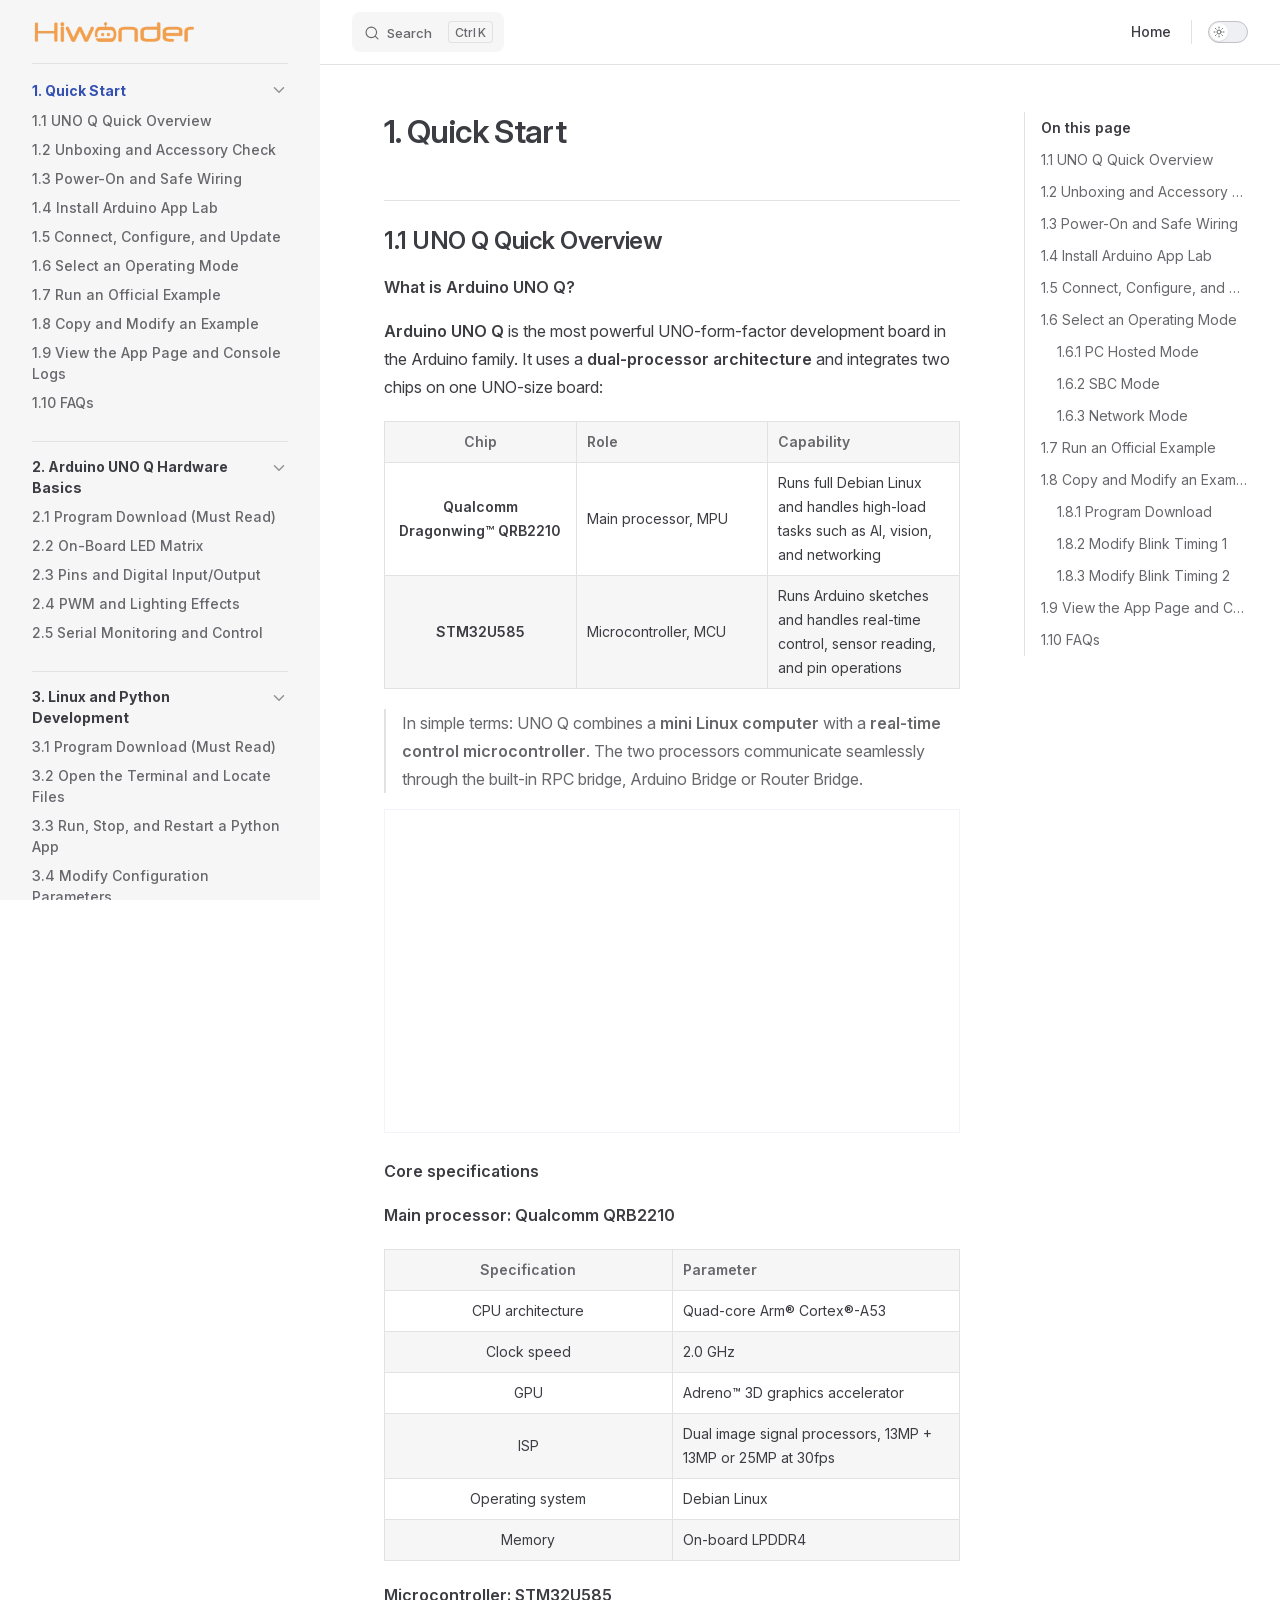
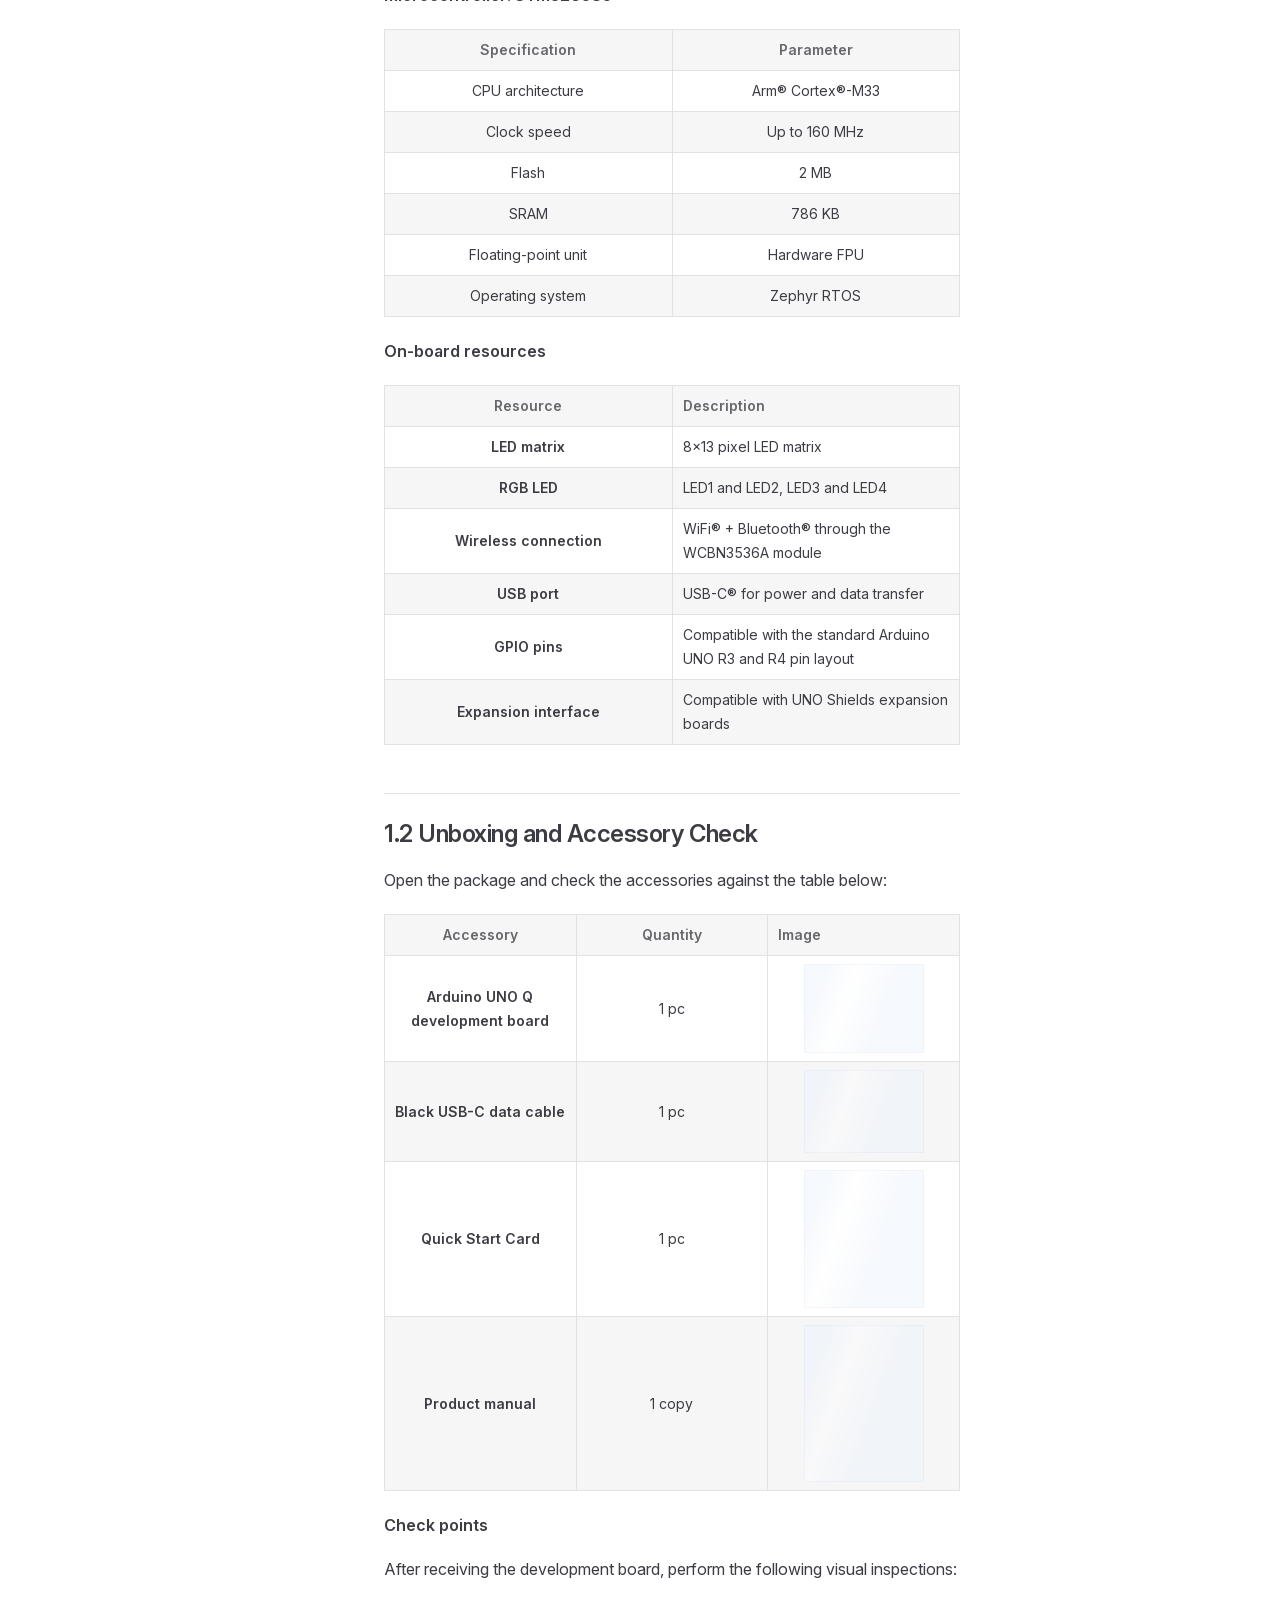
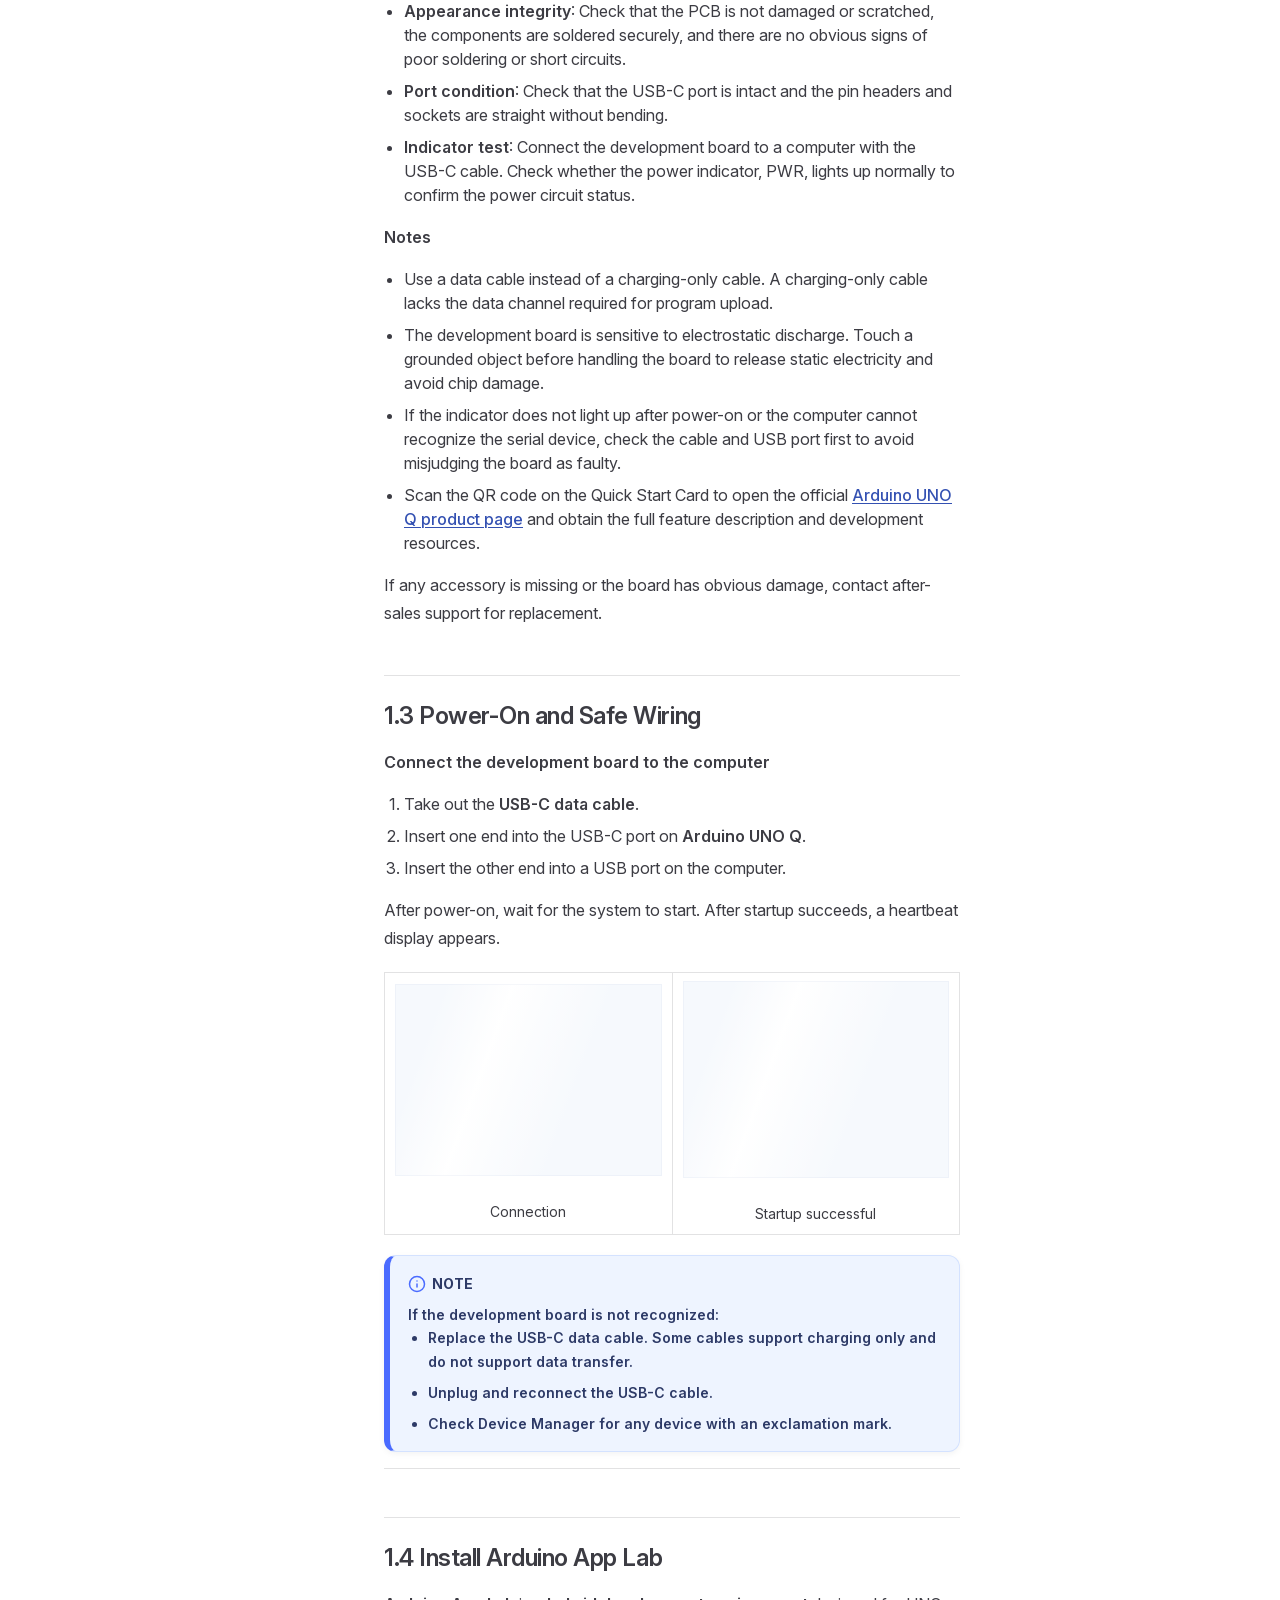
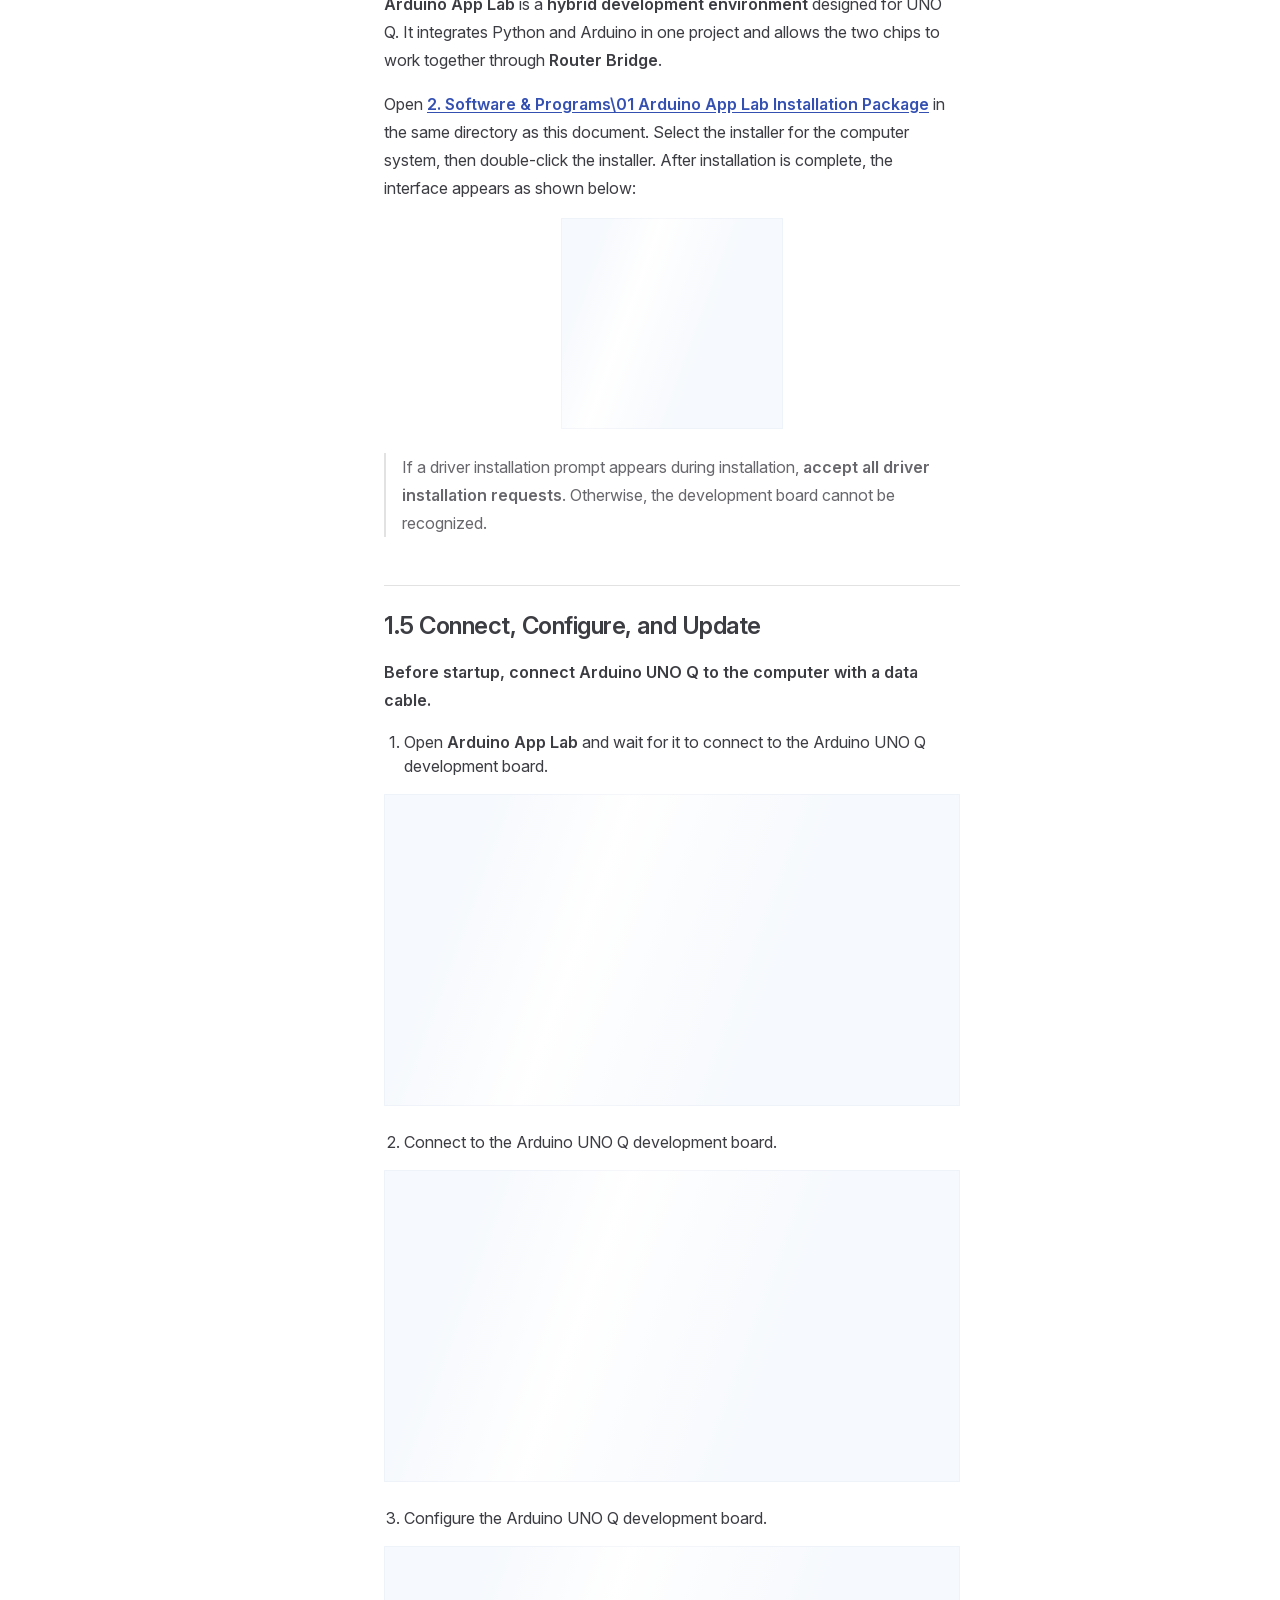
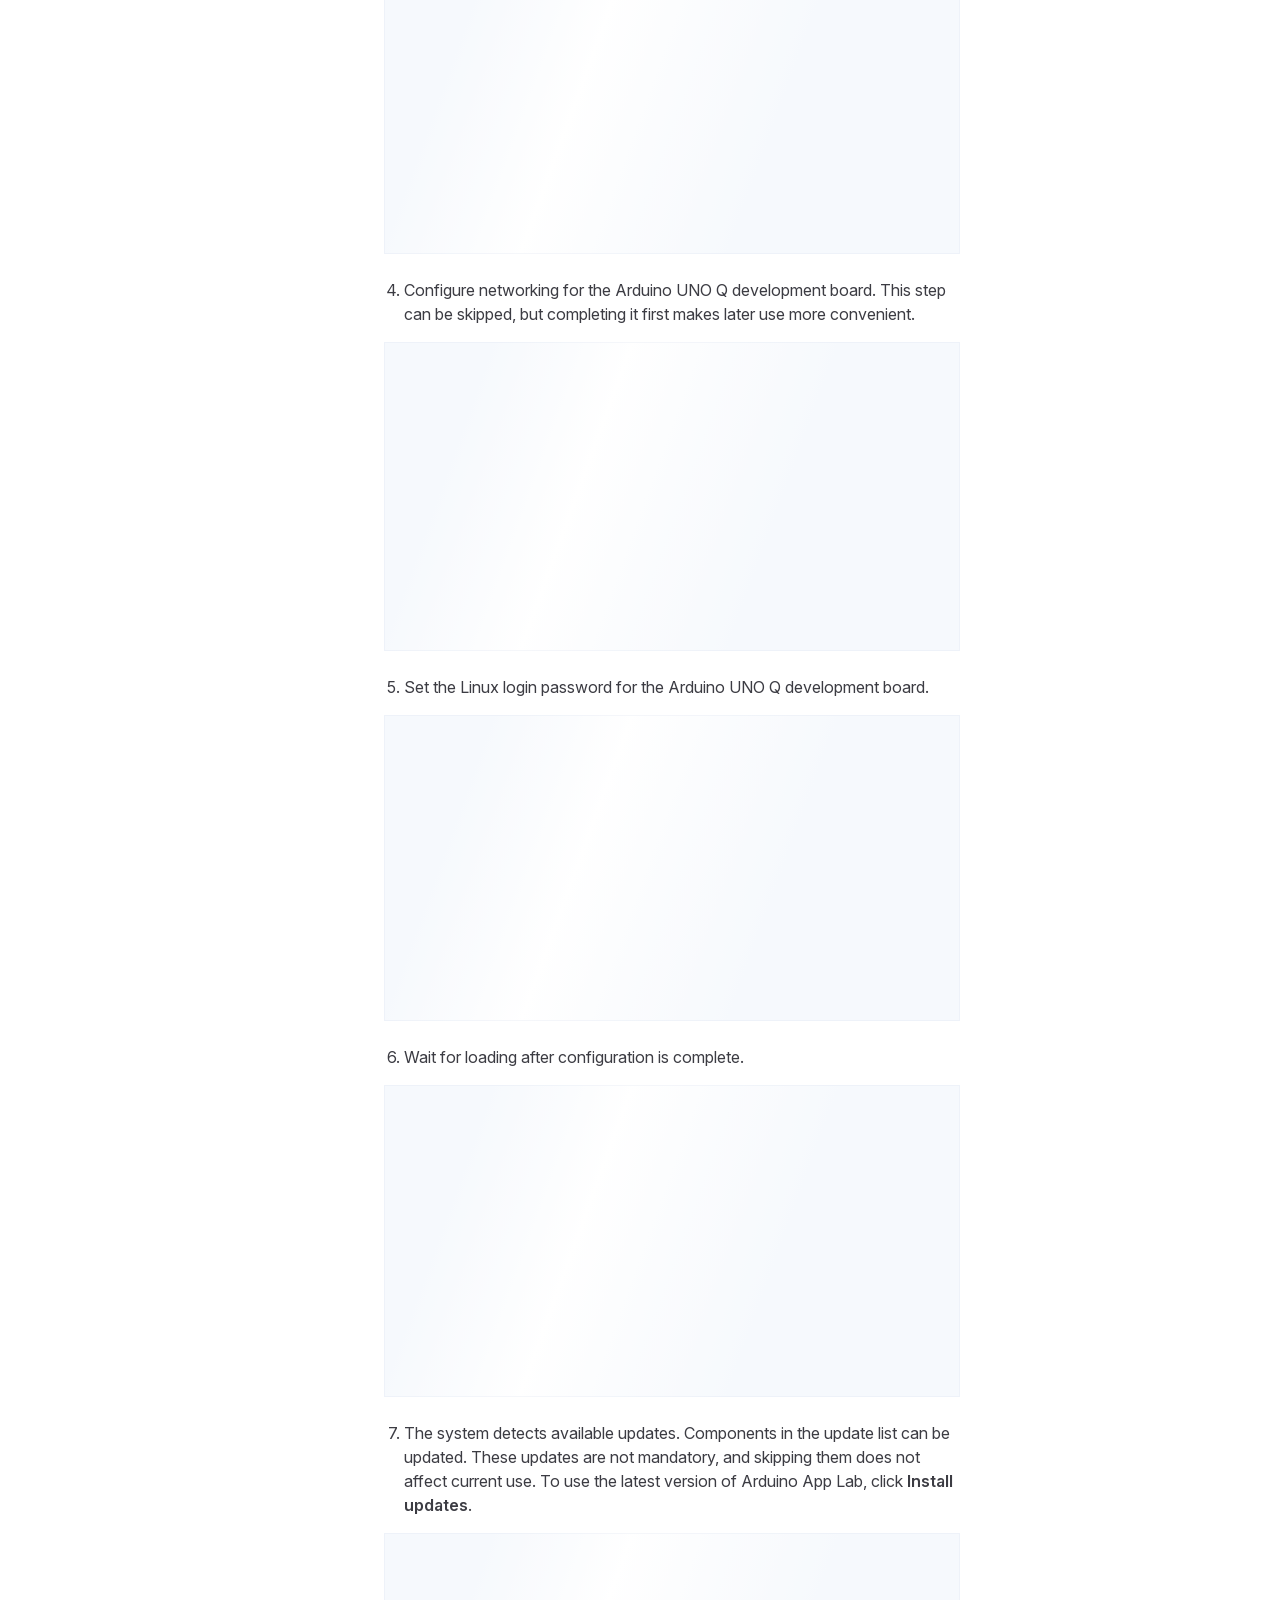
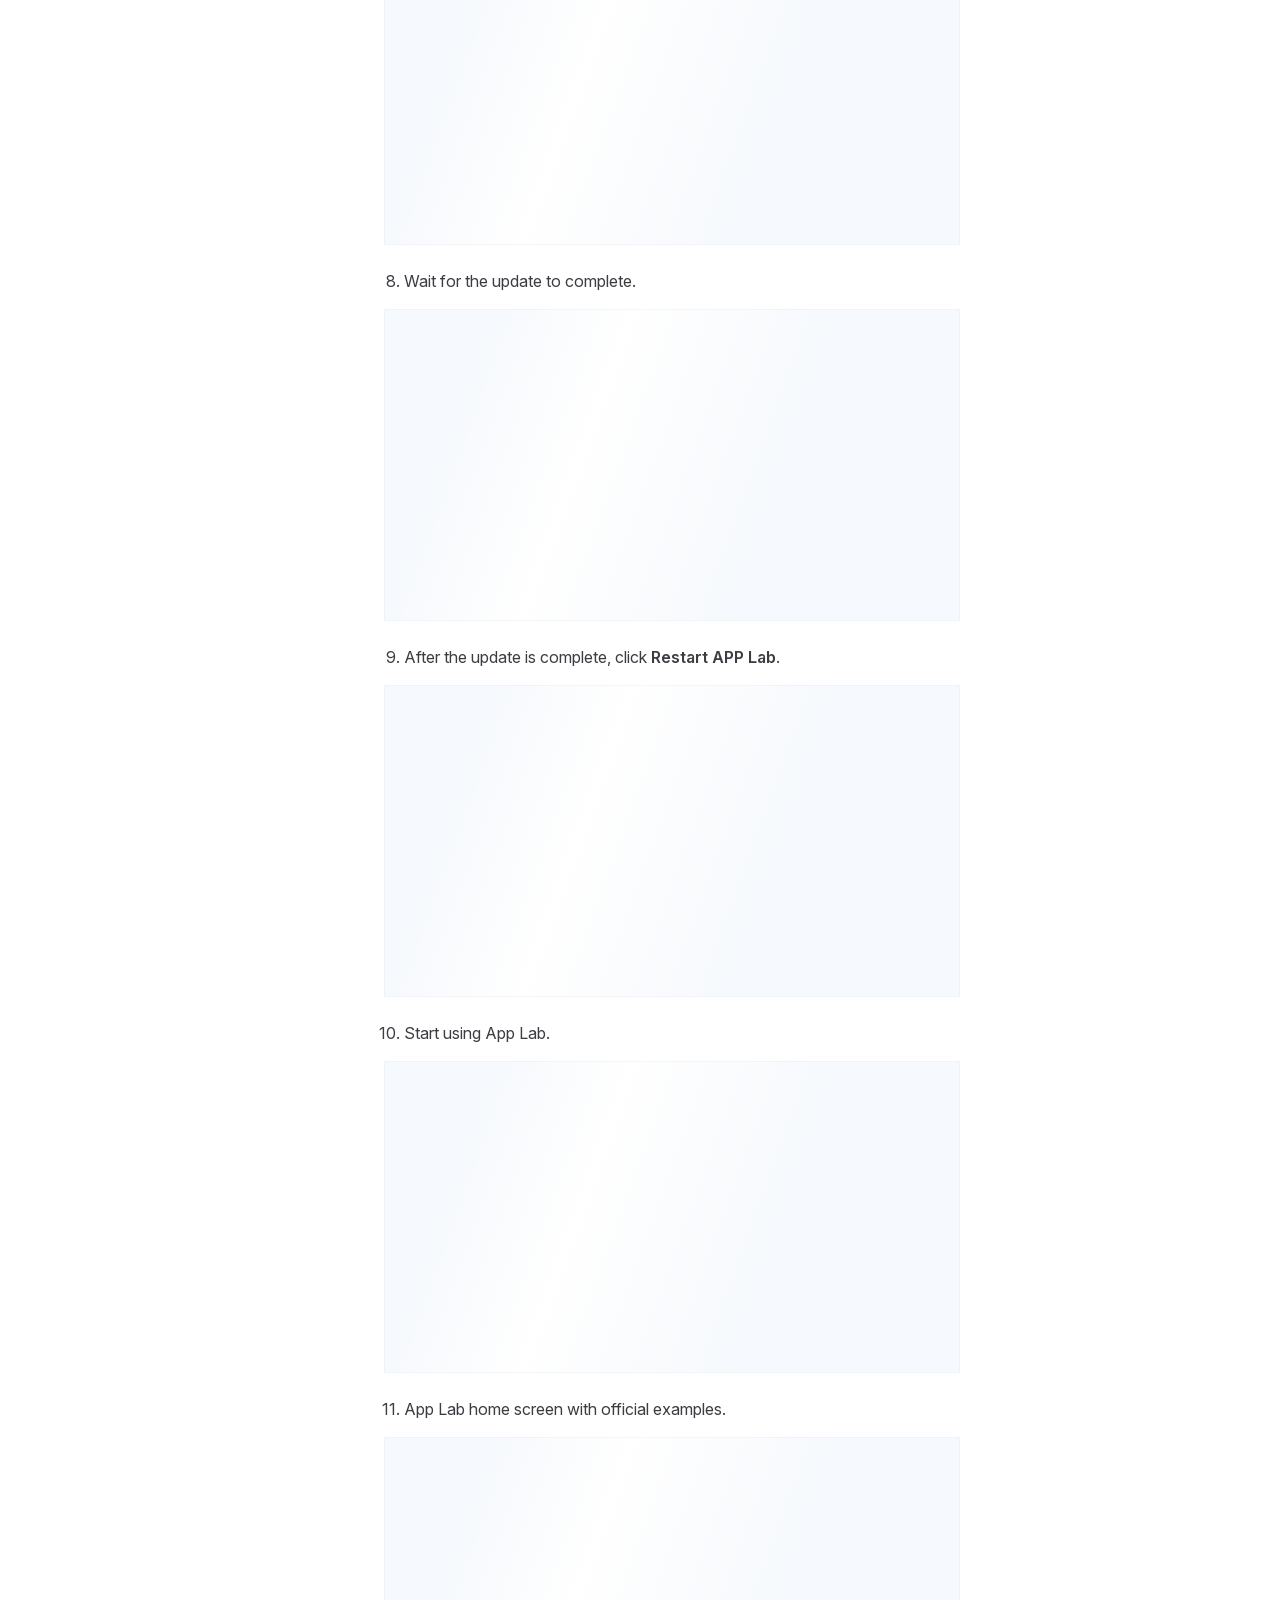
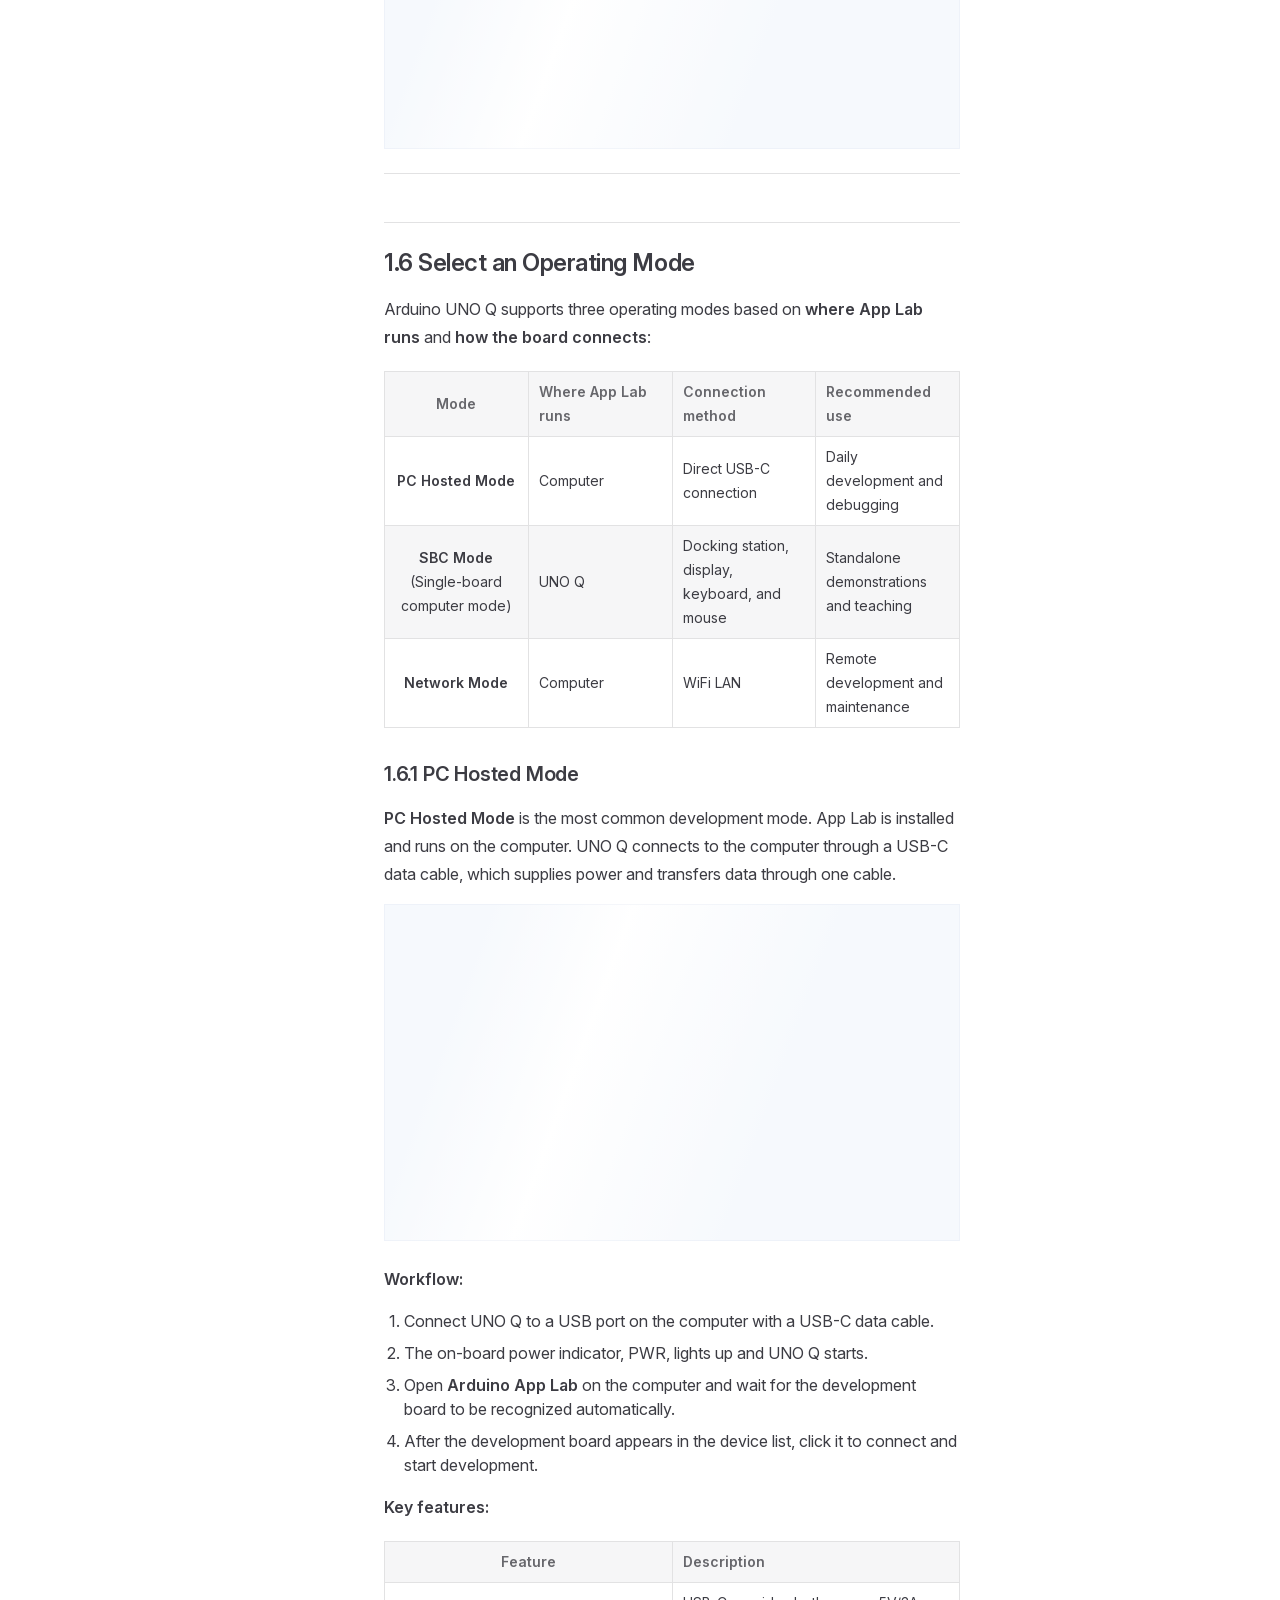
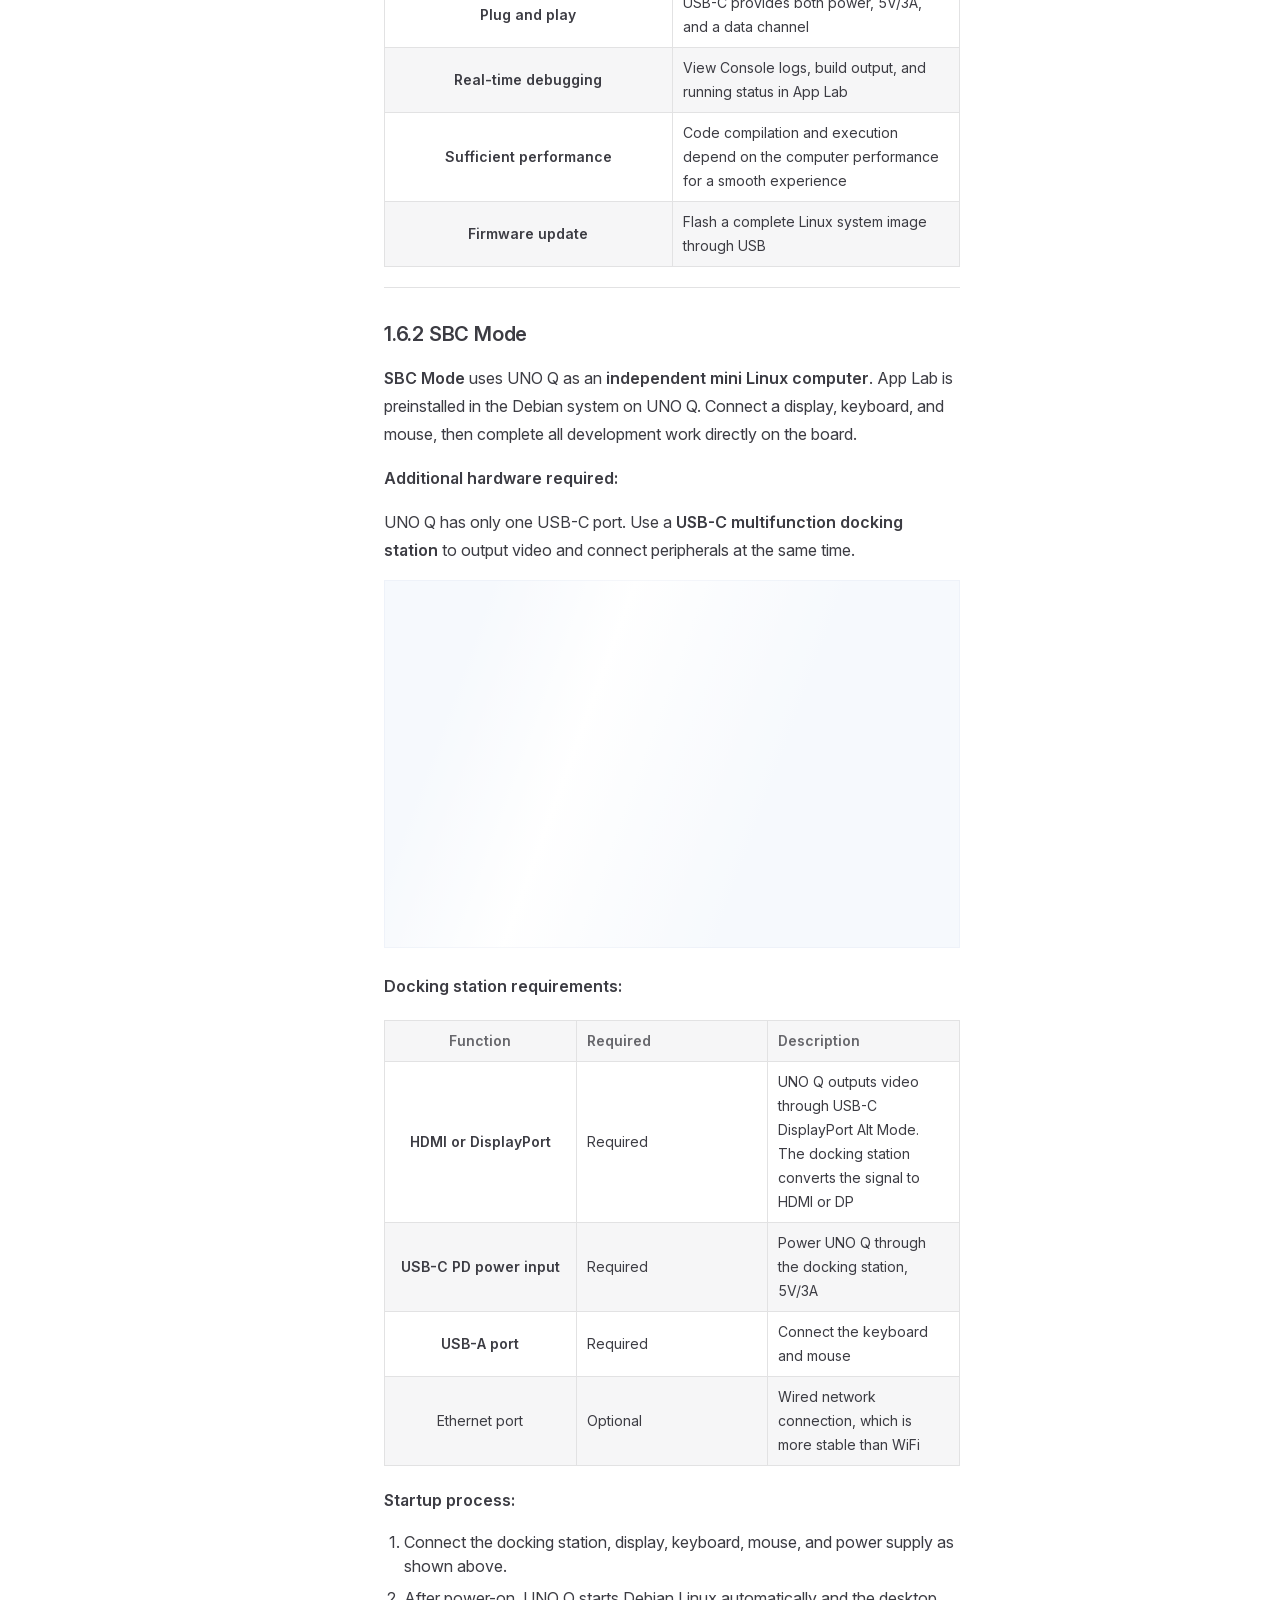
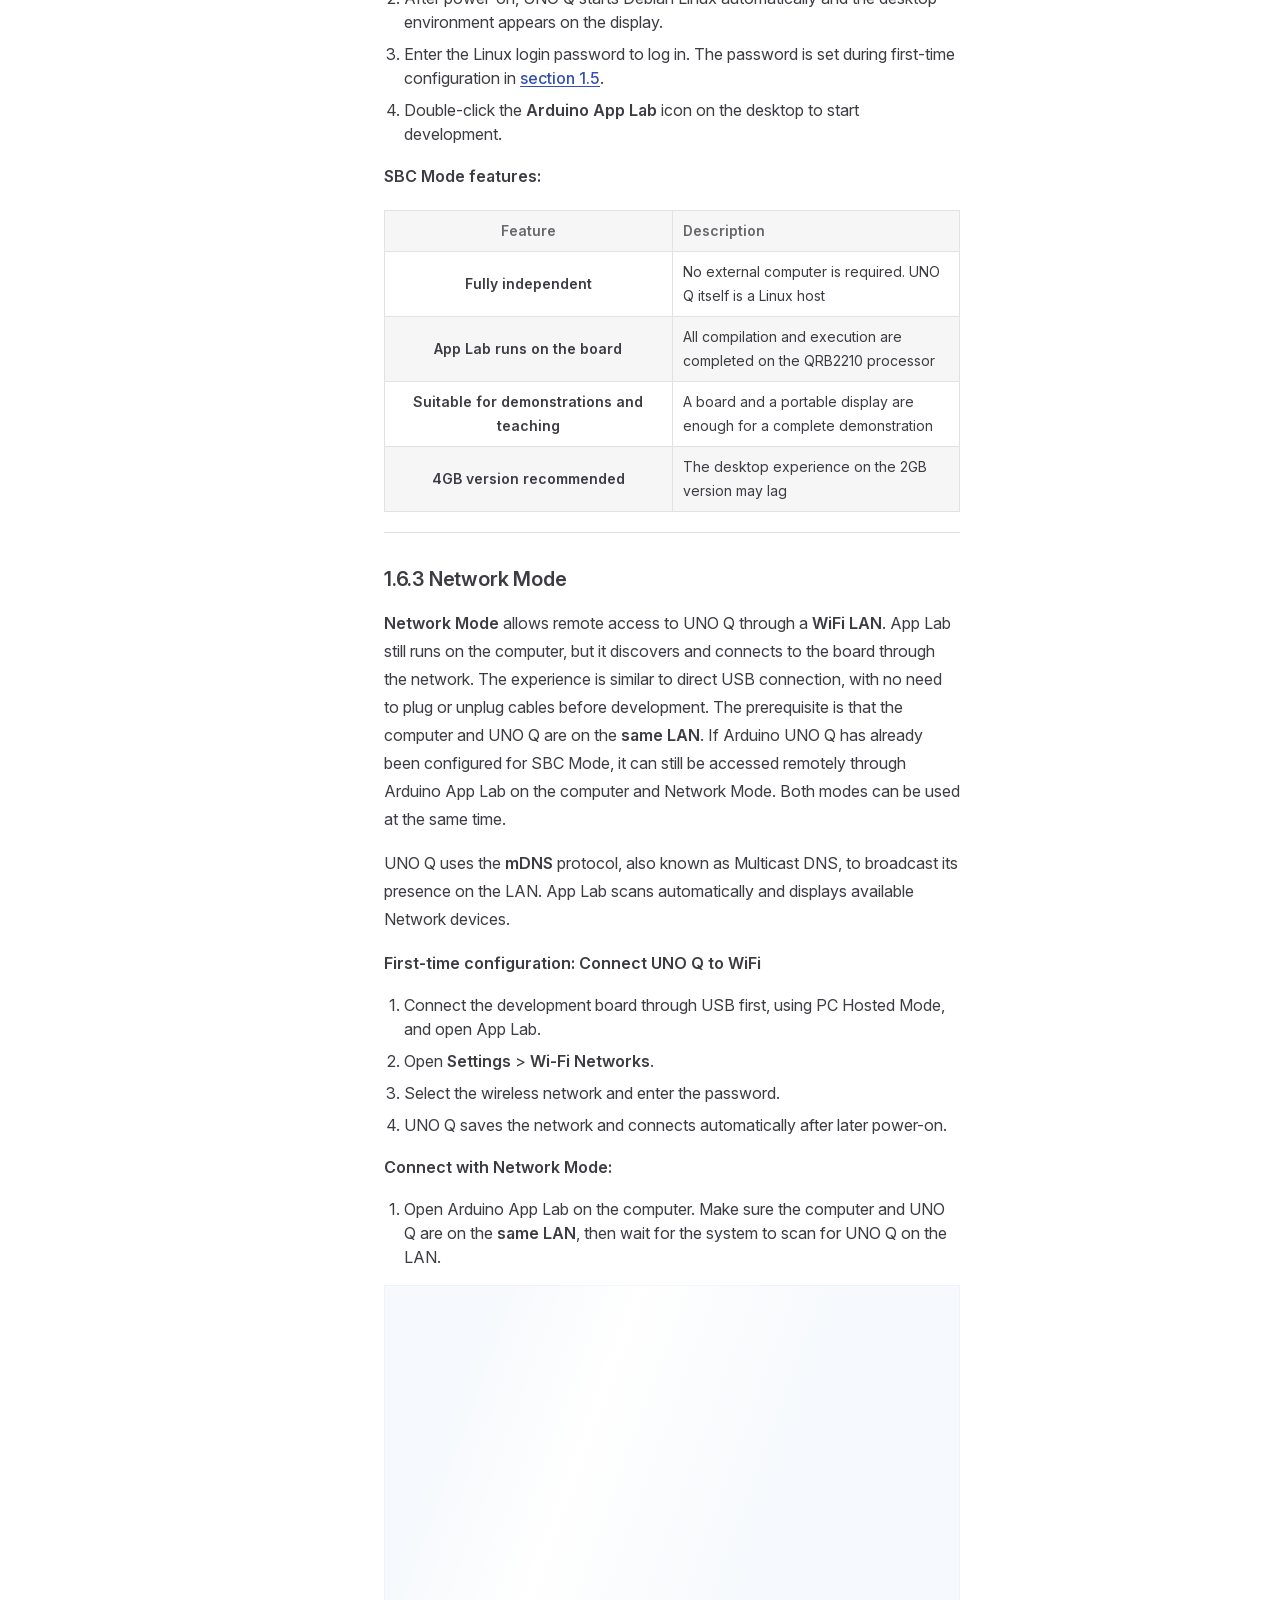
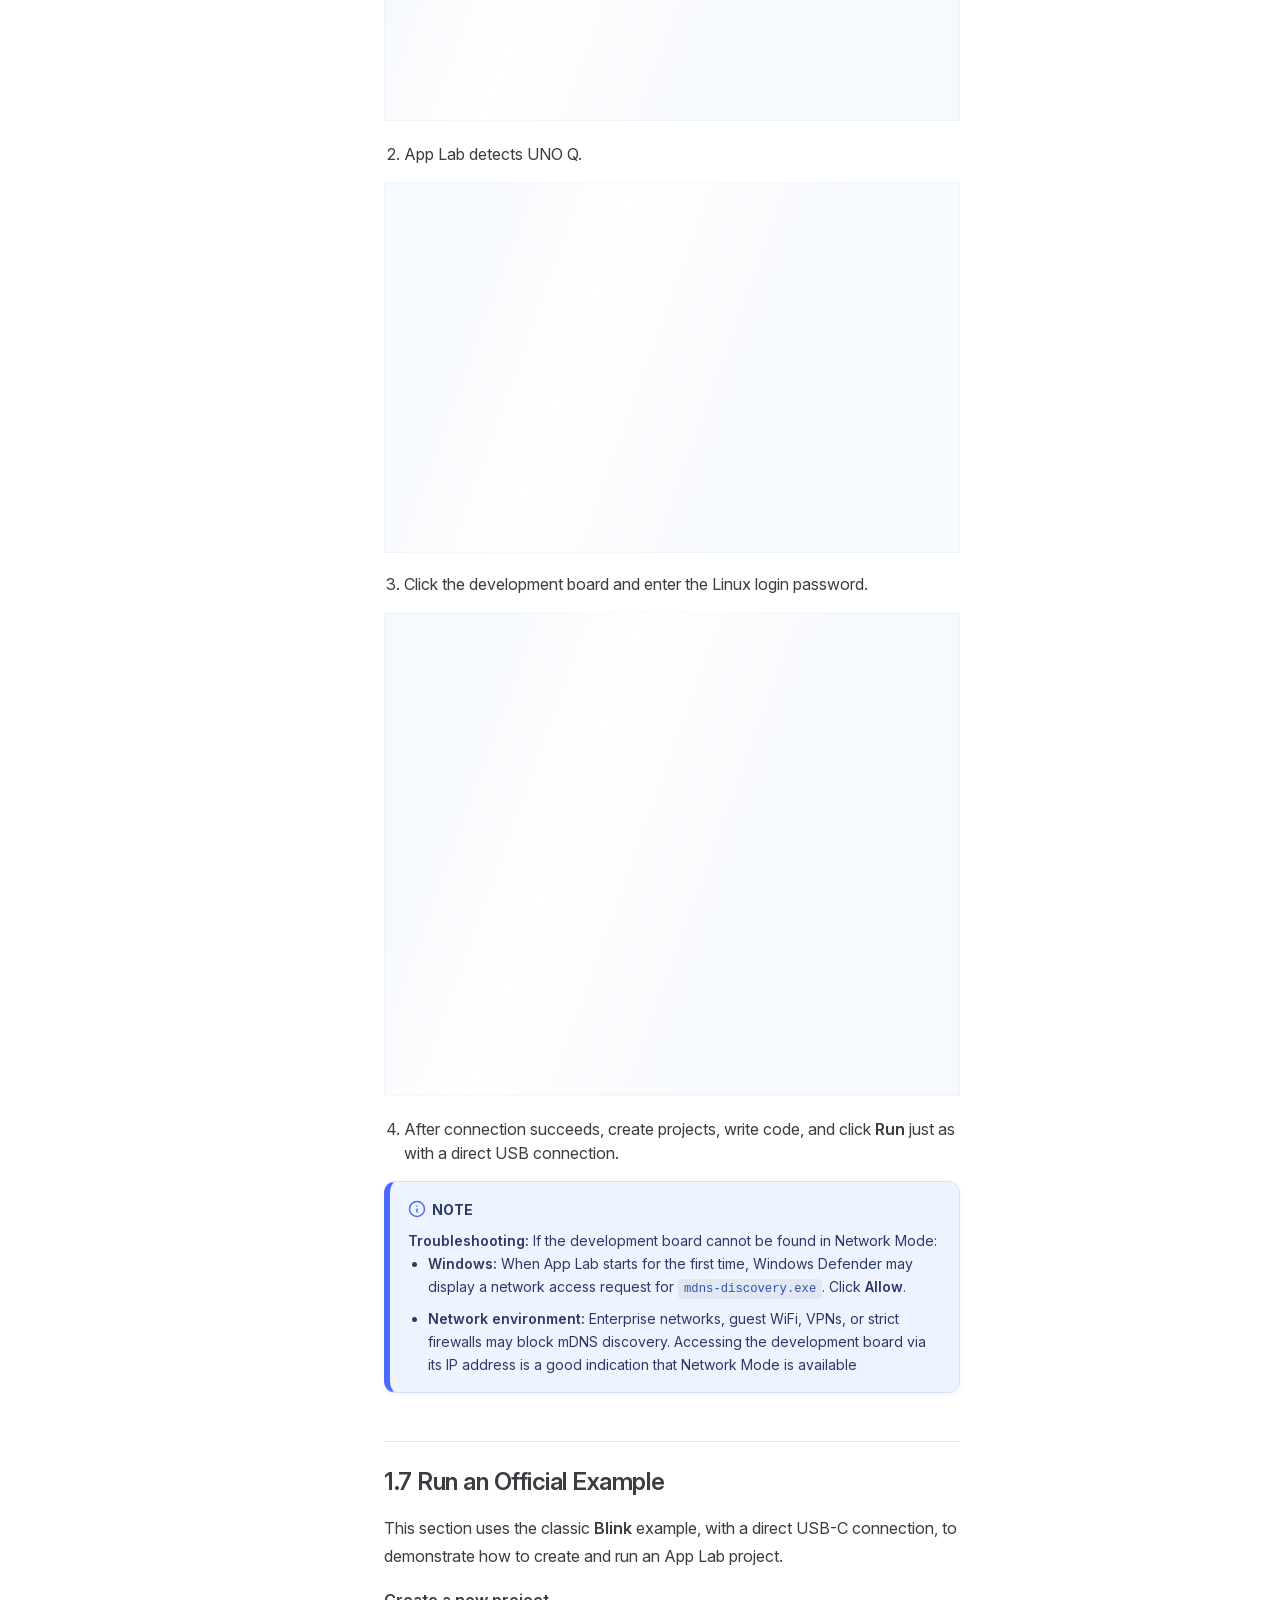
==== projects/arduino-uno-q/en/latest/index.html @ 7b645acb "内容修改" ====
<!DOCTYPE html>
<html lang="en-US" dir="ltr">
  <head>
    <meta charset="utf-8">
    <meta name="viewport" content="width=device-width,initial-scale=1">
    <title>Arduino UNO Q Documentation</title>
    <meta name="description" content="Arduino UNO Q documentation">
    <meta name="generator" content="VitePress v1.6.4">
    <link rel="preload stylesheet" href="/projects/arduino-uno-q/en/latest/assets/style.DriHdP_6.css" as="style">
    <link rel="preload stylesheet" href="/projects/arduino-uno-q/en/latest/vp-icons.css" as="style">
    
    <script type="module" src="/projects/arduino-uno-q/en/latest/assets/app.IUZ3j9yP.js"></script>
    <link rel="preload" href="/projects/arduino-uno-q/en/latest/assets/inter-roman-latin.Di8DUHzh.woff2" as="font" type="font/woff2" crossorigin="">
    <link rel="modulepreload" href="/projects/arduino-uno-q/en/latest/assets/chunks/theme.DP7iKLkJ.js">
    <link rel="modulepreload" href="/projects/arduino-uno-q/en/latest/assets/chunks/framework.DZGAIebb.js">
    <link rel="modulepreload" href="/projects/arduino-uno-q/en/latest/assets/index.md.CZrnOjxy.lean.js">
    <link rel="icon" href="/projects/arduino-uno-q/en/latest/favicon.ico">
    <script id="check-dark-mode">(()=>{const e=localStorage.getItem("vitepress-theme-appearance")||"auto",a=window.matchMedia("(prefers-color-scheme: dark)").matches;(!e||e==="auto"?a:e==="dark")&&document.documentElement.classList.add("dark")})();</script>
    <script id="check-mac-os">document.documentElement.classList.toggle("mac",/Mac|iPhone|iPod|iPad/i.test(navigator.platform));</script>
  </head>
  <body>
    <div id="app"><!--[--><div class="page-redirect" style="text-align:center;padding:100px 20px;"><p>Redirecting to content page...</p><p><a href="/projects/arduino-uno-q/en/latest/docs/1.Quick_Start.html" target="_self">If you are not redirected automatically, click here</a></p></div><!--[--><!----><!--]--><!----><!--]--></div>
    <script>window.__VP_HASH_MAP__=JSON.parse("{\"docs_1.quick_start.md\":\"PK2Br1O6\",\"docs_2.arduino_uno_q_hardware_basics.md\":\"C5wyFeDd\",\"docs_3.linux_and_python_development.md\":\"CFBHB81B\",\"docs_4.bridge_based_dual_side_collaboration.md\":\"C4_Gze0R\",\"docs_5.networking_and_ai_applications.md\":\"DQ0d7N1e\",\"docs_6.integrated_project_practice.md\":\"DaEk5rgv\",\"docs_appendix.md\":\"DVzQiqTi\",\"docs_index.md\":\"DY4KR5bK\",\"index.md\":\"CZrnOjxy\"}");window.__VP_SITE_DATA__=JSON.parse("{\"lang\":\"en-US\",\"dir\":\"ltr\",\"title\":\"Arduino UNO Q Documentation\",\"description\":\"Arduino UNO Q documentation\",\"base\":\"/projects/arduino-uno-q/en/latest/\",\"head\":[],\"router\":{\"prefetchLinks\":true},\"appearance\":true,\"themeConfig\":{\"siteTitle\":false,\"logo\":\"/e-logo.webp\",\"outline\":[2,3],\"search\":{\"provider\":\"local\",\"options\":{\"translations\":{\"button\":{\"buttonText\":\"Search\",\"buttonAriaLabel\":\"Search\"},\"modal\":{\"searchBox\":{\"resetButtonTitle\":\"Clear search query\",\"resetButtonAriaLabel\":\"Clear search query\",\"cancelButtonText\":\"Cancel\",\"cancelButtonAriaLabel\":\"Cancel\"},\"startScreen\":{\"recentSearchTitle\":\"Recent Searches\",\"noRecentSearchText\":\"No recent searches\",\"suggestedQueryTitle\":\"Suggested Queries\"},\"noResultsScreen\":{\"noResultsText\":\"No results found for\",\"suggestedQueryText\":\"You can try searching for\",\"reportMissingResultsText\":\"Have any queries?\",\"reportMissingResultsLinkText\":\"Report here\"},\"footer\":{\"selectText\":\"to select\",\"navigateText\":\"to navigate\",\"closeText\":\"to close\"}}}}},\"nav\":[{\"text\":\"Home\",\"link\":\"https://www.hiwonder.net/\",\"target\":\"_self\"}],\"sidebar\":[{\"text\":\"1. Quick Start\",\"link\":\"/docs/1.Quick_Start.html\",\"collapsed\":false,\"items\":[{\"text\":\"1.1 UNO Q Quick Overview\",\"link\":\"/docs/1.Quick_Start.html#_1-1-uno-q-quick-overview\"},{\"text\":\"1.2 Unboxing and Accessory Check\",\"link\":\"/docs/1.Quick_Start.html#_1-2-unboxing-and-accessory-check\"},{\"text\":\"1.3 Power-On and Safe Wiring\",\"link\":\"/docs/1.Quick_Start.html#_1-3-power-on-and-safe-wiring\"},{\"text\":\"1.4 Install Arduino App Lab\",\"link\":\"/docs/1.Quick_Start.html#_1-4-install-arduino-app-lab\"},{\"text\":\"1.5 Connect, Configure, and Update\",\"link\":\"/docs/1.Quick_Start.html#_1-5-connect-configure-and-update\"},{\"text\":\"1.6 Select an Operating Mode\",\"link\":\"/docs/1.Quick_Start.html#_1-6-select-an-operating-mode\"},{\"text\":\"1.7 Run an Official Example\",\"link\":\"/docs/1.Quick_Start.html#_1-7-run-an-official-example\"},{\"text\":\"1.8 Copy and Modify an Example\",\"link\":\"/docs/1.Quick_Start.html#_1-8-copy-and-modify-an-example\"},{\"text\":\"1.9 View the App Page and Console Logs\",\"link\":\"/docs/1.Quick_Start.html#_1-9-view-the-app-page-and-console-logs\"},{\"text\":\"1.10 FAQs\",\"link\":\"/docs/1.Quick_Start.html#_1-10-faqs\"}]},{\"text\":\"2. Arduino UNO Q Hardware Basics\",\"link\":\"/docs/2.Arduino_UNO_Q_Hardware_Basics.html\",\"collapsed\":false,\"items\":[{\"text\":\"2.1 Program Download (Must Read)\",\"link\":\"/docs/2.Arduino_UNO_Q_Hardware_Basics.html#_2-1-program-download-must-read\"},{\"text\":\"2.2 On-Board LED Matrix\",\"link\":\"/docs/2.Arduino_UNO_Q_Hardware_Basics.html#_2-2-on-board-led-matrix\"},{\"text\":\"2.3 Pins and Digital Input/Output\",\"link\":\"/docs/2.Arduino_UNO_Q_Hardware_Basics.html#_2-3-pins-and-digital-input-output\"},{\"text\":\"2.4 PWM and Lighting Effects\",\"link\":\"/docs/2.Arduino_UNO_Q_Hardware_Basics.html#_2-4-pwm-and-lighting-effects\"},{\"text\":\"2.5 Serial Monitoring and Control\",\"link\":\"/docs/2.Arduino_UNO_Q_Hardware_Basics.html#_2-5-serial-monitoring-and-control\"}]},{\"text\":\"3. Linux and Python Development\",\"link\":\"/docs/3.Linux_and_Python_Development.html\",\"collapsed\":false,\"items\":[{\"text\":\"3.1 Program Download (Must Read)\",\"link\":\"/docs/3.Linux_and_Python_Development.html#_3-1-program-download-must-read\"},{\"text\":\"3.2 Open the Terminal and Locate Files\",\"link\":\"/docs/3.Linux_and_Python_Development.html#_3-2-open-the-terminal-and-locate-files\"},{\"text\":\"3.3 Run, Stop, and Restart a Python App\",\"link\":\"/docs/3.Linux_and_Python_Development.html#_3-3-run-stop-and-restart-a-python-app\"},{\"text\":\"3.4 Modify Configuration Parameters\",\"link\":\"/docs/3.Linux_and_Python_Development.html#_3-4-modify-configuration-parameters\"},{\"text\":\"3.5 Save Data\",\"link\":\"/docs/3.Linux_and_Python_Development.html#_3-5-save-data\"},{\"text\":\"3.6 View Device Status and Logs\",\"link\":\"/docs/3.Linux_and_Python_Development.html#_3-6-view-device-status-and-logs\"},{\"text\":\"3.7 Create a Local Status Page\",\"link\":\"/docs/3.Linux_and_Python_Development.html#_3-7-create-a-local-status-page\"}]},{\"text\":\"4. Bridge-Based Dual-Side Collaboration\",\"link\":\"/docs/4.Bridge_Based_Dual_Side_Collaboration.html\",\"collapsed\":false,\"items\":[{\"text\":\"4.1 Program Download (Must Read)\",\"link\":\"/docs/4.Bridge_Based_Dual_Side_Collaboration.html#_4-1-program-download-must-read\"},{\"text\":\"4.2 Bridge Overview\",\"link\":\"/docs/4.Bridge_Based_Dual_Side_Collaboration.html#_4-2-bridge-overview\"},{\"text\":\"4.3 Send Data from MCU to Python\",\"link\":\"/docs/4.Bridge_Based_Dual_Side_Collaboration.html#_4-3-send-data-from-mcu-to-python\"},{\"text\":\"4.4 Control the MCU from Python\",\"link\":\"/docs/4.Bridge_Based_Dual_Side_Collaboration.html#_4-4-control-the-mcu-from-python\"},{\"text\":\"4.5 Commands, Responses, and Timeouts\",\"link\":\"/docs/4.Bridge_Based_Dual_Side_Collaboration.html#_4-5-commands-responses-and-timeouts\"},{\"text\":\"4.6 Disconnection, Restart, and Error Recovery\",\"link\":\"/docs/4.Bridge_Based_Dual_Side_Collaboration.html#_4-6-disconnection-restart-and-error-recovery\"}]},{\"text\":\"5. Networking and AI Applications\",\"link\":\"/docs/5.Networking_and_AI_Applications.html\",\"collapsed\":false,\"items\":[{\"text\":\"5.1 Program Download (Must Read)\",\"link\":\"/docs/5.Networking_and_AI_Applications.html#_5-1-program-download-must-read\"},{\"text\":\"5.2 Connect to Wi-Fi\",\"link\":\"/docs/5.Networking_and_AI_Applications.html#_5-2-connect-to-wi-fi\"},{\"text\":\"5.3 Local REST and Status API\",\"link\":\"/docs/5.Networking_and_AI_Applications.html#_5-3-local-rest-and-status-api\"},{\"text\":\"5.4 Add and Run a Brick\",\"link\":\"/docs/5.Networking_and_AI_Applications.html#_5-4-add-and-run-a-brick\"},{\"text\":\"5.5 Image Classification\",\"link\":\"/docs/5.Networking_and_AI_Applications.html#_5-5-image-classification\"},{\"text\":\"5.6 Object Detection\",\"link\":\"/docs/5.Networking_and_AI_Applications.html#_5-6-object-detection\"}]},{\"text\":\"6. Integrated Project Practice\",\"link\":\"/docs/6.Integrated_Project_Practice.html\",\"collapsed\":false,\"items\":[{\"text\":\"6.1 Program Download (Must Read)\",\"link\":\"/docs/6.Integrated_Project_Practice.html#_6-1-program-download-must-read\"},{\"text\":\"6.2 RGB Light Control\",\"link\":\"/docs/6.Integrated_Project_Practice.html#_6-2-rgb-light-control\"},{\"text\":\"6.3 Weather Forecast\",\"link\":\"/docs/6.Integrated_Project_Practice.html#_6-3-weather-forecast\"},{\"text\":\"6.4 Air Quality Monitoring\",\"link\":\"/docs/6.Integrated_Project_Practice.html#_6-4-air-quality-monitoring\"}]},{\"text\":\"Appendix\",\"link\":\"/docs/Appendix.html\",\"collapsed\":false,\"items\":[]}]},\"locales\":{},\"scrollOffset\":134,\"cleanUrls\":false}");</script>
    
  </body>
</html>
---- projects/arduino-uno-q/en/latest/assets/style.DriHdP_6.css ----
@font-face{font-family:Inter;font-style:normal;font-weight:100 900;font-display:swap;src:url(/projects/arduino-uno-q/en/latest/assets/inter-roman-cyrillic-ext.BBPuwvHQ.woff2) format("woff2");unicode-range:U+0460-052F,U+1C80-1C88,U+20B4,U+2DE0-2DFF,U+A640-A69F,U+FE2E-FE2F}@font-face{font-family:Inter;font-style:normal;font-weight:100 900;font-display:swap;src:url(/projects/arduino-uno-q/en/latest/assets/inter-roman-cyrillic.C5lxZ8CY.woff2) format("woff2");unicode-range:U+0301,U+0400-045F,U+0490-0491,U+04B0-04B1,U+2116}@font-face{font-family:Inter;font-style:normal;font-weight:100 900;font-display:swap;src:url(/projects/arduino-uno-q/en/latest/assets/inter-roman-greek-ext.CqjqNYQ-.woff2) format("woff2");unicode-range:U+1F00-1FFF}@font-face{font-family:Inter;font-style:normal;font-weight:100 900;font-display:swap;src:url(/projects/arduino-uno-q/en/latest/assets/inter-roman-greek.BBVDIX6e.woff2) format("woff2");unicode-range:U+0370-0377,U+037A-037F,U+0384-038A,U+038C,U+038E-03A1,U+03A3-03FF}@font-face{font-family:Inter;font-style:normal;font-weight:100 900;font-display:swap;src:url(/projects/arduino-uno-q/en/latest/assets/inter-roman-vietnamese.BjW4sHH5.woff2) format("woff2");unicode-range:U+0102-0103,U+0110-0111,U+0128-0129,U+0168-0169,U+01A0-01A1,U+01AF-01B0,U+0300-0301,U+0303-0304,U+0308-0309,U+0323,U+0329,U+1EA0-1EF9,U+20AB}@font-face{font-family:Inter;font-style:normal;font-weight:100 900;font-display:swap;src:url(/projects/arduino-uno-q/en/latest/assets/inter-roman-latin-ext.4ZJIpNVo.woff2) format("woff2");unicode-range:U+0100-02AF,U+0304,U+0308,U+0329,U+1E00-1E9F,U+1EF2-1EFF,U+2020,U+20A0-20AB,U+20AD-20C0,U+2113,U+2C60-2C7F,U+A720-A7FF}@font-face{font-family:Inter;font-style:normal;font-weight:100 900;font-display:swap;src:url(/projects/arduino-uno-q/en/latest/assets/inter-roman-latin.Di8DUHzh.woff2) format("woff2");unicode-range:U+0000-00FF,U+0131,U+0152-0153,U+02BB-02BC,U+02C6,U+02DA,U+02DC,U+0304,U+0308,U+0329,U+2000-206F,U+2074,U+20AC,U+2122,U+2191,U+2193,U+2212,U+2215,U+FEFF,U+FFFD}@font-face{font-family:Inter;font-style:italic;font-weight:100 900;font-display:swap;src:url(/projects/arduino-uno-q/en/latest/assets/inter-italic-cyrillic-ext.r48I6akx.woff2) format("woff2");unicode-range:U+0460-052F,U+1C80-1C88,U+20B4,U+2DE0-2DFF,U+A640-A69F,U+FE2E-FE2F}@font-face{font-family:Inter;font-style:italic;font-weight:100 900;font-display:swap;src:url(/projects/arduino-uno-q/en/latest/assets/inter-italic-cyrillic.By2_1cv3.woff2) format("woff2");unicode-range:U+0301,U+0400-045F,U+0490-0491,U+04B0-04B1,U+2116}@font-face{font-family:Inter;font-style:italic;font-weight:100 900;font-display:swap;src:url(/projects/arduino-uno-q/en/latest/assets/inter-italic-greek-ext.1u6EdAuj.woff2) format("woff2");unicode-range:U+1F00-1FFF}@font-face{font-family:Inter;font-style:italic;font-weight:100 900;font-display:swap;src:url(/projects/arduino-uno-q/en/latest/assets/inter-italic-greek.DJ8dCoTZ.woff2) format("woff2");unicode-range:U+0370-0377,U+037A-037F,U+0384-038A,U+038C,U+038E-03A1,U+03A3-03FF}@font-face{font-family:Inter;font-style:italic;font-weight:100 900;font-display:swap;src:url(/projects/arduino-uno-q/en/latest/assets/inter-italic-vietnamese.BSbpV94h.woff2) format("woff2");unicode-range:U+0102-0103,U+0110-0111,U+0128-0129,U+0168-0169,U+01A0-01A1,U+01AF-01B0,U+0300-0301,U+0303-0304,U+0308-0309,U+0323,U+0329,U+1EA0-1EF9,U+20AB}@font-face{font-family:Inter;font-style:italic;font-weight:100 900;font-display:swap;src:url(/projects/arduino-uno-q/en/latest/assets/inter-italic-latin-ext.CN1xVJS-.woff2) format("woff2");unicode-range:U+0100-02AF,U+0304,U+0308,U+0329,U+1E00-1E9F,U+1EF2-1EFF,U+2020,U+20A0-20AB,U+20AD-20C0,U+2113,U+2C60-2C7F,U+A720-A7FF}@font-face{font-family:Inter;font-style:italic;font-weight:100 900;font-display:swap;src:url(/projects/arduino-uno-q/en/latest/assets/inter-italic-latin.C2AdPX0b.woff2) format("woff2");unicode-range:U+0000-00FF,U+0131,U+0152-0153,U+02BB-02BC,U+02C6,U+02DA,U+02DC,U+0304,U+0308,U+0329,U+2000-206F,U+2074,U+20AC,U+2122,U+2191,U+2193,U+2212,U+2215,U+FEFF,U+FFFD}@font-face{font-family:Punctuation SC;font-weight:400;src:local("PingFang SC Regular"),local("Noto Sans CJK SC"),local("Microsoft YaHei");unicode-range:U+201C,U+201D,U+2018,U+2019,U+2E3A,U+2014,U+2013,U+2026,U+00B7,U+007E,U+002F}@font-face{font-family:Punctuation SC;font-weight:500;src:local("PingFang SC Medium"),local("Noto Sans CJK SC"),local("Microsoft YaHei");unicode-range:U+201C,U+201D,U+2018,U+2019,U+2E3A,U+2014,U+2013,U+2026,U+00B7,U+007E,U+002F}@font-face{font-family:Punctuation SC;font-weight:600;src:local("PingFang SC Semibold"),local("Noto Sans CJK SC Bold"),local("Microsoft YaHei Bold");unicode-range:U+201C,U+201D,U+2018,U+2019,U+2E3A,U+2014,U+2013,U+2026,U+00B7,U+007E,U+002F}@font-face{font-family:Punctuation SC;font-weight:700;src:local("PingFang SC Semibold"),local("Noto Sans CJK SC Bold"),local("Microsoft YaHei Bold");unicode-range:U+201C,U+201D,U+2018,U+2019,U+2E3A,U+2014,U+2013,U+2026,U+00B7,U+007E,U+002F}:root{--vp-c-white: #ffffff;--vp-c-black: #000000;--vp-c-neutral: var(--vp-c-black);--vp-c-neutral-inverse: var(--vp-c-white)}.dark{--vp-c-neutral: var(--vp-c-white);--vp-c-neutral-inverse: var(--vp-c-black)}:root{--vp-c-gray-1: #dddde3;--vp-c-gray-2: #e4e4e9;--vp-c-gray-3: #ebebef;--vp-c-gray-soft: rgba(142, 150, 170, .14);--vp-c-indigo-1: #3451b2;--vp-c-indigo-2: #3a5ccc;--vp-c-indigo-3: #5672cd;--vp-c-indigo-soft: rgba(100, 108, 255, .14);--vp-c-purple-1: #6f42c1;--vp-c-purple-2: #7e4cc9;--vp-c-purple-3: #8e5cd9;--vp-c-purple-soft: rgba(159, 122, 234, .14);--vp-c-green-1: #18794e;--vp-c-green-2: #299764;--vp-c-green-3: #30a46c;--vp-c-green-soft: rgba(16, 185, 129, .14);--vp-c-yellow-1: #915930;--vp-c-yellow-2: #946300;--vp-c-yellow-3: #9f6a00;--vp-c-yellow-soft: rgba(234, 179, 8, .14);--vp-c-red-1: #b8272c;--vp-c-red-2: #d5393e;--vp-c-red-3: #e0575b;--vp-c-red-soft: rgba(244, 63, 94, .14);--vp-c-sponsor: #db2777}.dark{--vp-c-gray-1: #515c67;--vp-c-gray-2: #414853;--vp-c-gray-3: #32363f;--vp-c-gray-soft: rgba(101, 117, 133, .16);--vp-c-indigo-1: #a8b1ff;--vp-c-indigo-2: #5c73e7;--vp-c-indigo-3: #3e63dd;--vp-c-indigo-soft: rgba(100, 108, 255, .16);--vp-c-purple-1: #c8abfa;--vp-c-purple-2: #a879e6;--vp-c-purple-3: #8e5cd9;--vp-c-purple-soft: rgba(159, 122, 234, .16);--vp-c-green-1: #3dd68c;--vp-c-green-2: #30a46c;--vp-c-green-3: #298459;--vp-c-green-soft: rgba(16, 185, 129, .16);--vp-c-yellow-1: #f9b44e;--vp-c-yellow-2: #da8b17;--vp-c-yellow-3: #a46a0a;--vp-c-yellow-soft: rgba(234, 179, 8, .16);--vp-c-red-1: #f66f81;--vp-c-red-2: #f14158;--vp-c-red-3: #b62a3c;--vp-c-red-soft: rgba(244, 63, 94, .16)}:root{--vp-c-bg: #ffffff;--vp-c-bg-alt: #f6f6f7;--vp-c-bg-elv: #ffffff;--vp-c-bg-soft: #f6f6f7}.dark{--vp-c-bg: #1b1b1f;--vp-c-bg-alt: #161618;--vp-c-bg-elv: #202127;--vp-c-bg-soft: #202127}:root{--vp-c-border: #c2c2c4;--vp-c-divider: #e2e2e3;--vp-c-gutter: #e2e2e3}.dark{--vp-c-border: #3c3f44;--vp-c-divider: #2e2e32;--vp-c-gutter: #000000}:root{--vp-c-text-1: #3c3c43;--vp-c-text-2: #67676c;--vp-c-text-3: #929295}.dark{--vp-c-text-1: #dfdfd6;--vp-c-text-2: #98989f;--vp-c-text-3: #6a6a71}:root{--vp-c-default-1: var(--vp-c-gray-1);--vp-c-default-2: var(--vp-c-gray-2);--vp-c-default-3: var(--vp-c-gray-3);--vp-c-default-soft: var(--vp-c-gray-soft);--vp-c-brand-1: var(--vp-c-indigo-1);--vp-c-brand-2: var(--vp-c-indigo-2);--vp-c-brand-3: var(--vp-c-indigo-3);--vp-c-brand-soft: var(--vp-c-indigo-soft);--vp-c-brand: var(--vp-c-brand-1);--vp-c-tip-1: var(--vp-c-brand-1);--vp-c-tip-2: var(--vp-c-brand-2);--vp-c-tip-3: var(--vp-c-brand-3);--vp-c-tip-soft: var(--vp-c-brand-soft);--vp-c-note-1: var(--vp-c-brand-1);--vp-c-note-2: var(--vp-c-brand-2);--vp-c-note-3: var(--vp-c-brand-3);--vp-c-note-soft: var(--vp-c-brand-soft);--vp-c-success-1: var(--vp-c-green-1);--vp-c-success-2: var(--vp-c-green-2);--vp-c-success-3: var(--vp-c-green-3);--vp-c-success-soft: var(--vp-c-green-soft);--vp-c-important-1: var(--vp-c-purple-1);--vp-c-important-2: var(--vp-c-purple-2);--vp-c-important-3: var(--vp-c-purple-3);--vp-c-important-soft: var(--vp-c-purple-soft);--vp-c-warning-1: var(--vp-c-yellow-1);--vp-c-warning-2: var(--vp-c-yellow-2);--vp-c-warning-3: var(--vp-c-yellow-3);--vp-c-warning-soft: var(--vp-c-yellow-soft);--vp-c-danger-1: var(--vp-c-red-1);--vp-c-danger-2: var(--vp-c-red-2);--vp-c-danger-3: var(--vp-c-red-3);--vp-c-danger-soft: var(--vp-c-red-soft);--vp-c-caution-1: var(--vp-c-red-1);--vp-c-caution-2: var(--vp-c-red-2);--vp-c-caution-3: var(--vp-c-red-3);--vp-c-caution-soft: var(--vp-c-red-soft)}:root{--vp-font-family-base: "Inter", ui-sans-serif, system-ui, sans-serif, "Apple Color Emoji", "Segoe UI Emoji", "Segoe UI Symbol", "Noto Color Emoji";--vp-font-family-mono: ui-monospace, "Menlo", "Monaco", "Consolas", "Liberation Mono", "Courier New", monospace;font-optical-sizing:auto}:root:where(:lang(zh)){--vp-font-family-base: "Punctuation SC", "Inter", ui-sans-serif, system-ui, sans-serif, "Apple Color Emoji", "Segoe UI Emoji", "Segoe UI Symbol", "Noto Color Emoji"}:root{--vp-shadow-1: 0 1px 2px rgba(0, 0, 0, .04), 0 1px 2px rgba(0, 0, 0, .06);--vp-shadow-2: 0 3px 12px rgba(0, 0, 0, .07), 0 1px 4px rgba(0, 0, 0, .07);--vp-shadow-3: 0 12px 32px rgba(0, 0, 0, .1), 0 2px 6px rgba(0, 0, 0, .08);--vp-shadow-4: 0 14px 44px rgba(0, 0, 0, .12), 0 3px 9px rgba(0, 0, 0, .12);--vp-shadow-5: 0 18px 56px rgba(0, 0, 0, .16), 0 4px 12px rgba(0, 0, 0, .16)}:root{--vp-z-index-footer: 10;--vp-z-index-local-nav: 20;--vp-z-index-nav: 30;--vp-z-index-layout-top: 40;--vp-z-index-backdrop: 50;--vp-z-index-sidebar: 60}@media (min-width: 960px){:root{--vp-z-index-sidebar: 25}}:root{--vp-layout-max-width: 1440px}:root{--vp-header-anchor-symbol: "#"}:root{--vp-code-line-height: 1.7;--vp-code-font-size: .875em;--vp-code-color: var(--vp-c-brand-1);--vp-code-link-color: var(--vp-c-brand-1);--vp-code-link-hover-color: var(--vp-c-brand-2);--vp-code-bg: var(--vp-c-default-soft);--vp-code-block-color: var(--vp-c-text-2);--vp-code-block-bg: var(--vp-c-bg-alt);--vp-code-block-divider-color: var(--vp-c-gutter);--vp-code-lang-color: var(--vp-c-text-3);--vp-code-line-highlight-color: var(--vp-c-default-soft);--vp-code-line-number-color: var(--vp-c-text-3);--vp-code-line-diff-add-color: var(--vp-c-success-soft);--vp-code-line-diff-add-symbol-color: var(--vp-c-success-1);--vp-code-line-diff-remove-color: var(--vp-c-danger-soft);--vp-code-line-diff-remove-symbol-color: var(--vp-c-danger-1);--vp-code-line-warning-color: var(--vp-c-warning-soft);--vp-code-line-error-color: var(--vp-c-danger-soft);--vp-code-copy-code-border-color: var(--vp-c-divider);--vp-code-copy-code-bg: var(--vp-c-bg-soft);--vp-code-copy-code-hover-border-color: var(--vp-c-divider);--vp-code-copy-code-hover-bg: var(--vp-c-bg);--vp-code-copy-code-active-text: var(--vp-c-text-2);--vp-code-copy-copied-text-content: "Copied";--vp-code-tab-divider: var(--vp-code-block-divider-color);--vp-code-tab-text-color: var(--vp-c-text-2);--vp-code-tab-bg: var(--vp-code-block-bg);--vp-code-tab-hover-text-color: var(--vp-c-text-1);--vp-code-tab-active-text-color: var(--vp-c-text-1);--vp-code-tab-active-bar-color: var(--vp-c-brand-1)}:lang(es),:lang(pt){--vp-code-copy-copied-text-content: "Copiado"}:lang(fa){--vp-code-copy-copied-text-content: "کپی شد"}:lang(ko){--vp-code-copy-copied-text-content: "복사됨"}:lang(ru){--vp-code-copy-copied-text-content: "Скопировано"}:lang(zh){--vp-code-copy-copied-text-content: "已复制"}:root{--vp-button-brand-border: transparent;--vp-button-brand-text: var(--vp-c-white);--vp-button-brand-bg: var(--vp-c-brand-3);--vp-button-brand-hover-border: transparent;--vp-button-brand-hover-text: var(--vp-c-white);--vp-button-brand-hover-bg: var(--vp-c-brand-2);--vp-button-brand-active-border: transparent;--vp-button-brand-active-text: var(--vp-c-white);--vp-button-brand-active-bg: var(--vp-c-brand-1);--vp-button-alt-border: transparent;--vp-button-alt-text: var(--vp-c-text-1);--vp-button-alt-bg: var(--vp-c-default-3);--vp-button-alt-hover-border: transparent;--vp-button-alt-hover-text: var(--vp-c-text-1);--vp-button-alt-hover-bg: var(--vp-c-default-2);--vp-button-alt-active-border: transparent;--vp-button-alt-active-text: var(--vp-c-text-1);--vp-button-alt-active-bg: var(--vp-c-default-1);--vp-button-sponsor-border: var(--vp-c-text-2);--vp-button-sponsor-text: var(--vp-c-text-2);--vp-button-sponsor-bg: transparent;--vp-button-sponsor-hover-border: var(--vp-c-sponsor);--vp-button-sponsor-hover-text: var(--vp-c-sponsor);--vp-button-sponsor-hover-bg: transparent;--vp-button-sponsor-active-border: var(--vp-c-sponsor);--vp-button-sponsor-active-text: var(--vp-c-sponsor);--vp-button-sponsor-active-bg: transparent}:root{--vp-custom-block-font-size: 14px;--vp-custom-block-code-font-size: 13px;--vp-custom-block-info-border: transparent;--vp-custom-block-info-text: var(--vp-c-text-1);--vp-custom-block-info-bg: var(--vp-c-default-soft);--vp-custom-block-info-code-bg: var(--vp-c-default-soft);--vp-custom-block-note-border: transparent;--vp-custom-block-note-text: var(--vp-c-text-1);--vp-custom-block-note-bg: var(--vp-c-default-soft);--vp-custom-block-note-code-bg: var(--vp-c-default-soft);--vp-custom-block-tip-border: transparent;--vp-custom-block-tip-text: var(--vp-c-text-1);--vp-custom-block-tip-bg: var(--vp-c-tip-soft);--vp-custom-block-tip-code-bg: var(--vp-c-tip-soft);--vp-custom-block-important-border: transparent;--vp-custom-block-important-text: var(--vp-c-text-1);--vp-custom-block-important-bg: var(--vp-c-important-soft);--vp-custom-block-important-code-bg: var(--vp-c-important-soft);--vp-custom-block-warning-border: transparent;--vp-custom-block-warning-text: var(--vp-c-text-1);--vp-custom-block-warning-bg: var(--vp-c-warning-soft);--vp-custom-block-warning-code-bg: var(--vp-c-warning-soft);--vp-custom-block-danger-border: transparent;--vp-custom-block-danger-text: var(--vp-c-text-1);--vp-custom-block-danger-bg: var(--vp-c-danger-soft);--vp-custom-block-danger-code-bg: var(--vp-c-danger-soft);--vp-custom-block-caution-border: transparent;--vp-custom-block-caution-text: var(--vp-c-text-1);--vp-custom-block-caution-bg: var(--vp-c-caution-soft);--vp-custom-block-caution-code-bg: var(--vp-c-caution-soft);--vp-custom-block-details-border: var(--vp-custom-block-info-border);--vp-custom-block-details-text: var(--vp-custom-block-info-text);--vp-custom-block-details-bg: var(--vp-custom-block-info-bg);--vp-custom-block-details-code-bg: var(--vp-custom-block-info-code-bg)}:root{--vp-input-border-color: var(--vp-c-border);--vp-input-bg-color: var(--vp-c-bg-alt);--vp-input-switch-bg-color: var(--vp-c-default-soft)}:root{--vp-nav-height: 64px;--vp-nav-bg-color: var(--vp-c-bg);--vp-nav-screen-bg-color: var(--vp-c-bg);--vp-nav-logo-height: 24px}.hide-nav{--vp-nav-height: 0px}.hide-nav .VPSidebar{--vp-nav-height: 22px}:root{--vp-local-nav-bg-color: var(--vp-c-bg)}:root{--vp-sidebar-width: 272px;--vp-sidebar-bg-color: var(--vp-c-bg-alt)}:root{--vp-backdrop-bg-color: rgba(0, 0, 0, .6)}:root{--vp-home-hero-name-color: var(--vp-c-brand-1);--vp-home-hero-name-background: transparent;--vp-home-hero-image-background-image: none;--vp-home-hero-image-filter: none}:root{--vp-badge-info-border: transparent;--vp-badge-info-text: var(--vp-c-text-2);--vp-badge-info-bg: var(--vp-c-default-soft);--vp-badge-tip-border: transparent;--vp-badge-tip-text: var(--vp-c-tip-1);--vp-badge-tip-bg: var(--vp-c-tip-soft);--vp-badge-warning-border: transparent;--vp-badge-warning-text: var(--vp-c-warning-1);--vp-badge-warning-bg: var(--vp-c-warning-soft);--vp-badge-danger-border: transparent;--vp-badge-danger-text: var(--vp-c-danger-1);--vp-badge-danger-bg: var(--vp-c-danger-soft)}:root{--vp-carbon-ads-text-color: var(--vp-c-text-1);--vp-carbon-ads-poweredby-color: var(--vp-c-text-2);--vp-carbon-ads-bg-color: var(--vp-c-bg-soft);--vp-carbon-ads-hover-text-color: var(--vp-c-brand-1);--vp-carbon-ads-hover-poweredby-color: var(--vp-c-text-1)}:root{--vp-local-search-bg: var(--vp-c-bg);--vp-local-search-result-bg: var(--vp-c-bg);--vp-local-search-result-border: var(--vp-c-divider);--vp-local-search-result-selected-bg: var(--vp-c-bg);--vp-local-search-result-selected-border: var(--vp-c-brand-1);--vp-local-search-highlight-bg: var(--vp-c-brand-1);--vp-local-search-highlight-text: var(--vp-c-neutral-inverse)}@media (prefers-reduced-motion: reduce){*,:before,:after{animation-delay:-1ms!important;animation-duration:1ms!important;animation-iteration-count:1!important;background-attachment:initial!important;scroll-behavior:auto!important;transition-duration:0s!important;transition-delay:0s!important}}*,:before,:after{box-sizing:border-box}html{line-height:1.4;font-size:16px;-webkit-text-size-adjust:100%}html.dark{color-scheme:dark}body{margin:0;width:100%;min-width:320px;min-height:100vh;line-height:24px;font-family:var(--vp-font-family-base);font-size:16px;font-weight:400;color:var(--vp-c-text-1);background-color:var(--vp-c-bg);font-synthesis:style;text-rendering:optimizeLegibility;-webkit-font-smoothing:antialiased;-moz-osx-font-smoothing:grayscale}main{display:block}h1,h2,h3,h4,h5,h6{margin:0;line-height:24px;font-size:16px;font-weight:400}p{margin:0}strong,b{font-weight:600}a,area,button,[role=button],input,label,select,summary,textarea{touch-action:manipulation}a{color:inherit;text-decoration:inherit}ol,ul{list-style:none;margin:0;padding:0}blockquote{margin:0}pre,code,kbd,samp{font-family:var(--vp-font-family-mono)}img,svg,video,canvas,audio,iframe,embed,object{display:block}figure{margin:0}img,video{max-width:100%;height:auto}button,input,optgroup,select,textarea{border:0;padding:0;line-height:inherit;color:inherit}button{padding:0;font-family:inherit;background-color:transparent;background-image:none}button:enabled,[role=button]:enabled{cursor:pointer}button:focus,button:focus-visible{outline:1px dotted;outline:4px auto -webkit-focus-ring-color}button:focus:not(:focus-visible){outline:none!important}input:focus,textarea:focus,select:focus{outline:none}table{border-collapse:collapse}input{background-color:transparent}input:-ms-input-placeholder,textarea:-ms-input-placeholder{color:var(--vp-c-text-3)}input::-ms-input-placeholder,textarea::-ms-input-placeholder{color:var(--vp-c-text-3)}input::placeholder,textarea::placeholder{color:var(--vp-c-text-3)}input::-webkit-outer-spin-button,input::-webkit-inner-spin-button{-webkit-appearance:none;margin:0}input[type=number]{-moz-appearance:textfield}textarea{resize:vertical}select{-webkit-appearance:none}fieldset{margin:0;padding:0}h1,h2,h3,h4,h5,h6,li,p{overflow-wrap:break-word}vite-error-overlay{z-index:9999}mjx-container{overflow-x:auto}mjx-container>svg{display:inline-block;margin:auto}[class^=vpi-],[class*=" vpi-"],.vp-icon{width:1em;height:1em}[class^=vpi-].bg,[class*=" vpi-"].bg,.vp-icon.bg{background-size:100% 100%;background-color:transparent}[class^=vpi-]:not(.bg),[class*=" vpi-"]:not(.bg),.vp-icon:not(.bg){-webkit-mask:var(--icon) no-repeat;mask:var(--icon) no-repeat;-webkit-mask-size:100% 100%;mask-size:100% 100%;background-color:currentColor;color:inherit}.vpi-align-left{--icon: url("data:image/svg+xml,%3Csvg xmlns='http://www.w3.org/2000/svg' fill='none' stroke='currentColor' stroke-linecap='round' stroke-linejoin='round' stroke-width='2' viewBox='0 0 24 24'%3E%3Cpath d='M21 6H3M15 12H3M17 18H3'/%3E%3C/svg%3E")}.vpi-arrow-right,.vpi-arrow-down,.vpi-arrow-left,.vpi-arrow-up{--icon: url("data:image/svg+xml,%3Csvg xmlns='http://www.w3.org/2000/svg' fill='none' stroke='currentColor' stroke-linecap='round' stroke-linejoin='round' stroke-width='2' viewBox='0 0 24 24'%3E%3Cpath d='M5 12h14M12 5l7 7-7 7'/%3E%3C/svg%3E")}.vpi-chevron-right,.vpi-chevron-down,.vpi-chevron-left,.vpi-chevron-up{--icon: url("data:image/svg+xml,%3Csvg xmlns='http://www.w3.org/2000/svg' fill='none' stroke='currentColor' stroke-linecap='round' stroke-linejoin='round' stroke-width='2' viewBox='0 0 24 24'%3E%3Cpath d='m9 18 6-6-6-6'/%3E%3C/svg%3E")}.vpi-chevron-down,.vpi-arrow-down{transform:rotate(90deg)}.vpi-chevron-left,.vpi-arrow-left{transform:rotate(180deg)}.vpi-chevron-up,.vpi-arrow-up{transform:rotate(-90deg)}.vpi-square-pen{--icon: url("data:image/svg+xml,%3Csvg xmlns='http://www.w3.org/2000/svg' fill='none' stroke='currentColor' stroke-linecap='round' stroke-linejoin='round' stroke-width='2' viewBox='0 0 24 24'%3E%3Cpath d='M12 3H5a2 2 0 0 0-2 2v14a2 2 0 0 0 2 2h14a2 2 0 0 0 2-2v-7'/%3E%3Cpath d='M18.375 2.625a2.121 2.121 0 1 1 3 3L12 15l-4 1 1-4Z'/%3E%3C/svg%3E")}.vpi-plus{--icon: url("data:image/svg+xml,%3Csvg xmlns='http://www.w3.org/2000/svg' fill='none' stroke='currentColor' stroke-linecap='round' stroke-linejoin='round' stroke-width='2' viewBox='0 0 24 24'%3E%3Cpath d='M5 12h14M12 5v14'/%3E%3C/svg%3E")}.vpi-sun{--icon: url("data:image/svg+xml,%3Csvg xmlns='http://www.w3.org/2000/svg' fill='none' stroke='currentColor' stroke-linecap='round' stroke-linejoin='round' stroke-width='2' viewBox='0 0 24 24'%3E%3Ccircle cx='12' cy='12' r='4'/%3E%3Cpath d='M12 2v2M12 20v2M4.93 4.93l1.41 1.41M17.66 17.66l1.41 1.41M2 12h2M20 12h2M6.34 17.66l-1.41 1.41M19.07 4.93l-1.41 1.41'/%3E%3C/svg%3E")}.vpi-moon{--icon: url("data:image/svg+xml,%3Csvg xmlns='http://www.w3.org/2000/svg' fill='none' stroke='currentColor' stroke-linecap='round' stroke-linejoin='round' stroke-width='2' viewBox='0 0 24 24'%3E%3Cpath d='M12 3a6 6 0 0 0 9 9 9 9 0 1 1-9-9Z'/%3E%3C/svg%3E")}.vpi-more-horizontal{--icon: url("data:image/svg+xml,%3Csvg xmlns='http://www.w3.org/2000/svg' fill='none' stroke='currentColor' stroke-linecap='round' stroke-linejoin='round' stroke-width='2' viewBox='0 0 24 24'%3E%3Ccircle cx='12' cy='12' r='1'/%3E%3Ccircle cx='19' cy='12' r='1'/%3E%3Ccircle cx='5' cy='12' r='1'/%3E%3C/svg%3E")}.vpi-languages{--icon: url("data:image/svg+xml,%3Csvg xmlns='http://www.w3.org/2000/svg' fill='none' stroke='currentColor' stroke-linecap='round' stroke-linejoin='round' stroke-width='2' viewBox='0 0 24 24'%3E%3Cpath d='m5 8 6 6M4 14l6-6 2-3M2 5h12M7 2h1M22 22l-5-10-5 10M14 18h6'/%3E%3C/svg%3E")}.vpi-heart{--icon: url("data:image/svg+xml,%3Csvg xmlns='http://www.w3.org/2000/svg' fill='none' stroke='currentColor' stroke-linecap='round' stroke-linejoin='round' stroke-width='2' viewBox='0 0 24 24'%3E%3Cpath d='M19 14c1.49-1.46 3-3.21 3-5.5A5.5 5.5 0 0 0 16.5 3c-1.76 0-3 .5-4.5 2-1.5-1.5-2.74-2-4.5-2A5.5 5.5 0 0 0 2 8.5c0 2.3 1.5 4.05 3 5.5l7 7Z'/%3E%3C/svg%3E")}.vpi-search{--icon: url("data:image/svg+xml,%3Csvg xmlns='http://www.w3.org/2000/svg' fill='none' stroke='currentColor' stroke-linecap='round' stroke-linejoin='round' stroke-width='2' viewBox='0 0 24 24'%3E%3Ccircle cx='11' cy='11' r='8'/%3E%3Cpath d='m21 21-4.3-4.3'/%3E%3C/svg%3E")}.vpi-layout-list{--icon: url("data:image/svg+xml,%3Csvg xmlns='http://www.w3.org/2000/svg' fill='none' stroke='currentColor' stroke-linecap='round' stroke-linejoin='round' stroke-width='2' viewBox='0 0 24 24'%3E%3Crect width='7' height='7' x='3' y='3' rx='1'/%3E%3Crect width='7' height='7' x='3' y='14' rx='1'/%3E%3Cpath d='M14 4h7M14 9h7M14 15h7M14 20h7'/%3E%3C/svg%3E")}.vpi-delete{--icon: url("data:image/svg+xml,%3Csvg xmlns='http://www.w3.org/2000/svg' fill='none' stroke='currentColor' stroke-linecap='round' stroke-linejoin='round' stroke-width='2' viewBox='0 0 24 24'%3E%3Cpath d='M20 5H9l-7 7 7 7h11a2 2 0 0 0 2-2V7a2 2 0 0 0-2-2ZM18 9l-6 6M12 9l6 6'/%3E%3C/svg%3E")}.vpi-corner-down-left{--icon: url("data:image/svg+xml,%3Csvg xmlns='http://www.w3.org/2000/svg' fill='none' stroke='currentColor' stroke-linecap='round' stroke-linejoin='round' stroke-width='2' viewBox='0 0 24 24'%3E%3Cpath d='m9 10-5 5 5 5'/%3E%3Cpath d='M20 4v7a4 4 0 0 1-4 4H4'/%3E%3C/svg%3E")}:root{--vp-icon-copy: url("data:image/svg+xml,%3Csvg xmlns='http://www.w3.org/2000/svg' fill='none' stroke='rgba(128,128,128,1)' stroke-linecap='round' stroke-linejoin='round' stroke-width='2' viewBox='0 0 24 24'%3E%3Crect width='8' height='4' x='8' y='2' rx='1' ry='1'/%3E%3Cpath d='M16 4h2a2 2 0 0 1 2 2v14a2 2 0 0 1-2 2H6a2 2 0 0 1-2-2V6a2 2 0 0 1 2-2h2'/%3E%3C/svg%3E");--vp-icon-copied: url("data:image/svg+xml,%3Csvg xmlns='http://www.w3.org/2000/svg' fill='none' stroke='rgba(128,128,128,1)' stroke-linecap='round' stroke-linejoin='round' stroke-width='2' viewBox='0 0 24 24'%3E%3Crect width='8' height='4' x='8' y='2' rx='1' ry='1'/%3E%3Cpath d='M16 4h2a2 2 0 0 1 2 2v14a2 2 0 0 1-2 2H6a2 2 0 0 1-2-2V6a2 2 0 0 1 2-2h2'/%3E%3Cpath d='m9 14 2 2 4-4'/%3E%3C/svg%3E")}.visually-hidden{position:absolute;width:1px;height:1px;white-space:nowrap;clip:rect(0 0 0 0);clip-path:inset(50%);overflow:hidden}.custom-block{border:1px solid transparent;border-radius:8px;padding:16px 16px 8px;line-height:24px;font-size:var(--vp-custom-block-font-size);color:var(--vp-c-text-2)}.custom-block.info{border-color:var(--vp-custom-block-info-border);color:var(--vp-custom-block-info-text);background-color:var(--vp-custom-block-info-bg)}.custom-block.info a,.custom-block.info code{color:var(--vp-c-brand-1)}.custom-block.info a:hover,.custom-block.info a:hover>code{color:var(--vp-c-brand-2)}.custom-block.info code{background-color:var(--vp-custom-block-info-code-bg)}.custom-block.note{border-color:var(--vp-custom-block-note-border);color:var(--vp-custom-block-note-text);background-color:var(--vp-custom-block-note-bg)}.custom-block.note a,.custom-block.note code{color:var(--vp-c-brand-1)}.custom-block.note a:hover,.custom-block.note a:hover>code{color:var(--vp-c-brand-2)}.custom-block.note code{background-color:var(--vp-custom-block-note-code-bg)}.custom-block.tip{border-color:var(--vp-custom-block-tip-border);color:var(--vp-custom-block-tip-text);background-color:var(--vp-custom-block-tip-bg)}.custom-block.tip a,.custom-block.tip code{color:var(--vp-c-tip-1)}.custom-block.tip a:hover,.custom-block.tip a:hover>code{color:var(--vp-c-tip-2)}.custom-block.tip code{background-color:var(--vp-custom-block-tip-code-bg)}.custom-block.important{border-color:var(--vp-custom-block-important-border);color:var(--vp-custom-block-important-text);background-color:var(--vp-custom-block-important-bg)}.custom-block.important a,.custom-block.important code{color:var(--vp-c-important-1)}.custom-block.important a:hover,.custom-block.important a:hover>code{color:var(--vp-c-important-2)}.custom-block.important code{background-color:var(--vp-custom-block-important-code-bg)}.custom-block.warning{border-color:var(--vp-custom-block-warning-border);color:var(--vp-custom-block-warning-text);background-color:var(--vp-custom-block-warning-bg)}.custom-block.warning a,.custom-block.warning code{color:var(--vp-c-warning-1)}.custom-block.warning a:hover,.custom-block.warning a:hover>code{color:var(--vp-c-warning-2)}.custom-block.warning code{background-color:var(--vp-custom-block-warning-code-bg)}.custom-block.danger{border-color:var(--vp-custom-block-danger-border);color:var(--vp-custom-block-danger-text);background-color:var(--vp-custom-block-danger-bg)}.custom-block.danger a,.custom-block.danger code{color:var(--vp-c-danger-1)}.custom-block.danger a:hover,.custom-block.danger a:hover>code{color:var(--vp-c-danger-2)}.custom-block.danger code{background-color:var(--vp-custom-block-danger-code-bg)}.custom-block.caution{border-color:var(--vp-custom-block-caution-border);color:var(--vp-custom-block-caution-text);background-color:var(--vp-custom-block-caution-bg)}.custom-block.caution a,.custom-block.caution code{color:var(--vp-c-caution-1)}.custom-block.caution a:hover,.custom-block.caution a:hover>code{color:var(--vp-c-caution-2)}.custom-block.caution code{background-color:var(--vp-custom-block-caution-code-bg)}.custom-block.details{border-color:var(--vp-custom-block-details-border);color:var(--vp-custom-block-details-text);background-color:var(--vp-custom-block-details-bg)}.custom-block.details a{color:var(--vp-c-brand-1)}.custom-block.details a:hover,.custom-block.details a:hover>code{color:var(--vp-c-brand-2)}.custom-block.details code{background-color:var(--vp-custom-block-details-code-bg)}.custom-block-title{font-weight:600}.custom-block p+p{margin:8px 0}.custom-block.details summary{margin:0 0 8px;font-weight:700;cursor:pointer;-webkit-user-select:none;user-select:none}.custom-block.details summary+p{margin:8px 0}.custom-block a{color:inherit;font-weight:600;text-decoration:underline;text-underline-offset:2px;transition:opacity .25s}.custom-block a:hover{opacity:.75}.custom-block code{font-size:var(--vp-custom-block-code-font-size)}.custom-block.custom-block th,.custom-block.custom-block blockquote>p{font-size:var(--vp-custom-block-font-size);color:inherit}.dark .vp-code span{color:var(--shiki-dark, inherit)}html:not(.dark) .vp-code span{color:var(--shiki-light, inherit)}.vp-code-group{margin-top:16px}.vp-code-group .tabs{position:relative;display:flex;margin-right:-24px;margin-left:-24px;padding:0 12px;background-color:var(--vp-code-tab-bg);overflow-x:auto;overflow-y:hidden;box-shadow:inset 0 -1px var(--vp-code-tab-divider)}@media (min-width: 640px){.vp-code-group .tabs{margin-right:0;margin-left:0;border-radius:8px 8px 0 0}}.vp-code-group .tabs input{position:fixed;opacity:0;pointer-events:none}.vp-code-group .tabs label{position:relative;display:inline-block;border-bottom:1px solid transparent;padding:0 12px;line-height:48px;font-size:14px;font-weight:500;color:var(--vp-code-tab-text-color);white-space:nowrap;cursor:pointer;transition:color .25s}.vp-code-group .tabs label:after{position:absolute;right:8px;bottom:-1px;left:8px;z-index:1;height:2px;border-radius:2px;content:"";background-color:transparent;transition:background-color .25s}.vp-code-group label:hover{color:var(--vp-code-tab-hover-text-color)}.vp-code-group input:checked+label{color:var(--vp-code-tab-active-text-color)}.vp-code-group input:checked+label:after{background-color:var(--vp-code-tab-active-bar-color)}.vp-code-group div[class*=language-],.vp-block{display:none;margin-top:0!important;border-top-left-radius:0!important;border-top-right-radius:0!important}.vp-code-group div[class*=language-].active,.vp-block.active{display:block}.vp-block{padding:20px 24px}.vp-doc h1,.vp-doc h2,.vp-doc h3,.vp-doc h4,.vp-doc h5,.vp-doc h6{position:relative;font-weight:600;outline:none}.vp-doc h1{letter-spacing:-.02em;line-height:40px;font-size:28px}.vp-doc h2{margin:48px 0 16px;border-top:1px solid var(--vp-c-divider);padding-top:24px;letter-spacing:-.02em;line-height:32px;font-size:24px}.vp-doc h3{margin:32px 0 0;letter-spacing:-.01em;line-height:28px;font-size:20px}.vp-doc h4{margin:24px 0 0;letter-spacing:-.01em;line-height:24px;font-size:18px}.vp-doc .header-anchor{position:absolute;top:0;left:0;margin-left:-.87em;font-weight:500;-webkit-user-select:none;user-select:none;opacity:0;text-decoration:none;transition:color .25s,opacity .25s}.vp-doc .header-anchor:before{content:var(--vp-header-anchor-symbol)}.vp-doc h1:hover .header-anchor,.vp-doc h1 .header-anchor:focus,.vp-doc h2:hover .header-anchor,.vp-doc h2 .header-anchor:focus,.vp-doc h3:hover .header-anchor,.vp-doc h3 .header-anchor:focus,.vp-doc h4:hover .header-anchor,.vp-doc h4 .header-anchor:focus,.vp-doc h5:hover .header-anchor,.vp-doc h5 .header-anchor:focus,.vp-doc h6:hover .header-anchor,.vp-doc h6 .header-anchor:focus{opacity:1}@media (min-width: 768px){.vp-doc h1{letter-spacing:-.02em;line-height:40px;font-size:32px}}.vp-doc h2 .header-anchor{top:24px}.vp-doc p,.vp-doc summary{margin:16px 0}.vp-doc p{line-height:28px}.vp-doc blockquote{margin:16px 0;border-left:2px solid var(--vp-c-divider);padding-left:16px;transition:border-color .5s;color:var(--vp-c-text-2)}.vp-doc blockquote>p{margin:0;font-size:16px;transition:color .5s}.vp-doc a{font-weight:500;color:var(--vp-c-brand-1);text-decoration:underline;text-underline-offset:2px;transition:color .25s,opacity .25s}.vp-doc a:hover{color:var(--vp-c-brand-2)}.vp-doc strong{font-weight:600}.vp-doc ul,.vp-doc ol{padding-left:1.25rem;margin:16px 0}.vp-doc ul{list-style:disc}.vp-doc ol{list-style:decimal}.vp-doc li+li{margin-top:8px}.vp-doc li>ol,.vp-doc li>ul{margin:8px 0 0}.vp-doc table{display:block;border-collapse:collapse;margin:20px 0;overflow-x:auto}.vp-doc tr{background-color:var(--vp-c-bg);border-top:1px solid var(--vp-c-divider);transition:background-color .5s}.vp-doc tr:nth-child(2n){background-color:var(--vp-c-bg-soft)}.vp-doc th,.vp-doc td{border:1px solid var(--vp-c-divider);padding:8px 16px}.vp-doc th{text-align:left;font-size:14px;font-weight:600;color:var(--vp-c-text-2);background-color:var(--vp-c-bg-soft)}.vp-doc td{font-size:14px}.vp-doc hr{margin:16px 0;border:none;border-top:1px solid var(--vp-c-divider)}.vp-doc .custom-block{margin:16px 0}.vp-doc .custom-block p{margin:8px 0;line-height:24px}.vp-doc .custom-block p:first-child{margin:0}.vp-doc .custom-block div[class*=language-]{margin:8px 0;border-radius:8px}.vp-doc .custom-block div[class*=language-] code{font-weight:400;background-color:transparent}.vp-doc .custom-block .vp-code-group .tabs{margin:0;border-radius:8px 8px 0 0}.vp-doc :not(pre,h1,h2,h3,h4,h5,h6)>code{font-size:var(--vp-code-font-size);color:var(--vp-code-color)}.vp-doc :not(pre)>code{border-radius:4px;padding:3px 6px;background-color:var(--vp-code-bg);transition:color .25s,background-color .5s}.vp-doc a>code{color:var(--vp-code-link-color)}.vp-doc a:hover>code{color:var(--vp-code-link-hover-color)}.vp-doc h1>code,.vp-doc h2>code,.vp-doc h3>code,.vp-doc h4>code{font-size:.9em}.vp-doc div[class*=language-],.vp-block{position:relative;margin:16px -24px;background-color:var(--vp-code-block-bg);overflow-x:auto;transition:background-color .5s}@media (min-width: 640px){.vp-doc div[class*=language-],.vp-block{border-radius:8px;margin:16px 0}}@media (max-width: 639px){.vp-doc li div[class*=language-]{border-radius:8px 0 0 8px}}.vp-doc div[class*=language-]+div[class*=language-],.vp-doc div[class$=-api]+div[class*=language-],.vp-doc div[class*=language-]+div[class$=-api]>div[class*=language-]{margin-top:-8px}.vp-doc [class*=language-] pre,.vp-doc [class*=language-] code{direction:ltr;text-align:left;white-space:pre;word-spacing:normal;word-break:normal;word-wrap:normal;-moz-tab-size:4;-o-tab-size:4;tab-size:4;-webkit-hyphens:none;-moz-hyphens:none;-ms-hyphens:none;hyphens:none}.vp-doc [class*=language-] pre{position:relative;z-index:1;margin:0;padding:20px 0;background:transparent;overflow-x:auto}.vp-doc [class*=language-] code{display:block;padding:0 24px;width:fit-content;min-width:100%;line-height:var(--vp-code-line-height);font-size:var(--vp-code-font-size);color:var(--vp-code-block-color);transition:color .5s}.vp-doc [class*=language-] code .highlighted{background-color:var(--vp-code-line-highlight-color);transition:background-color .5s;margin:0 -24px;padding:0 24px;width:calc(100% + 48px);display:inline-block}.vp-doc [class*=language-] code .highlighted.error{background-color:var(--vp-code-line-error-color)}.vp-doc [class*=language-] code .highlighted.warning{background-color:var(--vp-code-line-warning-color)}.vp-doc [class*=language-] code .diff{transition:background-color .5s;margin:0 -24px;padding:0 24px;width:calc(100% + 48px);display:inline-block}.vp-doc [class*=language-] code .diff:before{position:absolute;left:10px}.vp-doc [class*=language-] .has-focused-lines .line:not(.has-focus){filter:blur(.095rem);opacity:.4;transition:filter .35s,opacity .35s}.vp-doc [class*=language-] .has-focused-lines .line:not(.has-focus){opacity:.7;transition:filter .35s,opacity .35s}.vp-doc [class*=language-]:hover .has-focused-lines .line:not(.has-focus){filter:blur(0);opacity:1}.vp-doc [class*=language-] code .diff.remove{background-color:var(--vp-code-line-diff-remove-color);opacity:.7}.vp-doc [class*=language-] code .diff.remove:before{content:"-";color:var(--vp-code-line-diff-remove-symbol-color)}.vp-doc [class*=language-] code .diff.add{background-color:var(--vp-code-line-diff-add-color)}.vp-doc [class*=language-] code .diff.add:before{content:"+";color:var(--vp-code-line-diff-add-symbol-color)}.vp-doc div[class*=language-].line-numbers-mode{padding-left:32px}.vp-doc .line-numbers-wrapper{position:absolute;top:0;bottom:0;left:0;z-index:3;border-right:1px solid var(--vp-code-block-divider-color);padding-top:20px;width:32px;text-align:center;font-family:var(--vp-font-family-mono);line-height:var(--vp-code-line-height);font-size:var(--vp-code-font-size);color:var(--vp-code-line-number-color);transition:border-color .5s,color .5s}.vp-doc [class*=language-]>button.copy{direction:ltr;position:absolute;top:12px;right:12px;z-index:3;border:1px solid var(--vp-code-copy-code-border-color);border-radius:4px;width:40px;height:40px;background-color:var(--vp-code-copy-code-bg);opacity:0;cursor:pointer;background-image:var(--vp-icon-copy);background-position:50%;background-size:20px;background-repeat:no-repeat;transition:border-color .25s,background-color .25s,opacity .25s}.vp-doc [class*=language-]:hover>button.copy,.vp-doc [class*=language-]>button.copy:focus{opacity:1}.vp-doc [class*=language-]>button.copy:hover,.vp-doc [class*=language-]>button.copy.copied{border-color:var(--vp-code-copy-code-hover-border-color);background-color:var(--vp-code-copy-code-hover-bg)}.vp-doc [class*=language-]>button.copy.copied,.vp-doc [class*=language-]>button.copy:hover.copied{border-radius:0 4px 4px 0;background-color:var(--vp-code-copy-code-hover-bg);background-image:var(--vp-icon-copied)}.vp-doc [class*=language-]>button.copy.copied:before,.vp-doc [class*=language-]>button.copy:hover.copied:before{position:relative;top:-1px;transform:translate(calc(-100% - 1px));display:flex;justify-content:center;align-items:center;border:1px solid var(--vp-code-copy-code-hover-border-color);border-right:0;border-radius:4px 0 0 4px;padding:0 10px;width:fit-content;height:40px;text-align:center;font-size:12px;font-weight:500;color:var(--vp-code-copy-code-active-text);background-color:var(--vp-code-copy-code-hover-bg);white-space:nowrap;content:var(--vp-code-copy-copied-text-content)}.vp-doc [class*=language-]>span.lang{position:absolute;top:2px;right:8px;z-index:2;font-size:12px;font-weight:500;-webkit-user-select:none;user-select:none;color:var(--vp-code-lang-color);transition:color .4s,opacity .4s}.vp-doc [class*=language-]:hover>button.copy+span.lang,.vp-doc [class*=language-]>button.copy:focus+span.lang{opacity:0}.vp-doc .VPTeamMembers{margin-top:24px}.vp-doc .VPTeamMembers.small.count-1 .container{margin:0!important;max-width:calc((100% - 24px)/2)!important}.vp-doc .VPTeamMembers.small.count-2 .container,.vp-doc .VPTeamMembers.small.count-3 .container{max-width:100%!important}.vp-doc .VPTeamMembers.medium.count-1 .container{margin:0!important;max-width:calc((100% - 24px)/2)!important}:is(.vp-external-link-icon,.vp-doc a[href*="://"],.vp-doc a[target=_blank]):not(:is(.no-icon,svg a,:has(img,svg))):after{display:inline-block;margin-top:-1px;margin-left:4px;width:11px;height:11px;background:currentColor;color:var(--vp-c-text-3);flex-shrink:0;--icon: url("data:image/svg+xml, %3Csvg xmlns='http://www.w3.org/2000/svg' viewBox='0 0 24 24' %3E%3Cpath d='M0 0h24v24H0V0z' fill='none' /%3E%3Cpath d='M9 5v2h6.59L4 18.59 5.41 20 17 8.41V15h2V5H9z' /%3E%3C/svg%3E");-webkit-mask-image:var(--icon);mask-image:var(--icon)}.vp-external-link-icon:after{content:""}.external-link-icon-enabled :is(.vp-doc a[href*="://"],.vp-doc a[target=_blank]):not(:is(.no-icon,svg a,:has(img,svg))):after{content:"";color:currentColor}.vp-sponsor{border-radius:16px;overflow:hidden}.vp-sponsor.aside{border-radius:12px}.vp-sponsor-section+.vp-sponsor-section{margin-top:4px}.vp-sponsor-tier{margin:0 0 4px!important;text-align:center;letter-spacing:1px!important;line-height:24px;width:100%;font-weight:600;color:var(--vp-c-text-2);background-color:var(--vp-c-bg-soft)}.vp-sponsor.normal .vp-sponsor-tier{padding:13px 0 11px;font-size:14px}.vp-sponsor.aside .vp-sponsor-tier{padding:9px 0 7px;font-size:12px}.vp-sponsor-grid+.vp-sponsor-tier{margin-top:4px}.vp-sponsor-grid{display:flex;flex-wrap:wrap;gap:4px}.vp-sponsor-grid.xmini .vp-sponsor-grid-link{height:64px}.vp-sponsor-grid.xmini .vp-sponsor-grid-image{max-width:64px;max-height:22px}.vp-sponsor-grid.mini .vp-sponsor-grid-link{height:72px}.vp-sponsor-grid.mini .vp-sponsor-grid-image{max-width:96px;max-height:24px}.vp-sponsor-grid.small .vp-sponsor-grid-link{height:96px}.vp-sponsor-grid.small .vp-sponsor-grid-image{max-width:96px;max-height:24px}.vp-sponsor-grid.medium .vp-sponsor-grid-link{height:112px}.vp-sponsor-grid.medium .vp-sponsor-grid-image{max-width:120px;max-height:36px}.vp-sponsor-grid.big .vp-sponsor-grid-link{height:184px}.vp-sponsor-grid.big .vp-sponsor-grid-image{max-width:192px;max-height:56px}.vp-sponsor-grid[data-vp-grid="2"] .vp-sponsor-grid-item{width:calc((100% - 4px)/2)}.vp-sponsor-grid[data-vp-grid="3"] .vp-sponsor-grid-item{width:calc((100% - 4px * 2) / 3)}.vp-sponsor-grid[data-vp-grid="4"] .vp-sponsor-grid-item{width:calc((100% - 12px)/4)}.vp-sponsor-grid[data-vp-grid="5"] .vp-sponsor-grid-item{width:calc((100% - 16px)/5)}.vp-sponsor-grid[data-vp-grid="6"] .vp-sponsor-grid-item{width:calc((100% - 4px * 5) / 6)}.vp-sponsor-grid-item{flex-shrink:0;width:100%;background-color:var(--vp-c-bg-soft);transition:background-color .25s}.vp-sponsor-grid-item:hover{background-color:var(--vp-c-default-soft)}.vp-sponsor-grid-item:hover .vp-sponsor-grid-image{filter:grayscale(0) invert(0)}.vp-sponsor-grid-item.empty:hover{background-color:var(--vp-c-bg-soft)}.dark .vp-sponsor-grid-item:hover{background-color:var(--vp-c-white)}.dark .vp-sponsor-grid-item.empty:hover{background-color:var(--vp-c-bg-soft)}.vp-sponsor-grid-link{display:flex}.vp-sponsor-grid-box{display:flex;justify-content:center;align-items:center;width:100%}.vp-sponsor-grid-image{max-width:100%;filter:grayscale(1);transition:filter .25s}.dark .vp-sponsor-grid-image{filter:grayscale(1) invert(1)}.VPBadge{display:inline-block;margin-left:2px;border:1px solid transparent;border-radius:12px;padding:0 10px;line-height:22px;font-size:12px;font-weight:500;transform:translateY(-2px)}.VPBadge.small{padding:0 6px;line-height:18px;font-size:10px;transform:translateY(-8px)}.VPDocFooter .VPBadge{display:none}.vp-doc h1>.VPBadge{margin-top:4px;vertical-align:top}.vp-doc h2>.VPBadge{margin-top:3px;padding:0 8px;vertical-align:top}.vp-doc h3>.VPBadge{vertical-align:middle}.vp-doc h4>.VPBadge,.vp-doc h5>.VPBadge,.vp-doc h6>.VPBadge{vertical-align:middle;line-height:18px}.VPBadge.info{border-color:var(--vp-badge-info-border);color:var(--vp-badge-info-text);background-color:var(--vp-badge-info-bg)}.VPBadge.tip{border-color:var(--vp-badge-tip-border);color:var(--vp-badge-tip-text);background-color:var(--vp-badge-tip-bg)}.VPBadge.warning{border-color:var(--vp-badge-warning-border);color:var(--vp-badge-warning-text);background-color:var(--vp-badge-warning-bg)}.VPBadge.danger{border-color:var(--vp-badge-danger-border);color:var(--vp-badge-danger-text);background-color:var(--vp-badge-danger-bg)}.VPBackdrop[data-v-c79a1216]{position:fixed;top:0;right:0;bottom:0;left:0;z-index:var(--vp-z-index-backdrop);background:var(--vp-backdrop-bg-color);transition:opacity .5s}.VPBackdrop.fade-enter-from[data-v-c79a1216],.VPBackdrop.fade-leave-to[data-v-c79a1216]{opacity:0}.VPBackdrop.fade-leave-active[data-v-c79a1216]{transition-duration:.25s}@media (min-width: 1280px){.VPBackdrop[data-v-c79a1216]{display:none}}.NotFound[data-v-d6be1790]{padding:64px 24px 96px;text-align:center}@media (min-width: 768px){.NotFound[data-v-d6be1790]{padding:96px 32px 168px}}.code[data-v-d6be1790]{line-height:64px;font-size:64px;font-weight:600}.title[data-v-d6be1790]{padding-top:12px;letter-spacing:2px;line-height:20px;font-size:20px;font-weight:700}.divider[data-v-d6be1790]{margin:24px auto 18px;width:64px;height:1px;background-color:var(--vp-c-divider)}.quote[data-v-d6be1790]{margin:0 auto;max-width:256px;font-size:14px;font-weight:500;color:var(--vp-c-text-2)}.action[data-v-d6be1790]{padding-top:20px}.link[data-v-d6be1790]{display:inline-block;border:1px solid var(--vp-c-brand-1);border-radius:16px;padding:3px 16px;font-size:14px;font-weight:500;color:var(--vp-c-brand-1);transition:border-color .25s,color .25s}.link[data-v-d6be1790]:hover{border-color:var(--vp-c-brand-2);color:var(--vp-c-brand-2)}.root[data-v-b933a997]{position:relative;z-index:1}.nested[data-v-b933a997]{padding-right:16px;padding-left:16px}.outline-link[data-v-b933a997]{display:block;line-height:32px;font-size:14px;font-weight:400;color:var(--vp-c-text-2);white-space:nowrap;overflow:hidden;text-overflow:ellipsis;transition:color .5s}.outline-link[data-v-b933a997]:hover,.outline-link.active[data-v-b933a997]{color:var(--vp-c-text-1);transition:color .25s}.outline-link.nested[data-v-b933a997]{padding-left:13px}.VPDocAsideOutline[data-v-a5bbad30]{display:none}.VPDocAsideOutline.has-outline[data-v-a5bbad30]{display:block}.content[data-v-a5bbad30]{position:relative;border-left:1px solid var(--vp-c-divider);padding-left:16px;font-size:13px;font-weight:500}.outline-marker[data-v-a5bbad30]{position:absolute;top:32px;left:-1px;z-index:0;opacity:0;width:2px;border-radius:2px;height:18px;background-color:var(--vp-c-brand-1);transition:top .25s cubic-bezier(0,1,.5,1),background-color .5s,opacity .25s}.outline-title[data-v-a5bbad30]{line-height:32px;font-size:14px;font-weight:600}.VPDocAside[data-v-3f215769]{display:flex;flex-direction:column;flex-grow:1}.spacer[data-v-3f215769]{flex-grow:1}.VPDocAside[data-v-3f215769] .spacer+.VPDocAsideSponsors,.VPDocAside[data-v-3f215769] .spacer+.VPDocAsideCarbonAds{margin-top:24px}.VPDocAside[data-v-3f215769] .VPDocAsideSponsors+.VPDocAsideCarbonAds{margin-top:16px}.VPLastUpdated[data-v-e98dd255]{line-height:24px;font-size:14px;font-weight:500;color:var(--vp-c-text-2)}@media (min-width: 640px){.VPLastUpdated[data-v-e98dd255]{line-height:32px;font-size:14px;font-weight:500}}.VPDocFooter[data-v-e257564d]{margin-top:64px}.edit-info[data-v-e257564d]{padding-bottom:18px}@media (min-width: 640px){.edit-info[data-v-e257564d]{display:flex;justify-content:space-between;align-items:center;padding-bottom:14px}}.edit-link-button[data-v-e257564d]{display:flex;align-items:center;border:0;line-height:32px;font-size:14px;font-weight:500;color:var(--vp-c-brand-1);transition:color .25s}.edit-link-button[data-v-e257564d]:hover{color:var(--vp-c-brand-2)}.edit-link-icon[data-v-e257564d]{margin-right:8px}.prev-next[data-v-e257564d]{border-top:1px solid var(--vp-c-divider);padding-top:24px;display:grid;grid-row-gap:8px}@media (min-width: 640px){.prev-next[data-v-e257564d]{grid-template-columns:repeat(2,1fr);grid-column-gap:16px}}.pager-link[data-v-e257564d]{display:block;border:1px solid var(--vp-c-divider);border-radius:8px;padding:11px 16px 13px;width:100%;height:100%;transition:border-color .25s}.pager-link[data-v-e257564d]:hover{border-color:var(--vp-c-brand-1)}.pager-link.next[data-v-e257564d]{margin-left:auto;text-align:right}.desc[data-v-e257564d]{display:block;line-height:20px;font-size:12px;font-weight:500;color:var(--vp-c-text-2)}.title[data-v-e257564d]{display:block;line-height:20px;font-size:14px;font-weight:500;color:var(--vp-c-brand-1);transition:color .25s}.VPDoc[data-v-39a288b8]{padding:32px 24px 96px;width:100%}@media (min-width: 768px){.VPDoc[data-v-39a288b8]{padding:48px 32px 128px}}@media (min-width: 960px){.VPDoc[data-v-39a288b8]{padding:48px 32px 0}.VPDoc:not(.has-sidebar) .container[data-v-39a288b8]{display:flex;justify-content:center;max-width:992px}.VPDoc:not(.has-sidebar) .content[data-v-39a288b8]{max-width:752px}}@media (min-width: 1280px){.VPDoc .container[data-v-39a288b8]{display:flex;justify-content:center}.VPDoc .aside[data-v-39a288b8]{display:block}}@media (min-width: 1440px){.VPDoc:not(.has-sidebar) .content[data-v-39a288b8]{max-width:784px}.VPDoc:not(.has-sidebar) .container[data-v-39a288b8]{max-width:1104px}}.container[data-v-39a288b8]{margin:0 auto;width:100%}.aside[data-v-39a288b8]{position:relative;display:none;order:2;flex-grow:1;padding-left:32px;width:100%;max-width:256px}.left-aside[data-v-39a288b8]{order:1;padding-left:unset;padding-right:32px}.aside-container[data-v-39a288b8]{position:fixed;top:0;padding-top:calc(var(--vp-nav-height) + var(--vp-layout-top-height, 0px) + var(--vp-doc-top-height, 0px) + 48px);width:224px;height:100vh;overflow-x:hidden;overflow-y:auto;scrollbar-width:none}.aside-container[data-v-39a288b8]::-webkit-scrollbar{display:none}.aside-curtain[data-v-39a288b8]{position:fixed;bottom:0;z-index:10;width:224px;height:32px;background:linear-gradient(transparent,var(--vp-c-bg) 70%)}.aside-content[data-v-39a288b8]{display:flex;flex-direction:column;min-height:calc(100vh - (var(--vp-nav-height) + var(--vp-layout-top-height, 0px) + 48px));padding-bottom:32px}.content[data-v-39a288b8]{position:relative;margin:0 auto;width:100%}@media (min-width: 960px){.content[data-v-39a288b8]{padding:0 32px 128px}}@media (min-width: 1280px){.content[data-v-39a288b8]{order:1;margin:0;min-width:640px}}.content-container[data-v-39a288b8]{margin:0 auto}.VPDoc.has-aside .content-container[data-v-39a288b8]{max-width:688px}.VPButton[data-v-fa7799d5]{display:inline-block;border:1px solid transparent;text-align:center;font-weight:600;white-space:nowrap;transition:color .25s,border-color .25s,background-color .25s}.VPButton[data-v-fa7799d5]:active{transition:color .1s,border-color .1s,background-color .1s}.VPButton.medium[data-v-fa7799d5]{border-radius:20px;padding:0 20px;line-height:38px;font-size:14px}.VPButton.big[data-v-fa7799d5]{border-radius:24px;padding:0 24px;line-height:46px;font-size:16px}.VPButton.brand[data-v-fa7799d5]{border-color:var(--vp-button-brand-border);color:var(--vp-button-brand-text);background-color:var(--vp-button-brand-bg)}.VPButton.brand[data-v-fa7799d5]:hover{border-color:var(--vp-button-brand-hover-border);color:var(--vp-button-brand-hover-text);background-color:var(--vp-button-brand-hover-bg)}.VPButton.brand[data-v-fa7799d5]:active{border-color:var(--vp-button-brand-active-border);color:var(--vp-button-brand-active-text);background-color:var(--vp-button-brand-active-bg)}.VPButton.alt[data-v-fa7799d5]{border-color:var(--vp-button-alt-border);color:var(--vp-button-alt-text);background-color:var(--vp-button-alt-bg)}.VPButton.alt[data-v-fa7799d5]:hover{border-color:var(--vp-button-alt-hover-border);color:var(--vp-button-alt-hover-text);background-color:var(--vp-button-alt-hover-bg)}.VPButton.alt[data-v-fa7799d5]:active{border-color:var(--vp-button-alt-active-border);color:var(--vp-button-alt-active-text);background-color:var(--vp-button-alt-active-bg)}.VPButton.sponsor[data-v-fa7799d5]{border-color:var(--vp-button-sponsor-border);color:var(--vp-button-sponsor-text);background-color:var(--vp-button-sponsor-bg)}.VPButton.sponsor[data-v-fa7799d5]:hover{border-color:var(--vp-button-sponsor-hover-border);color:var(--vp-button-sponsor-hover-text);background-color:var(--vp-button-sponsor-hover-bg)}.VPButton.sponsor[data-v-fa7799d5]:active{border-color:var(--vp-button-sponsor-active-border);color:var(--vp-button-sponsor-active-text);background-color:var(--vp-button-sponsor-active-bg)}html:not(.dark) .VPImage.dark[data-v-8426fc1a]{display:none}.dark .VPImage.light[data-v-8426fc1a]{display:none}.VPHero[data-v-4f9c455b]{margin-top:calc((var(--vp-nav-height) + var(--vp-layout-top-height, 0px)) * -1);padding:calc(var(--vp-nav-height) + var(--vp-layout-top-height, 0px) + 48px) 24px 48px}@media (min-width: 640px){.VPHero[data-v-4f9c455b]{padding:calc(var(--vp-nav-height) + var(--vp-layout-top-height, 0px) + 80px) 48px 64px}}@media (min-width: 960px){.VPHero[data-v-4f9c455b]{padding:calc(var(--vp-nav-height) + var(--vp-layout-top-height, 0px) + 80px) 64px 64px}}.container[data-v-4f9c455b]{display:flex;flex-direction:column;margin:0 auto;max-width:1152px}@media (min-width: 960px){.container[data-v-4f9c455b]{flex-direction:row}}.main[data-v-4f9c455b]{position:relative;z-index:10;order:2;flex-grow:1;flex-shrink:0}.VPHero.has-image .container[data-v-4f9c455b]{text-align:center}@media (min-width: 960px){.VPHero.has-image .container[data-v-4f9c455b]{text-align:left}}@media (min-width: 960px){.main[data-v-4f9c455b]{order:1;width:calc((100% / 3) * 2)}.VPHero.has-image .main[data-v-4f9c455b]{max-width:592px}}.heading[data-v-4f9c455b]{display:flex;flex-direction:column}.name[data-v-4f9c455b],.text[data-v-4f9c455b]{width:fit-content;max-width:392px;letter-spacing:-.4px;line-height:40px;font-size:32px;font-weight:700;white-space:pre-wrap}.VPHero.has-image .name[data-v-4f9c455b],.VPHero.has-image .text[data-v-4f9c455b]{margin:0 auto}.name[data-v-4f9c455b]{color:var(--vp-home-hero-name-color)}.clip[data-v-4f9c455b]{background:var(--vp-home-hero-name-background);-webkit-background-clip:text;background-clip:text;-webkit-text-fill-color:var(--vp-home-hero-name-color)}@media (min-width: 640px){.name[data-v-4f9c455b],.text[data-v-4f9c455b]{max-width:576px;line-height:56px;font-size:48px}}@media (min-width: 960px){.name[data-v-4f9c455b],.text[data-v-4f9c455b]{line-height:64px;font-size:56px}.VPHero.has-image .name[data-v-4f9c455b],.VPHero.has-image .text[data-v-4f9c455b]{margin:0}}.tagline[data-v-4f9c455b]{padding-top:8px;max-width:392px;line-height:28px;font-size:18px;font-weight:500;white-space:pre-wrap;color:var(--vp-c-text-2)}.VPHero.has-image .tagline[data-v-4f9c455b]{margin:0 auto}@media (min-width: 640px){.tagline[data-v-4f9c455b]{padding-top:12px;max-width:576px;line-height:32px;font-size:20px}}@media (min-width: 960px){.tagline[data-v-4f9c455b]{line-height:36px;font-size:24px}.VPHero.has-image .tagline[data-v-4f9c455b]{margin:0}}.actions[data-v-4f9c455b]{display:flex;flex-wrap:wrap;margin:-6px;padding-top:24px}.VPHero.has-image .actions[data-v-4f9c455b]{justify-content:center}@media (min-width: 640px){.actions[data-v-4f9c455b]{padding-top:32px}}@media (min-width: 960px){.VPHero.has-image .actions[data-v-4f9c455b]{justify-content:flex-start}}.action[data-v-4f9c455b]{flex-shrink:0;padding:6px}.image[data-v-4f9c455b]{order:1;margin:-76px -24px -48px}@media (min-width: 640px){.image[data-v-4f9c455b]{margin:-108px -24px -48px}}@media (min-width: 960px){.image[data-v-4f9c455b]{flex-grow:1;order:2;margin:0;min-height:100%}}.image-container[data-v-4f9c455b]{position:relative;margin:0 auto;width:320px;height:320px}@media (min-width: 640px){.image-container[data-v-4f9c455b]{width:392px;height:392px}}@media (min-width: 960px){.image-container[data-v-4f9c455b]{display:flex;justify-content:center;align-items:center;width:100%;height:100%;transform:translate(-32px,-32px)}}.image-bg[data-v-4f9c455b]{position:absolute;top:50%;left:50%;border-radius:50%;width:192px;height:192px;background-image:var(--vp-home-hero-image-background-image);filter:var(--vp-home-hero-image-filter);transform:translate(-50%,-50%)}@media (min-width: 640px){.image-bg[data-v-4f9c455b]{width:256px;height:256px}}@media (min-width: 960px){.image-bg[data-v-4f9c455b]{width:320px;height:320px}}[data-v-4f9c455b] .image-src{position:absolute;top:50%;left:50%;max-width:192px;max-height:192px;transform:translate(-50%,-50%)}@media (min-width: 640px){[data-v-4f9c455b] .image-src{max-width:256px;max-height:256px}}@media (min-width: 960px){[data-v-4f9c455b] .image-src{max-width:320px;max-height:320px}}.VPFeature[data-v-a3976bdc]{display:block;border:1px solid var(--vp-c-bg-soft);border-radius:12px;height:100%;background-color:var(--vp-c-bg-soft);transition:border-color .25s,background-color .25s}.VPFeature.link[data-v-a3976bdc]:hover{border-color:var(--vp-c-brand-1)}.box[data-v-a3976bdc]{display:flex;flex-direction:column;padding:24px;height:100%}.box[data-v-a3976bdc]>.VPImage{margin-bottom:20px}.icon[data-v-a3976bdc]{display:flex;justify-content:center;align-items:center;margin-bottom:20px;border-radius:6px;background-color:var(--vp-c-default-soft);width:48px;height:48px;font-size:24px;transition:background-color .25s}.title[data-v-a3976bdc]{line-height:24px;font-size:16px;font-weight:600}.details[data-v-a3976bdc]{flex-grow:1;padding-top:8px;line-height:24px;font-size:14px;font-weight:500;color:var(--vp-c-text-2)}.link-text[data-v-a3976bdc]{padding-top:8px}.link-text-value[data-v-a3976bdc]{display:flex;align-items:center;font-size:14px;font-weight:500;color:var(--vp-c-brand-1)}.link-text-icon[data-v-a3976bdc]{margin-left:6px}.VPFeatures[data-v-a6181336]{position:relative;padding:0 24px}@media (min-width: 640px){.VPFeatures[data-v-a6181336]{padding:0 48px}}@media (min-width: 960px){.VPFeatures[data-v-a6181336]{padding:0 64px}}.container[data-v-a6181336]{margin:0 auto;max-width:1152px}.items[data-v-a6181336]{display:flex;flex-wrap:wrap;margin:-8px}.item[data-v-a6181336]{padding:8px;width:100%}@media (min-width: 640px){.item.grid-2[data-v-a6181336],.item.grid-4[data-v-a6181336],.item.grid-6[data-v-a6181336]{width:50%}}@media (min-width: 768px){.item.grid-2[data-v-a6181336],.item.grid-4[data-v-a6181336]{width:50%}.item.grid-3[data-v-a6181336],.item.grid-6[data-v-a6181336]{width:calc(100% / 3)}}@media (min-width: 960px){.item.grid-4[data-v-a6181336]{width:25%}}.container[data-v-8e2d4988]{margin:auto;width:100%;max-width:1280px;padding:0 24px}@media (min-width: 640px){.container[data-v-8e2d4988]{padding:0 48px}}@media (min-width: 960px){.container[data-v-8e2d4988]{width:100%;padding:0 64px}}.vp-doc[data-v-8e2d4988] .VPHomeSponsors,.vp-doc[data-v-8e2d4988] .VPTeamPage{margin-left:var(--vp-offset, calc(50% - 50vw) );margin-right:var(--vp-offset, calc(50% - 50vw) )}.vp-doc[data-v-8e2d4988] .VPHomeSponsors h2{border-top:none;letter-spacing:normal}.vp-doc[data-v-8e2d4988] .VPHomeSponsors a,.vp-doc[data-v-8e2d4988] .VPTeamPage a{text-decoration:none}.VPHome[data-v-8b561e3d]{margin-bottom:96px}@media (min-width: 768px){.VPHome[data-v-8b561e3d]{margin-bottom:128px}}.VPContent[data-v-1428d186]{flex-grow:1;flex-shrink:0;margin:var(--vp-layout-top-height, 0px) auto 0;width:100%}.VPContent.is-home[data-v-1428d186]{width:100%;max-width:100%}.VPContent.has-sidebar[data-v-1428d186]{margin:0}@media (min-width: 960px){.VPContent[data-v-1428d186]{padding-top:var(--vp-nav-height)}.VPContent.has-sidebar[data-v-1428d186]{margin:var(--vp-layout-top-height, 0px) 0 0;padding-left:var(--vp-sidebar-width)}}@media (min-width: 1440px){.VPContent.has-sidebar[data-v-1428d186]{padding-right:calc((100vw - var(--vp-layout-max-width)) / 2);padding-left:calc((100vw - var(--vp-layout-max-width)) / 2 + var(--vp-sidebar-width))}}.VPFooter[data-v-e315a0ad]{position:relative;z-index:var(--vp-z-index-footer);border-top:1px solid var(--vp-c-gutter);padding:32px 24px;background-color:var(--vp-c-bg)}.VPFooter.has-sidebar[data-v-e315a0ad]{display:none}.VPFooter[data-v-e315a0ad] a{text-decoration-line:underline;text-underline-offset:2px;transition:color .25s}.VPFooter[data-v-e315a0ad] a:hover{color:var(--vp-c-text-1)}@media (min-width: 768px){.VPFooter[data-v-e315a0ad]{padding:32px}}.container[data-v-e315a0ad]{margin:0 auto;max-width:var(--vp-layout-max-width);text-align:center}.message[data-v-e315a0ad],.copyright[data-v-e315a0ad]{line-height:24px;font-size:14px;font-weight:500;color:var(--vp-c-text-2)}.VPLocalNavOutlineDropdown[data-v-8a42e2b4]{padding:12px 20px 11px}@media (min-width: 960px){.VPLocalNavOutlineDropdown[data-v-8a42e2b4]{padding:12px 36px 11px}}.VPLocalNavOutlineDropdown button[data-v-8a42e2b4]{display:block;font-size:12px;font-weight:500;line-height:24px;color:var(--vp-c-text-2);transition:color .5s;position:relative}.VPLocalNavOutlineDropdown button[data-v-8a42e2b4]:hover{color:var(--vp-c-text-1);transition:color .25s}.VPLocalNavOutlineDropdown button.open[data-v-8a42e2b4]{color:var(--vp-c-text-1)}.icon[data-v-8a42e2b4]{display:inline-block;vertical-align:middle;margin-left:2px;font-size:14px;transform:rotate(0);transition:transform .25s}@media (min-width: 960px){.VPLocalNavOutlineDropdown button[data-v-8a42e2b4]{font-size:14px}.icon[data-v-8a42e2b4]{font-size:16px}}.open>.icon[data-v-8a42e2b4]{transform:rotate(90deg)}.items[data-v-8a42e2b4]{position:absolute;top:40px;right:16px;left:16px;display:grid;gap:1px;border:1px solid var(--vp-c-border);border-radius:8px;background-color:var(--vp-c-gutter);max-height:calc(var(--vp-vh, 100vh) - 86px);overflow:hidden auto;box-shadow:var(--vp-shadow-3)}@media (min-width: 960px){.items[data-v-8a42e2b4]{right:auto;left:calc(var(--vp-sidebar-width) + 32px);width:320px}}.header[data-v-8a42e2b4]{background-color:var(--vp-c-bg-soft)}.top-link[data-v-8a42e2b4]{display:block;padding:0 16px;line-height:48px;font-size:14px;font-weight:500;color:var(--vp-c-brand-1)}.outline[data-v-8a42e2b4]{padding:8px 0;background-color:var(--vp-c-bg-soft)}.flyout-enter-active[data-v-8a42e2b4]{transition:all .2s ease-out}.flyout-leave-active[data-v-8a42e2b4]{transition:all .15s ease-in}.flyout-enter-from[data-v-8a42e2b4],.flyout-leave-to[data-v-8a42e2b4]{opacity:0;transform:translateY(-16px)}.VPLocalNav[data-v-a6f0e41e]{position:sticky;top:0;left:0;z-index:var(--vp-z-index-local-nav);border-bottom:1px solid var(--vp-c-gutter);padding-top:var(--vp-layout-top-height, 0px);width:100%;background-color:var(--vp-local-nav-bg-color)}.VPLocalNav.fixed[data-v-a6f0e41e]{position:fixed}@media (min-width: 960px){.VPLocalNav[data-v-a6f0e41e]{top:var(--vp-nav-height)}.VPLocalNav.has-sidebar[data-v-a6f0e41e]{padding-left:var(--vp-sidebar-width)}.VPLocalNav.empty[data-v-a6f0e41e]{display:none}}@media (min-width: 1280px){.VPLocalNav[data-v-a6f0e41e]{display:none}}@media (min-width: 1440px){.VPLocalNav.has-sidebar[data-v-a6f0e41e]{padding-left:calc((100vw - var(--vp-layout-max-width)) / 2 + var(--vp-sidebar-width))}}.container[data-v-a6f0e41e]{display:flex;justify-content:space-between;align-items:center}.menu[data-v-a6f0e41e]{display:flex;align-items:center;padding:12px 24px 11px;line-height:24px;font-size:12px;font-weight:500;color:var(--vp-c-text-2);transition:color .5s}.menu[data-v-a6f0e41e]:hover{color:var(--vp-c-text-1);transition:color .25s}@media (min-width: 768px){.menu[data-v-a6f0e41e]{padding:0 32px}}@media (min-width: 960px){.menu[data-v-a6f0e41e]{display:none}}.menu-icon[data-v-a6f0e41e]{margin-right:8px;font-size:14px}.VPOutlineDropdown[data-v-a6f0e41e]{padding:12px 24px 11px}@media (min-width: 768px){.VPOutlineDropdown[data-v-a6f0e41e]{padding:12px 32px 11px}}.VPSwitch[data-v-1d5665e3]{position:relative;border-radius:11px;display:block;width:40px;height:22px;flex-shrink:0;border:1px solid var(--vp-input-border-color);background-color:var(--vp-input-switch-bg-color);transition:border-color .25s!important}.VPSwitch[data-v-1d5665e3]:hover{border-color:var(--vp-c-brand-1)}.check[data-v-1d5665e3]{position:absolute;top:1px;left:1px;width:18px;height:18px;border-radius:50%;background-color:var(--vp-c-neutral-inverse);box-shadow:var(--vp-shadow-1);transition:transform .25s!important}.icon[data-v-1d5665e3]{position:relative;display:block;width:18px;height:18px;border-radius:50%;overflow:hidden}.icon[data-v-1d5665e3] [class^=vpi-]{position:absolute;top:3px;left:3px;width:12px;height:12px;color:var(--vp-c-text-2)}.dark .icon[data-v-1d5665e3] [class^=vpi-]{color:var(--vp-c-text-1);transition:opacity .25s!important}.sun[data-v-5337faa4]{opacity:1}.moon[data-v-5337faa4],.dark .sun[data-v-5337faa4]{opacity:0}.dark .moon[data-v-5337faa4]{opacity:1}.dark .VPSwitchAppearance[data-v-5337faa4] .check{transform:translate(18px)}.VPNavBarAppearance[data-v-6c893767]{display:none}@media (min-width: 1280px){.VPNavBarAppearance[data-v-6c893767]{display:flex;align-items:center}}.VPMenuGroup+.VPMenuLink[data-v-35975db6]{margin:12px -12px 0;border-top:1px solid var(--vp-c-divider);padding:12px 12px 0}.link[data-v-35975db6]{display:block;border-radius:6px;padding:0 12px;line-height:32px;font-size:14px;font-weight:500;color:var(--vp-c-text-1);white-space:nowrap;transition:background-color .25s,color .25s}.link[data-v-35975db6]:hover{color:var(--vp-c-brand-1);background-color:var(--vp-c-default-soft)}.link.active[data-v-35975db6]{color:var(--vp-c-brand-1)}.VPMenuGroup[data-v-69e747b5]{margin:12px -12px 0;border-top:1px solid var(--vp-c-divider);padding:12px 12px 0}.VPMenuGroup[data-v-69e747b5]:first-child{margin-top:0;border-top:0;padding-top:0}.VPMenuGroup+.VPMenuGroup[data-v-69e747b5]{margin-top:12px;border-top:1px solid var(--vp-c-divider)}.title[data-v-69e747b5]{padding:0 12px;line-height:32px;font-size:14px;font-weight:600;color:var(--vp-c-text-2);white-space:nowrap;transition:color .25s}.VPMenu[data-v-b98bc113]{border-radius:12px;padding:12px;min-width:128px;border:1px solid var(--vp-c-divider);background-color:var(--vp-c-bg-elv);box-shadow:var(--vp-shadow-3);transition:background-color .5s;max-height:calc(100vh - var(--vp-nav-height));overflow-y:auto}.VPMenu[data-v-b98bc113] .group{margin:0 -12px;padding:0 12px 12px}.VPMenu[data-v-b98bc113] .group+.group{border-top:1px solid var(--vp-c-divider);padding:11px 12px 12px}.VPMenu[data-v-b98bc113] .group:last-child{padding-bottom:0}.VPMenu[data-v-b98bc113] .group+.item{border-top:1px solid var(--vp-c-divider);padding:11px 16px 0}.VPMenu[data-v-b98bc113] .item{padding:0 16px;white-space:nowrap}.VPMenu[data-v-b98bc113] .label{flex-grow:1;line-height:28px;font-size:12px;font-weight:500;color:var(--vp-c-text-2);transition:color .5s}.VPMenu[data-v-b98bc113] .action{padding-left:24px}.VPFlyout[data-v-cf11d7a2]{position:relative}.VPFlyout[data-v-cf11d7a2]:hover{color:var(--vp-c-brand-1);transition:color .25s}.VPFlyout:hover .text[data-v-cf11d7a2]{color:var(--vp-c-text-2)}.VPFlyout:hover .icon[data-v-cf11d7a2]{fill:var(--vp-c-text-2)}.VPFlyout.active .text[data-v-cf11d7a2]{color:var(--vp-c-brand-1)}.VPFlyout.active:hover .text[data-v-cf11d7a2]{color:var(--vp-c-brand-2)}.button[aria-expanded=false]+.menu[data-v-cf11d7a2]{opacity:0;visibility:hidden;transform:translateY(0)}.VPFlyout:hover .menu[data-v-cf11d7a2],.button[aria-expanded=true]+.menu[data-v-cf11d7a2]{opacity:1;visibility:visible;transform:translateY(0)}.button[data-v-cf11d7a2]{display:flex;align-items:center;padding:0 12px;height:var(--vp-nav-height);color:var(--vp-c-text-1);transition:color .5s}.text[data-v-cf11d7a2]{display:flex;align-items:center;line-height:var(--vp-nav-height);font-size:14px;font-weight:500;color:var(--vp-c-text-1);transition:color .25s}.option-icon[data-v-cf11d7a2]{margin-right:0;font-size:16px}.text-icon[data-v-cf11d7a2]{margin-left:4px;font-size:14px}.icon[data-v-cf11d7a2]{font-size:20px;transition:fill .25s}.menu[data-v-cf11d7a2]{position:absolute;top:calc(var(--vp-nav-height) / 2 + 20px);right:0;opacity:0;visibility:hidden;transition:opacity .25s,visibility .25s,transform .25s}.VPSocialLink[data-v-bd121fe5]{display:flex;justify-content:center;align-items:center;width:36px;height:36px;color:var(--vp-c-text-2);transition:color .5s}.VPSocialLink[data-v-bd121fe5]:hover{color:var(--vp-c-text-1);transition:color .25s}.VPSocialLink[data-v-bd121fe5]>svg,.VPSocialLink[data-v-bd121fe5]>[class^=vpi-social-]{width:20px;height:20px;fill:currentColor}.VPSocialLinks[data-v-7bc22406]{display:flex;justify-content:center}.VPNavBarExtra[data-v-bb2aa2f0]{display:none;margin-right:-12px}@media (min-width: 768px){.VPNavBarExtra[data-v-bb2aa2f0]{display:block}}@media (min-width: 1280px){.VPNavBarExtra[data-v-bb2aa2f0]{display:none}}.trans-title[data-v-bb2aa2f0]{padding:0 24px 0 12px;line-height:32px;font-size:14px;font-weight:700;color:var(--vp-c-text-1)}.item.appearance[data-v-bb2aa2f0],.item.social-links[data-v-bb2aa2f0]{display:flex;align-items:center;padding:0 12px}.item.appearance[data-v-bb2aa2f0]{min-width:176px}.appearance-action[data-v-bb2aa2f0]{margin-right:-2px}.social-links-list[data-v-bb2aa2f0]{margin:-4px -8px}.VPNavBarHamburger[data-v-e5dd9c1c]{display:flex;justify-content:center;align-items:center;width:48px;height:var(--vp-nav-height)}@media (min-width: 768px){.VPNavBarHamburger[data-v-e5dd9c1c]{display:none}}.container[data-v-e5dd9c1c]{position:relative;width:16px;height:14px;overflow:hidden}.VPNavBarHamburger:hover .top[data-v-e5dd9c1c]{top:0;left:0;transform:translate(4px)}.VPNavBarHamburger:hover .middle[data-v-e5dd9c1c]{top:6px;left:0;transform:translate(0)}.VPNavBarHamburger:hover .bottom[data-v-e5dd9c1c]{top:12px;left:0;transform:translate(8px)}.VPNavBarHamburger.active .top[data-v-e5dd9c1c]{top:6px;transform:translate(0) rotate(225deg)}.VPNavBarHamburger.active .middle[data-v-e5dd9c1c]{top:6px;transform:translate(16px)}.VPNavBarHamburger.active .bottom[data-v-e5dd9c1c]{top:6px;transform:translate(0) rotate(135deg)}.VPNavBarHamburger.active:hover .top[data-v-e5dd9c1c],.VPNavBarHamburger.active:hover .middle[data-v-e5dd9c1c],.VPNavBarHamburger.active:hover .bottom[data-v-e5dd9c1c]{background-color:var(--vp-c-text-2);transition:top .25s,background-color .25s,transform .25s}.top[data-v-e5dd9c1c],.middle[data-v-e5dd9c1c],.bottom[data-v-e5dd9c1c]{position:absolute;width:16px;height:2px;background-color:var(--vp-c-text-1);transition:top .25s,background-color .5s,transform .25s}.top[data-v-e5dd9c1c]{top:0;left:0;transform:translate(0)}.middle[data-v-e5dd9c1c]{top:6px;left:0;transform:translate(8px)}.bottom[data-v-e5dd9c1c]{top:12px;left:0;transform:translate(4px)}.VPNavBarMenuLink[data-v-e56f3d57]{display:flex;align-items:center;padding:0 12px;line-height:var(--vp-nav-height);font-size:14px;font-weight:500;color:var(--vp-c-text-1);transition:color .25s}.VPNavBarMenuLink.active[data-v-e56f3d57],.VPNavBarMenuLink[data-v-e56f3d57]:hover{color:var(--vp-c-brand-1)}.VPNavBarMenu[data-v-dc692963]{display:none}@media (min-width: 768px){.VPNavBarMenu[data-v-dc692963]{display:flex}}/*! @docsearch/css 3.8.2 | MIT License | © Algolia, Inc. and contributors | https://docsearch.algolia.com */:root{--docsearch-primary-color:#5468ff;--docsearch-text-color:#1c1e21;--docsearch-spacing:12px;--docsearch-icon-stroke-width:1.4;--docsearch-highlight-color:var(--docsearch-primary-color);--docsearch-muted-color:#969faf;--docsearch-container-background:rgba(101,108,133,.8);--docsearch-logo-color:#5468ff;--docsearch-modal-width:560px;--docsearch-modal-height:600px;--docsearch-modal-background:#f5f6f7;--docsearch-modal-shadow:inset 1px 1px 0 0 hsla(0,0%,100%,.5),0 3px 8px 0 #555a64;--docsearch-searchbox-height:56px;--docsearch-searchbox-background:#ebedf0;--docsearch-searchbox-focus-background:#fff;--docsearch-searchbox-shadow:inset 0 0 0 2px var(--docsearch-primary-color);--docsearch-hit-height:56px;--docsearch-hit-color:#444950;--docsearch-hit-active-color:#fff;--docsearch-hit-background:#fff;--docsearch-hit-shadow:0 1px 3px 0 #d4d9e1;--docsearch-key-gradient:linear-gradient(-225deg,#d5dbe4,#f8f8f8);--docsearch-key-shadow:inset 0 -2px 0 0 #cdcde6,inset 0 0 1px 1px #fff,0 1px 2px 1px rgba(30,35,90,.4);--docsearch-key-pressed-shadow:inset 0 -2px 0 0 #cdcde6,inset 0 0 1px 1px #fff,0 1px 1px 0 rgba(30,35,90,.4);--docsearch-footer-height:44px;--docsearch-footer-background:#fff;--docsearch-footer-shadow:0 -1px 0 0 #e0e3e8,0 -3px 6px 0 rgba(69,98,155,.12)}html[data-theme=dark]{--docsearch-text-color:#f5f6f7;--docsearch-container-background:rgba(9,10,17,.8);--docsearch-modal-background:#15172a;--docsearch-modal-shadow:inset 1px 1px 0 0 #2c2e40,0 3px 8px 0 #000309;--docsearch-searchbox-background:#090a11;--docsearch-searchbox-focus-background:#000;--docsearch-hit-color:#bec3c9;--docsearch-hit-shadow:none;--docsearch-hit-background:#090a11;--docsearch-key-gradient:linear-gradient(-26.5deg,#565872,#31355b);--docsearch-key-shadow:inset 0 -2px 0 0 #282d55,inset 0 0 1px 1px #51577d,0 2px 2px 0 rgba(3,4,9,.3);--docsearch-key-pressed-shadow:inset 0 -2px 0 0 #282d55,inset 0 0 1px 1px #51577d,0 1px 1px 0 #0304094d;--docsearch-footer-background:#1e2136;--docsearch-footer-shadow:inset 0 1px 0 0 rgba(73,76,106,.5),0 -4px 8px 0 rgba(0,0,0,.2);--docsearch-logo-color:#fff;--docsearch-muted-color:#7f8497}.DocSearch-Button{align-items:center;background:var(--docsearch-searchbox-background);border:0;border-radius:40px;color:var(--docsearch-muted-color);cursor:pointer;display:flex;font-weight:500;height:36px;justify-content:space-between;margin:0 0 0 16px;padding:0 8px;-webkit-user-select:none;user-select:none}.DocSearch-Button:active,.DocSearch-Button:focus,.DocSearch-Button:hover{background:var(--docsearch-searchbox-focus-background);box-shadow:var(--docsearch-searchbox-shadow);color:var(--docsearch-text-color);outline:none}.DocSearch-Button-Container{align-items:center;display:flex}.DocSearch-Search-Icon{stroke-width:1.6}.DocSearch-Button .DocSearch-Search-Icon{color:var(--docsearch-text-color)}.DocSearch-Button-Placeholder{font-size:1rem;padding:0 12px 0 6px}.DocSearch-Button-Keys{display:flex;min-width:calc(40px + .8em)}.DocSearch-Button-Key{align-items:center;background:var(--docsearch-key-gradient);border:0;border-radius:3px;box-shadow:var(--docsearch-key-shadow);color:var(--docsearch-muted-color);display:flex;height:18px;justify-content:center;margin-right:.4em;padding:0 0 2px;position:relative;top:-1px;width:20px}.DocSearch-Button-Key--pressed{box-shadow:var(--docsearch-key-pressed-shadow);transform:translate3d(0,1px,0)}@media (max-width:768px){.DocSearch-Button-Keys,.DocSearch-Button-Placeholder{display:none}}.DocSearch--active{overflow:hidden!important}.DocSearch-Container,.DocSearch-Container *{box-sizing:border-box}.DocSearch-Container{background-color:var(--docsearch-container-background);height:100vh;left:0;position:fixed;top:0;width:100vw;z-index:200}.DocSearch-Container a{text-decoration:none}.DocSearch-Link{-webkit-appearance:none;-moz-appearance:none;appearance:none;background:none;border:0;color:var(--docsearch-highlight-color);cursor:pointer;font:inherit;margin:0;padding:0}.DocSearch-Modal{background:var(--docsearch-modal-background);border-radius:6px;box-shadow:var(--docsearch-modal-shadow);flex-direction:column;margin:60px auto auto;max-width:var(--docsearch-modal-width);position:relative}.DocSearch-SearchBar{display:flex;padding:var(--docsearch-spacing) var(--docsearch-spacing) 0}.DocSearch-Form{align-items:center;background:var(--docsearch-searchbox-focus-background);border-radius:4px;box-shadow:var(--docsearch-searchbox-shadow);display:flex;height:var(--docsearch-searchbox-height);margin:0;padding:0 var(--docsearch-spacing);position:relative;width:100%}.DocSearch-Input{-webkit-appearance:none;-moz-appearance:none;appearance:none;background:transparent;border:0;color:var(--docsearch-text-color);flex:1;font:inherit;font-size:1.2em;height:100%;outline:none;padding:0 0 0 8px;width:80%}.DocSearch-Input::placeholder{color:var(--docsearch-muted-color);opacity:1}.DocSearch-Input::-webkit-search-cancel-button,.DocSearch-Input::-webkit-search-decoration,.DocSearch-Input::-webkit-search-results-button,.DocSearch-Input::-webkit-search-results-decoration{display:none}.DocSearch-LoadingIndicator,.DocSearch-MagnifierLabel,.DocSearch-Reset{margin:0;padding:0}.DocSearch-MagnifierLabel,.DocSearch-Reset{align-items:center;color:var(--docsearch-highlight-color);display:flex;justify-content:center}.DocSearch-Container--Stalled .DocSearch-MagnifierLabel,.DocSearch-LoadingIndicator{display:none}.DocSearch-Container--Stalled .DocSearch-LoadingIndicator{align-items:center;color:var(--docsearch-highlight-color);display:flex;justify-content:center}@media screen and (prefers-reduced-motion:reduce){.DocSearch-Reset{animation:none;-webkit-appearance:none;-moz-appearance:none;appearance:none;background:none;border:0;border-radius:50%;color:var(--docsearch-icon-color);cursor:pointer;right:0;stroke-width:var(--docsearch-icon-stroke-width)}}.DocSearch-Reset{animation:fade-in .1s ease-in forwards;-webkit-appearance:none;-moz-appearance:none;appearance:none;background:none;border:0;border-radius:50%;color:var(--docsearch-icon-color);cursor:pointer;padding:2px;right:0;stroke-width:var(--docsearch-icon-stroke-width)}.DocSearch-Reset[hidden]{display:none}.DocSearch-Reset:hover{color:var(--docsearch-highlight-color)}.DocSearch-LoadingIndicator svg,.DocSearch-MagnifierLabel svg{height:24px;width:24px}.DocSearch-Cancel{display:none}.DocSearch-Dropdown{max-height:calc(var(--docsearch-modal-height) - var(--docsearch-searchbox-height) - var(--docsearch-spacing) - var(--docsearch-footer-height));min-height:var(--docsearch-spacing);overflow-y:auto;overflow-y:overlay;padding:0 var(--docsearch-spacing);scrollbar-color:var(--docsearch-muted-color) var(--docsearch-modal-background);scrollbar-width:thin}.DocSearch-Dropdown::-webkit-scrollbar{width:12px}.DocSearch-Dropdown::-webkit-scrollbar-track{background:transparent}.DocSearch-Dropdown::-webkit-scrollbar-thumb{background-color:var(--docsearch-muted-color);border:3px solid var(--docsearch-modal-background);border-radius:20px}.DocSearch-Dropdown ul{list-style:none;margin:0;padding:0}.DocSearch-Label{font-size:.75em;line-height:1.6em}.DocSearch-Help,.DocSearch-Label{color:var(--docsearch-muted-color)}.DocSearch-Help{font-size:.9em;margin:0;-webkit-user-select:none;user-select:none}.DocSearch-Title{font-size:1.2em}.DocSearch-Logo a{display:flex}.DocSearch-Logo svg{color:var(--docsearch-logo-color);margin-left:8px}.DocSearch-Hits:last-of-type{margin-bottom:24px}.DocSearch-Hits mark{background:none;color:var(--docsearch-highlight-color)}.DocSearch-HitsFooter{color:var(--docsearch-muted-color);display:flex;font-size:.85em;justify-content:center;margin-bottom:var(--docsearch-spacing);padding:var(--docsearch-spacing)}.DocSearch-HitsFooter a{border-bottom:1px solid;color:inherit}.DocSearch-Hit{border-radius:4px;display:flex;padding-bottom:4px;position:relative}@media screen and (prefers-reduced-motion:reduce){.DocSearch-Hit--deleting{transition:none}}.DocSearch-Hit--deleting{opacity:0;transition:all .25s linear}@media screen and (prefers-reduced-motion:reduce){.DocSearch-Hit--favoriting{transition:none}}.DocSearch-Hit--favoriting{transform:scale(0);transform-origin:top center;transition:all .25s linear;transition-delay:.25s}.DocSearch-Hit a{background:var(--docsearch-hit-background);border-radius:4px;box-shadow:var(--docsearch-hit-shadow);display:block;padding-left:var(--docsearch-spacing);width:100%}.DocSearch-Hit-source{background:var(--docsearch-modal-background);color:var(--docsearch-highlight-color);font-size:.85em;font-weight:600;line-height:32px;margin:0 -4px;padding:8px 4px 0;position:sticky;top:0;z-index:10}.DocSearch-Hit-Tree{color:var(--docsearch-muted-color);height:var(--docsearch-hit-height);opacity:.5;stroke-width:var(--docsearch-icon-stroke-width);width:24px}.DocSearch-Hit[aria-selected=true] a{background-color:var(--docsearch-highlight-color)}.DocSearch-Hit[aria-selected=true] mark{text-decoration:underline}.DocSearch-Hit-Container{align-items:center;color:var(--docsearch-hit-color);display:flex;flex-direction:row;height:var(--docsearch-hit-height);padding:0 var(--docsearch-spacing) 0 0}.DocSearch-Hit-icon{height:20px;width:20px}.DocSearch-Hit-action,.DocSearch-Hit-icon{color:var(--docsearch-muted-color);stroke-width:var(--docsearch-icon-stroke-width)}.DocSearch-Hit-action{align-items:center;display:flex;height:22px;width:22px}.DocSearch-Hit-action svg{display:block;height:18px;width:18px}.DocSearch-Hit-action+.DocSearch-Hit-action{margin-left:6px}.DocSearch-Hit-action-button{-webkit-appearance:none;-moz-appearance:none;appearance:none;background:none;border:0;border-radius:50%;color:inherit;cursor:pointer;padding:2px}svg.DocSearch-Hit-Select-Icon{display:none}.DocSearch-Hit[aria-selected=true] .DocSearch-Hit-Select-Icon{display:block}.DocSearch-Hit-action-button:focus,.DocSearch-Hit-action-button:hover{background:#0003;transition:background-color .1s ease-in}@media screen and (prefers-reduced-motion:reduce){.DocSearch-Hit-action-button:focus,.DocSearch-Hit-action-button:hover{transition:none}}.DocSearch-Hit-action-button:focus path,.DocSearch-Hit-action-button:hover path{fill:#fff}.DocSearch-Hit-content-wrapper{display:flex;flex:1 1 auto;flex-direction:column;font-weight:500;justify-content:center;line-height:1.2em;margin:0 8px;overflow-x:hidden;position:relative;text-overflow:ellipsis;white-space:nowrap;width:80%}.DocSearch-Hit-title{font-size:.9em}.DocSearch-Hit-path{color:var(--docsearch-muted-color);font-size:.75em}.DocSearch-Hit[aria-selected=true] .DocSearch-Hit-Tree,.DocSearch-Hit[aria-selected=true] .DocSearch-Hit-action,.DocSearch-Hit[aria-selected=true] .DocSearch-Hit-icon,.DocSearch-Hit[aria-selected=true] .DocSearch-Hit-path,.DocSearch-Hit[aria-selected=true] .DocSearch-Hit-text,.DocSearch-Hit[aria-selected=true] .DocSearch-Hit-title,.DocSearch-Hit[aria-selected=true] mark{color:var(--docsearch-hit-active-color)!important}@media screen and (prefers-reduced-motion:reduce){.DocSearch-Hit-action-button:focus,.DocSearch-Hit-action-button:hover{background:#0003;transition:none}}.DocSearch-ErrorScreen,.DocSearch-NoResults,.DocSearch-StartScreen{font-size:.9em;margin:0 auto;padding:36px 0;text-align:center;width:80%}.DocSearch-Screen-Icon{color:var(--docsearch-muted-color);padding-bottom:12px}.DocSearch-NoResults-Prefill-List{display:inline-block;padding-bottom:24px;text-align:left}.DocSearch-NoResults-Prefill-List ul{display:inline-block;padding:8px 0 0}.DocSearch-NoResults-Prefill-List li{list-style-position:inside;list-style-type:"» "}.DocSearch-Prefill{-webkit-appearance:none;-moz-appearance:none;appearance:none;background:none;border:0;border-radius:1em;color:var(--docsearch-highlight-color);cursor:pointer;display:inline-block;font-size:1em;font-weight:700;padding:0}.DocSearch-Prefill:focus,.DocSearch-Prefill:hover{outline:none;text-decoration:underline}.DocSearch-Footer{align-items:center;background:var(--docsearch-footer-background);border-radius:0 0 8px 8px;box-shadow:var(--docsearch-footer-shadow);display:flex;flex-direction:row-reverse;flex-shrink:0;height:var(--docsearch-footer-height);justify-content:space-between;padding:0 var(--docsearch-spacing);position:relative;-webkit-user-select:none;user-select:none;width:100%;z-index:300}.DocSearch-Commands{color:var(--docsearch-muted-color);display:flex;list-style:none;margin:0;padding:0}.DocSearch-Commands li{align-items:center;display:flex}.DocSearch-Commands li:not(:last-of-type){margin-right:.8em}.DocSearch-Commands-Key{align-items:center;background:var(--docsearch-key-gradient);border:0;border-radius:2px;box-shadow:var(--docsearch-key-shadow);color:var(--docsearch-muted-color);display:flex;height:18px;justify-content:center;margin-right:.4em;padding:0 0 1px;width:20px}.DocSearch-VisuallyHiddenForAccessibility{clip:rect(0 0 0 0);clip-path:inset(50%);height:1px;overflow:hidden;position:absolute;white-space:nowrap;width:1px}@media (max-width:768px){:root{--docsearch-spacing:10px;--docsearch-footer-height:40px}.DocSearch-Dropdown{height:100%}.DocSearch-Container{height:100vh;height:-webkit-fill-available;height:calc(var(--docsearch-vh, 1vh)*100);position:absolute}.DocSearch-Footer{border-radius:0;bottom:0;position:absolute}.DocSearch-Hit-content-wrapper{display:flex;position:relative;width:80%}.DocSearch-Modal{border-radius:0;box-shadow:none;height:100vh;height:-webkit-fill-available;height:calc(var(--docsearch-vh, 1vh)*100);margin:0;max-width:100%;width:100%}.DocSearch-Dropdown{max-height:calc(var(--docsearch-vh, 1vh)*100 - var(--docsearch-searchbox-height) - var(--docsearch-spacing) - var(--docsearch-footer-height))}.DocSearch-Cancel{-webkit-appearance:none;-moz-appearance:none;appearance:none;background:none;border:0;color:var(--docsearch-highlight-color);cursor:pointer;display:inline-block;flex:none;font:inherit;font-size:1em;font-weight:500;margin-left:var(--docsearch-spacing);outline:none;overflow:hidden;padding:0;-webkit-user-select:none;user-select:none;white-space:nowrap}.DocSearch-Commands,.DocSearch-Hit-Tree{display:none}}@keyframes fade-in{0%{opacity:0}to{opacity:1}}[class*=DocSearch]{--docsearch-primary-color: var(--vp-c-brand-1);--docsearch-highlight-color: var(--docsearch-primary-color);--docsearch-text-color: var(--vp-c-text-1);--docsearch-muted-color: var(--vp-c-text-2);--docsearch-searchbox-shadow: none;--docsearch-searchbox-background: transparent;--docsearch-searchbox-focus-background: transparent;--docsearch-key-gradient: transparent;--docsearch-key-shadow: none;--docsearch-modal-background: var(--vp-c-bg-soft);--docsearch-footer-background: var(--vp-c-bg)}.dark [class*=DocSearch]{--docsearch-modal-shadow: none;--docsearch-footer-shadow: none;--docsearch-logo-color: var(--vp-c-text-2);--docsearch-hit-background: var(--vp-c-default-soft);--docsearch-hit-color: var(--vp-c-text-2);--docsearch-hit-shadow: none}.DocSearch-Button{display:flex;justify-content:center;align-items:center;margin:0;padding:0;width:48px;height:55px;background:transparent;transition:border-color .25s}.DocSearch-Button:hover{background:transparent}.DocSearch-Button:focus{outline:1px dotted;outline:5px auto -webkit-focus-ring-color}.DocSearch-Button-Key--pressed{transform:none;box-shadow:none}.DocSearch-Button:focus:not(:focus-visible){outline:none!important}@media (min-width: 768px){.DocSearch-Button{justify-content:flex-start;border:1px solid transparent;border-radius:8px;padding:0 10px 0 12px;width:100%;height:40px;background-color:var(--vp-c-bg-alt)}.DocSearch-Button:hover{border-color:var(--vp-c-brand-1);background:var(--vp-c-bg-alt)}}.DocSearch-Button .DocSearch-Button-Container{display:flex;align-items:center}.DocSearch-Button .DocSearch-Search-Icon{position:relative;width:16px;height:16px;color:var(--vp-c-text-1);fill:currentColor;transition:color .5s}.DocSearch-Button:hover .DocSearch-Search-Icon{color:var(--vp-c-text-1)}@media (min-width: 768px){.DocSearch-Button .DocSearch-Search-Icon{top:1px;margin-right:8px;width:14px;height:14px;color:var(--vp-c-text-2)}}.DocSearch-Button .DocSearch-Button-Placeholder{display:none;margin-top:2px;padding:0 16px 0 0;font-size:13px;font-weight:500;color:var(--vp-c-text-2);transition:color .5s}.DocSearch-Button:hover .DocSearch-Button-Placeholder{color:var(--vp-c-text-1)}@media (min-width: 768px){.DocSearch-Button .DocSearch-Button-Placeholder{display:inline-block}}.DocSearch-Button .DocSearch-Button-Keys{direction:ltr;display:none;min-width:auto}@media (min-width: 768px){.DocSearch-Button .DocSearch-Button-Keys{display:flex;align-items:center}}.DocSearch-Button .DocSearch-Button-Key{display:block;margin:2px 0 0;border:1px solid var(--vp-c-divider);border-right:none;border-radius:4px 0 0 4px;padding-left:6px;min-width:0;width:auto;height:22px;line-height:22px;font-family:var(--vp-font-family-base);font-size:12px;font-weight:500;transition:color .5s,border-color .5s}.DocSearch-Button .DocSearch-Button-Key+.DocSearch-Button-Key{border-right:1px solid var(--vp-c-divider);border-left:none;border-radius:0 4px 4px 0;padding-left:2px;padding-right:6px}.DocSearch-Button .DocSearch-Button-Key:first-child{font-size:0!important}.DocSearch-Button .DocSearch-Button-Key:first-child:after{content:"Ctrl";font-size:12px;letter-spacing:normal;color:var(--docsearch-muted-color)}.mac .DocSearch-Button .DocSearch-Button-Key:first-child:after{content:"⌘"}.DocSearch-Button .DocSearch-Button-Key:first-child>*{display:none}.DocSearch-Search-Icon{--icon: url("data:image/svg+xml,%3Csvg xmlns='http://www.w3.org/2000/svg' stroke-width='1.6' viewBox='0 0 20 20'%3E%3Cpath fill='none' stroke='currentColor' stroke-linecap='round' stroke-linejoin='round' d='m14.386 14.386 4.088 4.088-4.088-4.088A7.533 7.533 0 1 1 3.733 3.733a7.533 7.533 0 0 1 10.653 10.653z'/%3E%3C/svg%3E")}.VPNavBarSearch{display:flex;align-items:center}@media (min-width: 768px){.VPNavBarSearch{flex-grow:1;padding-left:24px}}@media (min-width: 960px){.VPNavBarSearch{padding-left:32px}}.dark .DocSearch-Footer{border-top:1px solid var(--vp-c-divider)}.DocSearch-Form{border:1px solid var(--vp-c-brand-1);background-color:var(--vp-c-white)}.dark .DocSearch-Form{background-color:var(--vp-c-default-soft)}.DocSearch-Screen-Icon>svg{margin:auto}.VPNavBarSocialLinks[data-v-0394ad82]{display:none}@media (min-width: 1280px){.VPNavBarSocialLinks[data-v-0394ad82]{display:flex;align-items:center}}.title[data-v-1168a8e4]{display:flex;align-items:center;border-bottom:1px solid transparent;width:100%;height:var(--vp-nav-height);font-size:16px;font-weight:600;color:var(--vp-c-text-1);transition:opacity .25s}@media (min-width: 960px){.title[data-v-1168a8e4]{flex-shrink:0}.VPNavBarTitle.has-sidebar .title[data-v-1168a8e4]{border-bottom-color:var(--vp-c-divider)}}[data-v-1168a8e4] .logo{margin-right:8px;height:var(--vp-nav-logo-height)}.VPNavBarTranslations[data-v-88af2de4]{display:none}@media (min-width: 1280px){.VPNavBarTranslations[data-v-88af2de4]{display:flex;align-items:center}}.title[data-v-88af2de4]{padding:0 24px 0 12px;line-height:32px;font-size:14px;font-weight:700;color:var(--vp-c-text-1)}.VPNavBar[data-v-6aa21345]{position:relative;height:var(--vp-nav-height);pointer-events:none;white-space:nowrap;transition:background-color .25s}.VPNavBar.screen-open[data-v-6aa21345]{transition:none;background-color:var(--vp-nav-bg-color);border-bottom:1px solid var(--vp-c-divider)}.VPNavBar[data-v-6aa21345]:not(.home){background-color:var(--vp-nav-bg-color)}@media (min-width: 960px){.VPNavBar[data-v-6aa21345]:not(.home){background-color:transparent}.VPNavBar[data-v-6aa21345]:not(.has-sidebar):not(.home.top){background-color:var(--vp-nav-bg-color)}}.wrapper[data-v-6aa21345]{padding:0 8px 0 24px}@media (min-width: 768px){.wrapper[data-v-6aa21345]{padding:0 32px}}@media (min-width: 960px){.VPNavBar.has-sidebar .wrapper[data-v-6aa21345]{padding:0}}.container[data-v-6aa21345]{display:flex;justify-content:space-between;margin:0 auto;max-width:calc(var(--vp-layout-max-width) - 64px);height:var(--vp-nav-height);pointer-events:none}.container>.title[data-v-6aa21345],.container>.content[data-v-6aa21345]{pointer-events:none}.container[data-v-6aa21345] *{pointer-events:auto}@media (min-width: 960px){.VPNavBar.has-sidebar .container[data-v-6aa21345]{max-width:100%}}.title[data-v-6aa21345]{flex-shrink:0;height:calc(var(--vp-nav-height) - 1px);transition:background-color .5s}@media (min-width: 960px){.VPNavBar.has-sidebar .title[data-v-6aa21345]{position:absolute;top:0;left:0;z-index:2;padding:0 32px;width:var(--vp-sidebar-width);height:var(--vp-nav-height);background-color:transparent}}@media (min-width: 1440px){.VPNavBar.has-sidebar .title[data-v-6aa21345]{padding-left:max(32px,calc((100% - (var(--vp-layout-max-width) - 64px)) / 2));width:calc((100% - (var(--vp-layout-max-width) - 64px)) / 2 + var(--vp-sidebar-width) - 32px)}}.content[data-v-6aa21345]{flex-grow:1}@media (min-width: 960px){.VPNavBar.has-sidebar .content[data-v-6aa21345]{position:relative;z-index:1;padding-right:32px;padding-left:var(--vp-sidebar-width)}}@media (min-width: 1440px){.VPNavBar.has-sidebar .content[data-v-6aa21345]{padding-right:calc((100vw - var(--vp-layout-max-width)) / 2 + 32px);padding-left:calc((100vw - var(--vp-layout-max-width)) / 2 + var(--vp-sidebar-width))}}.content-body[data-v-6aa21345]{display:flex;justify-content:flex-end;align-items:center;height:var(--vp-nav-height);transition:background-color .5s}@media (min-width: 960px){.VPNavBar:not(.home.top) .content-body[data-v-6aa21345]{position:relative;background-color:var(--vp-nav-bg-color)}.VPNavBar:not(.has-sidebar):not(.home.top) .content-body[data-v-6aa21345]{background-color:transparent}}@media (max-width: 767px){.content-body[data-v-6aa21345]{column-gap:.5rem}}.menu+.translations[data-v-6aa21345]:before,.menu+.appearance[data-v-6aa21345]:before,.menu+.social-links[data-v-6aa21345]:before,.translations+.appearance[data-v-6aa21345]:before,.appearance+.social-links[data-v-6aa21345]:before{margin-right:8px;margin-left:8px;width:1px;height:24px;background-color:var(--vp-c-divider);content:""}.menu+.appearance[data-v-6aa21345]:before,.translations+.appearance[data-v-6aa21345]:before{margin-right:16px}.appearance+.social-links[data-v-6aa21345]:before{margin-left:16px}.social-links[data-v-6aa21345]{margin-right:-8px}.divider[data-v-6aa21345]{width:100%;height:1px}@media (min-width: 960px){.VPNavBar.has-sidebar .divider[data-v-6aa21345]{padding-left:var(--vp-sidebar-width)}}@media (min-width: 1440px){.VPNavBar.has-sidebar .divider[data-v-6aa21345]{padding-left:calc((100vw - var(--vp-layout-max-width)) / 2 + var(--vp-sidebar-width))}}.divider-line[data-v-6aa21345]{width:100%;height:1px;transition:background-color .5s}.VPNavBar:not(.home) .divider-line[data-v-6aa21345]{background-color:var(--vp-c-gutter)}@media (min-width: 960px){.VPNavBar:not(.home.top) .divider-line[data-v-6aa21345]{background-color:var(--vp-c-gutter)}.VPNavBar:not(.has-sidebar):not(.home.top) .divider[data-v-6aa21345]{background-color:var(--vp-c-gutter)}}.VPNavScreenAppearance[data-v-b44890b2]{display:flex;justify-content:space-between;align-items:center;border-radius:8px;padding:12px 14px 12px 16px;background-color:var(--vp-c-bg-soft)}.text[data-v-b44890b2]{line-height:24px;font-size:12px;font-weight:500;color:var(--vp-c-text-2)}.VPNavScreenMenuLink[data-v-df37e6dd]{display:block;border-bottom:1px solid var(--vp-c-divider);padding:12px 0 11px;line-height:24px;font-size:14px;font-weight:500;color:var(--vp-c-text-1);transition:border-color .25s,color .25s}.VPNavScreenMenuLink[data-v-df37e6dd]:hover{color:var(--vp-c-brand-1)}.VPNavScreenMenuGroupLink[data-v-3e9c20e4]{display:block;margin-left:12px;line-height:32px;font-size:14px;font-weight:400;color:var(--vp-c-text-1);transition:color .25s}.VPNavScreenMenuGroupLink[data-v-3e9c20e4]:hover{color:var(--vp-c-brand-1)}.VPNavScreenMenuGroupSection[data-v-8133b170]{display:block}.title[data-v-8133b170]{line-height:32px;font-size:13px;font-weight:700;color:var(--vp-c-text-2);transition:color .25s}.VPNavScreenMenuGroup[data-v-b9ab8c58]{border-bottom:1px solid var(--vp-c-divider);height:48px;overflow:hidden;transition:border-color .5s}.VPNavScreenMenuGroup .items[data-v-b9ab8c58]{visibility:hidden}.VPNavScreenMenuGroup.open .items[data-v-b9ab8c58]{visibility:visible}.VPNavScreenMenuGroup.open[data-v-b9ab8c58]{padding-bottom:10px;height:auto}.VPNavScreenMenuGroup.open .button[data-v-b9ab8c58]{padding-bottom:6px;color:var(--vp-c-brand-1)}.VPNavScreenMenuGroup.open .button-icon[data-v-b9ab8c58]{transform:rotate(45deg)}.button[data-v-b9ab8c58]{display:flex;justify-content:space-between;align-items:center;padding:12px 4px 11px 0;width:100%;line-height:24px;font-size:14px;font-weight:500;color:var(--vp-c-text-1);transition:color .25s}.button[data-v-b9ab8c58]:hover{color:var(--vp-c-brand-1)}.button-icon[data-v-b9ab8c58]{transition:transform .25s}.group[data-v-b9ab8c58]:first-child{padding-top:0}.group+.group[data-v-b9ab8c58],.group+.item[data-v-b9ab8c58]{padding-top:4px}.VPNavScreenTranslations[data-v-858fe1a4]{height:24px;overflow:hidden}.VPNavScreenTranslations.open[data-v-858fe1a4]{height:auto}.title[data-v-858fe1a4]{display:flex;align-items:center;font-size:14px;font-weight:500;color:var(--vp-c-text-1)}.icon[data-v-858fe1a4]{font-size:16px}.icon.lang[data-v-858fe1a4]{margin-right:8px}.icon.chevron[data-v-858fe1a4]{margin-left:4px}.list[data-v-858fe1a4]{padding:4px 0 0 24px}.link[data-v-858fe1a4]{line-height:32px;font-size:13px;color:var(--vp-c-text-1)}.VPNavScreen[data-v-f2779853]{position:fixed;top:calc(var(--vp-nav-height) + var(--vp-layout-top-height, 0px));right:0;bottom:0;left:0;padding:0 32px;width:100%;background-color:var(--vp-nav-screen-bg-color);overflow-y:auto;transition:background-color .25s;pointer-events:auto}.VPNavScreen.fade-enter-active[data-v-f2779853],.VPNavScreen.fade-leave-active[data-v-f2779853]{transition:opacity .25s}.VPNavScreen.fade-enter-active .container[data-v-f2779853],.VPNavScreen.fade-leave-active .container[data-v-f2779853]{transition:transform .25s ease}.VPNavScreen.fade-enter-from[data-v-f2779853],.VPNavScreen.fade-leave-to[data-v-f2779853]{opacity:0}.VPNavScreen.fade-enter-from .container[data-v-f2779853],.VPNavScreen.fade-leave-to .container[data-v-f2779853]{transform:translateY(-8px)}@media (min-width: 768px){.VPNavScreen[data-v-f2779853]{display:none}}.container[data-v-f2779853]{margin:0 auto;padding:24px 0 96px;max-width:288px}.menu+.translations[data-v-f2779853],.menu+.appearance[data-v-f2779853],.translations+.appearance[data-v-f2779853]{margin-top:24px}.menu+.social-links[data-v-f2779853]{margin-top:16px}.appearance+.social-links[data-v-f2779853]{margin-top:16px}.VPNav[data-v-ae24b3ad]{position:relative;top:var(--vp-layout-top-height, 0px);left:0;z-index:var(--vp-z-index-nav);width:100%;pointer-events:none;transition:background-color .5s}@media (min-width: 960px){.VPNav[data-v-ae24b3ad]{position:fixed}}.VPSidebarItem.level-0[data-v-b3fd67f8]{padding-bottom:24px}.VPSidebarItem.collapsed.level-0[data-v-b3fd67f8]{padding-bottom:10px}.item[data-v-b3fd67f8]{position:relative;display:flex;width:100%}.VPSidebarItem.collapsible>.item[data-v-b3fd67f8]{cursor:pointer}.indicator[data-v-b3fd67f8]{position:absolute;top:6px;bottom:6px;left:-17px;width:2px;border-radius:2px;transition:background-color .25s}.VPSidebarItem.level-2.is-active>.item>.indicator[data-v-b3fd67f8],.VPSidebarItem.level-3.is-active>.item>.indicator[data-v-b3fd67f8],.VPSidebarItem.level-4.is-active>.item>.indicator[data-v-b3fd67f8],.VPSidebarItem.level-5.is-active>.item>.indicator[data-v-b3fd67f8]{background-color:var(--vp-c-brand-1)}.link[data-v-b3fd67f8]{display:flex;align-items:center;flex-grow:1}.text[data-v-b3fd67f8]{flex-grow:1;padding:4px 0;line-height:24px;font-size:14px;transition:color .25s}.VPSidebarItem.level-0 .text[data-v-b3fd67f8]{font-weight:700;color:var(--vp-c-text-1)}.VPSidebarItem.level-1 .text[data-v-b3fd67f8],.VPSidebarItem.level-2 .text[data-v-b3fd67f8],.VPSidebarItem.level-3 .text[data-v-b3fd67f8],.VPSidebarItem.level-4 .text[data-v-b3fd67f8],.VPSidebarItem.level-5 .text[data-v-b3fd67f8]{font-weight:500;color:var(--vp-c-text-2)}.VPSidebarItem.level-0.is-link>.item>.link:hover .text[data-v-b3fd67f8],.VPSidebarItem.level-1.is-link>.item>.link:hover .text[data-v-b3fd67f8],.VPSidebarItem.level-2.is-link>.item>.link:hover .text[data-v-b3fd67f8],.VPSidebarItem.level-3.is-link>.item>.link:hover .text[data-v-b3fd67f8],.VPSidebarItem.level-4.is-link>.item>.link:hover .text[data-v-b3fd67f8],.VPSidebarItem.level-5.is-link>.item>.link:hover .text[data-v-b3fd67f8]{color:var(--vp-c-brand-1)}.VPSidebarItem.level-0.has-active>.item>.text[data-v-b3fd67f8],.VPSidebarItem.level-1.has-active>.item>.text[data-v-b3fd67f8],.VPSidebarItem.level-2.has-active>.item>.text[data-v-b3fd67f8],.VPSidebarItem.level-3.has-active>.item>.text[data-v-b3fd67f8],.VPSidebarItem.level-4.has-active>.item>.text[data-v-b3fd67f8],.VPSidebarItem.level-5.has-active>.item>.text[data-v-b3fd67f8],.VPSidebarItem.level-0.has-active>.item>.link>.text[data-v-b3fd67f8],.VPSidebarItem.level-1.has-active>.item>.link>.text[data-v-b3fd67f8],.VPSidebarItem.level-2.has-active>.item>.link>.text[data-v-b3fd67f8],.VPSidebarItem.level-3.has-active>.item>.link>.text[data-v-b3fd67f8],.VPSidebarItem.level-4.has-active>.item>.link>.text[data-v-b3fd67f8],.VPSidebarItem.level-5.has-active>.item>.link>.text[data-v-b3fd67f8]{color:var(--vp-c-text-1)}.VPSidebarItem.level-0.is-active>.item .link>.text[data-v-b3fd67f8],.VPSidebarItem.level-1.is-active>.item .link>.text[data-v-b3fd67f8],.VPSidebarItem.level-2.is-active>.item .link>.text[data-v-b3fd67f8],.VPSidebarItem.level-3.is-active>.item .link>.text[data-v-b3fd67f8],.VPSidebarItem.level-4.is-active>.item .link>.text[data-v-b3fd67f8],.VPSidebarItem.level-5.is-active>.item .link>.text[data-v-b3fd67f8]{color:var(--vp-c-brand-1)}.caret[data-v-b3fd67f8]{display:flex;justify-content:center;align-items:center;margin-right:-7px;width:32px;height:32px;color:var(--vp-c-text-3);cursor:pointer;transition:color .25s;flex-shrink:0}.item:hover .caret[data-v-b3fd67f8]{color:var(--vp-c-text-2)}.item:hover .caret[data-v-b3fd67f8]:hover{color:var(--vp-c-text-1)}.caret-icon[data-v-b3fd67f8]{font-size:18px;transform:rotate(90deg);transition:transform .25s}.VPSidebarItem.collapsed .caret-icon[data-v-b3fd67f8]{transform:rotate(0)}.VPSidebarItem.level-1 .items[data-v-b3fd67f8],.VPSidebarItem.level-2 .items[data-v-b3fd67f8],.VPSidebarItem.level-3 .items[data-v-b3fd67f8],.VPSidebarItem.level-4 .items[data-v-b3fd67f8],.VPSidebarItem.level-5 .items[data-v-b3fd67f8]{border-left:1px solid var(--vp-c-divider);padding-left:16px}.VPSidebarItem.collapsed .items[data-v-b3fd67f8]{display:none}.no-transition[data-v-c40bc020] .caret-icon{transition:none}.group+.group[data-v-c40bc020]{border-top:1px solid var(--vp-c-divider);padding-top:10px}@media (min-width: 960px){.group[data-v-c40bc020]{padding-top:10px;width:calc(var(--vp-sidebar-width) - 64px)}}.VPSidebar[data-v-319d5ca6]{position:fixed;top:var(--vp-layout-top-height, 0px);bottom:0;left:0;z-index:var(--vp-z-index-sidebar);padding:32px 32px 96px;width:calc(100vw - 64px);max-width:320px;background-color:var(--vp-sidebar-bg-color);opacity:0;box-shadow:var(--vp-c-shadow-3);overflow-x:hidden;overflow-y:auto;transform:translate(-100%);transition:opacity .5s,transform .25s ease;overscroll-behavior:contain}.VPSidebar.open[data-v-319d5ca6]{opacity:1;visibility:visible;transform:translate(0);transition:opacity .25s,transform .5s cubic-bezier(.19,1,.22,1)}.dark .VPSidebar[data-v-319d5ca6]{box-shadow:var(--vp-shadow-1)}@media (min-width: 960px){.VPSidebar[data-v-319d5ca6]{padding-top:var(--vp-nav-height);width:var(--vp-sidebar-width);max-width:100%;background-color:var(--vp-sidebar-bg-color);opacity:1;visibility:visible;box-shadow:none;transform:translate(0)}}@media (min-width: 1440px){.VPSidebar[data-v-319d5ca6]{padding-left:max(32px,calc((100% - (var(--vp-layout-max-width) - 64px)) / 2));width:calc((100% - (var(--vp-layout-max-width) - 64px)) / 2 + var(--vp-sidebar-width) - 32px)}}@media (min-width: 960px){.curtain[data-v-319d5ca6]{position:sticky;top:-64px;left:0;z-index:1;margin-top:calc(var(--vp-nav-height) * -1);margin-right:-32px;margin-left:-32px;height:var(--vp-nav-height);background-color:var(--vp-sidebar-bg-color)}}.nav[data-v-319d5ca6]{outline:0}.VPSkipLink[data-v-0b0ada53]{top:8px;left:8px;padding:8px 16px;z-index:999;border-radius:8px;font-size:12px;font-weight:700;text-decoration:none;color:var(--vp-c-brand-1);box-shadow:var(--vp-shadow-3);background-color:var(--vp-c-bg)}.VPSkipLink[data-v-0b0ada53]:focus{height:auto;width:auto;clip:auto;clip-path:none}@media (min-width: 1280px){.VPSkipLink[data-v-0b0ada53]{top:14px;left:16px}}.Layout[data-v-5d98c3a5]{display:flex;flex-direction:column;min-height:100vh}.VPHomeSponsors[data-v-3d121b4a]{border-top:1px solid var(--vp-c-gutter);padding-top:88px!important}.VPHomeSponsors[data-v-3d121b4a]{margin:96px 0}@media (min-width: 768px){.VPHomeSponsors[data-v-3d121b4a]{margin:128px 0}}.VPHomeSponsors[data-v-3d121b4a]{padding:0 24px}@media (min-width: 768px){.VPHomeSponsors[data-v-3d121b4a]{padding:0 48px}}@media (min-width: 960px){.VPHomeSponsors[data-v-3d121b4a]{padding:0 64px}}.container[data-v-3d121b4a]{margin:0 auto;max-width:1152px}.love[data-v-3d121b4a]{margin:0 auto;width:fit-content;font-size:28px;color:var(--vp-c-text-3)}.icon[data-v-3d121b4a]{display:inline-block}.message[data-v-3d121b4a]{margin:0 auto;padding-top:10px;max-width:320px;text-align:center;line-height:24px;font-size:16px;font-weight:500;color:var(--vp-c-text-2)}.sponsors[data-v-3d121b4a]{padding-top:32px}.action[data-v-3d121b4a]{padding-top:40px;text-align:center}.VPTeamMembersItem[data-v-f3fa364a]{display:flex;flex-direction:column;gap:2px;border-radius:12px;width:100%;height:100%;overflow:hidden}.VPTeamMembersItem.small .profile[data-v-f3fa364a]{padding:32px}.VPTeamMembersItem.small .data[data-v-f3fa364a]{padding-top:20px}.VPTeamMembersItem.small .avatar[data-v-f3fa364a]{width:64px;height:64px}.VPTeamMembersItem.small .name[data-v-f3fa364a]{line-height:24px;font-size:16px}.VPTeamMembersItem.small .affiliation[data-v-f3fa364a]{padding-top:4px;line-height:20px;font-size:14px}.VPTeamMembersItem.small .desc[data-v-f3fa364a]{padding-top:12px;line-height:20px;font-size:14px}.VPTeamMembersItem.small .links[data-v-f3fa364a]{margin:0 -16px -20px;padding:10px 0 0}.VPTeamMembersItem.medium .profile[data-v-f3fa364a]{padding:48px 32px}.VPTeamMembersItem.medium .data[data-v-f3fa364a]{padding-top:24px;text-align:center}.VPTeamMembersItem.medium .avatar[data-v-f3fa364a]{width:96px;height:96px}.VPTeamMembersItem.medium .name[data-v-f3fa364a]{letter-spacing:.15px;line-height:28px;font-size:20px}.VPTeamMembersItem.medium .affiliation[data-v-f3fa364a]{padding-top:4px;font-size:16px}.VPTeamMembersItem.medium .desc[data-v-f3fa364a]{padding-top:16px;max-width:288px;font-size:16px}.VPTeamMembersItem.medium .links[data-v-f3fa364a]{margin:0 -16px -12px;padding:16px 12px 0}.profile[data-v-f3fa364a]{flex-grow:1;background-color:var(--vp-c-bg-soft)}.data[data-v-f3fa364a]{text-align:center}.avatar[data-v-f3fa364a]{position:relative;flex-shrink:0;margin:0 auto;border-radius:50%;box-shadow:var(--vp-shadow-3)}.avatar-img[data-v-f3fa364a]{position:absolute;top:0;right:0;bottom:0;left:0;border-radius:50%;object-fit:cover}.name[data-v-f3fa364a]{margin:0;font-weight:600}.affiliation[data-v-f3fa364a]{margin:0;font-weight:500;color:var(--vp-c-text-2)}.org.link[data-v-f3fa364a]{color:var(--vp-c-text-2);transition:color .25s}.org.link[data-v-f3fa364a]:hover{color:var(--vp-c-brand-1)}.desc[data-v-f3fa364a]{margin:0 auto}.desc[data-v-f3fa364a] a{font-weight:500;color:var(--vp-c-brand-1);text-decoration-style:dotted;transition:color .25s}.links[data-v-f3fa364a]{display:flex;justify-content:center;height:56px}.sp-link[data-v-f3fa364a]{display:flex;justify-content:center;align-items:center;text-align:center;padding:16px;font-size:14px;font-weight:500;color:var(--vp-c-sponsor);background-color:var(--vp-c-bg-soft);transition:color .25s,background-color .25s}.sp .sp-link.link[data-v-f3fa364a]:hover,.sp .sp-link.link[data-v-f3fa364a]:focus{outline:none;color:var(--vp-c-white);background-color:var(--vp-c-sponsor)}.sp-icon[data-v-f3fa364a]{margin-right:8px;font-size:16px}.VPTeamMembers.small .container[data-v-6cb0dbc4]{grid-template-columns:repeat(auto-fit,minmax(224px,1fr))}.VPTeamMembers.small.count-1 .container[data-v-6cb0dbc4]{max-width:276px}.VPTeamMembers.small.count-2 .container[data-v-6cb0dbc4]{max-width:576px}.VPTeamMembers.small.count-3 .container[data-v-6cb0dbc4]{max-width:876px}.VPTeamMembers.medium .container[data-v-6cb0dbc4]{grid-template-columns:repeat(auto-fit,minmax(256px,1fr))}@media (min-width: 375px){.VPTeamMembers.medium .container[data-v-6cb0dbc4]{grid-template-columns:repeat(auto-fit,minmax(288px,1fr))}}.VPTeamMembers.medium.count-1 .container[data-v-6cb0dbc4]{max-width:368px}.VPTeamMembers.medium.count-2 .container[data-v-6cb0dbc4]{max-width:760px}.container[data-v-6cb0dbc4]{display:grid;gap:24px;margin:0 auto;max-width:1152px}.VPTeamPage[data-v-7c57f839]{margin:96px 0}@media (min-width: 768px){.VPTeamPage[data-v-7c57f839]{margin:128px 0}}.VPHome .VPTeamPageTitle[data-v-7c57f839-s]{border-top:1px solid var(--vp-c-gutter);padding-top:88px!important}.VPTeamPageSection+.VPTeamPageSection[data-v-7c57f839-s],.VPTeamMembers+.VPTeamPageSection[data-v-7c57f839-s]{margin-top:64px}.VPTeamMembers+.VPTeamMembers[data-v-7c57f839-s]{margin-top:24px}@media (min-width: 768px){.VPTeamPageTitle+.VPTeamPageSection[data-v-7c57f839-s]{margin-top:16px}.VPTeamPageSection+.VPTeamPageSection[data-v-7c57f839-s],.VPTeamMembers+.VPTeamPageSection[data-v-7c57f839-s]{margin-top:96px}}.VPTeamMembers[data-v-7c57f839-s]{padding:0 24px}@media (min-width: 768px){.VPTeamMembers[data-v-7c57f839-s]{padding:0 48px}}@media (min-width: 960px){.VPTeamMembers[data-v-7c57f839-s]{padding:0 64px}}.VPTeamPageSection[data-v-b1a88750]{padding:0 32px}@media (min-width: 768px){.VPTeamPageSection[data-v-b1a88750]{padding:0 48px}}@media (min-width: 960px){.VPTeamPageSection[data-v-b1a88750]{padding:0 64px}}.title[data-v-b1a88750]{position:relative;margin:0 auto;max-width:1152px;text-align:center;color:var(--vp-c-text-2)}.title-line[data-v-b1a88750]{position:absolute;top:16px;left:0;width:100%;height:1px;background-color:var(--vp-c-divider)}.title-text[data-v-b1a88750]{position:relative;display:inline-block;padding:0 24px;letter-spacing:0;line-height:32px;font-size:20px;font-weight:500;background-color:var(--vp-c-bg)}.lead[data-v-b1a88750]{margin:0 auto;max-width:480px;padding-top:12px;text-align:center;line-height:24px;font-size:16px;font-weight:500;color:var(--vp-c-text-2)}.members[data-v-b1a88750]{padding-top:40px}.VPTeamPageTitle[data-v-bf2cbdac]{padding:48px 32px;text-align:center}@media (min-width: 768px){.VPTeamPageTitle[data-v-bf2cbdac]{padding:64px 48px 48px}}@media (min-width: 960px){.VPTeamPageTitle[data-v-bf2cbdac]{padding:80px 64px 48px}}.title[data-v-bf2cbdac]{letter-spacing:0;line-height:44px;font-size:36px;font-weight:500}@media (min-width: 768px){.title[data-v-bf2cbdac]{letter-spacing:-.5px;line-height:56px;font-size:48px}}.lead[data-v-bf2cbdac]{margin:0 auto;max-width:512px;padding-top:12px;line-height:24px;font-size:16px;font-weight:500;color:var(--vp-c-text-2)}@media (min-width: 768px){.lead[data-v-bf2cbdac]{max-width:592px;letter-spacing:.15px;line-height:28px;font-size:20px}}.VPHomeHero .name,.VPHomeHero .name span,.home .hero .name{background:linear-gradient(120deg,#41d1ff 30%,#bd34fe 70%);-webkit-background-clip:text;-webkit-text-fill-color:transparent;background-clip:text;display:inline-block}.common_img{display:block;margin:0 auto 24px}:root{--vp-sidebar-width: 320px;--vp-image-placeholder-bg: #edf3fb;--vp-image-placeholder-highlight: rgba(255, 255, 255, .85);--vp-image-placeholder-shadow: rgba(80, 115, 180, .12);--vp-image-placeholder-error: rgba(239, 68, 68, .12)}.VPSidebar{width:var(--vp-sidebar-width)}.VPNavBarTitle .title{padding-left:32px}.VPNavBarTitle .logo{height:56px;width:auto;margin-right:0;transform:translate(-32px)}.VPSidebar .group .item .link,.VPSidebar .group .item .link .text,.VPSidebar .outline-link{white-space:normal;word-break:break-word;overflow:visible;line-height:1.5}.VPSidebarItem.is-preview-locked>.item>.link{display:flex;align-items:center;gap:6px}.VPSidebarItem.is-preview-locked>.item>.link:before{content:"";width:13px;height:13px;flex:0 0 13px;background:url("data:image/svg+xml,%3c?xml%20version='1.0'%20standalone='no'?%3e%3c!DOCTYPE%20svg%20PUBLIC%20'-//W3C//DTD%20SVG%201.1//EN'%20'http://www.w3.org/Graphics/SVG/1.1/DTD/svg11.dtd'%3e%3csvg%20t='1780631948728'%20class='icon'%20viewBox='0%200%201024%201024'%20version='1.1'%20xmlns='http://www.w3.org/2000/svg'%20p-id='5432'%20xmlns:xlink='http://www.w3.org/1999/xlink'%20width='200'%20height='200'%3e%3cpath%20d='M385.150849%20385.662338l-128.895105%200%200-150.377622q0-49.102897%2019.436563-91.556444t53.706294-74.677323%2080.815185-50.637363%20101.786214-18.413586q49.102897%200%2094.625375%2018.413586t80.815185%2050.637363%2056.263736%2074.677323%2020.971029%2091.556444l0%20150.377622-123.78022%200%200-121.734266q0-64.447552-35.804196-99.74026t-97.182817-35.292707q-55.240759%200-88.999001%2035.292707t-33.758242%2099.74026l0%20121.734266zM826.053946%20447.040959q27.62038%200%2047.568432%2019.948052t19.948052%2047.568432l0%20317.122877q0%2027.62038-9.718282%2051.66034t-26.597403%2041.942058-39.896104%2028.131868-50.637363%2010.22977l-516.603397%200q-27.62038%200-50.125874-10.22977t-38.361638-27.108891-24.551449-39.384615-8.695305-48.07992l0-324.283716q0-27.62038%2019.436563-47.568432t47.056943-19.948052l61.378621%200%20128.895105%200%20255.744256%200%20123.78022%200%2061.378621%200z'%20p-id='5433'%20fill='%23707070'%3e%3c/path%3e%3c/svg%3e") center / contain no-repeat}.VPSidebarItem.is-preview-locked>.item>.link .text{min-width:0}.pager-link.is-preview-locked .title{display:flex;align-items:center;gap:6px}.pager-link.is-preview-locked .title:before{content:"";width:13px;height:13px;flex:0 0 13px;background:url("data:image/svg+xml,%3c?xml%20version='1.0'%20standalone='no'?%3e%3c!DOCTYPE%20svg%20PUBLIC%20'-//W3C//DTD%20SVG%201.1//EN'%20'http://www.w3.org/Graphics/SVG/1.1/DTD/svg11.dtd'%3e%3csvg%20t='1780631948728'%20class='icon'%20viewBox='0%200%201024%201024'%20version='1.1'%20xmlns='http://www.w3.org/2000/svg'%20p-id='5432'%20xmlns:xlink='http://www.w3.org/1999/xlink'%20width='200'%20height='200'%3e%3cpath%20d='M385.150849%20385.662338l-128.895105%200%200-150.377622q0-49.102897%2019.436563-91.556444t53.706294-74.677323%2080.815185-50.637363%20101.786214-18.413586q49.102897%200%2094.625375%2018.413586t80.815185%2050.637363%2056.263736%2074.677323%2020.971029%2091.556444l0%20150.377622-123.78022%200%200-121.734266q0-64.447552-35.804196-99.74026t-97.182817-35.292707q-55.240759%200-88.999001%2035.292707t-33.758242%2099.74026l0%20121.734266zM826.053946%20447.040959q27.62038%200%2047.568432%2019.948052t19.948052%2047.568432l0%20317.122877q0%2027.62038-9.718282%2051.66034t-26.597403%2041.942058-39.896104%2028.131868-50.637363%2010.22977l-516.603397%200q-27.62038%200-50.125874-10.22977t-38.361638-27.108891-24.551449-39.384615-8.695305-48.07992l0-324.283716q0-27.62038%2019.436563-47.568432t47.056943-19.948052l61.378621%200%20128.895105%200%20255.744256%200%20123.78022%200%2061.378621%200z'%20p-id='5433'%20fill='%23707070'%3e%3c/path%3e%3c/svg%3e") center / contain no-repeat}.vp-doc .custom-block.note{border:1px solid #d4e2ff;border-left:6px solid #4a6bff;background:#eef4ff;border-radius:12px;padding:16px 18px;box-shadow:0 2px 6px #0000000d}.vp-doc .custom-block.note .custom-block-title{color:#2d3a67;font-weight:700;margin-bottom:8px;display:flex;align-items:center;gap:6px}.vp-doc .custom-block.note .custom-block-title:before{content:"";width:18px;height:18px;flex-shrink:0;background:center/contain no-repeat url("data:image/svg+xml;utf8,<svg xmlns='http://www.w3.org/2000/svg' width='20' height='20' viewBox='0 0 24 24' fill='none' stroke='%234a6bff' stroke-width='2' stroke-linecap='round' stroke-linejoin='round'><circle cx='12' cy='12' r='10'/><line x1='12' y1='16' x2='12' y2='12'/><path d='M12 8h.01'/></svg>")}.vp-doc .custom-block.note p,.vp-doc .custom-block.note ul{margin:0;color:#2d3a67;line-height:1.65}.vp-doc .custom-block.note ul{padding-left:20px}.vp-doc img.inline-icon{display:inline-block;margin:0 4px;vertical-align:middle}.vp-doc table{width:100%!important;max-width:100%!important;display:table;table-layout:fixed;border-collapse:collapse}.vp-doc .table-wrapper{width:100%;max-width:100%;overflow-x:auto}.vp-doc img.vp-lazy-image{background:linear-gradient(110deg,var(--vp-image-placeholder-bg) 8%,var(--vp-image-placeholder-highlight) 18%,var(--vp-image-placeholder-bg) 33%);background-size:220% 100%;border-radius:14px;box-shadow:inset 0 0 0 1px var(--vp-image-placeholder-shadow);opacity:.45;filter:none;transition:opacity .28s ease,transform .28s ease,box-shadow .28s ease,background .28s ease}.vp-doc img.vp-lazy-image.is-pending{min-height:clamp(72px,14vw,180px)}.vp-doc table img.vp-lazy-image.is-pending,.vp-doc img.vp-lazy-image.is-table-image.is-pending{min-height:48px;border-radius:10px}.vp-doc img.vp-lazy-image.is-table-image.is-loaded{border-radius:4px}.vp-doc img.vp-lazy-image.is-loaded{background:transparent;box-shadow:none;opacity:1;filter:none;animation:none;min-height:0}.vp-doc img.common_img.vp-lazy-image,.vp-doc img.common_img.vp-lazy-image.is-pending,.vp-doc img.common_img.vp-lazy-image.is-loaded,.vp-doc img.common_img.vp-lazy-image.is-error{border-radius:0}.vp-doc img.vp-lazy-image.is-error{background:repeating-linear-gradient(-45deg,var(--vp-image-placeholder-error),var(--vp-image-placeholder-error) 12px,rgba(255,255,255,.9) 12px,rgba(255,255,255,.9) 24px);box-shadow:inset 0 0 0 1px #ef444459;opacity:1;filter:none;animation:none;min-height:clamp(72px,14vw,180px)}.vp-doc img.vp-lazy-image.is-priority-image.is-pending{opacity:.62;animation:vp-image-shimmer 1.4s linear infinite}.vp-doc img.vp-lightbox-trigger.is-loaded{cursor:zoom-in}.vp-doc img.vp-lightbox-trigger:focus-visible{outline:3px solid var(--vp-c-brand-1);outline-offset:4px}@keyframes vp-image-shimmer{0%{background-position:100% 0}to{background-position:-100% 0}}@supports (content-visibility: auto){.vp-doc>p,.vp-doc>ul,.vp-doc>ol,.vp-doc>table,.vp-doc>.custom-block,.vp-doc>img.vp-lazy-image,.vp-doc .table-wrapper,.vp-doc div[class*=language-]{content-visibility:auto;contain-intrinsic-size:auto 320px}}@media (prefers-reduced-motion: reduce){.vp-doc img.vp-lazy-image{animation:none;transition:none;filter:none}}.vp-doc table th[style*=width],.vp-doc table td[style*=width]{width:auto!important}.vp-doc table th,.vp-doc table td{padding:8px 10px;word-break:break-word;white-space:normal}.vp-doc table th:first-child,.vp-doc table td:first-child{width:auto;text-align:center}.vp-doc table img{display:block;margin:0 auto}.vp-doc table .common_img{margin:0 auto}.VPHome .main:before{width:100%}.VPNavBarMenuLink[target=_self]:after,.VPNavBarMenu a[target=_self]:after,.VPNavBarMenuLink[target=_self] .icon,.VPNavBarMenuLink[target=_self] .external-link-icon,.VPNavBarMenu a[target=_self] .icon{display:none!important;content:none!important;visibility:hidden!important}.vp-doc .doc-variant-switcher{--doc-switcher-accent: #f49f4d;--doc-switcher-accent-border: #df8430;--doc-switcher-accent-text: #2f1703;--doc-switcher-accent-soft: rgba(244, 159, 77, .12);position:relative;display:flex;flex-wrap:wrap;align-items:stretch;gap:12px;margin:22px 0 26px;padding:14px 16px 16px;border:1px solid var(--vp-c-border);border-radius:8px;background:var(--vp-c-bg-soft);background:color-mix(in srgb,var(--doc-switcher-accent) 7%,var(--vp-c-bg) 93%);box-shadow:0 2px 8px #0000000f}.vp-doc .doc-variant-switcher__row{display:flex;flex:1 1 100%;flex-wrap:wrap;align-items:stretch;gap:10px 0}.vp-doc .doc-variant-switcher__label{flex-basis:100%;align-self:flex-start;color:var(--vp-c-text-1);font-size:15px;font-weight:700;line-height:22px}.vp-doc .doc-variant-switcher__button{display:flex;min-width:0;min-height:50px;flex:1 1 0;flex-direction:column;align-items:center;justify-content:center;gap:2px;padding:9px 12px;border:1px solid var(--vp-c-border);border-right-width:0;border-radius:6px;background:var(--vp-c-bg);color:var(--vp-c-text-1);font-size:15px;line-height:1.35;text-align:center;cursor:pointer;transition:border-color .15s ease,background-color .15s ease,color .15s ease,box-shadow .15s ease}.vp-doc .doc-variant-switcher__row .doc-variant-switcher__button:first-of-type{border-top-right-radius:0;border-bottom-right-radius:0}.vp-doc .doc-variant-switcher__row .doc-variant-switcher__button+.doc-variant-switcher__button{border-radius:0}.vp-doc .doc-variant-switcher__row .doc-variant-switcher__button:last-child{border-right-width:1px;border-top-right-radius:6px;border-bottom-right-radius:6px}.vp-doc .doc-variant-switcher__button-name{font-weight:600}.vp-doc .doc-variant-switcher__button-desc{color:var(--vp-c-text-2);font-size:12.5px;overflow-wrap:anywhere}.vp-doc .doc-variant-switcher__button:hover{border-color:var(--doc-switcher-accent-border);background:var(--doc-switcher-accent-soft)}.vp-doc .doc-variant-switcher__button.is-selected{border-color:var(--doc-switcher-accent-border);background:var(--doc-switcher-accent);color:var(--doc-switcher-accent-text);box-shadow:0 2px 8px #0000001f;font-weight:700}.vp-doc .doc-variant-switcher__button.is-selected .doc-variant-switcher__button-desc{color:#ffffffd1}.vp-doc .doc-level-one-block[hidden],.vp-doc .doc-level-two-block[hidden]{display:none!important}@media (max-width: 640px){.vp-doc .doc-variant-switcher{padding:14px 12px}.vp-doc .doc-variant-switcher__row{gap:8px 0}.vp-doc .doc-variant-switcher__label{line-height:24px}.vp-doc .doc-variant-switcher__button{min-height:48px;padding:8px;font-size:14px}}.vp-image-viewer__wrapper{position:fixed;top:0;right:0;bottom:0;left:0;z-index:2000}.vp-image-viewer__wrapper:focus{outline:none}.vp-image-viewer__mask{position:absolute;top:0;right:0;bottom:0;left:0;background:#000;opacity:.5}.vp-image-viewer__btn{position:absolute;z-index:2;display:flex;align-items:center;justify-content:center;box-sizing:border-box;border:0;color:#fff;opacity:.8;-webkit-user-select:none;user-select:none}.vp-image-viewer__close{top:40px;right:40px;width:44px;height:44px;padding:10px;border-radius:50%;background-color:var(--vp-c-text-1);cursor:pointer}.vp-image-viewer__close:hover,.vp-image-viewer__close:focus-visible{opacity:1;outline:2px solid #fff;outline-offset:2px}.vp-image-viewer__close svg{width:24px;height:24px}.vp-image-viewer__actions{left:50%;bottom:30px;height:44px;padding:0 23px;border-radius:22px;background-color:var(--vp-c-text-1);transform:translate(-50%)}.vp-image-viewer__actions-inner{display:flex;width:100%;height:100%;align-items:center;justify-content:space-around;gap:22px;padding:0 6px}.vp-image-viewer__actions-inner button{display:flex;width:23px;height:23px;flex:0 0 23px;align-items:center;justify-content:center;padding:0;border:0;background:transparent;color:inherit;cursor:pointer}.vp-image-viewer__actions-inner button:hover,.vp-image-viewer__actions-inner button:focus-visible{color:#fff;opacity:1;outline:2px solid rgba(255,255,255,.8);outline-offset:3px;border-radius:2px}.vp-image-viewer__actions-inner button:disabled{cursor:wait;opacity:.45}.vp-image-viewer__actions-inner svg{width:23px;height:23px}.vp-image-viewer__actions-divider{width:1px;height:18px;margin:0 -6px;background:#ffffff73}.vp-image-viewer__canvas{position:static;display:flex;width:100%;height:100%;align-items:center;justify-content:center;overflow:hidden;-webkit-user-select:none;user-select:none}.vp-image-viewer__img{display:block;flex:none;cursor:grab;touch-action:none;-webkit-user-select:none;user-select:none}.vp-image-viewer__img:active{cursor:grabbing}.viewer-fade-enter-active{animation:viewer-fade-in .3s}.viewer-fade-leave-active{animation:viewer-fade-out .3s}@keyframes viewer-fade-in{0%{opacity:0;transform:translate3d(0,-20px,0)}to{opacity:1;transform:translateZ(0)}}@keyframes viewer-fade-out{0%{opacity:1;transform:translateZ(0)}to{opacity:0;transform:translate3d(0,-20px,0)}}@media (max-width: 640px){.vp-image-viewer__close{top:18px;right:18px}.vp-image-viewer__actions{bottom:18px;padding:0 16px}.vp-image-viewer__actions-inner{gap:16px}}.VPLocalSearchBox[data-v-ce626c7c]{position:fixed;z-index:100;top:0;right:0;bottom:0;left:0;display:flex}.backdrop[data-v-ce626c7c]{position:absolute;top:0;right:0;bottom:0;left:0;background:var(--vp-backdrop-bg-color);transition:opacity .5s}.shell[data-v-ce626c7c]{position:relative;padding:12px;margin:64px auto;display:flex;flex-direction:column;gap:16px;background:var(--vp-local-search-bg);width:min(100vw - 60px,900px);height:min-content;max-height:min(100vh - 128px,900px);border-radius:6px}@media (max-width: 767px){.shell[data-v-ce626c7c]{margin:0;width:100vw;height:100vh;max-height:none;border-radius:0}}.search-bar[data-v-ce626c7c]{border:1px solid var(--vp-c-divider);border-radius:4px;display:flex;align-items:center;padding:0 12px;cursor:text}@media (max-width: 767px){.search-bar[data-v-ce626c7c]{padding:0 8px}}.search-bar[data-v-ce626c7c]:focus-within{border-color:var(--vp-c-brand-1)}.local-search-icon[data-v-ce626c7c]{display:block;font-size:18px}.navigate-icon[data-v-ce626c7c]{display:block;font-size:14px}.search-icon[data-v-ce626c7c]{margin:8px}@media (max-width: 767px){.search-icon[data-v-ce626c7c]{display:none}}.search-input[data-v-ce626c7c]{padding:6px 12px;font-size:inherit;width:100%}@media (max-width: 767px){.search-input[data-v-ce626c7c]{padding:6px 4px}}.search-actions[data-v-ce626c7c]{display:flex;gap:4px}@media (any-pointer: coarse){.search-actions[data-v-ce626c7c]{gap:8px}}@media (min-width: 769px){.search-actions.before[data-v-ce626c7c]{display:none}}.search-actions button[data-v-ce626c7c]{padding:8px}.search-actions button[data-v-ce626c7c]:not([disabled]):hover,.toggle-layout-button.detailed-list[data-v-ce626c7c]{color:var(--vp-c-brand-1)}.search-actions button.clear-button[data-v-ce626c7c]:disabled{opacity:.37}.search-keyboard-shortcuts[data-v-ce626c7c]{font-size:.8rem;opacity:75%;display:flex;flex-wrap:wrap;gap:16px;line-height:14px}.search-keyboard-shortcuts span[data-v-ce626c7c]{display:flex;align-items:center;gap:4px}@media (max-width: 767px){.search-keyboard-shortcuts[data-v-ce626c7c]{display:none}}.search-keyboard-shortcuts kbd[data-v-ce626c7c]{background:#8080801a;border-radius:4px;padding:3px 6px;min-width:24px;display:inline-block;text-align:center;vertical-align:middle;border:1px solid rgba(128,128,128,.15);box-shadow:0 2px 2px #0000001a}.results[data-v-ce626c7c]{display:flex;flex-direction:column;gap:6px;overflow-x:hidden;overflow-y:auto;overscroll-behavior:contain}.result[data-v-ce626c7c]{display:flex;align-items:center;gap:8px;border-radius:4px;transition:none;line-height:1rem;border:solid 2px var(--vp-local-search-result-border);outline:none}.result>div[data-v-ce626c7c]{margin:12px;width:100%;overflow:hidden}@media (max-width: 767px){.result>div[data-v-ce626c7c]{margin:8px}}.titles[data-v-ce626c7c]{display:flex;flex-wrap:wrap;gap:4px;position:relative;z-index:1001;padding:2px 0}.title[data-v-ce626c7c]{display:flex;align-items:center;gap:4px}.title.main[data-v-ce626c7c]{font-weight:500}.title-icon[data-v-ce626c7c]{opacity:.5;font-weight:500;color:var(--vp-c-brand-1)}.title svg[data-v-ce626c7c]{opacity:.5}.result.selected[data-v-ce626c7c]{--vp-local-search-result-bg: var(--vp-local-search-result-selected-bg);border-color:var(--vp-local-search-result-selected-border)}.excerpt-wrapper[data-v-ce626c7c]{position:relative}.excerpt[data-v-ce626c7c]{opacity:50%;pointer-events:none;max-height:140px;overflow:hidden;position:relative;margin-top:4px}.result.selected .excerpt[data-v-ce626c7c]{opacity:1}.excerpt[data-v-ce626c7c] *{font-size:.8rem!important;line-height:130%!important}.titles[data-v-ce626c7c] mark,.excerpt[data-v-ce626c7c] mark{background-color:var(--vp-local-search-highlight-bg);color:var(--vp-local-search-highlight-text);border-radius:2px;padding:0 2px}.excerpt[data-v-ce626c7c] .vp-code-group .tabs{display:none}.excerpt[data-v-ce626c7c] .vp-code-group div[class*=language-]{border-radius:8px!important}.excerpt-gradient-bottom[data-v-ce626c7c]{position:absolute;bottom:-1px;left:0;width:100%;height:8px;background:linear-gradient(transparent,var(--vp-local-search-result-bg));z-index:1000}.excerpt-gradient-top[data-v-ce626c7c]{position:absolute;top:-1px;left:0;width:100%;height:8px;background:linear-gradient(var(--vp-local-search-result-bg),transparent);z-index:1000}.result.selected .titles[data-v-ce626c7c],.result.selected .title-icon[data-v-ce626c7c]{color:var(--vp-c-brand-1)!important}.no-results[data-v-ce626c7c]{font-size:.9rem;text-align:center;padding:12px}svg[data-v-ce626c7c]{flex:none}
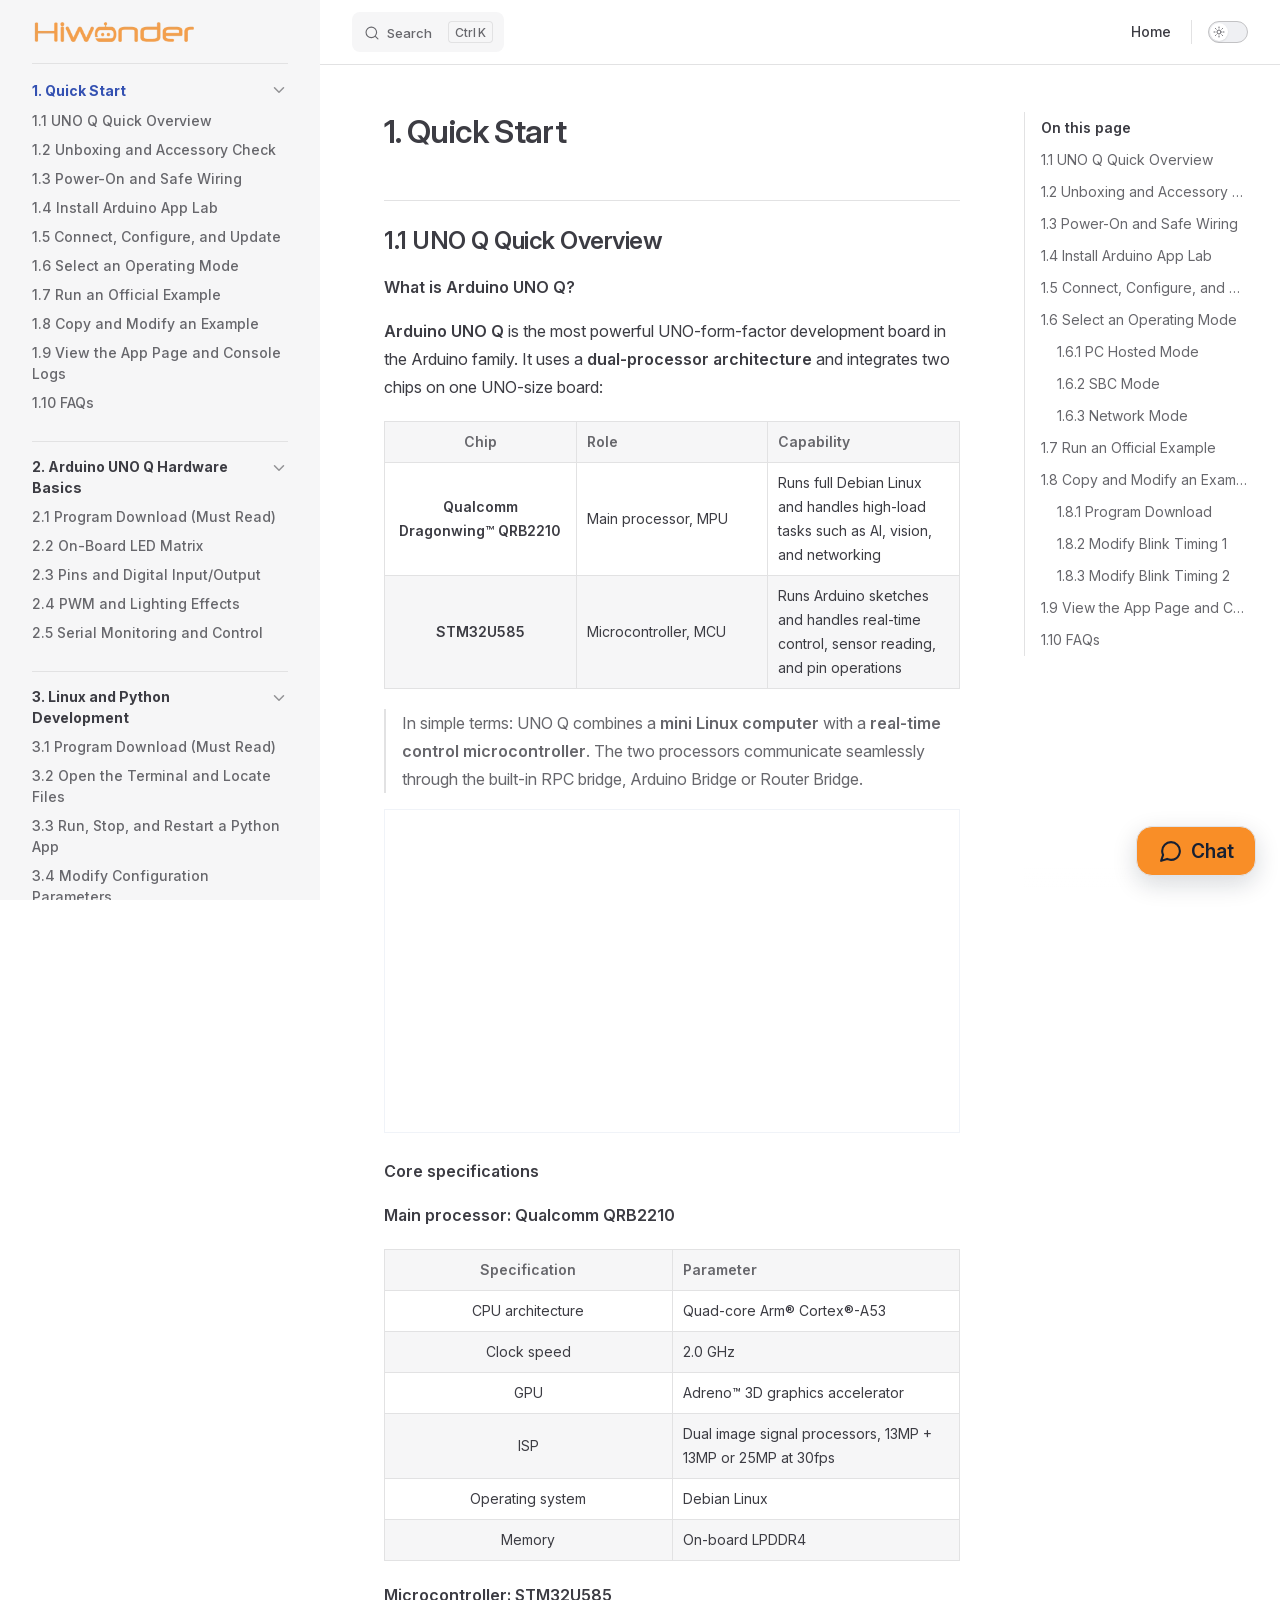
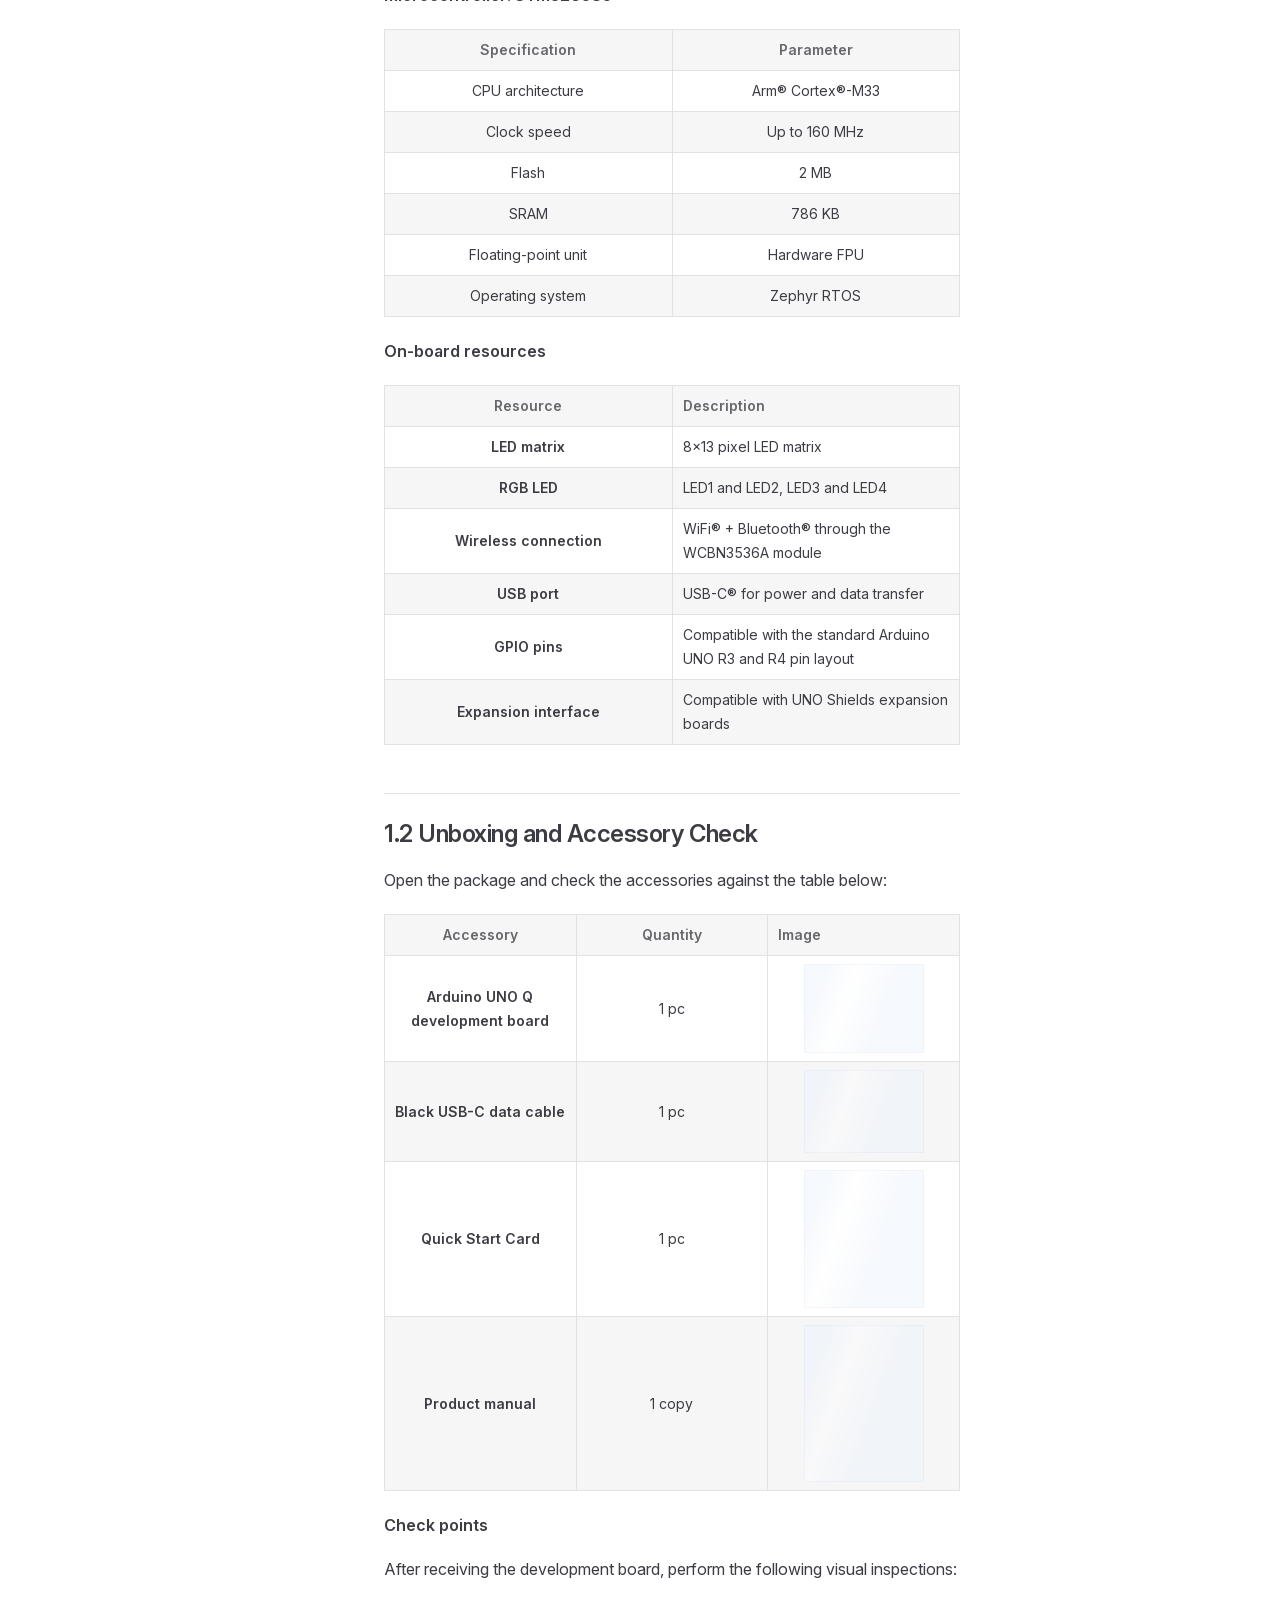
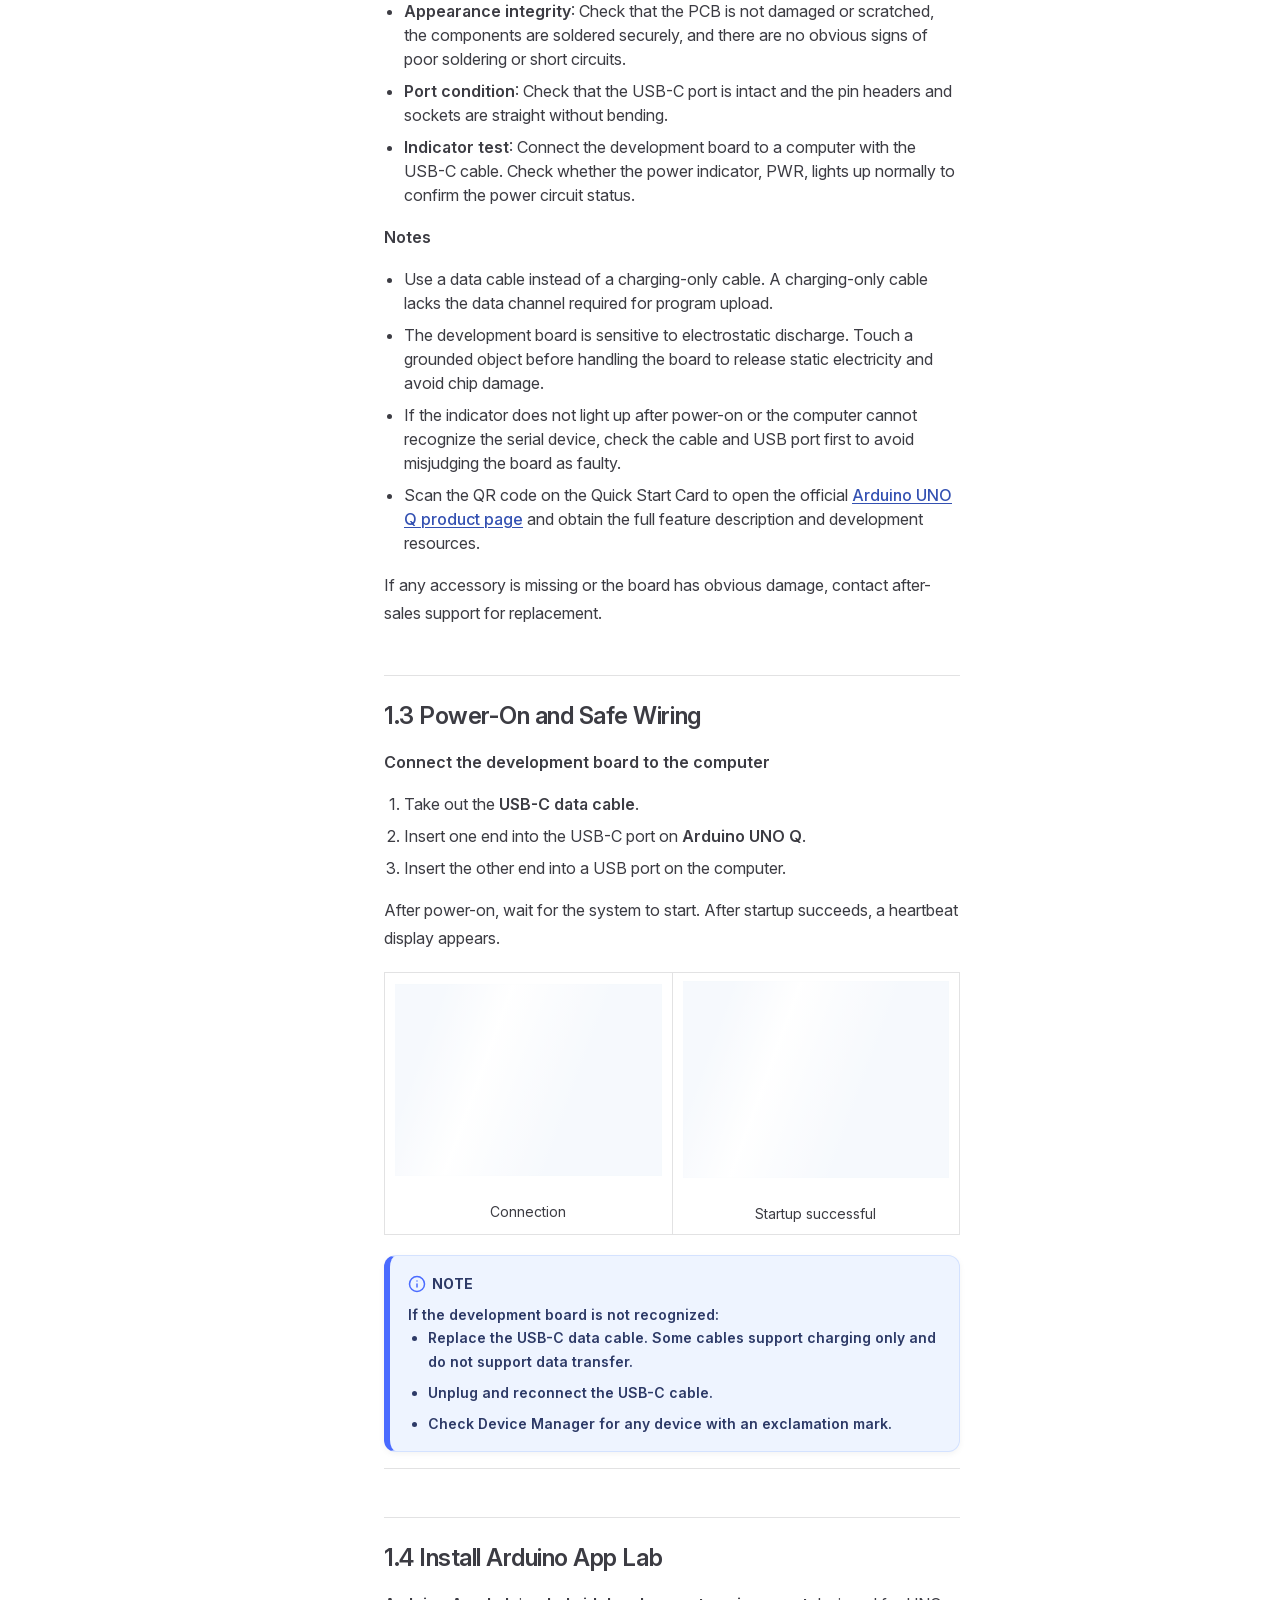
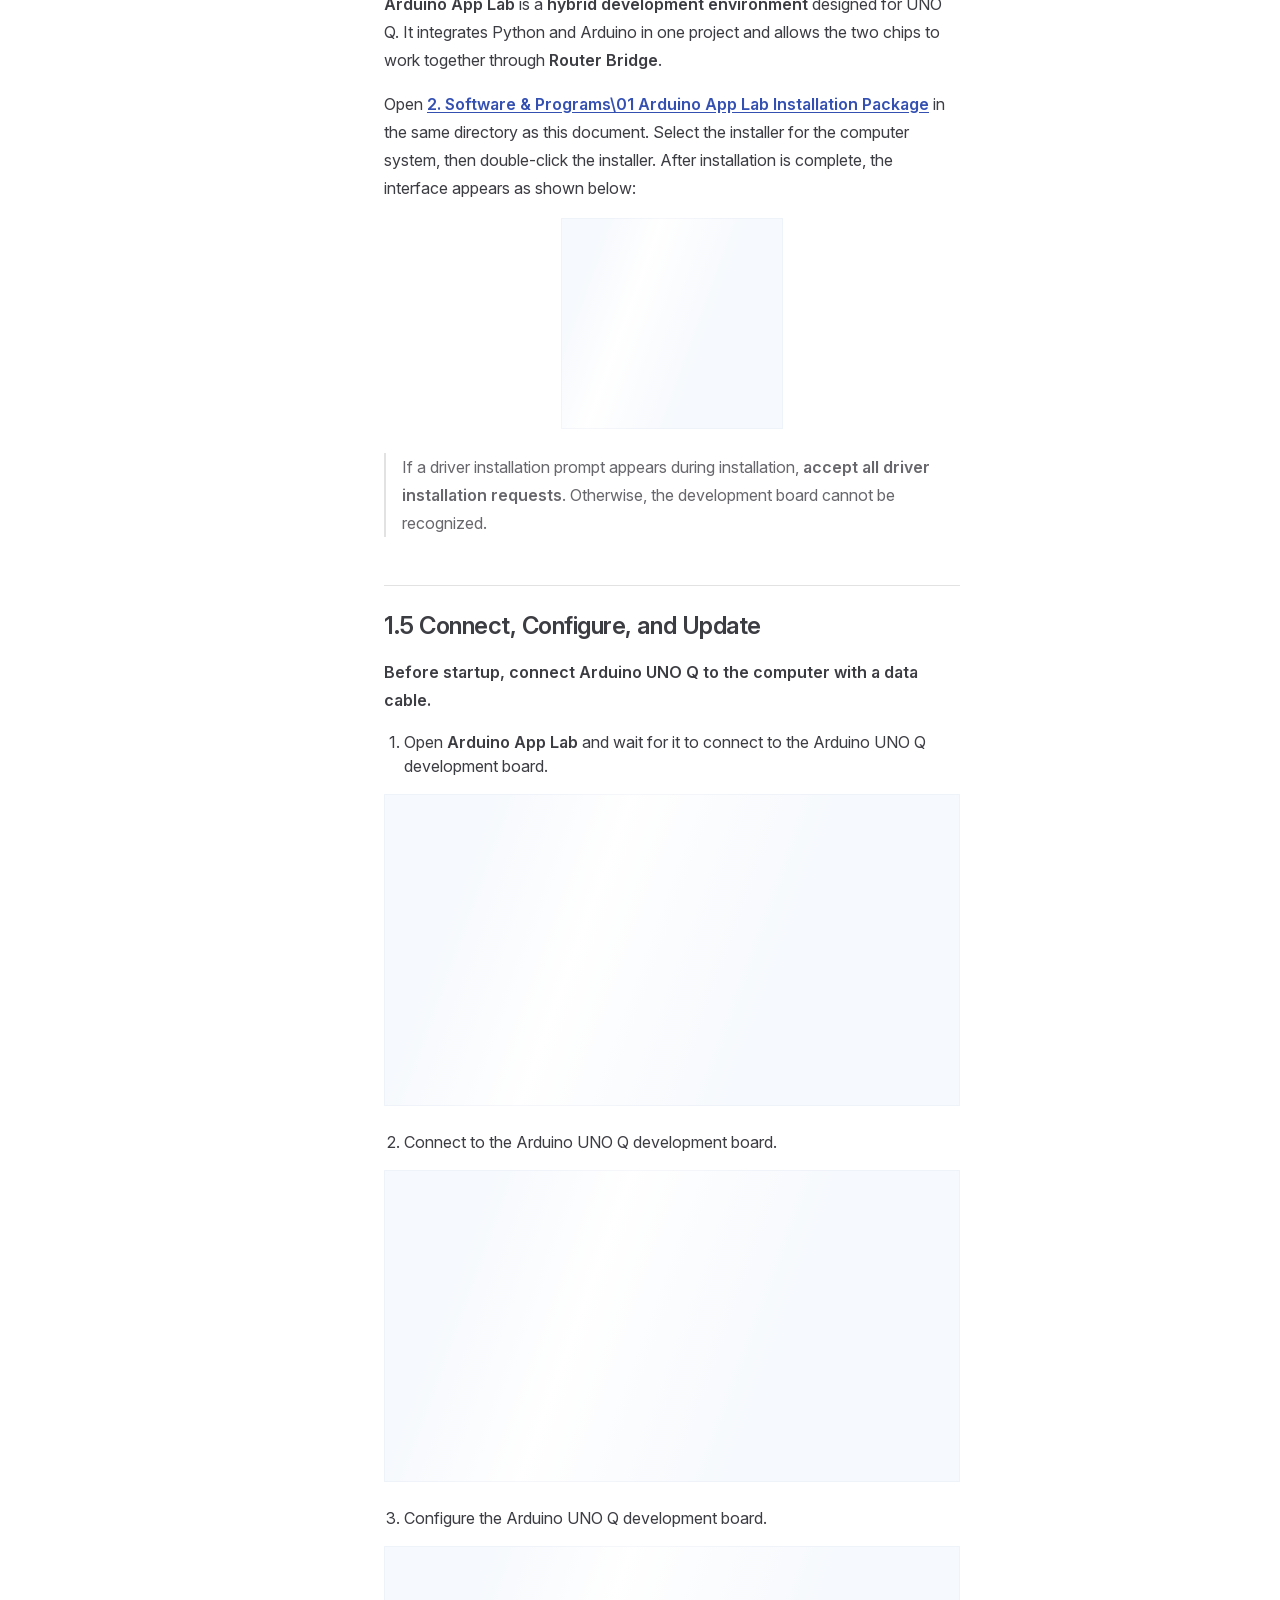
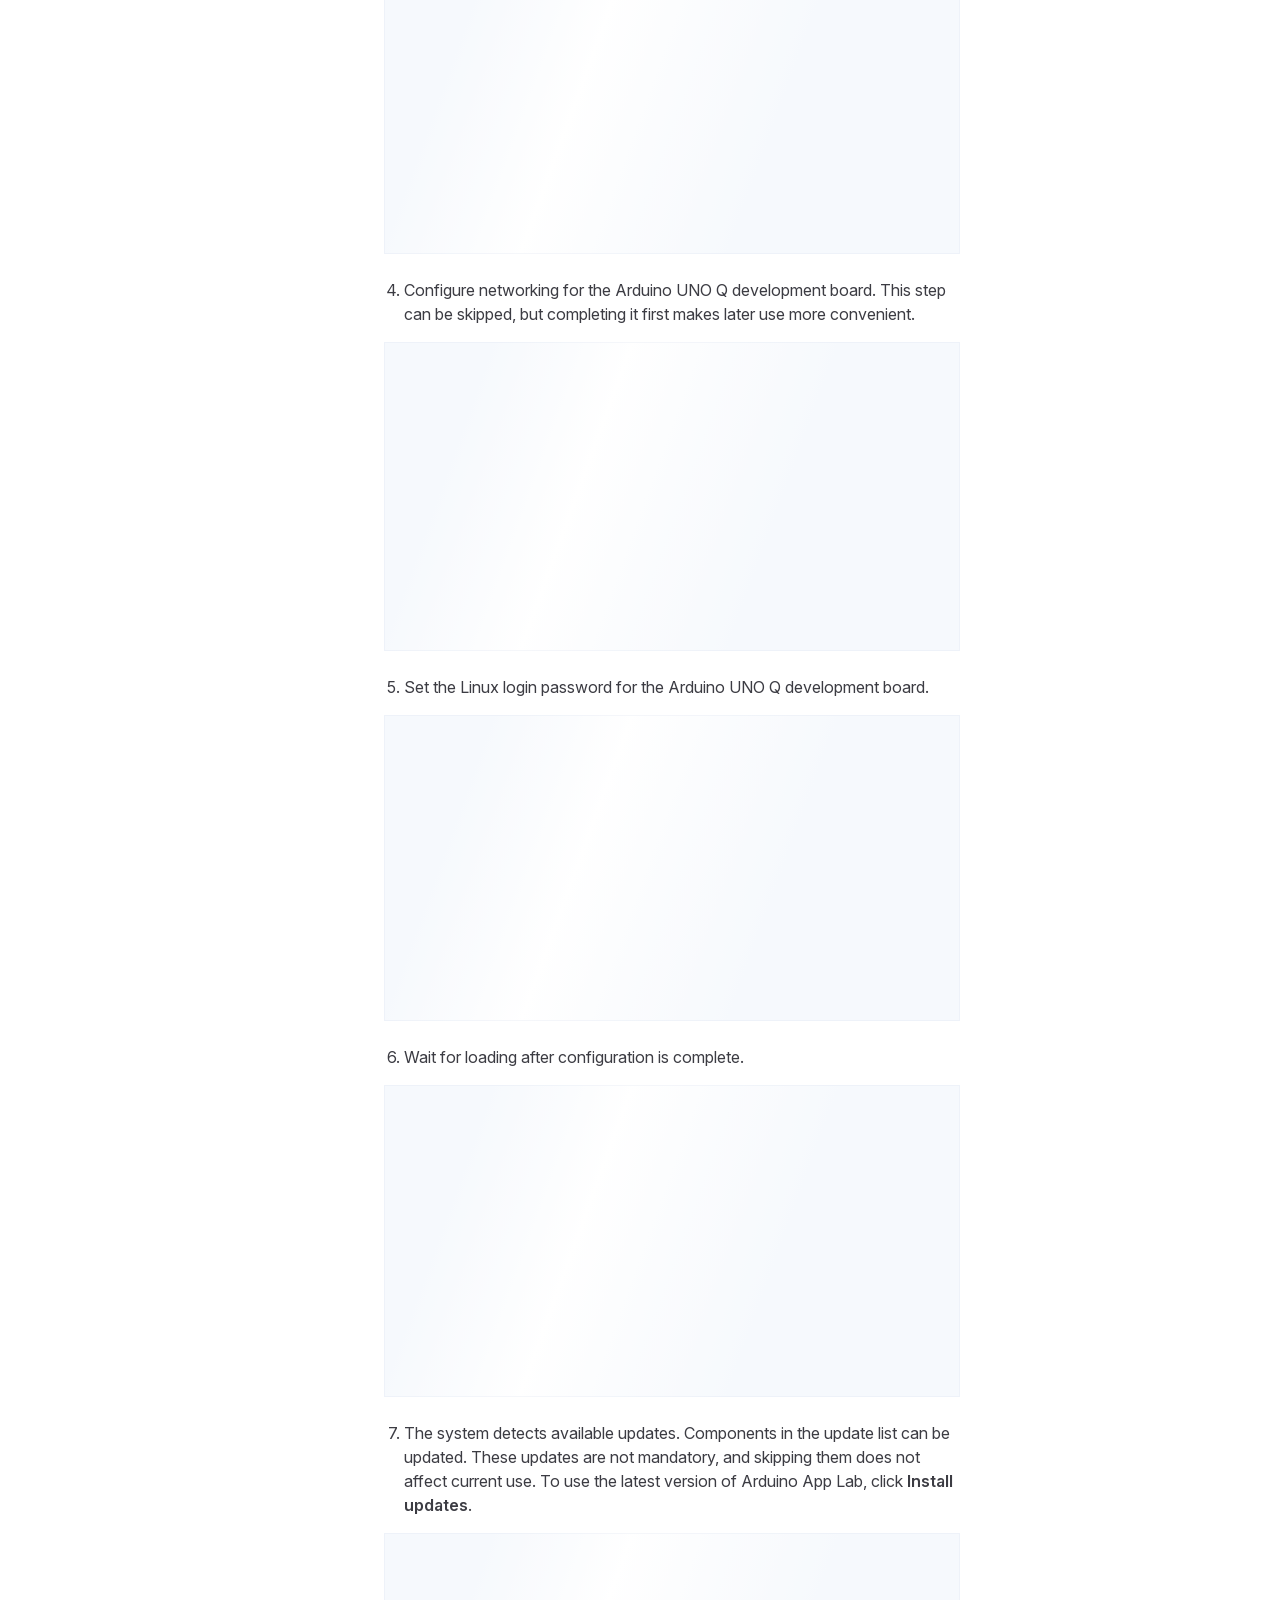
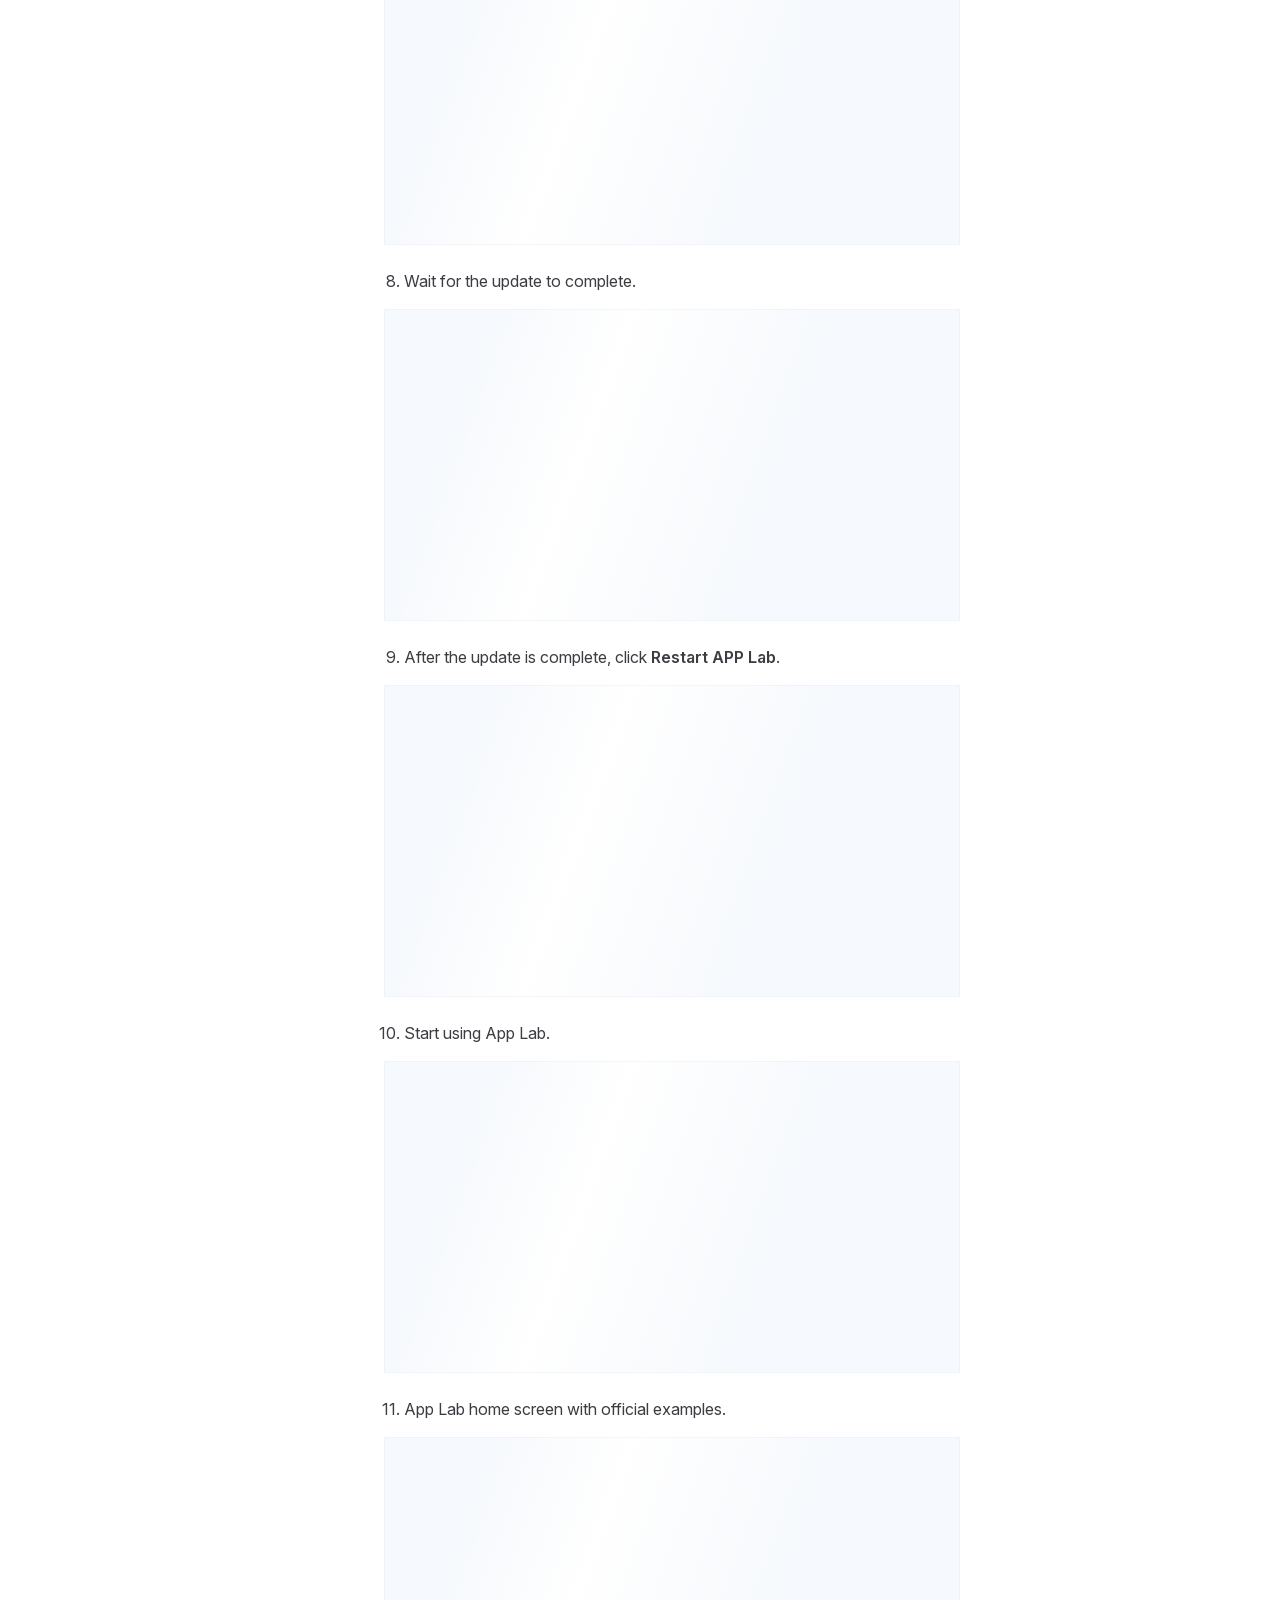
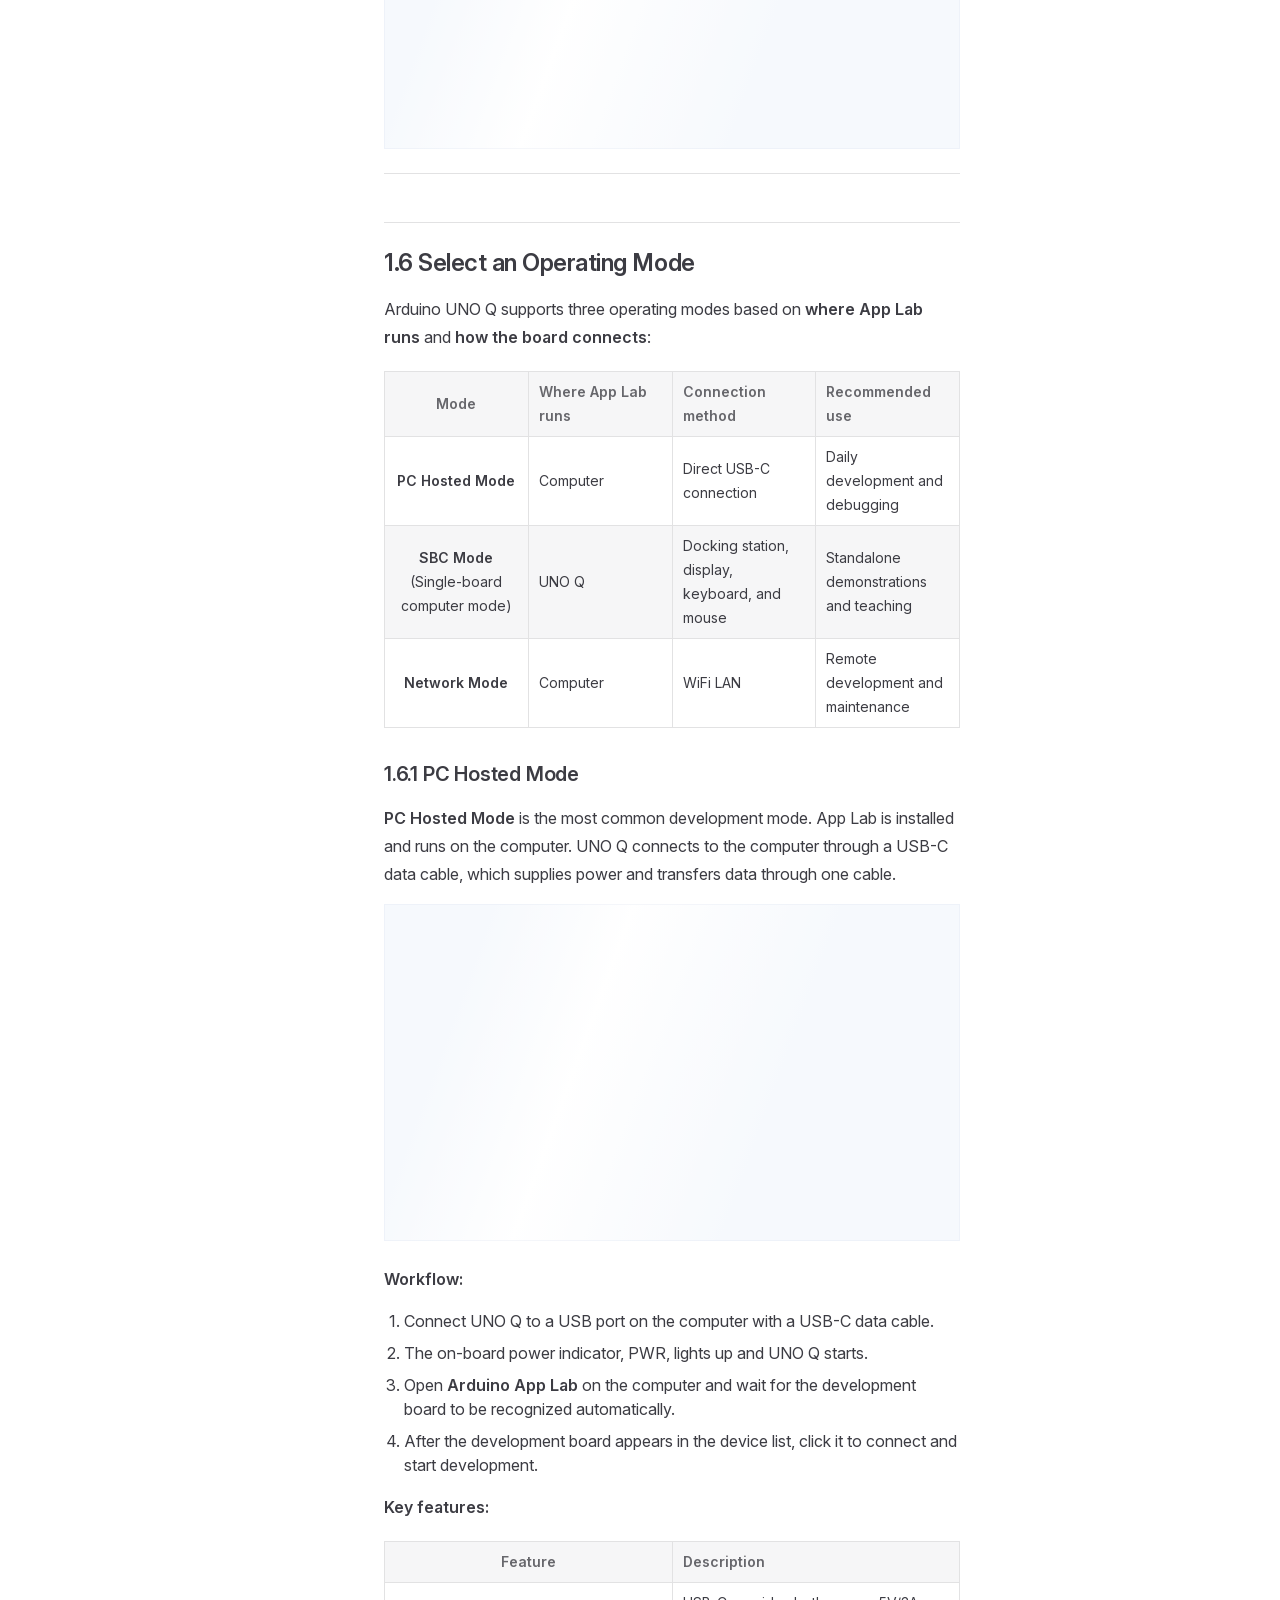
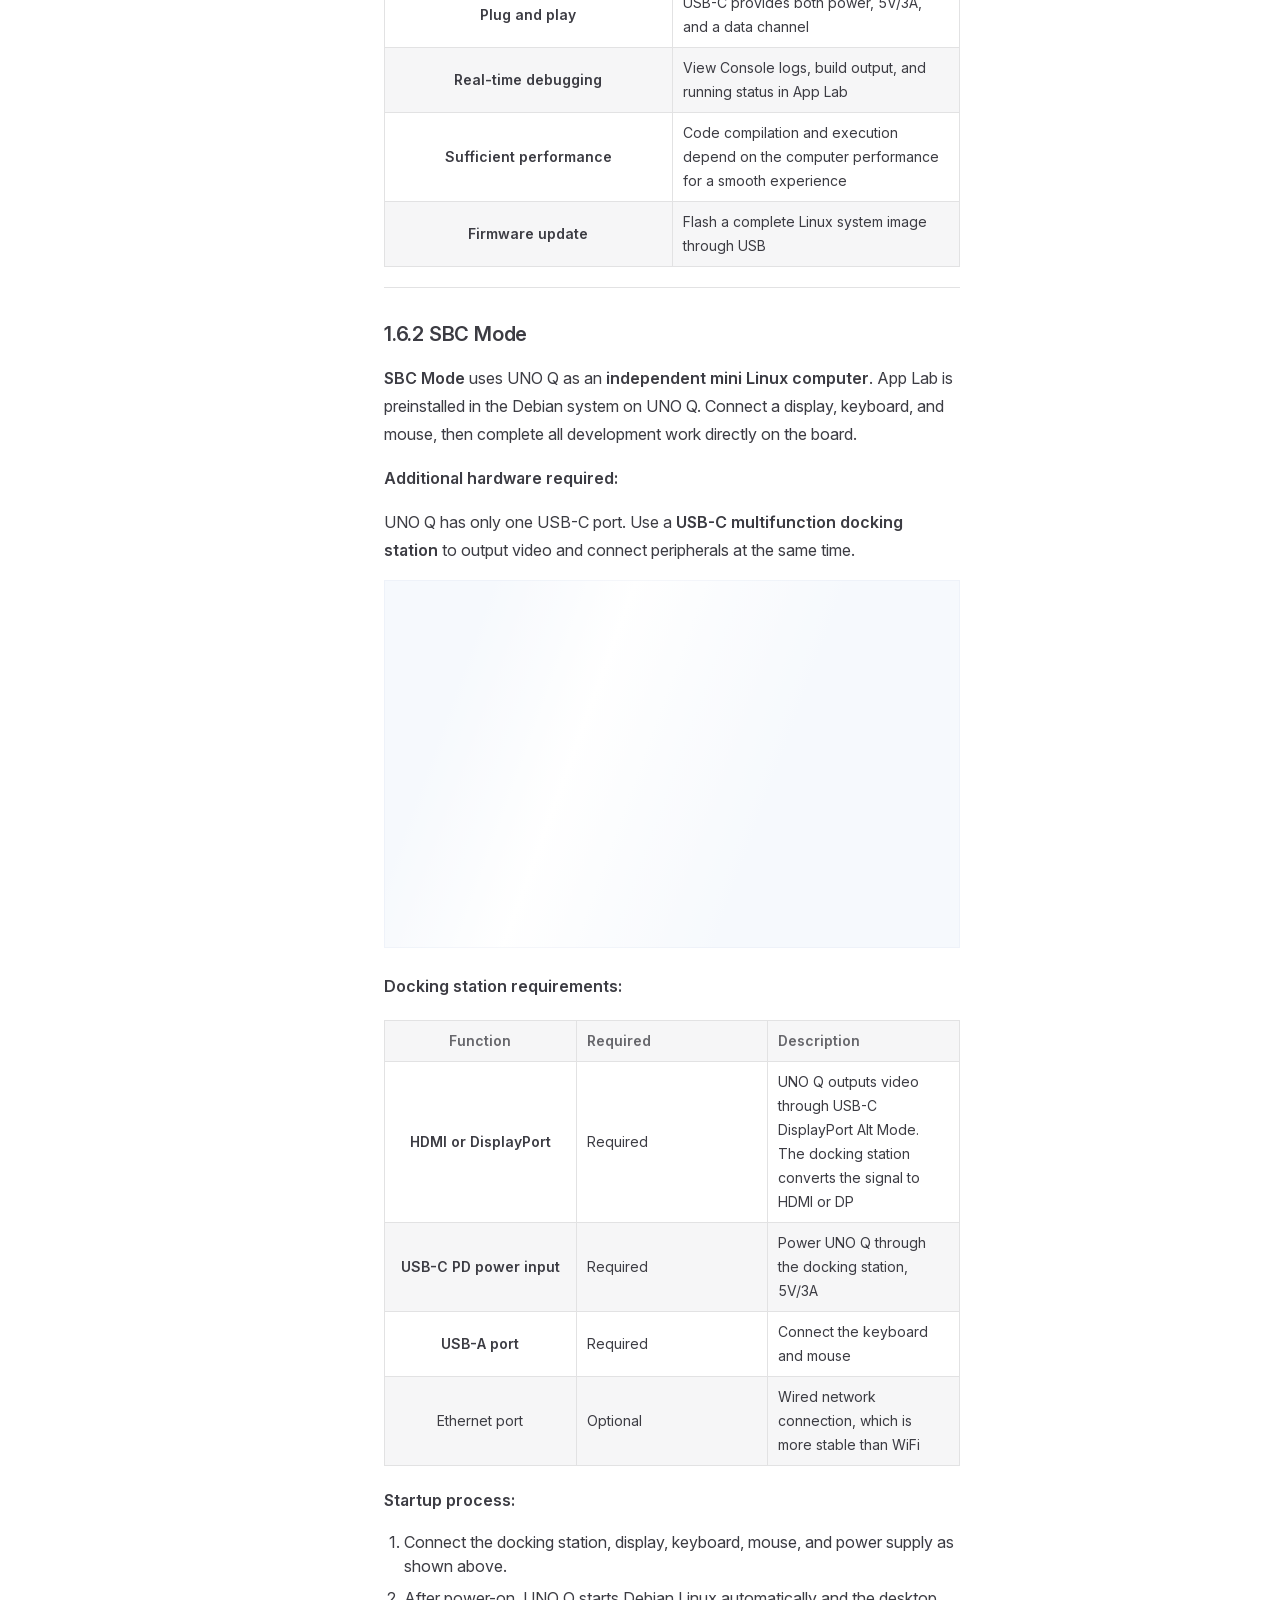
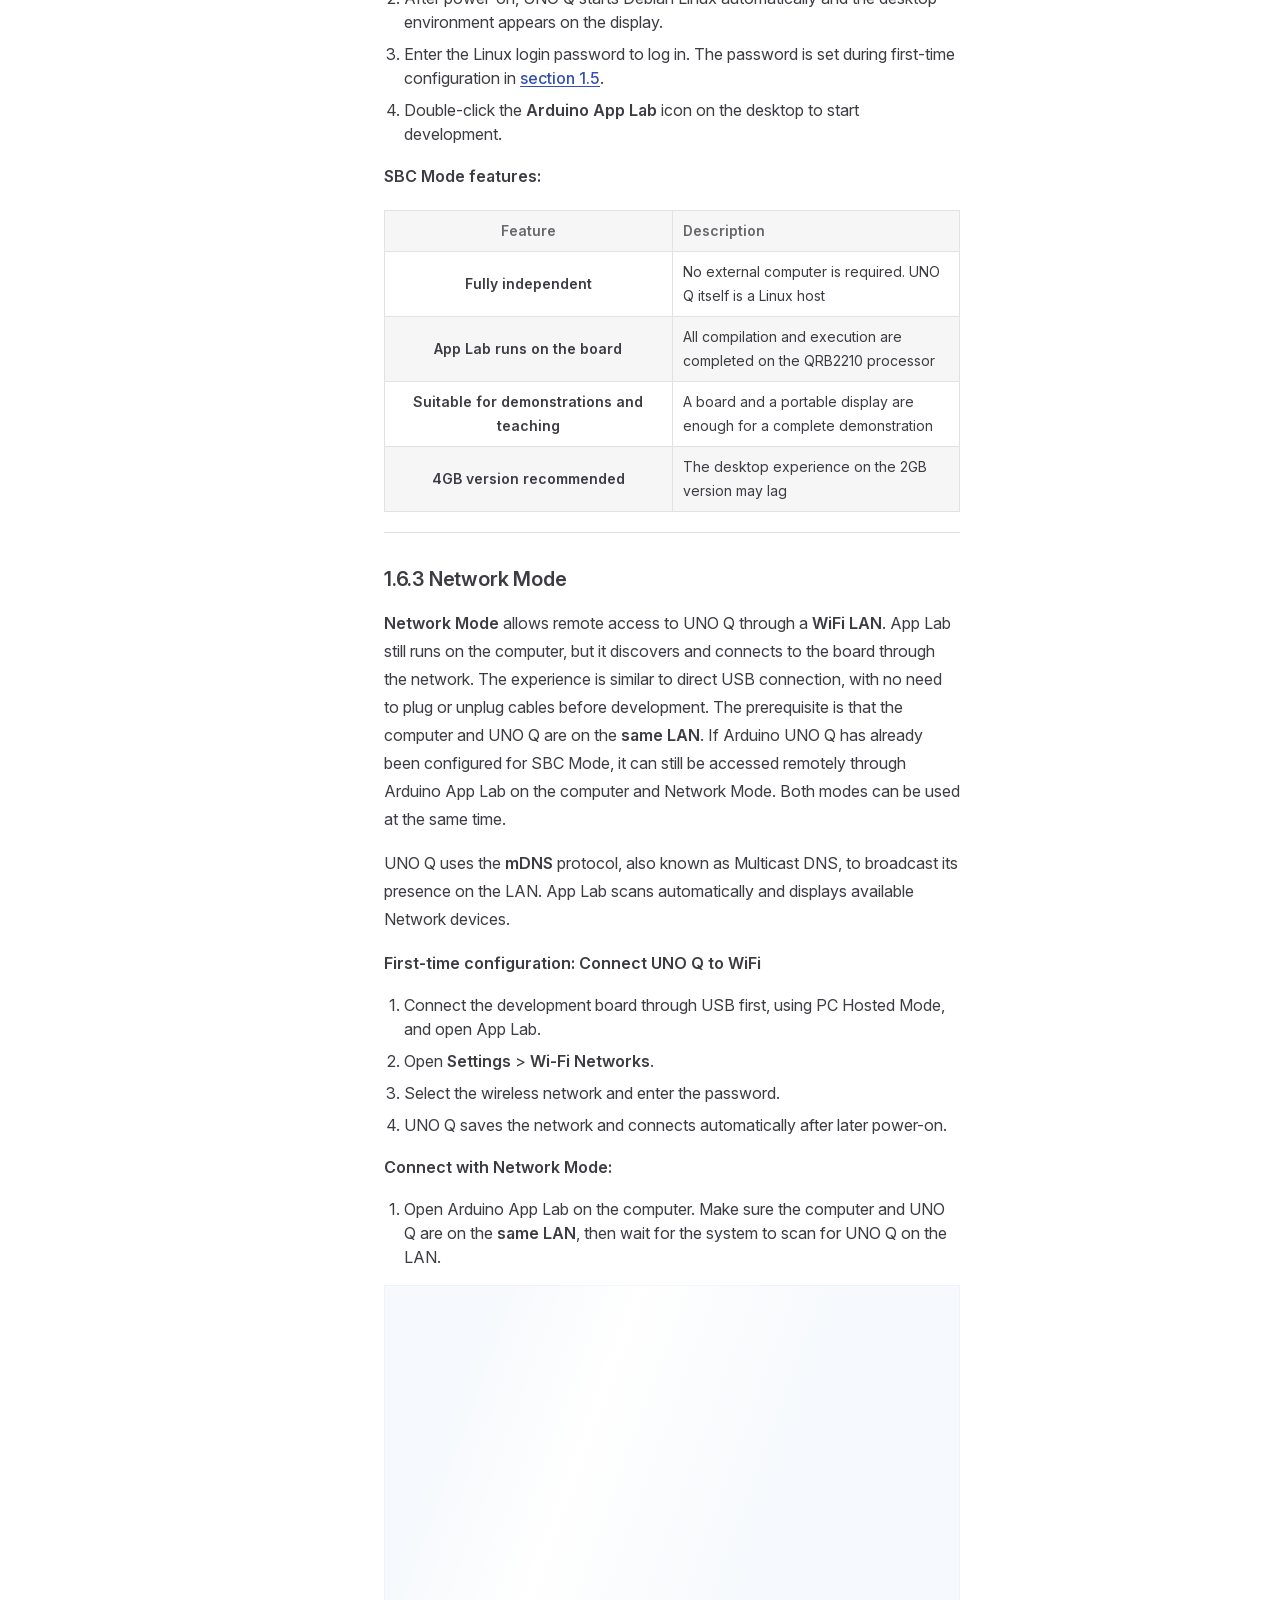
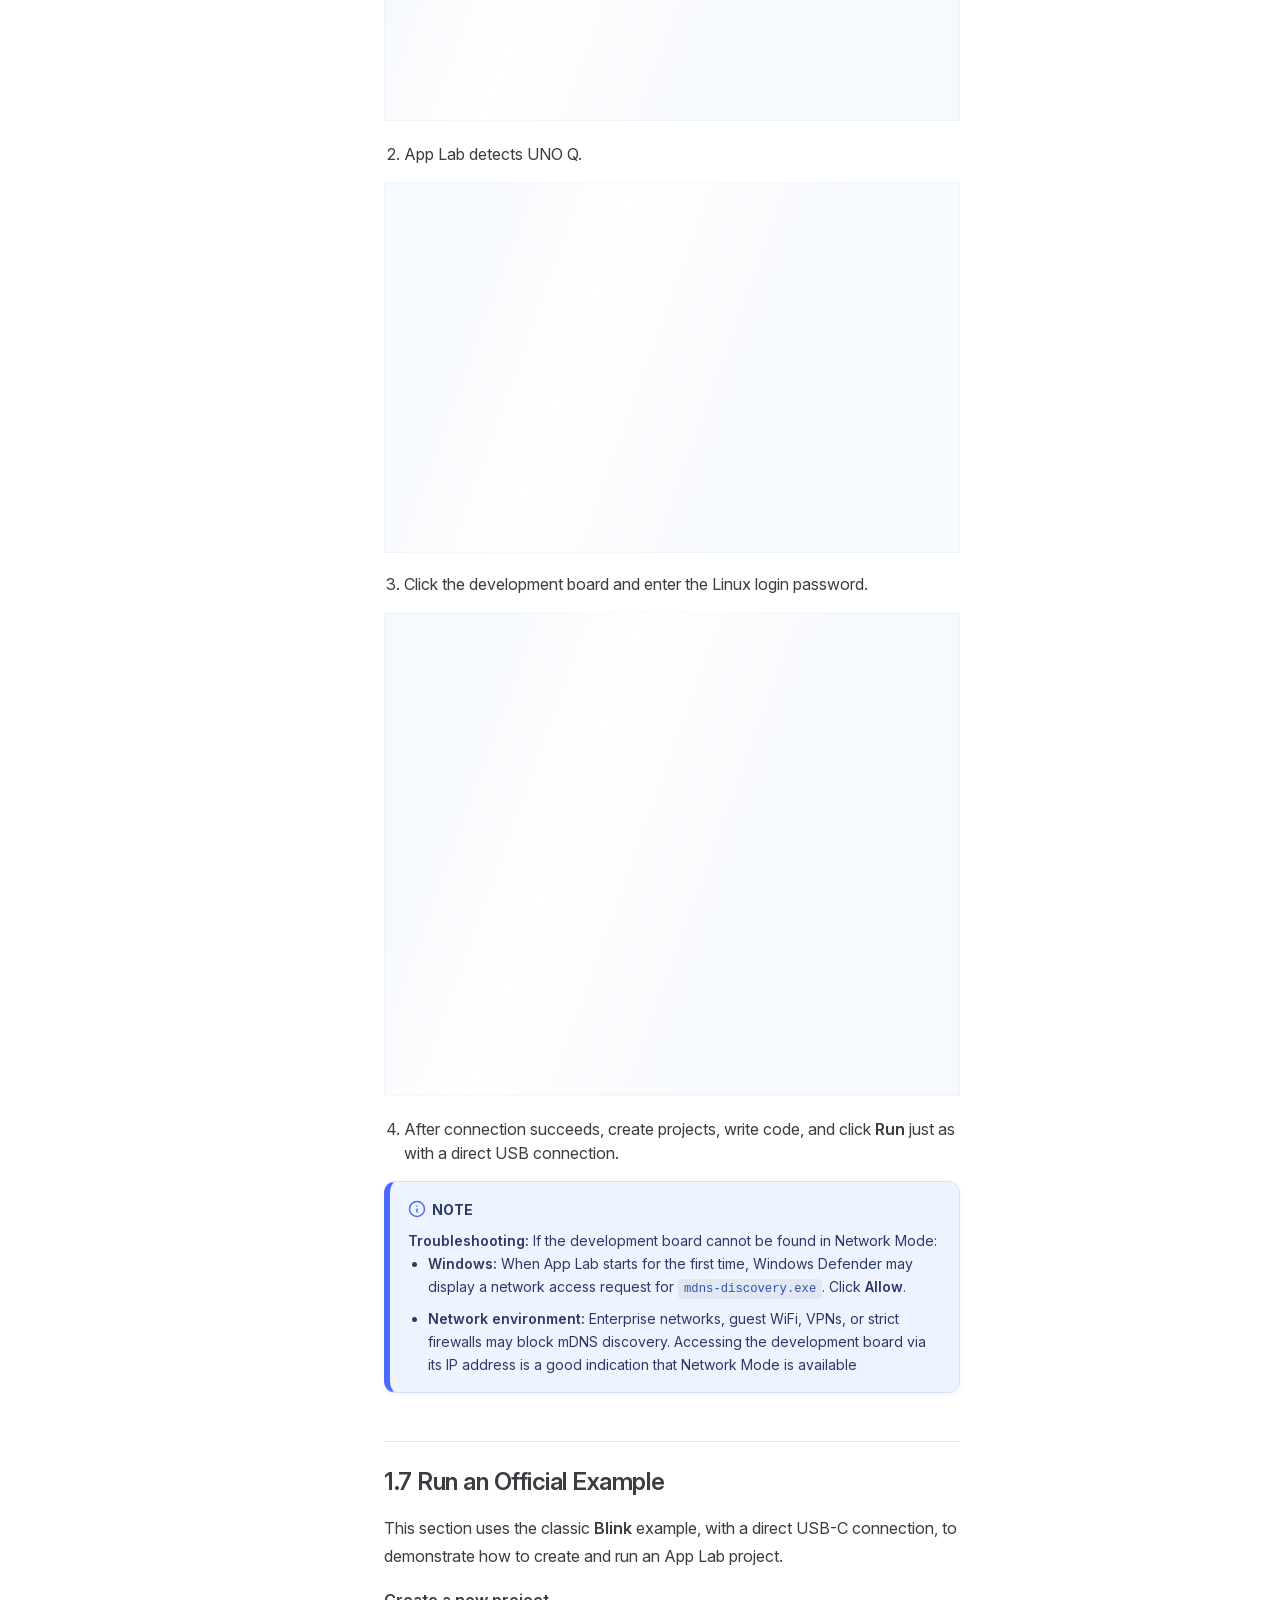
==== commit 9f030e36: "内容修改" ====
--- a/projects/arduino-uno-q/en/latest/index.html
+++ b/projects/arduino-uno-q/en/latest/index.html
@@ -3,24 +3,24 @@
   <head>
     <meta charset="utf-8">
     <meta name="viewport" content="width=device-width,initial-scale=1">
-    <title>Arduino UNO Q Documentation</title>
-    <meta name="description" content="Arduino UNO Q documentation">
+    <title>Arduino Uno Q Documentation</title>
+    <meta name="description" content="Arduino Uno Q documentation">
     <meta name="generator" content="VitePress v1.6.4">
-    <link rel="preload stylesheet" href="/projects/arduino-uno-q/en/latest/assets/style.DriHdP_6.css" as="style">
+    <link rel="preload stylesheet" href="/projects/arduino-uno-q/en/latest/assets/style.DXjx2-Ng.css" as="style">
     <link rel="preload stylesheet" href="/projects/arduino-uno-q/en/latest/vp-icons.css" as="style">
     
-    <script type="module" src="/projects/arduino-uno-q/en/latest/assets/app.IUZ3j9yP.js"></script>
+    <script type="module" src="/projects/arduino-uno-q/en/latest/assets/app.egd_pa8c.js"></script>
     <link rel="preload" href="/projects/arduino-uno-q/en/latest/assets/inter-roman-latin.Di8DUHzh.woff2" as="font" type="font/woff2" crossorigin="">
-    <link rel="modulepreload" href="/projects/arduino-uno-q/en/latest/assets/chunks/theme.DP7iKLkJ.js">
-    <link rel="modulepreload" href="/projects/arduino-uno-q/en/latest/assets/chunks/framework.DZGAIebb.js">
-    <link rel="modulepreload" href="/projects/arduino-uno-q/en/latest/assets/index.md.CZrnOjxy.lean.js">
+    <link rel="modulepreload" href="/projects/arduino-uno-q/en/latest/assets/chunks/theme.VAm-AWe8.js">
+    <link rel="modulepreload" href="/projects/arduino-uno-q/en/latest/assets/chunks/framework.jsYB_3iw.js">
+    <link rel="modulepreload" href="/projects/arduino-uno-q/en/latest/assets/index.md.CzAoH26S.lean.js">
     <link rel="icon" href="/projects/arduino-uno-q/en/latest/favicon.ico">
     <script id="check-dark-mode">(()=>{const e=localStorage.getItem("vitepress-theme-appearance")||"auto",a=window.matchMedia("(prefers-color-scheme: dark)").matches;(!e||e==="auto"?a:e==="dark")&&document.documentElement.classList.add("dark")})();</script>
     <script id="check-mac-os">document.documentElement.classList.toggle("mac",/Mac|iPhone|iPod|iPad/i.test(navigator.platform));</script>
   </head>
   <body>
-    <div id="app"><!--[--><div class="page-redirect" style="text-align:center;padding:100px 20px;"><p>Redirecting to content page...</p><p><a href="/projects/arduino-uno-q/en/latest/docs/1.Quick_Start.html" target="_self">If you are not redirected automatically, click here</a></p></div><!--[--><!----><!--]--><!----><!--]--></div>
-    <script>window.__VP_HASH_MAP__=JSON.parse("{\"docs_1.quick_start.md\":\"PK2Br1O6\",\"docs_2.arduino_uno_q_hardware_basics.md\":\"C5wyFeDd\",\"docs_3.linux_and_python_development.md\":\"CFBHB81B\",\"docs_4.bridge_based_dual_side_collaboration.md\":\"C4_Gze0R\",\"docs_5.networking_and_ai_applications.md\":\"DQ0d7N1e\",\"docs_6.integrated_project_practice.md\":\"DaEk5rgv\",\"docs_appendix.md\":\"DVzQiqTi\",\"docs_index.md\":\"DY4KR5bK\",\"index.md\":\"CZrnOjxy\"}");window.__VP_SITE_DATA__=JSON.parse("{\"lang\":\"en-US\",\"dir\":\"ltr\",\"title\":\"Arduino UNO Q Documentation\",\"description\":\"Arduino UNO Q documentation\",\"base\":\"/projects/arduino-uno-q/en/latest/\",\"head\":[],\"router\":{\"prefetchLinks\":true},\"appearance\":true,\"themeConfig\":{\"siteTitle\":false,\"logo\":\"/e-logo.webp\",\"outline\":[2,3],\"search\":{\"provider\":\"local\",\"options\":{\"translations\":{\"button\":{\"buttonText\":\"Search\",\"buttonAriaLabel\":\"Search\"},\"modal\":{\"searchBox\":{\"resetButtonTitle\":\"Clear search query\",\"resetButtonAriaLabel\":\"Clear search query\",\"cancelButtonText\":\"Cancel\",\"cancelButtonAriaLabel\":\"Cancel\"},\"startScreen\":{\"recentSearchTitle\":\"Recent Searches\",\"noRecentSearchText\":\"No recent searches\",\"suggestedQueryTitle\":\"Suggested Queries\"},\"noResultsScreen\":{\"noResultsText\":\"No results found for\",\"suggestedQueryText\":\"You can try searching for\",\"reportMissingResultsText\":\"Have any queries?\",\"reportMissingResultsLinkText\":\"Report here\"},\"footer\":{\"selectText\":\"to select\",\"navigateText\":\"to navigate\",\"closeText\":\"to close\"}}}}},\"nav\":[{\"text\":\"Home\",\"link\":\"https://www.hiwonder.net/\",\"target\":\"_self\"}],\"sidebar\":[{\"text\":\"1. Quick Start\",\"link\":\"/docs/1.Quick_Start.html\",\"collapsed\":false,\"items\":[{\"text\":\"1.1 UNO Q Quick Overview\",\"link\":\"/docs/1.Quick_Start.html#_1-1-uno-q-quick-overview\"},{\"text\":\"1.2 Unboxing and Accessory Check\",\"link\":\"/docs/1.Quick_Start.html#_1-2-unboxing-and-accessory-check\"},{\"text\":\"1.3 Power-On and Safe Wiring\",\"link\":\"/docs/1.Quick_Start.html#_1-3-power-on-and-safe-wiring\"},{\"text\":\"1.4 Install Arduino App Lab\",\"link\":\"/docs/1.Quick_Start.html#_1-4-install-arduino-app-lab\"},{\"text\":\"1.5 Connect, Configure, and Update\",\"link\":\"/docs/1.Quick_Start.html#_1-5-connect-configure-and-update\"},{\"text\":\"1.6 Select an Operating Mode\",\"link\":\"/docs/1.Quick_Start.html#_1-6-select-an-operating-mode\"},{\"text\":\"1.7 Run an Official Example\",\"link\":\"/docs/1.Quick_Start.html#_1-7-run-an-official-example\"},{\"text\":\"1.8 Copy and Modify an Example\",\"link\":\"/docs/1.Quick_Start.html#_1-8-copy-and-modify-an-example\"},{\"text\":\"1.9 View the App Page and Console Logs\",\"link\":\"/docs/1.Quick_Start.html#_1-9-view-the-app-page-and-console-logs\"},{\"text\":\"1.10 FAQs\",\"link\":\"/docs/1.Quick_Start.html#_1-10-faqs\"}]},{\"text\":\"2. Arduino UNO Q Hardware Basics\",\"link\":\"/docs/2.Arduino_UNO_Q_Hardware_Basics.html\",\"collapsed\":false,\"items\":[{\"text\":\"2.1 Program Download (Must Read)\",\"link\":\"/docs/2.Arduino_UNO_Q_Hardware_Basics.html#_2-1-program-download-must-read\"},{\"text\":\"2.2 On-Board LED Matrix\",\"link\":\"/docs/2.Arduino_UNO_Q_Hardware_Basics.html#_2-2-on-board-led-matrix\"},{\"text\":\"2.3 Pins and Digital Input/Output\",\"link\":\"/docs/2.Arduino_UNO_Q_Hardware_Basics.html#_2-3-pins-and-digital-input-output\"},{\"text\":\"2.4 PWM and Lighting Effects\",\"link\":\"/docs/2.Arduino_UNO_Q_Hardware_Basics.html#_2-4-pwm-and-lighting-effects\"},{\"text\":\"2.5 Serial Monitoring and Control\",\"link\":\"/docs/2.Arduino_UNO_Q_Hardware_Basics.html#_2-5-serial-monitoring-and-control\"}]},{\"text\":\"3. Linux and Python Development\",\"link\":\"/docs/3.Linux_and_Python_Development.html\",\"collapsed\":false,\"items\":[{\"text\":\"3.1 Program Download (Must Read)\",\"link\":\"/docs/3.Linux_and_Python_Development.html#_3-1-program-download-must-read\"},{\"text\":\"3.2 Open the Terminal and Locate Files\",\"link\":\"/docs/3.Linux_and_Python_Development.html#_3-2-open-the-terminal-and-locate-files\"},{\"text\":\"3.3 Run, Stop, and Restart a Python App\",\"link\":\"/docs/3.Linux_and_Python_Development.html#_3-3-run-stop-and-restart-a-python-app\"},{\"text\":\"3.4 Modify Configuration Parameters\",\"link\":\"/docs/3.Linux_and_Python_Development.html#_3-4-modify-configuration-parameters\"},{\"text\":\"3.5 Save Data\",\"link\":\"/docs/3.Linux_and_Python_Development.html#_3-5-save-data\"},{\"text\":\"3.6 View Device Status and Logs\",\"link\":\"/docs/3.Linux_and_Python_Development.html#_3-6-view-device-status-and-logs\"},{\"text\":\"3.7 Create a Local Status Page\",\"link\":\"/docs/3.Linux_and_Python_Development.html#_3-7-create-a-local-status-page\"}]},{\"text\":\"4. Bridge-Based Dual-Side Collaboration\",\"link\":\"/docs/4.Bridge_Based_Dual_Side_Collaboration.html\",\"collapsed\":false,\"items\":[{\"text\":\"4.1 Program Download (Must Read)\",\"link\":\"/docs/4.Bridge_Based_Dual_Side_Collaboration.html#_4-1-program-download-must-read\"},{\"text\":\"4.2 Bridge Overview\",\"link\":\"/docs/4.Bridge_Based_Dual_Side_Collaboration.html#_4-2-bridge-overview\"},{\"text\":\"4.3 Send Data from MCU to Python\",\"link\":\"/docs/4.Bridge_Based_Dual_Side_Collaboration.html#_4-3-send-data-from-mcu-to-python\"},{\"text\":\"4.4 Control the MCU from Python\",\"link\":\"/docs/4.Bridge_Based_Dual_Side_Collaboration.html#_4-4-control-the-mcu-from-python\"},{\"text\":\"4.5 Commands, Responses, and Timeouts\",\"link\":\"/docs/4.Bridge_Based_Dual_Side_Collaboration.html#_4-5-commands-responses-and-timeouts\"},{\"text\":\"4.6 Disconnection, Restart, and Error Recovery\",\"link\":\"/docs/4.Bridge_Based_Dual_Side_Collaboration.html#_4-6-disconnection-restart-and-error-recovery\"}]},{\"text\":\"5. Networking and AI Applications\",\"link\":\"/docs/5.Networking_and_AI_Applications.html\",\"collapsed\":false,\"items\":[{\"text\":\"5.1 Program Download (Must Read)\",\"link\":\"/docs/5.Networking_and_AI_Applications.html#_5-1-program-download-must-read\"},{\"text\":\"5.2 Connect to Wi-Fi\",\"link\":\"/docs/5.Networking_and_AI_Applications.html#_5-2-connect-to-wi-fi\"},{\"text\":\"5.3 Local REST and Status API\",\"link\":\"/docs/5.Networking_and_AI_Applications.html#_5-3-local-rest-and-status-api\"},{\"text\":\"5.4 Add and Run a Brick\",\"link\":\"/docs/5.Networking_and_AI_Applications.html#_5-4-add-and-run-a-brick\"},{\"text\":\"5.5 Image Classification\",\"link\":\"/docs/5.Networking_and_AI_Applications.html#_5-5-image-classification\"},{\"text\":\"5.6 Object Detection\",\"link\":\"/docs/5.Networking_and_AI_Applications.html#_5-6-object-detection\"}]},{\"text\":\"6. Integrated Project Practice\",\"link\":\"/docs/6.Integrated_Project_Practice.html\",\"collapsed\":false,\"items\":[{\"text\":\"6.1 Program Download (Must Read)\",\"link\":\"/docs/6.Integrated_Project_Practice.html#_6-1-program-download-must-read\"},{\"text\":\"6.2 RGB Light Control\",\"link\":\"/docs/6.Integrated_Project_Practice.html#_6-2-rgb-light-control\"},{\"text\":\"6.3 Weather Forecast\",\"link\":\"/docs/6.Integrated_Project_Practice.html#_6-3-weather-forecast\"},{\"text\":\"6.4 Air Quality Monitoring\",\"link\":\"/docs/6.Integrated_Project_Practice.html#_6-4-air-quality-monitoring\"}]},{\"text\":\"Appendix\",\"link\":\"/docs/Appendix.html\",\"collapsed\":false,\"items\":[]}]},\"locales\":{},\"scrollOffset\":134,\"cleanUrls\":false}");</script>
+    <div id="app"><!--[--><div class="page-redirect" style="text-align:center;padding:100px 20px;"><p>Redirecting to content page...</p><p><a href="/projects/arduino-uno-q/en/latest/docs/1.Quick_Start.html" target="_self">If you are not redirected automatically, click here</a></p></div><!--[--><!----><!--]--><!----><div class="feedback-widget"><!----><button class="feedback-widget__trigger" type="button" aria-expanded="false" aria-label="Open feedback form"><span class="feedback-widget__icon" aria-hidden="true"><svg viewBox="0 0 24 24" focusable="false"><path d="M21 11.5a8.4 8.4 0 0 1-.9 3.8 8.5 8.5 0 0 1-7.6 4.7 8.4 8.4 0 0 1-3.8-.9L3 21l1.9-5.7A8.4 8.4 0 0 1 4 11.5 8.5 8.5 0 0 1 12.5 3 8.5 8.5 0 0 1 21 11.5Z"></path></svg></span><span>Chat</span></button></div><!--]--></div>
+    <script>window.__VP_HASH_MAP__=JSON.parse("{\"docs_1.quick_start.md\":\"l1Jf2QdD\",\"docs_2.arduino_uno_q_hardware_basics.md\":\"UCxXeVHm\",\"docs_3.linux_and_python_development.md\":\"CEAvR8NM\",\"docs_4.bridge_based_dual_side_collaboration.md\":\"BJOEkoQ8\",\"docs_5.networking_and_ai_applications.md\":\"62Ea4K-M\",\"docs_6.integrated_project_practice.md\":\"FO3qMcxc\",\"docs_appendix.md\":\"C2BFpTpN\",\"docs_index.md\":\"DCTjBdXa\",\"index.md\":\"CzAoH26S\"}");window.__VP_SITE_DATA__=JSON.parse("{\"lang\":\"en-US\",\"dir\":\"ltr\",\"title\":\"Arduino Uno Q Documentation\",\"description\":\"Arduino Uno Q documentation\",\"base\":\"/projects/arduino-uno-q/en/latest/\",\"head\":[],\"router\":{\"prefetchLinks\":true},\"appearance\":true,\"themeConfig\":{\"siteTitle\":false,\"logo\":\"/e-logo.webp\",\"outline\":[2,3],\"search\":{\"provider\":\"local\",\"options\":{\"translations\":{\"button\":{\"buttonText\":\"Search\",\"buttonAriaLabel\":\"Search\"},\"modal\":{\"searchBox\":{\"resetButtonTitle\":\"Clear search query\",\"resetButtonAriaLabel\":\"Clear search query\",\"cancelButtonText\":\"Cancel\",\"cancelButtonAriaLabel\":\"Cancel\"},\"startScreen\":{\"recentSearchTitle\":\"Recent Searches\",\"noRecentSearchText\":\"No recent searches\",\"suggestedQueryTitle\":\"Suggested Queries\"},\"noResultsScreen\":{\"noResultsText\":\"No results found for\",\"suggestedQueryText\":\"You can try searching for\",\"reportMissingResultsText\":\"Have any queries?\",\"reportMissingResultsLinkText\":\"Report here\"},\"footer\":{\"selectText\":\"to select\",\"navigateText\":\"to navigate\",\"closeText\":\"to close\"}}}}},\"nav\":[{\"text\":\"Home\",\"link\":\"https://www.hiwonder.net/\",\"target\":\"_self\"}],\"sidebar\":[{\"text\":\"1. Quick Start\",\"link\":\"/docs/1.Quick_Start.html\",\"collapsed\":false,\"items\":[{\"text\":\"1.1 UNO Q Quick Overview\",\"link\":\"/docs/1.Quick_Start.html#_1-1-uno-q-quick-overview\"},{\"text\":\"1.2 Unboxing and Accessory Check\",\"link\":\"/docs/1.Quick_Start.html#_1-2-unboxing-and-accessory-check\"},{\"text\":\"1.3 Power-On and Safe Wiring\",\"link\":\"/docs/1.Quick_Start.html#_1-3-power-on-and-safe-wiring\"},{\"text\":\"1.4 Install Arduino App Lab\",\"link\":\"/docs/1.Quick_Start.html#_1-4-install-arduino-app-lab\"},{\"text\":\"1.5 Connect, Configure, and Update\",\"link\":\"/docs/1.Quick_Start.html#_1-5-connect-configure-and-update\"},{\"text\":\"1.6 Select an Operating Mode\",\"link\":\"/docs/1.Quick_Start.html#_1-6-select-an-operating-mode\"},{\"text\":\"1.7 Run an Official Example\",\"link\":\"/docs/1.Quick_Start.html#_1-7-run-an-official-example\"},{\"text\":\"1.8 Copy and Modify an Example\",\"link\":\"/docs/1.Quick_Start.html#_1-8-copy-and-modify-an-example\"},{\"text\":\"1.9 View the App Page and Console Logs\",\"link\":\"/docs/1.Quick_Start.html#_1-9-view-the-app-page-and-console-logs\"},{\"text\":\"1.10 FAQs\",\"link\":\"/docs/1.Quick_Start.html#_1-10-faqs\"}]},{\"text\":\"2. Arduino UNO Q Hardware Basics\",\"link\":\"/docs/2.Arduino_UNO_Q_Hardware_Basics.html\",\"collapsed\":false,\"items\":[{\"text\":\"2.1 Program Download (Must Read)\",\"link\":\"/docs/2.Arduino_UNO_Q_Hardware_Basics.html#_2-1-program-download-must-read\"},{\"text\":\"2.2 On-Board LED Matrix\",\"link\":\"/docs/2.Arduino_UNO_Q_Hardware_Basics.html#_2-2-on-board-led-matrix\"},{\"text\":\"2.3 Pins and Digital Input/Output\",\"link\":\"/docs/2.Arduino_UNO_Q_Hardware_Basics.html#_2-3-pins-and-digital-input-output\"},{\"text\":\"2.4 PWM and Lighting Effects\",\"link\":\"/docs/2.Arduino_UNO_Q_Hardware_Basics.html#_2-4-pwm-and-lighting-effects\"},{\"text\":\"2.5 Serial Monitoring and Control\",\"link\":\"/docs/2.Arduino_UNO_Q_Hardware_Basics.html#_2-5-serial-monitoring-and-control\"}]},{\"text\":\"3. Linux and Python Development\",\"link\":\"/docs/3.Linux_and_Python_Development.html\",\"collapsed\":false,\"items\":[{\"text\":\"3.1 Program Download (Must Read)\",\"link\":\"/docs/3.Linux_and_Python_Development.html#_3-1-program-download-must-read\"},{\"text\":\"3.2 Open the Terminal and Locate Files\",\"link\":\"/docs/3.Linux_and_Python_Development.html#_3-2-open-the-terminal-and-locate-files\"},{\"text\":\"3.3 Run, Stop, and Restart a Python App\",\"link\":\"/docs/3.Linux_and_Python_Development.html#_3-3-run-stop-and-restart-a-python-app\"},{\"text\":\"3.4 Modify Configuration Parameters\",\"link\":\"/docs/3.Linux_and_Python_Development.html#_3-4-modify-configuration-parameters\"},{\"text\":\"3.5 Save Data\",\"link\":\"/docs/3.Linux_and_Python_Development.html#_3-5-save-data\"},{\"text\":\"3.6 View Device Status and Logs\",\"link\":\"/docs/3.Linux_and_Python_Development.html#_3-6-view-device-status-and-logs\"},{\"text\":\"3.7 Create a Local Status Page\",\"link\":\"/docs/3.Linux_and_Python_Development.html#_3-7-create-a-local-status-page\"}]},{\"text\":\"4. Bridge-Based Dual-Side Collaboration\",\"link\":\"/docs/4.Bridge_Based_Dual_Side_Collaboration.html\",\"collapsed\":false,\"items\":[{\"text\":\"4.1 Program Download (Must Read)\",\"link\":\"/docs/4.Bridge_Based_Dual_Side_Collaboration.html#_4-1-program-download-must-read\"},{\"text\":\"4.2 Bridge Overview\",\"link\":\"/docs/4.Bridge_Based_Dual_Side_Collaboration.html#_4-2-bridge-overview\"},{\"text\":\"4.3 Send Data from MCU to Python\",\"link\":\"/docs/4.Bridge_Based_Dual_Side_Collaboration.html#_4-3-send-data-from-mcu-to-python\"},{\"text\":\"4.4 Control the MCU from Python\",\"link\":\"/docs/4.Bridge_Based_Dual_Side_Collaboration.html#_4-4-control-the-mcu-from-python\"},{\"text\":\"4.5 Commands, Responses, and Timeouts\",\"link\":\"/docs/4.Bridge_Based_Dual_Side_Collaboration.html#_4-5-commands-responses-and-timeouts\"},{\"text\":\"4.6 Disconnection, Restart, and Error Recovery\",\"link\":\"/docs/4.Bridge_Based_Dual_Side_Collaboration.html#_4-6-disconnection-restart-and-error-recovery\"}]},{\"text\":\"5. Networking and AI Applications\",\"link\":\"/docs/5.Networking_and_AI_Applications.html\",\"collapsed\":false,\"items\":[{\"text\":\"5.1 Program Download (Must Read)\",\"link\":\"/docs/5.Networking_and_AI_Applications.html#_5-1-program-download-must-read\"},{\"text\":\"5.2 Connect to Wi-Fi\",\"link\":\"/docs/5.Networking_and_AI_Applications.html#_5-2-connect-to-wi-fi\"},{\"text\":\"5.3 Local REST and Status API\",\"link\":\"/docs/5.Networking_and_AI_Applications.html#_5-3-local-rest-and-status-api\"},{\"text\":\"5.4 Add and Run a Brick\",\"link\":\"/docs/5.Networking_and_AI_Applications.html#_5-4-add-and-run-a-brick\"},{\"text\":\"5.5 Image Classification\",\"link\":\"/docs/5.Networking_and_AI_Applications.html#_5-5-image-classification\"},{\"text\":\"5.6 Object Detection\",\"link\":\"/docs/5.Networking_and_AI_Applications.html#_5-6-object-detection\"}]},{\"text\":\"6. Integrated Project Practice\",\"link\":\"/docs/6.Integrated_Project_Practice.html\",\"collapsed\":false,\"items\":[{\"text\":\"6.1 Program Download (Must Read)\",\"link\":\"/docs/6.Integrated_Project_Practice.html#_6-1-program-download-must-read\"},{\"text\":\"6.2 RGB Light Control\",\"link\":\"/docs/6.Integrated_Project_Practice.html#_6-2-rgb-light-control\"},{\"text\":\"6.3 Weather Forecast\",\"link\":\"/docs/6.Integrated_Project_Practice.html#_6-3-weather-forecast\"},{\"text\":\"6.4 Air Quality Monitoring\",\"link\":\"/docs/6.Integrated_Project_Practice.html#_6-4-air-quality-monitoring\"}]},{\"text\":\"Appendix\",\"link\":\"/docs/Appendix.html\",\"collapsed\":false,\"items\":[]}]},\"locales\":{},\"scrollOffset\":134,\"cleanUrls\":false}");</script>
     
   </body>
 </html>
--- a/projects/arduino-uno-q/en/latest/assets/style.DXjx2-Ng.css
+++ b/projects/arduino-uno-q/en/latest/assets/style.DXjx2-Ng.css
@@ -0,0 +1 @@
+@font-face{font-family:Inter;font-style:normal;font-weight:100 900;font-display:swap;src:url(/projects/arduino-uno-q/en/latest/assets/inter-roman-cyrillic-ext.BBPuwvHQ.woff2) format("woff2");unicode-range:U+0460-052F,U+1C80-1C88,U+20B4,U+2DE0-2DFF,U+A640-A69F,U+FE2E-FE2F}@font-face{font-family:Inter;font-style:normal;font-weight:100 900;font-display:swap;src:url(/projects/arduino-uno-q/en/latest/assets/inter-roman-cyrillic.C5lxZ8CY.woff2) format("woff2");unicode-range:U+0301,U+0400-045F,U+0490-0491,U+04B0-04B1,U+2116}@font-face{font-family:Inter;font-style:normal;font-weight:100 900;font-display:swap;src:url(/projects/arduino-uno-q/en/latest/assets/inter-roman-greek-ext.CqjqNYQ-.woff2) format("woff2");unicode-range:U+1F00-1FFF}@font-face{font-family:Inter;font-style:normal;font-weight:100 900;font-display:swap;src:url(/projects/arduino-uno-q/en/latest/assets/inter-roman-greek.BBVDIX6e.woff2) format("woff2");unicode-range:U+0370-0377,U+037A-037F,U+0384-038A,U+038C,U+038E-03A1,U+03A3-03FF}@font-face{font-family:Inter;font-style:normal;font-weight:100 900;font-display:swap;src:url(/projects/arduino-uno-q/en/latest/assets/inter-roman-vietnamese.BjW4sHH5.woff2) format("woff2");unicode-range:U+0102-0103,U+0110-0111,U+0128-0129,U+0168-0169,U+01A0-01A1,U+01AF-01B0,U+0300-0301,U+0303-0304,U+0308-0309,U+0323,U+0329,U+1EA0-1EF9,U+20AB}@font-face{font-family:Inter;font-style:normal;font-weight:100 900;font-display:swap;src:url(/projects/arduino-uno-q/en/latest/assets/inter-roman-latin-ext.4ZJIpNVo.woff2) format("woff2");unicode-range:U+0100-02AF,U+0304,U+0308,U+0329,U+1E00-1E9F,U+1EF2-1EFF,U+2020,U+20A0-20AB,U+20AD-20C0,U+2113,U+2C60-2C7F,U+A720-A7FF}@font-face{font-family:Inter;font-style:normal;font-weight:100 900;font-display:swap;src:url(/projects/arduino-uno-q/en/latest/assets/inter-roman-latin.Di8DUHzh.woff2) format("woff2");unicode-range:U+0000-00FF,U+0131,U+0152-0153,U+02BB-02BC,U+02C6,U+02DA,U+02DC,U+0304,U+0308,U+0329,U+2000-206F,U+2074,U+20AC,U+2122,U+2191,U+2193,U+2212,U+2215,U+FEFF,U+FFFD}@font-face{font-family:Inter;font-style:italic;font-weight:100 900;font-display:swap;src:url(/projects/arduino-uno-q/en/latest/assets/inter-italic-cyrillic-ext.r48I6akx.woff2) format("woff2");unicode-range:U+0460-052F,U+1C80-1C88,U+20B4,U+2DE0-2DFF,U+A640-A69F,U+FE2E-FE2F}@font-face{font-family:Inter;font-style:italic;font-weight:100 900;font-display:swap;src:url(/projects/arduino-uno-q/en/latest/assets/inter-italic-cyrillic.By2_1cv3.woff2) format("woff2");unicode-range:U+0301,U+0400-045F,U+0490-0491,U+04B0-04B1,U+2116}@font-face{font-family:Inter;font-style:italic;font-weight:100 900;font-display:swap;src:url(/projects/arduino-uno-q/en/latest/assets/inter-italic-greek-ext.1u6EdAuj.woff2) format("woff2");unicode-range:U+1F00-1FFF}@font-face{font-family:Inter;font-style:italic;font-weight:100 900;font-display:swap;src:url(/projects/arduino-uno-q/en/latest/assets/inter-italic-greek.DJ8dCoTZ.woff2) format("woff2");unicode-range:U+0370-0377,U+037A-037F,U+0384-038A,U+038C,U+038E-03A1,U+03A3-03FF}@font-face{font-family:Inter;font-style:italic;font-weight:100 900;font-display:swap;src:url(/projects/arduino-uno-q/en/latest/assets/inter-italic-vietnamese.BSbpV94h.woff2) format("woff2");unicode-range:U+0102-0103,U+0110-0111,U+0128-0129,U+0168-0169,U+01A0-01A1,U+01AF-01B0,U+0300-0301,U+0303-0304,U+0308-0309,U+0323,U+0329,U+1EA0-1EF9,U+20AB}@font-face{font-family:Inter;font-style:italic;font-weight:100 900;font-display:swap;src:url(/projects/arduino-uno-q/en/latest/assets/inter-italic-latin-ext.CN1xVJS-.woff2) format("woff2");unicode-range:U+0100-02AF,U+0304,U+0308,U+0329,U+1E00-1E9F,U+1EF2-1EFF,U+2020,U+20A0-20AB,U+20AD-20C0,U+2113,U+2C60-2C7F,U+A720-A7FF}@font-face{font-family:Inter;font-style:italic;font-weight:100 900;font-display:swap;src:url(/projects/arduino-uno-q/en/latest/assets/inter-italic-latin.C2AdPX0b.woff2) format("woff2");unicode-range:U+0000-00FF,U+0131,U+0152-0153,U+02BB-02BC,U+02C6,U+02DA,U+02DC,U+0304,U+0308,U+0329,U+2000-206F,U+2074,U+20AC,U+2122,U+2191,U+2193,U+2212,U+2215,U+FEFF,U+FFFD}@font-face{font-family:Punctuation SC;font-weight:400;src:local("PingFang SC Regular"),local("Noto Sans CJK SC"),local("Microsoft YaHei");unicode-range:U+201C,U+201D,U+2018,U+2019,U+2E3A,U+2014,U+2013,U+2026,U+00B7,U+007E,U+002F}@font-face{font-family:Punctuation SC;font-weight:500;src:local("PingFang SC Medium"),local("Noto Sans CJK SC"),local("Microsoft YaHei");unicode-range:U+201C,U+201D,U+2018,U+2019,U+2E3A,U+2014,U+2013,U+2026,U+00B7,U+007E,U+002F}@font-face{font-family:Punctuation SC;font-weight:600;src:local("PingFang SC Semibold"),local("Noto Sans CJK SC Bold"),local("Microsoft YaHei Bold");unicode-range:U+201C,U+201D,U+2018,U+2019,U+2E3A,U+2014,U+2013,U+2026,U+00B7,U+007E,U+002F}@font-face{font-family:Punctuation SC;font-weight:700;src:local("PingFang SC Semibold"),local("Noto Sans CJK SC Bold"),local("Microsoft YaHei Bold");unicode-range:U+201C,U+201D,U+2018,U+2019,U+2E3A,U+2014,U+2013,U+2026,U+00B7,U+007E,U+002F}:root{--vp-c-white: #ffffff;--vp-c-black: #000000;--vp-c-neutral: var(--vp-c-black);--vp-c-neutral-inverse: var(--vp-c-white)}.dark{--vp-c-neutral: var(--vp-c-white);--vp-c-neutral-inverse: var(--vp-c-black)}:root{--vp-c-gray-1: #dddde3;--vp-c-gray-2: #e4e4e9;--vp-c-gray-3: #ebebef;--vp-c-gray-soft: rgba(142, 150, 170, .14);--vp-c-indigo-1: #3451b2;--vp-c-indigo-2: #3a5ccc;--vp-c-indigo-3: #5672cd;--vp-c-indigo-soft: rgba(100, 108, 255, .14);--vp-c-purple-1: #6f42c1;--vp-c-purple-2: #7e4cc9;--vp-c-purple-3: #8e5cd9;--vp-c-purple-soft: rgba(159, 122, 234, .14);--vp-c-green-1: #18794e;--vp-c-green-2: #299764;--vp-c-green-3: #30a46c;--vp-c-green-soft: rgba(16, 185, 129, .14);--vp-c-yellow-1: #915930;--vp-c-yellow-2: #946300;--vp-c-yellow-3: #9f6a00;--vp-c-yellow-soft: rgba(234, 179, 8, .14);--vp-c-red-1: #b8272c;--vp-c-red-2: #d5393e;--vp-c-red-3: #e0575b;--vp-c-red-soft: rgba(244, 63, 94, .14);--vp-c-sponsor: #db2777}.dark{--vp-c-gray-1: #515c67;--vp-c-gray-2: #414853;--vp-c-gray-3: #32363f;--vp-c-gray-soft: rgba(101, 117, 133, .16);--vp-c-indigo-1: #a8b1ff;--vp-c-indigo-2: #5c73e7;--vp-c-indigo-3: #3e63dd;--vp-c-indigo-soft: rgba(100, 108, 255, .16);--vp-c-purple-1: #c8abfa;--vp-c-purple-2: #a879e6;--vp-c-purple-3: #8e5cd9;--vp-c-purple-soft: rgba(159, 122, 234, .16);--vp-c-green-1: #3dd68c;--vp-c-green-2: #30a46c;--vp-c-green-3: #298459;--vp-c-green-soft: rgba(16, 185, 129, .16);--vp-c-yellow-1: #f9b44e;--vp-c-yellow-2: #da8b17;--vp-c-yellow-3: #a46a0a;--vp-c-yellow-soft: rgba(234, 179, 8, .16);--vp-c-red-1: #f66f81;--vp-c-red-2: #f14158;--vp-c-red-3: #b62a3c;--vp-c-red-soft: rgba(244, 63, 94, .16)}:root{--vp-c-bg: #ffffff;--vp-c-bg-alt: #f6f6f7;--vp-c-bg-elv: #ffffff;--vp-c-bg-soft: #f6f6f7}.dark{--vp-c-bg: #1b1b1f;--vp-c-bg-alt: #161618;--vp-c-bg-elv: #202127;--vp-c-bg-soft: #202127}:root{--vp-c-border: #c2c2c4;--vp-c-divider: #e2e2e3;--vp-c-gutter: #e2e2e3}.dark{--vp-c-border: #3c3f44;--vp-c-divider: #2e2e32;--vp-c-gutter: #000000}:root{--vp-c-text-1: #3c3c43;--vp-c-text-2: #67676c;--vp-c-text-3: #929295}.dark{--vp-c-text-1: #dfdfd6;--vp-c-text-2: #98989f;--vp-c-text-3: #6a6a71}:root{--vp-c-default-1: var(--vp-c-gray-1);--vp-c-default-2: var(--vp-c-gray-2);--vp-c-default-3: var(--vp-c-gray-3);--vp-c-default-soft: var(--vp-c-gray-soft);--vp-c-brand-1: var(--vp-c-indigo-1);--vp-c-brand-2: var(--vp-c-indigo-2);--vp-c-brand-3: var(--vp-c-indigo-3);--vp-c-brand-soft: var(--vp-c-indigo-soft);--vp-c-brand: var(--vp-c-brand-1);--vp-c-tip-1: var(--vp-c-brand-1);--vp-c-tip-2: var(--vp-c-brand-2);--vp-c-tip-3: var(--vp-c-brand-3);--vp-c-tip-soft: var(--vp-c-brand-soft);--vp-c-note-1: var(--vp-c-brand-1);--vp-c-note-2: var(--vp-c-brand-2);--vp-c-note-3: var(--vp-c-brand-3);--vp-c-note-soft: var(--vp-c-brand-soft);--vp-c-success-1: var(--vp-c-green-1);--vp-c-success-2: var(--vp-c-green-2);--vp-c-success-3: var(--vp-c-green-3);--vp-c-success-soft: var(--vp-c-green-soft);--vp-c-important-1: var(--vp-c-purple-1);--vp-c-important-2: var(--vp-c-purple-2);--vp-c-important-3: var(--vp-c-purple-3);--vp-c-important-soft: var(--vp-c-purple-soft);--vp-c-warning-1: var(--vp-c-yellow-1);--vp-c-warning-2: var(--vp-c-yellow-2);--vp-c-warning-3: var(--vp-c-yellow-3);--vp-c-warning-soft: var(--vp-c-yellow-soft);--vp-c-danger-1: var(--vp-c-red-1);--vp-c-danger-2: var(--vp-c-red-2);--vp-c-danger-3: var(--vp-c-red-3);--vp-c-danger-soft: var(--vp-c-red-soft);--vp-c-caution-1: var(--vp-c-red-1);--vp-c-caution-2: var(--vp-c-red-2);--vp-c-caution-3: var(--vp-c-red-3);--vp-c-caution-soft: var(--vp-c-red-soft)}:root{--vp-font-family-base: "Inter", ui-sans-serif, system-ui, sans-serif, "Apple Color Emoji", "Segoe UI Emoji", "Segoe UI Symbol", "Noto Color Emoji";--vp-font-family-mono: ui-monospace, "Menlo", "Monaco", "Consolas", "Liberation Mono", "Courier New", monospace;font-optical-sizing:auto}:root:where(:lang(zh)){--vp-font-family-base: "Punctuation SC", "Inter", ui-sans-serif, system-ui, sans-serif, "Apple Color Emoji", "Segoe UI Emoji", "Segoe UI Symbol", "Noto Color Emoji"}:root{--vp-shadow-1: 0 1px 2px rgba(0, 0, 0, .04), 0 1px 2px rgba(0, 0, 0, .06);--vp-shadow-2: 0 3px 12px rgba(0, 0, 0, .07), 0 1px 4px rgba(0, 0, 0, .07);--vp-shadow-3: 0 12px 32px rgba(0, 0, 0, .1), 0 2px 6px rgba(0, 0, 0, .08);--vp-shadow-4: 0 14px 44px rgba(0, 0, 0, .12), 0 3px 9px rgba(0, 0, 0, .12);--vp-shadow-5: 0 18px 56px rgba(0, 0, 0, .16), 0 4px 12px rgba(0, 0, 0, .16)}:root{--vp-z-index-footer: 10;--vp-z-index-local-nav: 20;--vp-z-index-nav: 30;--vp-z-index-layout-top: 40;--vp-z-index-backdrop: 50;--vp-z-index-sidebar: 60}@media (min-width: 960px){:root{--vp-z-index-sidebar: 25}}:root{--vp-layout-max-width: 1440px}:root{--vp-header-anchor-symbol: "#"}:root{--vp-code-line-height: 1.7;--vp-code-font-size: .875em;--vp-code-color: var(--vp-c-brand-1);--vp-code-link-color: var(--vp-c-brand-1);--vp-code-link-hover-color: var(--vp-c-brand-2);--vp-code-bg: var(--vp-c-default-soft);--vp-code-block-color: var(--vp-c-text-2);--vp-code-block-bg: var(--vp-c-bg-alt);--vp-code-block-divider-color: var(--vp-c-gutter);--vp-code-lang-color: var(--vp-c-text-3);--vp-code-line-highlight-color: var(--vp-c-default-soft);--vp-code-line-number-color: var(--vp-c-text-3);--vp-code-line-diff-add-color: var(--vp-c-success-soft);--vp-code-line-diff-add-symbol-color: var(--vp-c-success-1);--vp-code-line-diff-remove-color: var(--vp-c-danger-soft);--vp-code-line-diff-remove-symbol-color: var(--vp-c-danger-1);--vp-code-line-warning-color: var(--vp-c-warning-soft);--vp-code-line-error-color: var(--vp-c-danger-soft);--vp-code-copy-code-border-color: var(--vp-c-divider);--vp-code-copy-code-bg: var(--vp-c-bg-soft);--vp-code-copy-code-hover-border-color: var(--vp-c-divider);--vp-code-copy-code-hover-bg: var(--vp-c-bg);--vp-code-copy-code-active-text: var(--vp-c-text-2);--vp-code-copy-copied-text-content: "Copied";--vp-code-tab-divider: var(--vp-code-block-divider-color);--vp-code-tab-text-color: var(--vp-c-text-2);--vp-code-tab-bg: var(--vp-code-block-bg);--vp-code-tab-hover-text-color: var(--vp-c-text-1);--vp-code-tab-active-text-color: var(--vp-c-text-1);--vp-code-tab-active-bar-color: var(--vp-c-brand-1)}:lang(es),:lang(pt){--vp-code-copy-copied-text-content: "Copiado"}:lang(fa){--vp-code-copy-copied-text-content: "کپی شد"}:lang(ko){--vp-code-copy-copied-text-content: "복사됨"}:lang(ru){--vp-code-copy-copied-text-content: "Скопировано"}:lang(zh){--vp-code-copy-copied-text-content: "已复制"}:root{--vp-button-brand-border: transparent;--vp-button-brand-text: var(--vp-c-white);--vp-button-brand-bg: var(--vp-c-brand-3);--vp-button-brand-hover-border: transparent;--vp-button-brand-hover-text: var(--vp-c-white);--vp-button-brand-hover-bg: var(--vp-c-brand-2);--vp-button-brand-active-border: transparent;--vp-button-brand-active-text: var(--vp-c-white);--vp-button-brand-active-bg: var(--vp-c-brand-1);--vp-button-alt-border: transparent;--vp-button-alt-text: var(--vp-c-text-1);--vp-button-alt-bg: var(--vp-c-default-3);--vp-button-alt-hover-border: transparent;--vp-button-alt-hover-text: var(--vp-c-text-1);--vp-button-alt-hover-bg: var(--vp-c-default-2);--vp-button-alt-active-border: transparent;--vp-button-alt-active-text: var(--vp-c-text-1);--vp-button-alt-active-bg: var(--vp-c-default-1);--vp-button-sponsor-border: var(--vp-c-text-2);--vp-button-sponsor-text: var(--vp-c-text-2);--vp-button-sponsor-bg: transparent;--vp-button-sponsor-hover-border: var(--vp-c-sponsor);--vp-button-sponsor-hover-text: var(--vp-c-sponsor);--vp-button-sponsor-hover-bg: transparent;--vp-button-sponsor-active-border: var(--vp-c-sponsor);--vp-button-sponsor-active-text: var(--vp-c-sponsor);--vp-button-sponsor-active-bg: transparent}:root{--vp-custom-block-font-size: 14px;--vp-custom-block-code-font-size: 13px;--vp-custom-block-info-border: transparent;--vp-custom-block-info-text: var(--vp-c-text-1);--vp-custom-block-info-bg: var(--vp-c-default-soft);--vp-custom-block-info-code-bg: var(--vp-c-default-soft);--vp-custom-block-note-border: transparent;--vp-custom-block-note-text: var(--vp-c-text-1);--vp-custom-block-note-bg: var(--vp-c-default-soft);--vp-custom-block-note-code-bg: var(--vp-c-default-soft);--vp-custom-block-tip-border: transparent;--vp-custom-block-tip-text: var(--vp-c-text-1);--vp-custom-block-tip-bg: var(--vp-c-tip-soft);--vp-custom-block-tip-code-bg: var(--vp-c-tip-soft);--vp-custom-block-important-border: transparent;--vp-custom-block-important-text: var(--vp-c-text-1);--vp-custom-block-important-bg: var(--vp-c-important-soft);--vp-custom-block-important-code-bg: var(--vp-c-important-soft);--vp-custom-block-warning-border: transparent;--vp-custom-block-warning-text: var(--vp-c-text-1);--vp-custom-block-warning-bg: var(--vp-c-warning-soft);--vp-custom-block-warning-code-bg: var(--vp-c-warning-soft);--vp-custom-block-danger-border: transparent;--vp-custom-block-danger-text: var(--vp-c-text-1);--vp-custom-block-danger-bg: var(--vp-c-danger-soft);--vp-custom-block-danger-code-bg: var(--vp-c-danger-soft);--vp-custom-block-caution-border: transparent;--vp-custom-block-caution-text: var(--vp-c-text-1);--vp-custom-block-caution-bg: var(--vp-c-caution-soft);--vp-custom-block-caution-code-bg: var(--vp-c-caution-soft);--vp-custom-block-details-border: var(--vp-custom-block-info-border);--vp-custom-block-details-text: var(--vp-custom-block-info-text);--vp-custom-block-details-bg: var(--vp-custom-block-info-bg);--vp-custom-block-details-code-bg: var(--vp-custom-block-info-code-bg)}:root{--vp-input-border-color: var(--vp-c-border);--vp-input-bg-color: var(--vp-c-bg-alt);--vp-input-switch-bg-color: var(--vp-c-default-soft)}:root{--vp-nav-height: 64px;--vp-nav-bg-color: var(--vp-c-bg);--vp-nav-screen-bg-color: var(--vp-c-bg);--vp-nav-logo-height: 24px}.hide-nav{--vp-nav-height: 0px}.hide-nav .VPSidebar{--vp-nav-height: 22px}:root{--vp-local-nav-bg-color: var(--vp-c-bg)}:root{--vp-sidebar-width: 272px;--vp-sidebar-bg-color: var(--vp-c-bg-alt)}:root{--vp-backdrop-bg-color: rgba(0, 0, 0, .6)}:root{--vp-home-hero-name-color: var(--vp-c-brand-1);--vp-home-hero-name-background: transparent;--vp-home-hero-image-background-image: none;--vp-home-hero-image-filter: none}:root{--vp-badge-info-border: transparent;--vp-badge-info-text: var(--vp-c-text-2);--vp-badge-info-bg: var(--vp-c-default-soft);--vp-badge-tip-border: transparent;--vp-badge-tip-text: var(--vp-c-tip-1);--vp-badge-tip-bg: var(--vp-c-tip-soft);--vp-badge-warning-border: transparent;--vp-badge-warning-text: var(--vp-c-warning-1);--vp-badge-warning-bg: var(--vp-c-warning-soft);--vp-badge-danger-border: transparent;--vp-badge-danger-text: var(--vp-c-danger-1);--vp-badge-danger-bg: var(--vp-c-danger-soft)}:root{--vp-carbon-ads-text-color: var(--vp-c-text-1);--vp-carbon-ads-poweredby-color: var(--vp-c-text-2);--vp-carbon-ads-bg-color: var(--vp-c-bg-soft);--vp-carbon-ads-hover-text-color: var(--vp-c-brand-1);--vp-carbon-ads-hover-poweredby-color: var(--vp-c-text-1)}:root{--vp-local-search-bg: var(--vp-c-bg);--vp-local-search-result-bg: var(--vp-c-bg);--vp-local-search-result-border: var(--vp-c-divider);--vp-local-search-result-selected-bg: var(--vp-c-bg);--vp-local-search-result-selected-border: var(--vp-c-brand-1);--vp-local-search-highlight-bg: var(--vp-c-brand-1);--vp-local-search-highlight-text: var(--vp-c-neutral-inverse)}@media (prefers-reduced-motion: reduce){*,:before,:after{animation-delay:-1ms!important;animation-duration:1ms!important;animation-iteration-count:1!important;background-attachment:initial!important;scroll-behavior:auto!important;transition-duration:0s!important;transition-delay:0s!important}}*,:before,:after{box-sizing:border-box}html{line-height:1.4;font-size:16px;-webkit-text-size-adjust:100%}html.dark{color-scheme:dark}body{margin:0;width:100%;min-width:320px;min-height:100vh;line-height:24px;font-family:var(--vp-font-family-base);font-size:16px;font-weight:400;color:var(--vp-c-text-1);background-color:var(--vp-c-bg);font-synthesis:style;text-rendering:optimizeLegibility;-webkit-font-smoothing:antialiased;-moz-osx-font-smoothing:grayscale}main{display:block}h1,h2,h3,h4,h5,h6{margin:0;line-height:24px;font-size:16px;font-weight:400}p{margin:0}strong,b{font-weight:600}a,area,button,[role=button],input,label,select,summary,textarea{touch-action:manipulation}a{color:inherit;text-decoration:inherit}ol,ul{list-style:none;margin:0;padding:0}blockquote{margin:0}pre,code,kbd,samp{font-family:var(--vp-font-family-mono)}img,svg,video,canvas,audio,iframe,embed,object{display:block}figure{margin:0}img,video{max-width:100%;height:auto}button,input,optgroup,select,textarea{border:0;padding:0;line-height:inherit;color:inherit}button{padding:0;font-family:inherit;background-color:transparent;background-image:none}button:enabled,[role=button]:enabled{cursor:pointer}button:focus,button:focus-visible{outline:1px dotted;outline:4px auto -webkit-focus-ring-color}button:focus:not(:focus-visible){outline:none!important}input:focus,textarea:focus,select:focus{outline:none}table{border-collapse:collapse}input{background-color:transparent}input:-ms-input-placeholder,textarea:-ms-input-placeholder{color:var(--vp-c-text-3)}input::-ms-input-placeholder,textarea::-ms-input-placeholder{color:var(--vp-c-text-3)}input::placeholder,textarea::placeholder{color:var(--vp-c-text-3)}input::-webkit-outer-spin-button,input::-webkit-inner-spin-button{-webkit-appearance:none;margin:0}input[type=number]{-moz-appearance:textfield}textarea{resize:vertical}select{-webkit-appearance:none}fieldset{margin:0;padding:0}h1,h2,h3,h4,h5,h6,li,p{overflow-wrap:break-word}vite-error-overlay{z-index:9999}mjx-container{overflow-x:auto}mjx-container>svg{display:inline-block;margin:auto}[class^=vpi-],[class*=" vpi-"],.vp-icon{width:1em;height:1em}[class^=vpi-].bg,[class*=" vpi-"].bg,.vp-icon.bg{background-size:100% 100%;background-color:transparent}[class^=vpi-]:not(.bg),[class*=" vpi-"]:not(.bg),.vp-icon:not(.bg){-webkit-mask:var(--icon) no-repeat;mask:var(--icon) no-repeat;-webkit-mask-size:100% 100%;mask-size:100% 100%;background-color:currentColor;color:inherit}.vpi-align-left{--icon: url("data:image/svg+xml,%3Csvg xmlns='http://www.w3.org/2000/svg' fill='none' stroke='currentColor' stroke-linecap='round' stroke-linejoin='round' stroke-width='2' viewBox='0 0 24 24'%3E%3Cpath d='M21 6H3M15 12H3M17 18H3'/%3E%3C/svg%3E")}.vpi-arrow-right,.vpi-arrow-down,.vpi-arrow-left,.vpi-arrow-up{--icon: url("data:image/svg+xml,%3Csvg xmlns='http://www.w3.org/2000/svg' fill='none' stroke='currentColor' stroke-linecap='round' stroke-linejoin='round' stroke-width='2' viewBox='0 0 24 24'%3E%3Cpath d='M5 12h14M12 5l7 7-7 7'/%3E%3C/svg%3E")}.vpi-chevron-right,.vpi-chevron-down,.vpi-chevron-left,.vpi-chevron-up{--icon: url("data:image/svg+xml,%3Csvg xmlns='http://www.w3.org/2000/svg' fill='none' stroke='currentColor' stroke-linecap='round' stroke-linejoin='round' stroke-width='2' viewBox='0 0 24 24'%3E%3Cpath d='m9 18 6-6-6-6'/%3E%3C/svg%3E")}.vpi-chevron-down,.vpi-arrow-down{transform:rotate(90deg)}.vpi-chevron-left,.vpi-arrow-left{transform:rotate(180deg)}.vpi-chevron-up,.vpi-arrow-up{transform:rotate(-90deg)}.vpi-square-pen{--icon: url("data:image/svg+xml,%3Csvg xmlns='http://www.w3.org/2000/svg' fill='none' stroke='currentColor' stroke-linecap='round' stroke-linejoin='round' stroke-width='2' viewBox='0 0 24 24'%3E%3Cpath d='M12 3H5a2 2 0 0 0-2 2v14a2 2 0 0 0 2 2h14a2 2 0 0 0 2-2v-7'/%3E%3Cpath d='M18.375 2.625a2.121 2.121 0 1 1 3 3L12 15l-4 1 1-4Z'/%3E%3C/svg%3E")}.vpi-plus{--icon: url("data:image/svg+xml,%3Csvg xmlns='http://www.w3.org/2000/svg' fill='none' stroke='currentColor' stroke-linecap='round' stroke-linejoin='round' stroke-width='2' viewBox='0 0 24 24'%3E%3Cpath d='M5 12h14M12 5v14'/%3E%3C/svg%3E")}.vpi-sun{--icon: url("data:image/svg+xml,%3Csvg xmlns='http://www.w3.org/2000/svg' fill='none' stroke='currentColor' stroke-linecap='round' stroke-linejoin='round' stroke-width='2' viewBox='0 0 24 24'%3E%3Ccircle cx='12' cy='12' r='4'/%3E%3Cpath d='M12 2v2M12 20v2M4.93 4.93l1.41 1.41M17.66 17.66l1.41 1.41M2 12h2M20 12h2M6.34 17.66l-1.41 1.41M19.07 4.93l-1.41 1.41'/%3E%3C/svg%3E")}.vpi-moon{--icon: url("data:image/svg+xml,%3Csvg xmlns='http://www.w3.org/2000/svg' fill='none' stroke='currentColor' stroke-linecap='round' stroke-linejoin='round' stroke-width='2' viewBox='0 0 24 24'%3E%3Cpath d='M12 3a6 6 0 0 0 9 9 9 9 0 1 1-9-9Z'/%3E%3C/svg%3E")}.vpi-more-horizontal{--icon: url("data:image/svg+xml,%3Csvg xmlns='http://www.w3.org/2000/svg' fill='none' stroke='currentColor' stroke-linecap='round' stroke-linejoin='round' stroke-width='2' viewBox='0 0 24 24'%3E%3Ccircle cx='12' cy='12' r='1'/%3E%3Ccircle cx='19' cy='12' r='1'/%3E%3Ccircle cx='5' cy='12' r='1'/%3E%3C/svg%3E")}.vpi-languages{--icon: url("data:image/svg+xml,%3Csvg xmlns='http://www.w3.org/2000/svg' fill='none' stroke='currentColor' stroke-linecap='round' stroke-linejoin='round' stroke-width='2' viewBox='0 0 24 24'%3E%3Cpath d='m5 8 6 6M4 14l6-6 2-3M2 5h12M7 2h1M22 22l-5-10-5 10M14 18h6'/%3E%3C/svg%3E")}.vpi-heart{--icon: url("data:image/svg+xml,%3Csvg xmlns='http://www.w3.org/2000/svg' fill='none' stroke='currentColor' stroke-linecap='round' stroke-linejoin='round' stroke-width='2' viewBox='0 0 24 24'%3E%3Cpath d='M19 14c1.49-1.46 3-3.21 3-5.5A5.5 5.5 0 0 0 16.5 3c-1.76 0-3 .5-4.5 2-1.5-1.5-2.74-2-4.5-2A5.5 5.5 0 0 0 2 8.5c0 2.3 1.5 4.05 3 5.5l7 7Z'/%3E%3C/svg%3E")}.vpi-search{--icon: url("data:image/svg+xml,%3Csvg xmlns='http://www.w3.org/2000/svg' fill='none' stroke='currentColor' stroke-linecap='round' stroke-linejoin='round' stroke-width='2' viewBox='0 0 24 24'%3E%3Ccircle cx='11' cy='11' r='8'/%3E%3Cpath d='m21 21-4.3-4.3'/%3E%3C/svg%3E")}.vpi-layout-list{--icon: url("data:image/svg+xml,%3Csvg xmlns='http://www.w3.org/2000/svg' fill='none' stroke='currentColor' stroke-linecap='round' stroke-linejoin='round' stroke-width='2' viewBox='0 0 24 24'%3E%3Crect width='7' height='7' x='3' y='3' rx='1'/%3E%3Crect width='7' height='7' x='3' y='14' rx='1'/%3E%3Cpath d='M14 4h7M14 9h7M14 15h7M14 20h7'/%3E%3C/svg%3E")}.vpi-delete{--icon: url("data:image/svg+xml,%3Csvg xmlns='http://www.w3.org/2000/svg' fill='none' stroke='currentColor' stroke-linecap='round' stroke-linejoin='round' stroke-width='2' viewBox='0 0 24 24'%3E%3Cpath d='M20 5H9l-7 7 7 7h11a2 2 0 0 0 2-2V7a2 2 0 0 0-2-2ZM18 9l-6 6M12 9l6 6'/%3E%3C/svg%3E")}.vpi-corner-down-left{--icon: url("data:image/svg+xml,%3Csvg xmlns='http://www.w3.org/2000/svg' fill='none' stroke='currentColor' stroke-linecap='round' stroke-linejoin='round' stroke-width='2' viewBox='0 0 24 24'%3E%3Cpath d='m9 10-5 5 5 5'/%3E%3Cpath d='M20 4v7a4 4 0 0 1-4 4H4'/%3E%3C/svg%3E")}:root{--vp-icon-copy: url("data:image/svg+xml,%3Csvg xmlns='http://www.w3.org/2000/svg' fill='none' stroke='rgba(128,128,128,1)' stroke-linecap='round' stroke-linejoin='round' stroke-width='2' viewBox='0 0 24 24'%3E%3Crect width='8' height='4' x='8' y='2' rx='1' ry='1'/%3E%3Cpath d='M16 4h2a2 2 0 0 1 2 2v14a2 2 0 0 1-2 2H6a2 2 0 0 1-2-2V6a2 2 0 0 1 2-2h2'/%3E%3C/svg%3E");--vp-icon-copied: url("data:image/svg+xml,%3Csvg xmlns='http://www.w3.org/2000/svg' fill='none' stroke='rgba(128,128,128,1)' stroke-linecap='round' stroke-linejoin='round' stroke-width='2' viewBox='0 0 24 24'%3E%3Crect width='8' height='4' x='8' y='2' rx='1' ry='1'/%3E%3Cpath d='M16 4h2a2 2 0 0 1 2 2v14a2 2 0 0 1-2 2H6a2 2 0 0 1-2-2V6a2 2 0 0 1 2-2h2'/%3E%3Cpath d='m9 14 2 2 4-4'/%3E%3C/svg%3E")}.visually-hidden{position:absolute;width:1px;height:1px;white-space:nowrap;clip:rect(0 0 0 0);clip-path:inset(50%);overflow:hidden}.custom-block{border:1px solid transparent;border-radius:8px;padding:16px 16px 8px;line-height:24px;font-size:var(--vp-custom-block-font-size);color:var(--vp-c-text-2)}.custom-block.info{border-color:var(--vp-custom-block-info-border);color:var(--vp-custom-block-info-text);background-color:var(--vp-custom-block-info-bg)}.custom-block.info a,.custom-block.info code{color:var(--vp-c-brand-1)}.custom-block.info a:hover,.custom-block.info a:hover>code{color:var(--vp-c-brand-2)}.custom-block.info code{background-color:var(--vp-custom-block-info-code-bg)}.custom-block.note{border-color:var(--vp-custom-block-note-border);color:var(--vp-custom-block-note-text);background-color:var(--vp-custom-block-note-bg)}.custom-block.note a,.custom-block.note code{color:var(--vp-c-brand-1)}.custom-block.note a:hover,.custom-block.note a:hover>code{color:var(--vp-c-brand-2)}.custom-block.note code{background-color:var(--vp-custom-block-note-code-bg)}.custom-block.tip{border-color:var(--vp-custom-block-tip-border);color:var(--vp-custom-block-tip-text);background-color:var(--vp-custom-block-tip-bg)}.custom-block.tip a,.custom-block.tip code{color:var(--vp-c-tip-1)}.custom-block.tip a:hover,.custom-block.tip a:hover>code{color:var(--vp-c-tip-2)}.custom-block.tip code{background-color:var(--vp-custom-block-tip-code-bg)}.custom-block.important{border-color:var(--vp-custom-block-important-border);color:var(--vp-custom-block-important-text);background-color:var(--vp-custom-block-important-bg)}.custom-block.important a,.custom-block.important code{color:var(--vp-c-important-1)}.custom-block.important a:hover,.custom-block.important a:hover>code{color:var(--vp-c-important-2)}.custom-block.important code{background-color:var(--vp-custom-block-important-code-bg)}.custom-block.warning{border-color:var(--vp-custom-block-warning-border);color:var(--vp-custom-block-warning-text);background-color:var(--vp-custom-block-warning-bg)}.custom-block.warning a,.custom-block.warning code{color:var(--vp-c-warning-1)}.custom-block.warning a:hover,.custom-block.warning a:hover>code{color:var(--vp-c-warning-2)}.custom-block.warning code{background-color:var(--vp-custom-block-warning-code-bg)}.custom-block.danger{border-color:var(--vp-custom-block-danger-border);color:var(--vp-custom-block-danger-text);background-color:var(--vp-custom-block-danger-bg)}.custom-block.danger a,.custom-block.danger code{color:var(--vp-c-danger-1)}.custom-block.danger a:hover,.custom-block.danger a:hover>code{color:var(--vp-c-danger-2)}.custom-block.danger code{background-color:var(--vp-custom-block-danger-code-bg)}.custom-block.caution{border-color:var(--vp-custom-block-caution-border);color:var(--vp-custom-block-caution-text);background-color:var(--vp-custom-block-caution-bg)}.custom-block.caution a,.custom-block.caution code{color:var(--vp-c-caution-1)}.custom-block.caution a:hover,.custom-block.caution a:hover>code{color:var(--vp-c-caution-2)}.custom-block.caution code{background-color:var(--vp-custom-block-caution-code-bg)}.custom-block.details{border-color:var(--vp-custom-block-details-border);color:var(--vp-custom-block-details-text);background-color:var(--vp-custom-block-details-bg)}.custom-block.details a{color:var(--vp-c-brand-1)}.custom-block.details a:hover,.custom-block.details a:hover>code{color:var(--vp-c-brand-2)}.custom-block.details code{background-color:var(--vp-custom-block-details-code-bg)}.custom-block-title{font-weight:600}.custom-block p+p{margin:8px 0}.custom-block.details summary{margin:0 0 8px;font-weight:700;cursor:pointer;-webkit-user-select:none;user-select:none}.custom-block.details summary+p{margin:8px 0}.custom-block a{color:inherit;font-weight:600;text-decoration:underline;text-underline-offset:2px;transition:opacity .25s}.custom-block a:hover{opacity:.75}.custom-block code{font-size:var(--vp-custom-block-code-font-size)}.custom-block.custom-block th,.custom-block.custom-block blockquote>p{font-size:var(--vp-custom-block-font-size);color:inherit}.dark .vp-code span{color:var(--shiki-dark, inherit)}html:not(.dark) .vp-code span{color:var(--shiki-light, inherit)}.vp-code-group{margin-top:16px}.vp-code-group .tabs{position:relative;display:flex;margin-right:-24px;margin-left:-24px;padding:0 12px;background-color:var(--vp-code-tab-bg);overflow-x:auto;overflow-y:hidden;box-shadow:inset 0 -1px var(--vp-code-tab-divider)}@media (min-width: 640px){.vp-code-group .tabs{margin-right:0;margin-left:0;border-radius:8px 8px 0 0}}.vp-code-group .tabs input{position:fixed;opacity:0;pointer-events:none}.vp-code-group .tabs label{position:relative;display:inline-block;border-bottom:1px solid transparent;padding:0 12px;line-height:48px;font-size:14px;font-weight:500;color:var(--vp-code-tab-text-color);white-space:nowrap;cursor:pointer;transition:color .25s}.vp-code-group .tabs label:after{position:absolute;right:8px;bottom:-1px;left:8px;z-index:1;height:2px;border-radius:2px;content:"";background-color:transparent;transition:background-color .25s}.vp-code-group label:hover{color:var(--vp-code-tab-hover-text-color)}.vp-code-group input:checked+label{color:var(--vp-code-tab-active-text-color)}.vp-code-group input:checked+label:after{background-color:var(--vp-code-tab-active-bar-color)}.vp-code-group div[class*=language-],.vp-block{display:none;margin-top:0!important;border-top-left-radius:0!important;border-top-right-radius:0!important}.vp-code-group div[class*=language-].active,.vp-block.active{display:block}.vp-block{padding:20px 24px}.vp-doc h1,.vp-doc h2,.vp-doc h3,.vp-doc h4,.vp-doc h5,.vp-doc h6{position:relative;font-weight:600;outline:none}.vp-doc h1{letter-spacing:-.02em;line-height:40px;font-size:28px}.vp-doc h2{margin:48px 0 16px;border-top:1px solid var(--vp-c-divider);padding-top:24px;letter-spacing:-.02em;line-height:32px;font-size:24px}.vp-doc h3{margin:32px 0 0;letter-spacing:-.01em;line-height:28px;font-size:20px}.vp-doc h4{margin:24px 0 0;letter-spacing:-.01em;line-height:24px;font-size:18px}.vp-doc .header-anchor{position:absolute;top:0;left:0;margin-left:-.87em;font-weight:500;-webkit-user-select:none;user-select:none;opacity:0;text-decoration:none;transition:color .25s,opacity .25s}.vp-doc .header-anchor:before{content:var(--vp-header-anchor-symbol)}.vp-doc h1:hover .header-anchor,.vp-doc h1 .header-anchor:focus,.vp-doc h2:hover .header-anchor,.vp-doc h2 .header-anchor:focus,.vp-doc h3:hover .header-anchor,.vp-doc h3 .header-anchor:focus,.vp-doc h4:hover .header-anchor,.vp-doc h4 .header-anchor:focus,.vp-doc h5:hover .header-anchor,.vp-doc h5 .header-anchor:focus,.vp-doc h6:hover .header-anchor,.vp-doc h6 .header-anchor:focus{opacity:1}@media (min-width: 768px){.vp-doc h1{letter-spacing:-.02em;line-height:40px;font-size:32px}}.vp-doc h2 .header-anchor{top:24px}.vp-doc p,.vp-doc summary{margin:16px 0}.vp-doc p{line-height:28px}.vp-doc blockquote{margin:16px 0;border-left:2px solid var(--vp-c-divider);padding-left:16px;transition:border-color .5s;color:var(--vp-c-text-2)}.vp-doc blockquote>p{margin:0;font-size:16px;transition:color .5s}.vp-doc a{font-weight:500;color:var(--vp-c-brand-1);text-decoration:underline;text-underline-offset:2px;transition:color .25s,opacity .25s}.vp-doc a:hover{color:var(--vp-c-brand-2)}.vp-doc strong{font-weight:600}.vp-doc ul,.vp-doc ol{padding-left:1.25rem;margin:16px 0}.vp-doc ul{list-style:disc}.vp-doc ol{list-style:decimal}.vp-doc li+li{margin-top:8px}.vp-doc li>ol,.vp-doc li>ul{margin:8px 0 0}.vp-doc table{display:block;border-collapse:collapse;margin:20px 0;overflow-x:auto}.vp-doc tr{background-color:var(--vp-c-bg);border-top:1px solid var(--vp-c-divider);transition:background-color .5s}.vp-doc tr:nth-child(2n){background-color:var(--vp-c-bg-soft)}.vp-doc th,.vp-doc td{border:1px solid var(--vp-c-divider);padding:8px 16px}.vp-doc th{text-align:left;font-size:14px;font-weight:600;color:var(--vp-c-text-2);background-color:var(--vp-c-bg-soft)}.vp-doc td{font-size:14px}.vp-doc hr{margin:16px 0;border:none;border-top:1px solid var(--vp-c-divider)}.vp-doc .custom-block{margin:16px 0}.vp-doc .custom-block p{margin:8px 0;line-height:24px}.vp-doc .custom-block p:first-child{margin:0}.vp-doc .custom-block div[class*=language-]{margin:8px 0;border-radius:8px}.vp-doc .custom-block div[class*=language-] code{font-weight:400;background-color:transparent}.vp-doc .custom-block .vp-code-group .tabs{margin:0;border-radius:8px 8px 0 0}.vp-doc :not(pre,h1,h2,h3,h4,h5,h6)>code{font-size:var(--vp-code-font-size);color:var(--vp-code-color)}.vp-doc :not(pre)>code{border-radius:4px;padding:3px 6px;background-color:var(--vp-code-bg);transition:color .25s,background-color .5s}.vp-doc a>code{color:var(--vp-code-link-color)}.vp-doc a:hover>code{color:var(--vp-code-link-hover-color)}.vp-doc h1>code,.vp-doc h2>code,.vp-doc h3>code,.vp-doc h4>code{font-size:.9em}.vp-doc div[class*=language-],.vp-block{position:relative;margin:16px -24px;background-color:var(--vp-code-block-bg);overflow-x:auto;transition:background-color .5s}@media (min-width: 640px){.vp-doc div[class*=language-],.vp-block{border-radius:8px;margin:16px 0}}@media (max-width: 639px){.vp-doc li div[class*=language-]{border-radius:8px 0 0 8px}}.vp-doc div[class*=language-]+div[class*=language-],.vp-doc div[class$=-api]+div[class*=language-],.vp-doc div[class*=language-]+div[class$=-api]>div[class*=language-]{margin-top:-8px}.vp-doc [class*=language-] pre,.vp-doc [class*=language-] code{direction:ltr;text-align:left;white-space:pre;word-spacing:normal;word-break:normal;word-wrap:normal;-moz-tab-size:4;-o-tab-size:4;tab-size:4;-webkit-hyphens:none;-moz-hyphens:none;-ms-hyphens:none;hyphens:none}.vp-doc [class*=language-] pre{position:relative;z-index:1;margin:0;padding:20px 0;background:transparent;overflow-x:auto}.vp-doc [class*=language-] code{display:block;padding:0 24px;width:fit-content;min-width:100%;line-height:var(--vp-code-line-height);font-size:var(--vp-code-font-size);color:var(--vp-code-block-color);transition:color .5s}.vp-doc [class*=language-] code .highlighted{background-color:var(--vp-code-line-highlight-color);transition:background-color .5s;margin:0 -24px;padding:0 24px;width:calc(100% + 48px);display:inline-block}.vp-doc [class*=language-] code .highlighted.error{background-color:var(--vp-code-line-error-color)}.vp-doc [class*=language-] code .highlighted.warning{background-color:var(--vp-code-line-warning-color)}.vp-doc [class*=language-] code .diff{transition:background-color .5s;margin:0 -24px;padding:0 24px;width:calc(100% + 48px);display:inline-block}.vp-doc [class*=language-] code .diff:before{position:absolute;left:10px}.vp-doc [class*=language-] .has-focused-lines .line:not(.has-focus){filter:blur(.095rem);opacity:.4;transition:filter .35s,opacity .35s}.vp-doc [class*=language-] .has-focused-lines .line:not(.has-focus){opacity:.7;transition:filter .35s,opacity .35s}.vp-doc [class*=language-]:hover .has-focused-lines .line:not(.has-focus){filter:blur(0);opacity:1}.vp-doc [class*=language-] code .diff.remove{background-color:var(--vp-code-line-diff-remove-color);opacity:.7}.vp-doc [class*=language-] code .diff.remove:before{content:"-";color:var(--vp-code-line-diff-remove-symbol-color)}.vp-doc [class*=language-] code .diff.add{background-color:var(--vp-code-line-diff-add-color)}.vp-doc [class*=language-] code .diff.add:before{content:"+";color:var(--vp-code-line-diff-add-symbol-color)}.vp-doc div[class*=language-].line-numbers-mode{padding-left:32px}.vp-doc .line-numbers-wrapper{position:absolute;top:0;bottom:0;left:0;z-index:3;border-right:1px solid var(--vp-code-block-divider-color);padding-top:20px;width:32px;text-align:center;font-family:var(--vp-font-family-mono);line-height:var(--vp-code-line-height);font-size:var(--vp-code-font-size);color:var(--vp-code-line-number-color);transition:border-color .5s,color .5s}.vp-doc [class*=language-]>button.copy{direction:ltr;position:absolute;top:12px;right:12px;z-index:3;border:1px solid var(--vp-code-copy-code-border-color);border-radius:4px;width:40px;height:40px;background-color:var(--vp-code-copy-code-bg);opacity:0;cursor:pointer;background-image:var(--vp-icon-copy);background-position:50%;background-size:20px;background-repeat:no-repeat;transition:border-color .25s,background-color .25s,opacity .25s}.vp-doc [class*=language-]:hover>button.copy,.vp-doc [class*=language-]>button.copy:focus{opacity:1}.vp-doc [class*=language-]>button.copy:hover,.vp-doc [class*=language-]>button.copy.copied{border-color:var(--vp-code-copy-code-hover-border-color);background-color:var(--vp-code-copy-code-hover-bg)}.vp-doc [class*=language-]>button.copy.copied,.vp-doc [class*=language-]>button.copy:hover.copied{border-radius:0 4px 4px 0;background-color:var(--vp-code-copy-code-hover-bg);background-image:var(--vp-icon-copied)}.vp-doc [class*=language-]>button.copy.copied:before,.vp-doc [class*=language-]>button.copy:hover.copied:before{position:relative;top:-1px;transform:translate(calc(-100% - 1px));display:flex;justify-content:center;align-items:center;border:1px solid var(--vp-code-copy-code-hover-border-color);border-right:0;border-radius:4px 0 0 4px;padding:0 10px;width:fit-content;height:40px;text-align:center;font-size:12px;font-weight:500;color:var(--vp-code-copy-code-active-text);background-color:var(--vp-code-copy-code-hover-bg);white-space:nowrap;content:var(--vp-code-copy-copied-text-content)}.vp-doc [class*=language-]>span.lang{position:absolute;top:2px;right:8px;z-index:2;font-size:12px;font-weight:500;-webkit-user-select:none;user-select:none;color:var(--vp-code-lang-color);transition:color .4s,opacity .4s}.vp-doc [class*=language-]:hover>button.copy+span.lang,.vp-doc [class*=language-]>button.copy:focus+span.lang{opacity:0}.vp-doc .VPTeamMembers{margin-top:24px}.vp-doc .VPTeamMembers.small.count-1 .container{margin:0!important;max-width:calc((100% - 24px)/2)!important}.vp-doc .VPTeamMembers.small.count-2 .container,.vp-doc .VPTeamMembers.small.count-3 .container{max-width:100%!important}.vp-doc .VPTeamMembers.medium.count-1 .container{margin:0!important;max-width:calc((100% - 24px)/2)!important}:is(.vp-external-link-icon,.vp-doc a[href*="://"],.vp-doc a[target=_blank]):not(:is(.no-icon,svg a,:has(img,svg))):after{display:inline-block;margin-top:-1px;margin-left:4px;width:11px;height:11px;background:currentColor;color:var(--vp-c-text-3);flex-shrink:0;--icon: url("data:image/svg+xml, %3Csvg xmlns='http://www.w3.org/2000/svg' viewBox='0 0 24 24' %3E%3Cpath d='M0 0h24v24H0V0z' fill='none' /%3E%3Cpath d='M9 5v2h6.59L4 18.59 5.41 20 17 8.41V15h2V5H9z' /%3E%3C/svg%3E");-webkit-mask-image:var(--icon);mask-image:var(--icon)}.vp-external-link-icon:after{content:""}.external-link-icon-enabled :is(.vp-doc a[href*="://"],.vp-doc a[target=_blank]):not(:is(.no-icon,svg a,:has(img,svg))):after{content:"";color:currentColor}.vp-sponsor{border-radius:16px;overflow:hidden}.vp-sponsor.aside{border-radius:12px}.vp-sponsor-section+.vp-sponsor-section{margin-top:4px}.vp-sponsor-tier{margin:0 0 4px!important;text-align:center;letter-spacing:1px!important;line-height:24px;width:100%;font-weight:600;color:var(--vp-c-text-2);background-color:var(--vp-c-bg-soft)}.vp-sponsor.normal .vp-sponsor-tier{padding:13px 0 11px;font-size:14px}.vp-sponsor.aside .vp-sponsor-tier{padding:9px 0 7px;font-size:12px}.vp-sponsor-grid+.vp-sponsor-tier{margin-top:4px}.vp-sponsor-grid{display:flex;flex-wrap:wrap;gap:4px}.vp-sponsor-grid.xmini .vp-sponsor-grid-link{height:64px}.vp-sponsor-grid.xmini .vp-sponsor-grid-image{max-width:64px;max-height:22px}.vp-sponsor-grid.mini .vp-sponsor-grid-link{height:72px}.vp-sponsor-grid.mini .vp-sponsor-grid-image{max-width:96px;max-height:24px}.vp-sponsor-grid.small .vp-sponsor-grid-link{height:96px}.vp-sponsor-grid.small .vp-sponsor-grid-image{max-width:96px;max-height:24px}.vp-sponsor-grid.medium .vp-sponsor-grid-link{height:112px}.vp-sponsor-grid.medium .vp-sponsor-grid-image{max-width:120px;max-height:36px}.vp-sponsor-grid.big .vp-sponsor-grid-link{height:184px}.vp-sponsor-grid.big .vp-sponsor-grid-image{max-width:192px;max-height:56px}.vp-sponsor-grid[data-vp-grid="2"] .vp-sponsor-grid-item{width:calc((100% - 4px)/2)}.vp-sponsor-grid[data-vp-grid="3"] .vp-sponsor-grid-item{width:calc((100% - 4px * 2) / 3)}.vp-sponsor-grid[data-vp-grid="4"] .vp-sponsor-grid-item{width:calc((100% - 12px)/4)}.vp-sponsor-grid[data-vp-grid="5"] .vp-sponsor-grid-item{width:calc((100% - 16px)/5)}.vp-sponsor-grid[data-vp-grid="6"] .vp-sponsor-grid-item{width:calc((100% - 4px * 5) / 6)}.vp-sponsor-grid-item{flex-shrink:0;width:100%;background-color:var(--vp-c-bg-soft);transition:background-color .25s}.vp-sponsor-grid-item:hover{background-color:var(--vp-c-default-soft)}.vp-sponsor-grid-item:hover .vp-sponsor-grid-image{filter:grayscale(0) invert(0)}.vp-sponsor-grid-item.empty:hover{background-color:var(--vp-c-bg-soft)}.dark .vp-sponsor-grid-item:hover{background-color:var(--vp-c-white)}.dark .vp-sponsor-grid-item.empty:hover{background-color:var(--vp-c-bg-soft)}.vp-sponsor-grid-link{display:flex}.vp-sponsor-grid-box{display:flex;justify-content:center;align-items:center;width:100%}.vp-sponsor-grid-image{max-width:100%;filter:grayscale(1);transition:filter .25s}.dark .vp-sponsor-grid-image{filter:grayscale(1) invert(1)}.VPBadge{display:inline-block;margin-left:2px;border:1px solid transparent;border-radius:12px;padding:0 10px;line-height:22px;font-size:12px;font-weight:500;transform:translateY(-2px)}.VPBadge.small{padding:0 6px;line-height:18px;font-size:10px;transform:translateY(-8px)}.VPDocFooter .VPBadge{display:none}.vp-doc h1>.VPBadge{margin-top:4px;vertical-align:top}.vp-doc h2>.VPBadge{margin-top:3px;padding:0 8px;vertical-align:top}.vp-doc h3>.VPBadge{vertical-align:middle}.vp-doc h4>.VPBadge,.vp-doc h5>.VPBadge,.vp-doc h6>.VPBadge{vertical-align:middle;line-height:18px}.VPBadge.info{border-color:var(--vp-badge-info-border);color:var(--vp-badge-info-text);background-color:var(--vp-badge-info-bg)}.VPBadge.tip{border-color:var(--vp-badge-tip-border);color:var(--vp-badge-tip-text);background-color:var(--vp-badge-tip-bg)}.VPBadge.warning{border-color:var(--vp-badge-warning-border);color:var(--vp-badge-warning-text);background-color:var(--vp-badge-warning-bg)}.VPBadge.danger{border-color:var(--vp-badge-danger-border);color:var(--vp-badge-danger-text);background-color:var(--vp-badge-danger-bg)}.VPBackdrop[data-v-c79a1216]{position:fixed;top:0;right:0;bottom:0;left:0;z-index:var(--vp-z-index-backdrop);background:var(--vp-backdrop-bg-color);transition:opacity .5s}.VPBackdrop.fade-enter-from[data-v-c79a1216],.VPBackdrop.fade-leave-to[data-v-c79a1216]{opacity:0}.VPBackdrop.fade-leave-active[data-v-c79a1216]{transition-duration:.25s}@media (min-width: 1280px){.VPBackdrop[data-v-c79a1216]{display:none}}.NotFound[data-v-d6be1790]{padding:64px 24px 96px;text-align:center}@media (min-width: 768px){.NotFound[data-v-d6be1790]{padding:96px 32px 168px}}.code[data-v-d6be1790]{line-height:64px;font-size:64px;font-weight:600}.title[data-v-d6be1790]{padding-top:12px;letter-spacing:2px;line-height:20px;font-size:20px;font-weight:700}.divider[data-v-d6be1790]{margin:24px auto 18px;width:64px;height:1px;background-color:var(--vp-c-divider)}.quote[data-v-d6be1790]{margin:0 auto;max-width:256px;font-size:14px;font-weight:500;color:var(--vp-c-text-2)}.action[data-v-d6be1790]{padding-top:20px}.link[data-v-d6be1790]{display:inline-block;border:1px solid var(--vp-c-brand-1);border-radius:16px;padding:3px 16px;font-size:14px;font-weight:500;color:var(--vp-c-brand-1);transition:border-color .25s,color .25s}.link[data-v-d6be1790]:hover{border-color:var(--vp-c-brand-2);color:var(--vp-c-brand-2)}.root[data-v-b933a997]{position:relative;z-index:1}.nested[data-v-b933a997]{padding-right:16px;padding-left:16px}.outline-link[data-v-b933a997]{display:block;line-height:32px;font-size:14px;font-weight:400;color:var(--vp-c-text-2);white-space:nowrap;overflow:hidden;text-overflow:ellipsis;transition:color .5s}.outline-link[data-v-b933a997]:hover,.outline-link.active[data-v-b933a997]{color:var(--vp-c-text-1);transition:color .25s}.outline-link.nested[data-v-b933a997]{padding-left:13px}.VPDocAsideOutline[data-v-a5bbad30]{display:none}.VPDocAsideOutline.has-outline[data-v-a5bbad30]{display:block}.content[data-v-a5bbad30]{position:relative;border-left:1px solid var(--vp-c-divider);padding-left:16px;font-size:13px;font-weight:500}.outline-marker[data-v-a5bbad30]{position:absolute;top:32px;left:-1px;z-index:0;opacity:0;width:2px;border-radius:2px;height:18px;background-color:var(--vp-c-brand-1);transition:top .25s cubic-bezier(0,1,.5,1),background-color .5s,opacity .25s}.outline-title[data-v-a5bbad30]{line-height:32px;font-size:14px;font-weight:600}.VPDocAside[data-v-3f215769]{display:flex;flex-direction:column;flex-grow:1}.spacer[data-v-3f215769]{flex-grow:1}.VPDocAside[data-v-3f215769] .spacer+.VPDocAsideSponsors,.VPDocAside[data-v-3f215769] .spacer+.VPDocAsideCarbonAds{margin-top:24px}.VPDocAside[data-v-3f215769] .VPDocAsideSponsors+.VPDocAsideCarbonAds{margin-top:16px}.VPLastUpdated[data-v-e98dd255]{line-height:24px;font-size:14px;font-weight:500;color:var(--vp-c-text-2)}@media (min-width: 640px){.VPLastUpdated[data-v-e98dd255]{line-height:32px;font-size:14px;font-weight:500}}.VPDocFooter[data-v-e257564d]{margin-top:64px}.edit-info[data-v-e257564d]{padding-bottom:18px}@media (min-width: 640px){.edit-info[data-v-e257564d]{display:flex;justify-content:space-between;align-items:center;padding-bottom:14px}}.edit-link-button[data-v-e257564d]{display:flex;align-items:center;border:0;line-height:32px;font-size:14px;font-weight:500;color:var(--vp-c-brand-1);transition:color .25s}.edit-link-button[data-v-e257564d]:hover{color:var(--vp-c-brand-2)}.edit-link-icon[data-v-e257564d]{margin-right:8px}.prev-next[data-v-e257564d]{border-top:1px solid var(--vp-c-divider);padding-top:24px;display:grid;grid-row-gap:8px}@media (min-width: 640px){.prev-next[data-v-e257564d]{grid-template-columns:repeat(2,1fr);grid-column-gap:16px}}.pager-link[data-v-e257564d]{display:block;border:1px solid var(--vp-c-divider);border-radius:8px;padding:11px 16px 13px;width:100%;height:100%;transition:border-color .25s}.pager-link[data-v-e257564d]:hover{border-color:var(--vp-c-brand-1)}.pager-link.next[data-v-e257564d]{margin-left:auto;text-align:right}.desc[data-v-e257564d]{display:block;line-height:20px;font-size:12px;font-weight:500;color:var(--vp-c-text-2)}.title[data-v-e257564d]{display:block;line-height:20px;font-size:14px;font-weight:500;color:var(--vp-c-brand-1);transition:color .25s}.VPDoc[data-v-39a288b8]{padding:32px 24px 96px;width:100%}@media (min-width: 768px){.VPDoc[data-v-39a288b8]{padding:48px 32px 128px}}@media (min-width: 960px){.VPDoc[data-v-39a288b8]{padding:48px 32px 0}.VPDoc:not(.has-sidebar) .container[data-v-39a288b8]{display:flex;justify-content:center;max-width:992px}.VPDoc:not(.has-sidebar) .content[data-v-39a288b8]{max-width:752px}}@media (min-width: 1280px){.VPDoc .container[data-v-39a288b8]{display:flex;justify-content:center}.VPDoc .aside[data-v-39a288b8]{display:block}}@media (min-width: 1440px){.VPDoc:not(.has-sidebar) .content[data-v-39a288b8]{max-width:784px}.VPDoc:not(.has-sidebar) .container[data-v-39a288b8]{max-width:1104px}}.container[data-v-39a288b8]{margin:0 auto;width:100%}.aside[data-v-39a288b8]{position:relative;display:none;order:2;flex-grow:1;padding-left:32px;width:100%;max-width:256px}.left-aside[data-v-39a288b8]{order:1;padding-left:unset;padding-right:32px}.aside-container[data-v-39a288b8]{position:fixed;top:0;padding-top:calc(var(--vp-nav-height) + var(--vp-layout-top-height, 0px) + var(--vp-doc-top-height, 0px) + 48px);width:224px;height:100vh;overflow-x:hidden;overflow-y:auto;scrollbar-width:none}.aside-container[data-v-39a288b8]::-webkit-scrollbar{display:none}.aside-curtain[data-v-39a288b8]{position:fixed;bottom:0;z-index:10;width:224px;height:32px;background:linear-gradient(transparent,var(--vp-c-bg) 70%)}.aside-content[data-v-39a288b8]{display:flex;flex-direction:column;min-height:calc(100vh - (var(--vp-nav-height) + var(--vp-layout-top-height, 0px) + 48px));padding-bottom:32px}.content[data-v-39a288b8]{position:relative;margin:0 auto;width:100%}@media (min-width: 960px){.content[data-v-39a288b8]{padding:0 32px 128px}}@media (min-width: 1280px){.content[data-v-39a288b8]{order:1;margin:0;min-width:640px}}.content-container[data-v-39a288b8]{margin:0 auto}.VPDoc.has-aside .content-container[data-v-39a288b8]{max-width:688px}.VPButton[data-v-fa7799d5]{display:inline-block;border:1px solid transparent;text-align:center;font-weight:600;white-space:nowrap;transition:color .25s,border-color .25s,background-color .25s}.VPButton[data-v-fa7799d5]:active{transition:color .1s,border-color .1s,background-color .1s}.VPButton.medium[data-v-fa7799d5]{border-radius:20px;padding:0 20px;line-height:38px;font-size:14px}.VPButton.big[data-v-fa7799d5]{border-radius:24px;padding:0 24px;line-height:46px;font-size:16px}.VPButton.brand[data-v-fa7799d5]{border-color:var(--vp-button-brand-border);color:var(--vp-button-brand-text);background-color:var(--vp-button-brand-bg)}.VPButton.brand[data-v-fa7799d5]:hover{border-color:var(--vp-button-brand-hover-border);color:var(--vp-button-brand-hover-text);background-color:var(--vp-button-brand-hover-bg)}.VPButton.brand[data-v-fa7799d5]:active{border-color:var(--vp-button-brand-active-border);color:var(--vp-button-brand-active-text);background-color:var(--vp-button-brand-active-bg)}.VPButton.alt[data-v-fa7799d5]{border-color:var(--vp-button-alt-border);color:var(--vp-button-alt-text);background-color:var(--vp-button-alt-bg)}.VPButton.alt[data-v-fa7799d5]:hover{border-color:var(--vp-button-alt-hover-border);color:var(--vp-button-alt-hover-text);background-color:var(--vp-button-alt-hover-bg)}.VPButton.alt[data-v-fa7799d5]:active{border-color:var(--vp-button-alt-active-border);color:var(--vp-button-alt-active-text);background-color:var(--vp-button-alt-active-bg)}.VPButton.sponsor[data-v-fa7799d5]{border-color:var(--vp-button-sponsor-border);color:var(--vp-button-sponsor-text);background-color:var(--vp-button-sponsor-bg)}.VPButton.sponsor[data-v-fa7799d5]:hover{border-color:var(--vp-button-sponsor-hover-border);color:var(--vp-button-sponsor-hover-text);background-color:var(--vp-button-sponsor-hover-bg)}.VPButton.sponsor[data-v-fa7799d5]:active{border-color:var(--vp-button-sponsor-active-border);color:var(--vp-button-sponsor-active-text);background-color:var(--vp-button-sponsor-active-bg)}html:not(.dark) .VPImage.dark[data-v-8426fc1a]{display:none}.dark .VPImage.light[data-v-8426fc1a]{display:none}.VPHero[data-v-4f9c455b]{margin-top:calc((var(--vp-nav-height) + var(--vp-layout-top-height, 0px)) * -1);padding:calc(var(--vp-nav-height) + var(--vp-layout-top-height, 0px) + 48px) 24px 48px}@media (min-width: 640px){.VPHero[data-v-4f9c455b]{padding:calc(var(--vp-nav-height) + var(--vp-layout-top-height, 0px) + 80px) 48px 64px}}@media (min-width: 960px){.VPHero[data-v-4f9c455b]{padding:calc(var(--vp-nav-height) + var(--vp-layout-top-height, 0px) + 80px) 64px 64px}}.container[data-v-4f9c455b]{display:flex;flex-direction:column;margin:0 auto;max-width:1152px}@media (min-width: 960px){.container[data-v-4f9c455b]{flex-direction:row}}.main[data-v-4f9c455b]{position:relative;z-index:10;order:2;flex-grow:1;flex-shrink:0}.VPHero.has-image .container[data-v-4f9c455b]{text-align:center}@media (min-width: 960px){.VPHero.has-image .container[data-v-4f9c455b]{text-align:left}}@media (min-width: 960px){.main[data-v-4f9c455b]{order:1;width:calc((100% / 3) * 2)}.VPHero.has-image .main[data-v-4f9c455b]{max-width:592px}}.heading[data-v-4f9c455b]{display:flex;flex-direction:column}.name[data-v-4f9c455b],.text[data-v-4f9c455b]{width:fit-content;max-width:392px;letter-spacing:-.4px;line-height:40px;font-size:32px;font-weight:700;white-space:pre-wrap}.VPHero.has-image .name[data-v-4f9c455b],.VPHero.has-image .text[data-v-4f9c455b]{margin:0 auto}.name[data-v-4f9c455b]{color:var(--vp-home-hero-name-color)}.clip[data-v-4f9c455b]{background:var(--vp-home-hero-name-background);-webkit-background-clip:text;background-clip:text;-webkit-text-fill-color:var(--vp-home-hero-name-color)}@media (min-width: 640px){.name[data-v-4f9c455b],.text[data-v-4f9c455b]{max-width:576px;line-height:56px;font-size:48px}}@media (min-width: 960px){.name[data-v-4f9c455b],.text[data-v-4f9c455b]{line-height:64px;font-size:56px}.VPHero.has-image .name[data-v-4f9c455b],.VPHero.has-image .text[data-v-4f9c455b]{margin:0}}.tagline[data-v-4f9c455b]{padding-top:8px;max-width:392px;line-height:28px;font-size:18px;font-weight:500;white-space:pre-wrap;color:var(--vp-c-text-2)}.VPHero.has-image .tagline[data-v-4f9c455b]{margin:0 auto}@media (min-width: 640px){.tagline[data-v-4f9c455b]{padding-top:12px;max-width:576px;line-height:32px;font-size:20px}}@media (min-width: 960px){.tagline[data-v-4f9c455b]{line-height:36px;font-size:24px}.VPHero.has-image .tagline[data-v-4f9c455b]{margin:0}}.actions[data-v-4f9c455b]{display:flex;flex-wrap:wrap;margin:-6px;padding-top:24px}.VPHero.has-image .actions[data-v-4f9c455b]{justify-content:center}@media (min-width: 640px){.actions[data-v-4f9c455b]{padding-top:32px}}@media (min-width: 960px){.VPHero.has-image .actions[data-v-4f9c455b]{justify-content:flex-start}}.action[data-v-4f9c455b]{flex-shrink:0;padding:6px}.image[data-v-4f9c455b]{order:1;margin:-76px -24px -48px}@media (min-width: 640px){.image[data-v-4f9c455b]{margin:-108px -24px -48px}}@media (min-width: 960px){.image[data-v-4f9c455b]{flex-grow:1;order:2;margin:0;min-height:100%}}.image-container[data-v-4f9c455b]{position:relative;margin:0 auto;width:320px;height:320px}@media (min-width: 640px){.image-container[data-v-4f9c455b]{width:392px;height:392px}}@media (min-width: 960px){.image-container[data-v-4f9c455b]{display:flex;justify-content:center;align-items:center;width:100%;height:100%;transform:translate(-32px,-32px)}}.image-bg[data-v-4f9c455b]{position:absolute;top:50%;left:50%;border-radius:50%;width:192px;height:192px;background-image:var(--vp-home-hero-image-background-image);filter:var(--vp-home-hero-image-filter);transform:translate(-50%,-50%)}@media (min-width: 640px){.image-bg[data-v-4f9c455b]{width:256px;height:256px}}@media (min-width: 960px){.image-bg[data-v-4f9c455b]{width:320px;height:320px}}[data-v-4f9c455b] .image-src{position:absolute;top:50%;left:50%;max-width:192px;max-height:192px;transform:translate(-50%,-50%)}@media (min-width: 640px){[data-v-4f9c455b] .image-src{max-width:256px;max-height:256px}}@media (min-width: 960px){[data-v-4f9c455b] .image-src{max-width:320px;max-height:320px}}.VPFeature[data-v-a3976bdc]{display:block;border:1px solid var(--vp-c-bg-soft);border-radius:12px;height:100%;background-color:var(--vp-c-bg-soft);transition:border-color .25s,background-color .25s}.VPFeature.link[data-v-a3976bdc]:hover{border-color:var(--vp-c-brand-1)}.box[data-v-a3976bdc]{display:flex;flex-direction:column;padding:24px;height:100%}.box[data-v-a3976bdc]>.VPImage{margin-bottom:20px}.icon[data-v-a3976bdc]{display:flex;justify-content:center;align-items:center;margin-bottom:20px;border-radius:6px;background-color:var(--vp-c-default-soft);width:48px;height:48px;font-size:24px;transition:background-color .25s}.title[data-v-a3976bdc]{line-height:24px;font-size:16px;font-weight:600}.details[data-v-a3976bdc]{flex-grow:1;padding-top:8px;line-height:24px;font-size:14px;font-weight:500;color:var(--vp-c-text-2)}.link-text[data-v-a3976bdc]{padding-top:8px}.link-text-value[data-v-a3976bdc]{display:flex;align-items:center;font-size:14px;font-weight:500;color:var(--vp-c-brand-1)}.link-text-icon[data-v-a3976bdc]{margin-left:6px}.VPFeatures[data-v-a6181336]{position:relative;padding:0 24px}@media (min-width: 640px){.VPFeatures[data-v-a6181336]{padding:0 48px}}@media (min-width: 960px){.VPFeatures[data-v-a6181336]{padding:0 64px}}.container[data-v-a6181336]{margin:0 auto;max-width:1152px}.items[data-v-a6181336]{display:flex;flex-wrap:wrap;margin:-8px}.item[data-v-a6181336]{padding:8px;width:100%}@media (min-width: 640px){.item.grid-2[data-v-a6181336],.item.grid-4[data-v-a6181336],.item.grid-6[data-v-a6181336]{width:50%}}@media (min-width: 768px){.item.grid-2[data-v-a6181336],.item.grid-4[data-v-a6181336]{width:50%}.item.grid-3[data-v-a6181336],.item.grid-6[data-v-a6181336]{width:calc(100% / 3)}}@media (min-width: 960px){.item.grid-4[data-v-a6181336]{width:25%}}.container[data-v-8e2d4988]{margin:auto;width:100%;max-width:1280px;padding:0 24px}@media (min-width: 640px){.container[data-v-8e2d4988]{padding:0 48px}}@media (min-width: 960px){.container[data-v-8e2d4988]{width:100%;padding:0 64px}}.vp-doc[data-v-8e2d4988] .VPHomeSponsors,.vp-doc[data-v-8e2d4988] .VPTeamPage{margin-left:var(--vp-offset, calc(50% - 50vw) );margin-right:var(--vp-offset, calc(50% - 50vw) )}.vp-doc[data-v-8e2d4988] .VPHomeSponsors h2{border-top:none;letter-spacing:normal}.vp-doc[data-v-8e2d4988] .VPHomeSponsors a,.vp-doc[data-v-8e2d4988] .VPTeamPage a{text-decoration:none}.VPHome[data-v-8b561e3d]{margin-bottom:96px}@media (min-width: 768px){.VPHome[data-v-8b561e3d]{margin-bottom:128px}}.VPContent[data-v-1428d186]{flex-grow:1;flex-shrink:0;margin:var(--vp-layout-top-height, 0px) auto 0;width:100%}.VPContent.is-home[data-v-1428d186]{width:100%;max-width:100%}.VPContent.has-sidebar[data-v-1428d186]{margin:0}@media (min-width: 960px){.VPContent[data-v-1428d186]{padding-top:var(--vp-nav-height)}.VPContent.has-sidebar[data-v-1428d186]{margin:var(--vp-layout-top-height, 0px) 0 0;padding-left:var(--vp-sidebar-width)}}@media (min-width: 1440px){.VPContent.has-sidebar[data-v-1428d186]{padding-right:calc((100vw - var(--vp-layout-max-width)) / 2);padding-left:calc((100vw - var(--vp-layout-max-width)) / 2 + var(--vp-sidebar-width))}}.VPFooter[data-v-e315a0ad]{position:relative;z-index:var(--vp-z-index-footer);border-top:1px solid var(--vp-c-gutter);padding:32px 24px;background-color:var(--vp-c-bg)}.VPFooter.has-sidebar[data-v-e315a0ad]{display:none}.VPFooter[data-v-e315a0ad] a{text-decoration-line:underline;text-underline-offset:2px;transition:color .25s}.VPFooter[data-v-e315a0ad] a:hover{color:var(--vp-c-text-1)}@media (min-width: 768px){.VPFooter[data-v-e315a0ad]{padding:32px}}.container[data-v-e315a0ad]{margin:0 auto;max-width:var(--vp-layout-max-width);text-align:center}.message[data-v-e315a0ad],.copyright[data-v-e315a0ad]{line-height:24px;font-size:14px;font-weight:500;color:var(--vp-c-text-2)}.VPLocalNavOutlineDropdown[data-v-8a42e2b4]{padding:12px 20px 11px}@media (min-width: 960px){.VPLocalNavOutlineDropdown[data-v-8a42e2b4]{padding:12px 36px 11px}}.VPLocalNavOutlineDropdown button[data-v-8a42e2b4]{display:block;font-size:12px;font-weight:500;line-height:24px;color:var(--vp-c-text-2);transition:color .5s;position:relative}.VPLocalNavOutlineDropdown button[data-v-8a42e2b4]:hover{color:var(--vp-c-text-1);transition:color .25s}.VPLocalNavOutlineDropdown button.open[data-v-8a42e2b4]{color:var(--vp-c-text-1)}.icon[data-v-8a42e2b4]{display:inline-block;vertical-align:middle;margin-left:2px;font-size:14px;transform:rotate(0);transition:transform .25s}@media (min-width: 960px){.VPLocalNavOutlineDropdown button[data-v-8a42e2b4]{font-size:14px}.icon[data-v-8a42e2b4]{font-size:16px}}.open>.icon[data-v-8a42e2b4]{transform:rotate(90deg)}.items[data-v-8a42e2b4]{position:absolute;top:40px;right:16px;left:16px;display:grid;gap:1px;border:1px solid var(--vp-c-border);border-radius:8px;background-color:var(--vp-c-gutter);max-height:calc(var(--vp-vh, 100vh) - 86px);overflow:hidden auto;box-shadow:var(--vp-shadow-3)}@media (min-width: 960px){.items[data-v-8a42e2b4]{right:auto;left:calc(var(--vp-sidebar-width) + 32px);width:320px}}.header[data-v-8a42e2b4]{background-color:var(--vp-c-bg-soft)}.top-link[data-v-8a42e2b4]{display:block;padding:0 16px;line-height:48px;font-size:14px;font-weight:500;color:var(--vp-c-brand-1)}.outline[data-v-8a42e2b4]{padding:8px 0;background-color:var(--vp-c-bg-soft)}.flyout-enter-active[data-v-8a42e2b4]{transition:all .2s ease-out}.flyout-leave-active[data-v-8a42e2b4]{transition:all .15s ease-in}.flyout-enter-from[data-v-8a42e2b4],.flyout-leave-to[data-v-8a42e2b4]{opacity:0;transform:translateY(-16px)}.VPLocalNav[data-v-a6f0e41e]{position:sticky;top:0;left:0;z-index:var(--vp-z-index-local-nav);border-bottom:1px solid var(--vp-c-gutter);padding-top:var(--vp-layout-top-height, 0px);width:100%;background-color:var(--vp-local-nav-bg-color)}.VPLocalNav.fixed[data-v-a6f0e41e]{position:fixed}@media (min-width: 960px){.VPLocalNav[data-v-a6f0e41e]{top:var(--vp-nav-height)}.VPLocalNav.has-sidebar[data-v-a6f0e41e]{padding-left:var(--vp-sidebar-width)}.VPLocalNav.empty[data-v-a6f0e41e]{display:none}}@media (min-width: 1280px){.VPLocalNav[data-v-a6f0e41e]{display:none}}@media (min-width: 1440px){.VPLocalNav.has-sidebar[data-v-a6f0e41e]{padding-left:calc((100vw - var(--vp-layout-max-width)) / 2 + var(--vp-sidebar-width))}}.container[data-v-a6f0e41e]{display:flex;justify-content:space-between;align-items:center}.menu[data-v-a6f0e41e]{display:flex;align-items:center;padding:12px 24px 11px;line-height:24px;font-size:12px;font-weight:500;color:var(--vp-c-text-2);transition:color .5s}.menu[data-v-a6f0e41e]:hover{color:var(--vp-c-text-1);transition:color .25s}@media (min-width: 768px){.menu[data-v-a6f0e41e]{padding:0 32px}}@media (min-width: 960px){.menu[data-v-a6f0e41e]{display:none}}.menu-icon[data-v-a6f0e41e]{margin-right:8px;font-size:14px}.VPOutlineDropdown[data-v-a6f0e41e]{padding:12px 24px 11px}@media (min-width: 768px){.VPOutlineDropdown[data-v-a6f0e41e]{padding:12px 32px 11px}}.VPSwitch[data-v-1d5665e3]{position:relative;border-radius:11px;display:block;width:40px;height:22px;flex-shrink:0;border:1px solid var(--vp-input-border-color);background-color:var(--vp-input-switch-bg-color);transition:border-color .25s!important}.VPSwitch[data-v-1d5665e3]:hover{border-color:var(--vp-c-brand-1)}.check[data-v-1d5665e3]{position:absolute;top:1px;left:1px;width:18px;height:18px;border-radius:50%;background-color:var(--vp-c-neutral-inverse);box-shadow:var(--vp-shadow-1);transition:transform .25s!important}.icon[data-v-1d5665e3]{position:relative;display:block;width:18px;height:18px;border-radius:50%;overflow:hidden}.icon[data-v-1d5665e3] [class^=vpi-]{position:absolute;top:3px;left:3px;width:12px;height:12px;color:var(--vp-c-text-2)}.dark .icon[data-v-1d5665e3] [class^=vpi-]{color:var(--vp-c-text-1);transition:opacity .25s!important}.sun[data-v-5337faa4]{opacity:1}.moon[data-v-5337faa4],.dark .sun[data-v-5337faa4]{opacity:0}.dark .moon[data-v-5337faa4]{opacity:1}.dark .VPSwitchAppearance[data-v-5337faa4] .check{transform:translate(18px)}.VPNavBarAppearance[data-v-6c893767]{display:none}@media (min-width: 1280px){.VPNavBarAppearance[data-v-6c893767]{display:flex;align-items:center}}.VPMenuGroup+.VPMenuLink[data-v-35975db6]{margin:12px -12px 0;border-top:1px solid var(--vp-c-divider);padding:12px 12px 0}.link[data-v-35975db6]{display:block;border-radius:6px;padding:0 12px;line-height:32px;font-size:14px;font-weight:500;color:var(--vp-c-text-1);white-space:nowrap;transition:background-color .25s,color .25s}.link[data-v-35975db6]:hover{color:var(--vp-c-brand-1);background-color:var(--vp-c-default-soft)}.link.active[data-v-35975db6]{color:var(--vp-c-brand-1)}.VPMenuGroup[data-v-69e747b5]{margin:12px -12px 0;border-top:1px solid var(--vp-c-divider);padding:12px 12px 0}.VPMenuGroup[data-v-69e747b5]:first-child{margin-top:0;border-top:0;padding-top:0}.VPMenuGroup+.VPMenuGroup[data-v-69e747b5]{margin-top:12px;border-top:1px solid var(--vp-c-divider)}.title[data-v-69e747b5]{padding:0 12px;line-height:32px;font-size:14px;font-weight:600;color:var(--vp-c-text-2);white-space:nowrap;transition:color .25s}.VPMenu[data-v-b98bc113]{border-radius:12px;padding:12px;min-width:128px;border:1px solid var(--vp-c-divider);background-color:var(--vp-c-bg-elv);box-shadow:var(--vp-shadow-3);transition:background-color .5s;max-height:calc(100vh - var(--vp-nav-height));overflow-y:auto}.VPMenu[data-v-b98bc113] .group{margin:0 -12px;padding:0 12px 12px}.VPMenu[data-v-b98bc113] .group+.group{border-top:1px solid var(--vp-c-divider);padding:11px 12px 12px}.VPMenu[data-v-b98bc113] .group:last-child{padding-bottom:0}.VPMenu[data-v-b98bc113] .group+.item{border-top:1px solid var(--vp-c-divider);padding:11px 16px 0}.VPMenu[data-v-b98bc113] .item{padding:0 16px;white-space:nowrap}.VPMenu[data-v-b98bc113] .label{flex-grow:1;line-height:28px;font-size:12px;font-weight:500;color:var(--vp-c-text-2);transition:color .5s}.VPMenu[data-v-b98bc113] .action{padding-left:24px}.VPFlyout[data-v-cf11d7a2]{position:relative}.VPFlyout[data-v-cf11d7a2]:hover{color:var(--vp-c-brand-1);transition:color .25s}.VPFlyout:hover .text[data-v-cf11d7a2]{color:var(--vp-c-text-2)}.VPFlyout:hover .icon[data-v-cf11d7a2]{fill:var(--vp-c-text-2)}.VPFlyout.active .text[data-v-cf11d7a2]{color:var(--vp-c-brand-1)}.VPFlyout.active:hover .text[data-v-cf11d7a2]{color:var(--vp-c-brand-2)}.button[aria-expanded=false]+.menu[data-v-cf11d7a2]{opacity:0;visibility:hidden;transform:translateY(0)}.VPFlyout:hover .menu[data-v-cf11d7a2],.button[aria-expanded=true]+.menu[data-v-cf11d7a2]{opacity:1;visibility:visible;transform:translateY(0)}.button[data-v-cf11d7a2]{display:flex;align-items:center;padding:0 12px;height:var(--vp-nav-height);color:var(--vp-c-text-1);transition:color .5s}.text[data-v-cf11d7a2]{display:flex;align-items:center;line-height:var(--vp-nav-height);font-size:14px;font-weight:500;color:var(--vp-c-text-1);transition:color .25s}.option-icon[data-v-cf11d7a2]{margin-right:0;font-size:16px}.text-icon[data-v-cf11d7a2]{margin-left:4px;font-size:14px}.icon[data-v-cf11d7a2]{font-size:20px;transition:fill .25s}.menu[data-v-cf11d7a2]{position:absolute;top:calc(var(--vp-nav-height) / 2 + 20px);right:0;opacity:0;visibility:hidden;transition:opacity .25s,visibility .25s,transform .25s}.VPSocialLink[data-v-bd121fe5]{display:flex;justify-content:center;align-items:center;width:36px;height:36px;color:var(--vp-c-text-2);transition:color .5s}.VPSocialLink[data-v-bd121fe5]:hover{color:var(--vp-c-text-1);transition:color .25s}.VPSocialLink[data-v-bd121fe5]>svg,.VPSocialLink[data-v-bd121fe5]>[class^=vpi-social-]{width:20px;height:20px;fill:currentColor}.VPSocialLinks[data-v-7bc22406]{display:flex;justify-content:center}.VPNavBarExtra[data-v-bb2aa2f0]{display:none;margin-right:-12px}@media (min-width: 768px){.VPNavBarExtra[data-v-bb2aa2f0]{display:block}}@media (min-width: 1280px){.VPNavBarExtra[data-v-bb2aa2f0]{display:none}}.trans-title[data-v-bb2aa2f0]{padding:0 24px 0 12px;line-height:32px;font-size:14px;font-weight:700;color:var(--vp-c-text-1)}.item.appearance[data-v-bb2aa2f0],.item.social-links[data-v-bb2aa2f0]{display:flex;align-items:center;padding:0 12px}.item.appearance[data-v-bb2aa2f0]{min-width:176px}.appearance-action[data-v-bb2aa2f0]{margin-right:-2px}.social-links-list[data-v-bb2aa2f0]{margin:-4px -8px}.VPNavBarHamburger[data-v-e5dd9c1c]{display:flex;justify-content:center;align-items:center;width:48px;height:var(--vp-nav-height)}@media (min-width: 768px){.VPNavBarHamburger[data-v-e5dd9c1c]{display:none}}.container[data-v-e5dd9c1c]{position:relative;width:16px;height:14px;overflow:hidden}.VPNavBarHamburger:hover .top[data-v-e5dd9c1c]{top:0;left:0;transform:translate(4px)}.VPNavBarHamburger:hover .middle[data-v-e5dd9c1c]{top:6px;left:0;transform:translate(0)}.VPNavBarHamburger:hover .bottom[data-v-e5dd9c1c]{top:12px;left:0;transform:translate(8px)}.VPNavBarHamburger.active .top[data-v-e5dd9c1c]{top:6px;transform:translate(0) rotate(225deg)}.VPNavBarHamburger.active .middle[data-v-e5dd9c1c]{top:6px;transform:translate(16px)}.VPNavBarHamburger.active .bottom[data-v-e5dd9c1c]{top:6px;transform:translate(0) rotate(135deg)}.VPNavBarHamburger.active:hover .top[data-v-e5dd9c1c],.VPNavBarHamburger.active:hover .middle[data-v-e5dd9c1c],.VPNavBarHamburger.active:hover .bottom[data-v-e5dd9c1c]{background-color:var(--vp-c-text-2);transition:top .25s,background-color .25s,transform .25s}.top[data-v-e5dd9c1c],.middle[data-v-e5dd9c1c],.bottom[data-v-e5dd9c1c]{position:absolute;width:16px;height:2px;background-color:var(--vp-c-text-1);transition:top .25s,background-color .5s,transform .25s}.top[data-v-e5dd9c1c]{top:0;left:0;transform:translate(0)}.middle[data-v-e5dd9c1c]{top:6px;left:0;transform:translate(8px)}.bottom[data-v-e5dd9c1c]{top:12px;left:0;transform:translate(4px)}.VPNavBarMenuLink[data-v-e56f3d57]{display:flex;align-items:center;padding:0 12px;line-height:var(--vp-nav-height);font-size:14px;font-weight:500;color:var(--vp-c-text-1);transition:color .25s}.VPNavBarMenuLink.active[data-v-e56f3d57],.VPNavBarMenuLink[data-v-e56f3d57]:hover{color:var(--vp-c-brand-1)}.VPNavBarMenu[data-v-dc692963]{display:none}@media (min-width: 768px){.VPNavBarMenu[data-v-dc692963]{display:flex}}/*! @docsearch/css 3.8.2 | MIT License | © Algolia, Inc. and contributors | https://docsearch.algolia.com */:root{--docsearch-primary-color:#5468ff;--docsearch-text-color:#1c1e21;--docsearch-spacing:12px;--docsearch-icon-stroke-width:1.4;--docsearch-highlight-color:var(--docsearch-primary-color);--docsearch-muted-color:#969faf;--docsearch-container-background:rgba(101,108,133,.8);--docsearch-logo-color:#5468ff;--docsearch-modal-width:560px;--docsearch-modal-height:600px;--docsearch-modal-background:#f5f6f7;--docsearch-modal-shadow:inset 1px 1px 0 0 hsla(0,0%,100%,.5),0 3px 8px 0 #555a64;--docsearch-searchbox-height:56px;--docsearch-searchbox-background:#ebedf0;--docsearch-searchbox-focus-background:#fff;--docsearch-searchbox-shadow:inset 0 0 0 2px var(--docsearch-primary-color);--docsearch-hit-height:56px;--docsearch-hit-color:#444950;--docsearch-hit-active-color:#fff;--docsearch-hit-background:#fff;--docsearch-hit-shadow:0 1px 3px 0 #d4d9e1;--docsearch-key-gradient:linear-gradient(-225deg,#d5dbe4,#f8f8f8);--docsearch-key-shadow:inset 0 -2px 0 0 #cdcde6,inset 0 0 1px 1px #fff,0 1px 2px 1px rgba(30,35,90,.4);--docsearch-key-pressed-shadow:inset 0 -2px 0 0 #cdcde6,inset 0 0 1px 1px #fff,0 1px 1px 0 rgba(30,35,90,.4);--docsearch-footer-height:44px;--docsearch-footer-background:#fff;--docsearch-footer-shadow:0 -1px 0 0 #e0e3e8,0 -3px 6px 0 rgba(69,98,155,.12)}html[data-theme=dark]{--docsearch-text-color:#f5f6f7;--docsearch-container-background:rgba(9,10,17,.8);--docsearch-modal-background:#15172a;--docsearch-modal-shadow:inset 1px 1px 0 0 #2c2e40,0 3px 8px 0 #000309;--docsearch-searchbox-background:#090a11;--docsearch-searchbox-focus-background:#000;--docsearch-hit-color:#bec3c9;--docsearch-hit-shadow:none;--docsearch-hit-background:#090a11;--docsearch-key-gradient:linear-gradient(-26.5deg,#565872,#31355b);--docsearch-key-shadow:inset 0 -2px 0 0 #282d55,inset 0 0 1px 1px #51577d,0 2px 2px 0 rgba(3,4,9,.3);--docsearch-key-pressed-shadow:inset 0 -2px 0 0 #282d55,inset 0 0 1px 1px #51577d,0 1px 1px 0 #0304094d;--docsearch-footer-background:#1e2136;--docsearch-footer-shadow:inset 0 1px 0 0 rgba(73,76,106,.5),0 -4px 8px 0 rgba(0,0,0,.2);--docsearch-logo-color:#fff;--docsearch-muted-color:#7f8497}.DocSearch-Button{align-items:center;background:var(--docsearch-searchbox-background);border:0;border-radius:40px;color:var(--docsearch-muted-color);cursor:pointer;display:flex;font-weight:500;height:36px;justify-content:space-between;margin:0 0 0 16px;padding:0 8px;-webkit-user-select:none;user-select:none}.DocSearch-Button:active,.DocSearch-Button:focus,.DocSearch-Button:hover{background:var(--docsearch-searchbox-focus-background);box-shadow:var(--docsearch-searchbox-shadow);color:var(--docsearch-text-color);outline:none}.DocSearch-Button-Container{align-items:center;display:flex}.DocSearch-Search-Icon{stroke-width:1.6}.DocSearch-Button .DocSearch-Search-Icon{color:var(--docsearch-text-color)}.DocSearch-Button-Placeholder{font-size:1rem;padding:0 12px 0 6px}.DocSearch-Button-Keys{display:flex;min-width:calc(40px + .8em)}.DocSearch-Button-Key{align-items:center;background:var(--docsearch-key-gradient);border:0;border-radius:3px;box-shadow:var(--docsearch-key-shadow);color:var(--docsearch-muted-color);display:flex;height:18px;justify-content:center;margin-right:.4em;padding:0 0 2px;position:relative;top:-1px;width:20px}.DocSearch-Button-Key--pressed{box-shadow:var(--docsearch-key-pressed-shadow);transform:translate3d(0,1px,0)}@media (max-width:768px){.DocSearch-Button-Keys,.DocSearch-Button-Placeholder{display:none}}.DocSearch--active{overflow:hidden!important}.DocSearch-Container,.DocSearch-Container *{box-sizing:border-box}.DocSearch-Container{background-color:var(--docsearch-container-background);height:100vh;left:0;position:fixed;top:0;width:100vw;z-index:200}.DocSearch-Container a{text-decoration:none}.DocSearch-Link{-webkit-appearance:none;-moz-appearance:none;appearance:none;background:none;border:0;color:var(--docsearch-highlight-color);cursor:pointer;font:inherit;margin:0;padding:0}.DocSearch-Modal{background:var(--docsearch-modal-background);border-radius:6px;box-shadow:var(--docsearch-modal-shadow);flex-direction:column;margin:60px auto auto;max-width:var(--docsearch-modal-width);position:relative}.DocSearch-SearchBar{display:flex;padding:var(--docsearch-spacing) var(--docsearch-spacing) 0}.DocSearch-Form{align-items:center;background:var(--docsearch-searchbox-focus-background);border-radius:4px;box-shadow:var(--docsearch-searchbox-shadow);display:flex;height:var(--docsearch-searchbox-height);margin:0;padding:0 var(--docsearch-spacing);position:relative;width:100%}.DocSearch-Input{-webkit-appearance:none;-moz-appearance:none;appearance:none;background:transparent;border:0;color:var(--docsearch-text-color);flex:1;font:inherit;font-size:1.2em;height:100%;outline:none;padding:0 0 0 8px;width:80%}.DocSearch-Input::placeholder{color:var(--docsearch-muted-color);opacity:1}.DocSearch-Input::-webkit-search-cancel-button,.DocSearch-Input::-webkit-search-decoration,.DocSearch-Input::-webkit-search-results-button,.DocSearch-Input::-webkit-search-results-decoration{display:none}.DocSearch-LoadingIndicator,.DocSearch-MagnifierLabel,.DocSearch-Reset{margin:0;padding:0}.DocSearch-MagnifierLabel,.DocSearch-Reset{align-items:center;color:var(--docsearch-highlight-color);display:flex;justify-content:center}.DocSearch-Container--Stalled .DocSearch-MagnifierLabel,.DocSearch-LoadingIndicator{display:none}.DocSearch-Container--Stalled .DocSearch-LoadingIndicator{align-items:center;color:var(--docsearch-highlight-color);display:flex;justify-content:center}@media screen and (prefers-reduced-motion:reduce){.DocSearch-Reset{animation:none;-webkit-appearance:none;-moz-appearance:none;appearance:none;background:none;border:0;border-radius:50%;color:var(--docsearch-icon-color);cursor:pointer;right:0;stroke-width:var(--docsearch-icon-stroke-width)}}.DocSearch-Reset{animation:fade-in .1s ease-in forwards;-webkit-appearance:none;-moz-appearance:none;appearance:none;background:none;border:0;border-radius:50%;color:var(--docsearch-icon-color);cursor:pointer;padding:2px;right:0;stroke-width:var(--docsearch-icon-stroke-width)}.DocSearch-Reset[hidden]{display:none}.DocSearch-Reset:hover{color:var(--docsearch-highlight-color)}.DocSearch-LoadingIndicator svg,.DocSearch-MagnifierLabel svg{height:24px;width:24px}.DocSearch-Cancel{display:none}.DocSearch-Dropdown{max-height:calc(var(--docsearch-modal-height) - var(--docsearch-searchbox-height) - var(--docsearch-spacing) - var(--docsearch-footer-height));min-height:var(--docsearch-spacing);overflow-y:auto;overflow-y:overlay;padding:0 var(--docsearch-spacing);scrollbar-color:var(--docsearch-muted-color) var(--docsearch-modal-background);scrollbar-width:thin}.DocSearch-Dropdown::-webkit-scrollbar{width:12px}.DocSearch-Dropdown::-webkit-scrollbar-track{background:transparent}.DocSearch-Dropdown::-webkit-scrollbar-thumb{background-color:var(--docsearch-muted-color);border:3px solid var(--docsearch-modal-background);border-radius:20px}.DocSearch-Dropdown ul{list-style:none;margin:0;padding:0}.DocSearch-Label{font-size:.75em;line-height:1.6em}.DocSearch-Help,.DocSearch-Label{color:var(--docsearch-muted-color)}.DocSearch-Help{font-size:.9em;margin:0;-webkit-user-select:none;user-select:none}.DocSearch-Title{font-size:1.2em}.DocSearch-Logo a{display:flex}.DocSearch-Logo svg{color:var(--docsearch-logo-color);margin-left:8px}.DocSearch-Hits:last-of-type{margin-bottom:24px}.DocSearch-Hits mark{background:none;color:var(--docsearch-highlight-color)}.DocSearch-HitsFooter{color:var(--docsearch-muted-color);display:flex;font-size:.85em;justify-content:center;margin-bottom:var(--docsearch-spacing);padding:var(--docsearch-spacing)}.DocSearch-HitsFooter a{border-bottom:1px solid;color:inherit}.DocSearch-Hit{border-radius:4px;display:flex;padding-bottom:4px;position:relative}@media screen and (prefers-reduced-motion:reduce){.DocSearch-Hit--deleting{transition:none}}.DocSearch-Hit--deleting{opacity:0;transition:all .25s linear}@media screen and (prefers-reduced-motion:reduce){.DocSearch-Hit--favoriting{transition:none}}.DocSearch-Hit--favoriting{transform:scale(0);transform-origin:top center;transition:all .25s linear;transition-delay:.25s}.DocSearch-Hit a{background:var(--docsearch-hit-background);border-radius:4px;box-shadow:var(--docsearch-hit-shadow);display:block;padding-left:var(--docsearch-spacing);width:100%}.DocSearch-Hit-source{background:var(--docsearch-modal-background);color:var(--docsearch-highlight-color);font-size:.85em;font-weight:600;line-height:32px;margin:0 -4px;padding:8px 4px 0;position:sticky;top:0;z-index:10}.DocSearch-Hit-Tree{color:var(--docsearch-muted-color);height:var(--docsearch-hit-height);opacity:.5;stroke-width:var(--docsearch-icon-stroke-width);width:24px}.DocSearch-Hit[aria-selected=true] a{background-color:var(--docsearch-highlight-color)}.DocSearch-Hit[aria-selected=true] mark{text-decoration:underline}.DocSearch-Hit-Container{align-items:center;color:var(--docsearch-hit-color);display:flex;flex-direction:row;height:var(--docsearch-hit-height);padding:0 var(--docsearch-spacing) 0 0}.DocSearch-Hit-icon{height:20px;width:20px}.DocSearch-Hit-action,.DocSearch-Hit-icon{color:var(--docsearch-muted-color);stroke-width:var(--docsearch-icon-stroke-width)}.DocSearch-Hit-action{align-items:center;display:flex;height:22px;width:22px}.DocSearch-Hit-action svg{display:block;height:18px;width:18px}.DocSearch-Hit-action+.DocSearch-Hit-action{margin-left:6px}.DocSearch-Hit-action-button{-webkit-appearance:none;-moz-appearance:none;appearance:none;background:none;border:0;border-radius:50%;color:inherit;cursor:pointer;padding:2px}svg.DocSearch-Hit-Select-Icon{display:none}.DocSearch-Hit[aria-selected=true] .DocSearch-Hit-Select-Icon{display:block}.DocSearch-Hit-action-button:focus,.DocSearch-Hit-action-button:hover{background:#0003;transition:background-color .1s ease-in}@media screen and (prefers-reduced-motion:reduce){.DocSearch-Hit-action-button:focus,.DocSearch-Hit-action-button:hover{transition:none}}.DocSearch-Hit-action-button:focus path,.DocSearch-Hit-action-button:hover path{fill:#fff}.DocSearch-Hit-content-wrapper{display:flex;flex:1 1 auto;flex-direction:column;font-weight:500;justify-content:center;line-height:1.2em;margin:0 8px;overflow-x:hidden;position:relative;text-overflow:ellipsis;white-space:nowrap;width:80%}.DocSearch-Hit-title{font-size:.9em}.DocSearch-Hit-path{color:var(--docsearch-muted-color);font-size:.75em}.DocSearch-Hit[aria-selected=true] .DocSearch-Hit-Tree,.DocSearch-Hit[aria-selected=true] .DocSearch-Hit-action,.DocSearch-Hit[aria-selected=true] .DocSearch-Hit-icon,.DocSearch-Hit[aria-selected=true] .DocSearch-Hit-path,.DocSearch-Hit[aria-selected=true] .DocSearch-Hit-text,.DocSearch-Hit[aria-selected=true] .DocSearch-Hit-title,.DocSearch-Hit[aria-selected=true] mark{color:var(--docsearch-hit-active-color)!important}@media screen and (prefers-reduced-motion:reduce){.DocSearch-Hit-action-button:focus,.DocSearch-Hit-action-button:hover{background:#0003;transition:none}}.DocSearch-ErrorScreen,.DocSearch-NoResults,.DocSearch-StartScreen{font-size:.9em;margin:0 auto;padding:36px 0;text-align:center;width:80%}.DocSearch-Screen-Icon{color:var(--docsearch-muted-color);padding-bottom:12px}.DocSearch-NoResults-Prefill-List{display:inline-block;padding-bottom:24px;text-align:left}.DocSearch-NoResults-Prefill-List ul{display:inline-block;padding:8px 0 0}.DocSearch-NoResults-Prefill-List li{list-style-position:inside;list-style-type:"» "}.DocSearch-Prefill{-webkit-appearance:none;-moz-appearance:none;appearance:none;background:none;border:0;border-radius:1em;color:var(--docsearch-highlight-color);cursor:pointer;display:inline-block;font-size:1em;font-weight:700;padding:0}.DocSearch-Prefill:focus,.DocSearch-Prefill:hover{outline:none;text-decoration:underline}.DocSearch-Footer{align-items:center;background:var(--docsearch-footer-background);border-radius:0 0 8px 8px;box-shadow:var(--docsearch-footer-shadow);display:flex;flex-direction:row-reverse;flex-shrink:0;height:var(--docsearch-footer-height);justify-content:space-between;padding:0 var(--docsearch-spacing);position:relative;-webkit-user-select:none;user-select:none;width:100%;z-index:300}.DocSearch-Commands{color:var(--docsearch-muted-color);display:flex;list-style:none;margin:0;padding:0}.DocSearch-Commands li{align-items:center;display:flex}.DocSearch-Commands li:not(:last-of-type){margin-right:.8em}.DocSearch-Commands-Key{align-items:center;background:var(--docsearch-key-gradient);border:0;border-radius:2px;box-shadow:var(--docsearch-key-shadow);color:var(--docsearch-muted-color);display:flex;height:18px;justify-content:center;margin-right:.4em;padding:0 0 1px;width:20px}.DocSearch-VisuallyHiddenForAccessibility{clip:rect(0 0 0 0);clip-path:inset(50%);height:1px;overflow:hidden;position:absolute;white-space:nowrap;width:1px}@media (max-width:768px){:root{--docsearch-spacing:10px;--docsearch-footer-height:40px}.DocSearch-Dropdown{height:100%}.DocSearch-Container{height:100vh;height:-webkit-fill-available;height:calc(var(--docsearch-vh, 1vh)*100);position:absolute}.DocSearch-Footer{border-radius:0;bottom:0;position:absolute}.DocSearch-Hit-content-wrapper{display:flex;position:relative;width:80%}.DocSearch-Modal{border-radius:0;box-shadow:none;height:100vh;height:-webkit-fill-available;height:calc(var(--docsearch-vh, 1vh)*100);margin:0;max-width:100%;width:100%}.DocSearch-Dropdown{max-height:calc(var(--docsearch-vh, 1vh)*100 - var(--docsearch-searchbox-height) - var(--docsearch-spacing) - var(--docsearch-footer-height))}.DocSearch-Cancel{-webkit-appearance:none;-moz-appearance:none;appearance:none;background:none;border:0;color:var(--docsearch-highlight-color);cursor:pointer;display:inline-block;flex:none;font:inherit;font-size:1em;font-weight:500;margin-left:var(--docsearch-spacing);outline:none;overflow:hidden;padding:0;-webkit-user-select:none;user-select:none;white-space:nowrap}.DocSearch-Commands,.DocSearch-Hit-Tree{display:none}}@keyframes fade-in{0%{opacity:0}to{opacity:1}}[class*=DocSearch]{--docsearch-primary-color: var(--vp-c-brand-1);--docsearch-highlight-color: var(--docsearch-primary-color);--docsearch-text-color: var(--vp-c-text-1);--docsearch-muted-color: var(--vp-c-text-2);--docsearch-searchbox-shadow: none;--docsearch-searchbox-background: transparent;--docsearch-searchbox-focus-background: transparent;--docsearch-key-gradient: transparent;--docsearch-key-shadow: none;--docsearch-modal-background: var(--vp-c-bg-soft);--docsearch-footer-background: var(--vp-c-bg)}.dark [class*=DocSearch]{--docsearch-modal-shadow: none;--docsearch-footer-shadow: none;--docsearch-logo-color: var(--vp-c-text-2);--docsearch-hit-background: var(--vp-c-default-soft);--docsearch-hit-color: var(--vp-c-text-2);--docsearch-hit-shadow: none}.DocSearch-Button{display:flex;justify-content:center;align-items:center;margin:0;padding:0;width:48px;height:55px;background:transparent;transition:border-color .25s}.DocSearch-Button:hover{background:transparent}.DocSearch-Button:focus{outline:1px dotted;outline:5px auto -webkit-focus-ring-color}.DocSearch-Button-Key--pressed{transform:none;box-shadow:none}.DocSearch-Button:focus:not(:focus-visible){outline:none!important}@media (min-width: 768px){.DocSearch-Button{justify-content:flex-start;border:1px solid transparent;border-radius:8px;padding:0 10px 0 12px;width:100%;height:40px;background-color:var(--vp-c-bg-alt)}.DocSearch-Button:hover{border-color:var(--vp-c-brand-1);background:var(--vp-c-bg-alt)}}.DocSearch-Button .DocSearch-Button-Container{display:flex;align-items:center}.DocSearch-Button .DocSearch-Search-Icon{position:relative;width:16px;height:16px;color:var(--vp-c-text-1);fill:currentColor;transition:color .5s}.DocSearch-Button:hover .DocSearch-Search-Icon{color:var(--vp-c-text-1)}@media (min-width: 768px){.DocSearch-Button .DocSearch-Search-Icon{top:1px;margin-right:8px;width:14px;height:14px;color:var(--vp-c-text-2)}}.DocSearch-Button .DocSearch-Button-Placeholder{display:none;margin-top:2px;padding:0 16px 0 0;font-size:13px;font-weight:500;color:var(--vp-c-text-2);transition:color .5s}.DocSearch-Button:hover .DocSearch-Button-Placeholder{color:var(--vp-c-text-1)}@media (min-width: 768px){.DocSearch-Button .DocSearch-Button-Placeholder{display:inline-block}}.DocSearch-Button .DocSearch-Button-Keys{direction:ltr;display:none;min-width:auto}@media (min-width: 768px){.DocSearch-Button .DocSearch-Button-Keys{display:flex;align-items:center}}.DocSearch-Button .DocSearch-Button-Key{display:block;margin:2px 0 0;border:1px solid var(--vp-c-divider);border-right:none;border-radius:4px 0 0 4px;padding-left:6px;min-width:0;width:auto;height:22px;line-height:22px;font-family:var(--vp-font-family-base);font-size:12px;font-weight:500;transition:color .5s,border-color .5s}.DocSearch-Button .DocSearch-Button-Key+.DocSearch-Button-Key{border-right:1px solid var(--vp-c-divider);border-left:none;border-radius:0 4px 4px 0;padding-left:2px;padding-right:6px}.DocSearch-Button .DocSearch-Button-Key:first-child{font-size:0!important}.DocSearch-Button .DocSearch-Button-Key:first-child:after{content:"Ctrl";font-size:12px;letter-spacing:normal;color:var(--docsearch-muted-color)}.mac .DocSearch-Button .DocSearch-Button-Key:first-child:after{content:"⌘"}.DocSearch-Button .DocSearch-Button-Key:first-child>*{display:none}.DocSearch-Search-Icon{--icon: url("data:image/svg+xml,%3Csvg xmlns='http://www.w3.org/2000/svg' stroke-width='1.6' viewBox='0 0 20 20'%3E%3Cpath fill='none' stroke='currentColor' stroke-linecap='round' stroke-linejoin='round' d='m14.386 14.386 4.088 4.088-4.088-4.088A7.533 7.533 0 1 1 3.733 3.733a7.533 7.533 0 0 1 10.653 10.653z'/%3E%3C/svg%3E")}.VPNavBarSearch{display:flex;align-items:center}@media (min-width: 768px){.VPNavBarSearch{flex-grow:1;padding-left:24px}}@media (min-width: 960px){.VPNavBarSearch{padding-left:32px}}.dark .DocSearch-Footer{border-top:1px solid var(--vp-c-divider)}.DocSearch-Form{border:1px solid var(--vp-c-brand-1);background-color:var(--vp-c-white)}.dark .DocSearch-Form{background-color:var(--vp-c-default-soft)}.DocSearch-Screen-Icon>svg{margin:auto}.VPNavBarSocialLinks[data-v-0394ad82]{display:none}@media (min-width: 1280px){.VPNavBarSocialLinks[data-v-0394ad82]{display:flex;align-items:center}}.title[data-v-1168a8e4]{display:flex;align-items:center;border-bottom:1px solid transparent;width:100%;height:var(--vp-nav-height);font-size:16px;font-weight:600;color:var(--vp-c-text-1);transition:opacity .25s}@media (min-width: 960px){.title[data-v-1168a8e4]{flex-shrink:0}.VPNavBarTitle.has-sidebar .title[data-v-1168a8e4]{border-bottom-color:var(--vp-c-divider)}}[data-v-1168a8e4] .logo{margin-right:8px;height:var(--vp-nav-logo-height)}.VPNavBarTranslations[data-v-88af2de4]{display:none}@media (min-width: 1280px){.VPNavBarTranslations[data-v-88af2de4]{display:flex;align-items:center}}.title[data-v-88af2de4]{padding:0 24px 0 12px;line-height:32px;font-size:14px;font-weight:700;color:var(--vp-c-text-1)}.VPNavBar[data-v-6aa21345]{position:relative;height:var(--vp-nav-height);pointer-events:none;white-space:nowrap;transition:background-color .25s}.VPNavBar.screen-open[data-v-6aa21345]{transition:none;background-color:var(--vp-nav-bg-color);border-bottom:1px solid var(--vp-c-divider)}.VPNavBar[data-v-6aa21345]:not(.home){background-color:var(--vp-nav-bg-color)}@media (min-width: 960px){.VPNavBar[data-v-6aa21345]:not(.home){background-color:transparent}.VPNavBar[data-v-6aa21345]:not(.has-sidebar):not(.home.top){background-color:var(--vp-nav-bg-color)}}.wrapper[data-v-6aa21345]{padding:0 8px 0 24px}@media (min-width: 768px){.wrapper[data-v-6aa21345]{padding:0 32px}}@media (min-width: 960px){.VPNavBar.has-sidebar .wrapper[data-v-6aa21345]{padding:0}}.container[data-v-6aa21345]{display:flex;justify-content:space-between;margin:0 auto;max-width:calc(var(--vp-layout-max-width) - 64px);height:var(--vp-nav-height);pointer-events:none}.container>.title[data-v-6aa21345],.container>.content[data-v-6aa21345]{pointer-events:none}.container[data-v-6aa21345] *{pointer-events:auto}@media (min-width: 960px){.VPNavBar.has-sidebar .container[data-v-6aa21345]{max-width:100%}}.title[data-v-6aa21345]{flex-shrink:0;height:calc(var(--vp-nav-height) - 1px);transition:background-color .5s}@media (min-width: 960px){.VPNavBar.has-sidebar .title[data-v-6aa21345]{position:absolute;top:0;left:0;z-index:2;padding:0 32px;width:var(--vp-sidebar-width);height:var(--vp-nav-height);background-color:transparent}}@media (min-width: 1440px){.VPNavBar.has-sidebar .title[data-v-6aa21345]{padding-left:max(32px,calc((100% - (var(--vp-layout-max-width) - 64px)) / 2));width:calc((100% - (var(--vp-layout-max-width) - 64px)) / 2 + var(--vp-sidebar-width) - 32px)}}.content[data-v-6aa21345]{flex-grow:1}@media (min-width: 960px){.VPNavBar.has-sidebar .content[data-v-6aa21345]{position:relative;z-index:1;padding-right:32px;padding-left:var(--vp-sidebar-width)}}@media (min-width: 1440px){.VPNavBar.has-sidebar .content[data-v-6aa21345]{padding-right:calc((100vw - var(--vp-layout-max-width)) / 2 + 32px);padding-left:calc((100vw - var(--vp-layout-max-width)) / 2 + var(--vp-sidebar-width))}}.content-body[data-v-6aa21345]{display:flex;justify-content:flex-end;align-items:center;height:var(--vp-nav-height);transition:background-color .5s}@media (min-width: 960px){.VPNavBar:not(.home.top) .content-body[data-v-6aa21345]{position:relative;background-color:var(--vp-nav-bg-color)}.VPNavBar:not(.has-sidebar):not(.home.top) .content-body[data-v-6aa21345]{background-color:transparent}}@media (max-width: 767px){.content-body[data-v-6aa21345]{column-gap:.5rem}}.menu+.translations[data-v-6aa21345]:before,.menu+.appearance[data-v-6aa21345]:before,.menu+.social-links[data-v-6aa21345]:before,.translations+.appearance[data-v-6aa21345]:before,.appearance+.social-links[data-v-6aa21345]:before{margin-right:8px;margin-left:8px;width:1px;height:24px;background-color:var(--vp-c-divider);content:""}.menu+.appearance[data-v-6aa21345]:before,.translations+.appearance[data-v-6aa21345]:before{margin-right:16px}.appearance+.social-links[data-v-6aa21345]:before{margin-left:16px}.social-links[data-v-6aa21345]{margin-right:-8px}.divider[data-v-6aa21345]{width:100%;height:1px}@media (min-width: 960px){.VPNavBar.has-sidebar .divider[data-v-6aa21345]{padding-left:var(--vp-sidebar-width)}}@media (min-width: 1440px){.VPNavBar.has-sidebar .divider[data-v-6aa21345]{padding-left:calc((100vw - var(--vp-layout-max-width)) / 2 + var(--vp-sidebar-width))}}.divider-line[data-v-6aa21345]{width:100%;height:1px;transition:background-color .5s}.VPNavBar:not(.home) .divider-line[data-v-6aa21345]{background-color:var(--vp-c-gutter)}@media (min-width: 960px){.VPNavBar:not(.home.top) .divider-line[data-v-6aa21345]{background-color:var(--vp-c-gutter)}.VPNavBar:not(.has-sidebar):not(.home.top) .divider[data-v-6aa21345]{background-color:var(--vp-c-gutter)}}.VPNavScreenAppearance[data-v-b44890b2]{display:flex;justify-content:space-between;align-items:center;border-radius:8px;padding:12px 14px 12px 16px;background-color:var(--vp-c-bg-soft)}.text[data-v-b44890b2]{line-height:24px;font-size:12px;font-weight:500;color:var(--vp-c-text-2)}.VPNavScreenMenuLink[data-v-df37e6dd]{display:block;border-bottom:1px solid var(--vp-c-divider);padding:12px 0 11px;line-height:24px;font-size:14px;font-weight:500;color:var(--vp-c-text-1);transition:border-color .25s,color .25s}.VPNavScreenMenuLink[data-v-df37e6dd]:hover{color:var(--vp-c-brand-1)}.VPNavScreenMenuGroupLink[data-v-3e9c20e4]{display:block;margin-left:12px;line-height:32px;font-size:14px;font-weight:400;color:var(--vp-c-text-1);transition:color .25s}.VPNavScreenMenuGroupLink[data-v-3e9c20e4]:hover{color:var(--vp-c-brand-1)}.VPNavScreenMenuGroupSection[data-v-8133b170]{display:block}.title[data-v-8133b170]{line-height:32px;font-size:13px;font-weight:700;color:var(--vp-c-text-2);transition:color .25s}.VPNavScreenMenuGroup[data-v-b9ab8c58]{border-bottom:1px solid var(--vp-c-divider);height:48px;overflow:hidden;transition:border-color .5s}.VPNavScreenMenuGroup .items[data-v-b9ab8c58]{visibility:hidden}.VPNavScreenMenuGroup.open .items[data-v-b9ab8c58]{visibility:visible}.VPNavScreenMenuGroup.open[data-v-b9ab8c58]{padding-bottom:10px;height:auto}.VPNavScreenMenuGroup.open .button[data-v-b9ab8c58]{padding-bottom:6px;color:var(--vp-c-brand-1)}.VPNavScreenMenuGroup.open .button-icon[data-v-b9ab8c58]{transform:rotate(45deg)}.button[data-v-b9ab8c58]{display:flex;justify-content:space-between;align-items:center;padding:12px 4px 11px 0;width:100%;line-height:24px;font-size:14px;font-weight:500;color:var(--vp-c-text-1);transition:color .25s}.button[data-v-b9ab8c58]:hover{color:var(--vp-c-brand-1)}.button-icon[data-v-b9ab8c58]{transition:transform .25s}.group[data-v-b9ab8c58]:first-child{padding-top:0}.group+.group[data-v-b9ab8c58],.group+.item[data-v-b9ab8c58]{padding-top:4px}.VPNavScreenTranslations[data-v-858fe1a4]{height:24px;overflow:hidden}.VPNavScreenTranslations.open[data-v-858fe1a4]{height:auto}.title[data-v-858fe1a4]{display:flex;align-items:center;font-size:14px;font-weight:500;color:var(--vp-c-text-1)}.icon[data-v-858fe1a4]{font-size:16px}.icon.lang[data-v-858fe1a4]{margin-right:8px}.icon.chevron[data-v-858fe1a4]{margin-left:4px}.list[data-v-858fe1a4]{padding:4px 0 0 24px}.link[data-v-858fe1a4]{line-height:32px;font-size:13px;color:var(--vp-c-text-1)}.VPNavScreen[data-v-f2779853]{position:fixed;top:calc(var(--vp-nav-height) + var(--vp-layout-top-height, 0px));right:0;bottom:0;left:0;padding:0 32px;width:100%;background-color:var(--vp-nav-screen-bg-color);overflow-y:auto;transition:background-color .25s;pointer-events:auto}.VPNavScreen.fade-enter-active[data-v-f2779853],.VPNavScreen.fade-leave-active[data-v-f2779853]{transition:opacity .25s}.VPNavScreen.fade-enter-active .container[data-v-f2779853],.VPNavScreen.fade-leave-active .container[data-v-f2779853]{transition:transform .25s ease}.VPNavScreen.fade-enter-from[data-v-f2779853],.VPNavScreen.fade-leave-to[data-v-f2779853]{opacity:0}.VPNavScreen.fade-enter-from .container[data-v-f2779853],.VPNavScreen.fade-leave-to .container[data-v-f2779853]{transform:translateY(-8px)}@media (min-width: 768px){.VPNavScreen[data-v-f2779853]{display:none}}.container[data-v-f2779853]{margin:0 auto;padding:24px 0 96px;max-width:288px}.menu+.translations[data-v-f2779853],.menu+.appearance[data-v-f2779853],.translations+.appearance[data-v-f2779853]{margin-top:24px}.menu+.social-links[data-v-f2779853]{margin-top:16px}.appearance+.social-links[data-v-f2779853]{margin-top:16px}.VPNav[data-v-ae24b3ad]{position:relative;top:var(--vp-layout-top-height, 0px);left:0;z-index:var(--vp-z-index-nav);width:100%;pointer-events:none;transition:background-color .5s}@media (min-width: 960px){.VPNav[data-v-ae24b3ad]{position:fixed}}.VPSidebarItem.level-0[data-v-b3fd67f8]{padding-bottom:24px}.VPSidebarItem.collapsed.level-0[data-v-b3fd67f8]{padding-bottom:10px}.item[data-v-b3fd67f8]{position:relative;display:flex;width:100%}.VPSidebarItem.collapsible>.item[data-v-b3fd67f8]{cursor:pointer}.indicator[data-v-b3fd67f8]{position:absolute;top:6px;bottom:6px;left:-17px;width:2px;border-radius:2px;transition:background-color .25s}.VPSidebarItem.level-2.is-active>.item>.indicator[data-v-b3fd67f8],.VPSidebarItem.level-3.is-active>.item>.indicator[data-v-b3fd67f8],.VPSidebarItem.level-4.is-active>.item>.indicator[data-v-b3fd67f8],.VPSidebarItem.level-5.is-active>.item>.indicator[data-v-b3fd67f8]{background-color:var(--vp-c-brand-1)}.link[data-v-b3fd67f8]{display:flex;align-items:center;flex-grow:1}.text[data-v-b3fd67f8]{flex-grow:1;padding:4px 0;line-height:24px;font-size:14px;transition:color .25s}.VPSidebarItem.level-0 .text[data-v-b3fd67f8]{font-weight:700;color:var(--vp-c-text-1)}.VPSidebarItem.level-1 .text[data-v-b3fd67f8],.VPSidebarItem.level-2 .text[data-v-b3fd67f8],.VPSidebarItem.level-3 .text[data-v-b3fd67f8],.VPSidebarItem.level-4 .text[data-v-b3fd67f8],.VPSidebarItem.level-5 .text[data-v-b3fd67f8]{font-weight:500;color:var(--vp-c-text-2)}.VPSidebarItem.level-0.is-link>.item>.link:hover .text[data-v-b3fd67f8],.VPSidebarItem.level-1.is-link>.item>.link:hover .text[data-v-b3fd67f8],.VPSidebarItem.level-2.is-link>.item>.link:hover .text[data-v-b3fd67f8],.VPSidebarItem.level-3.is-link>.item>.link:hover .text[data-v-b3fd67f8],.VPSidebarItem.level-4.is-link>.item>.link:hover .text[data-v-b3fd67f8],.VPSidebarItem.level-5.is-link>.item>.link:hover .text[data-v-b3fd67f8]{color:var(--vp-c-brand-1)}.VPSidebarItem.level-0.has-active>.item>.text[data-v-b3fd67f8],.VPSidebarItem.level-1.has-active>.item>.text[data-v-b3fd67f8],.VPSidebarItem.level-2.has-active>.item>.text[data-v-b3fd67f8],.VPSidebarItem.level-3.has-active>.item>.text[data-v-b3fd67f8],.VPSidebarItem.level-4.has-active>.item>.text[data-v-b3fd67f8],.VPSidebarItem.level-5.has-active>.item>.text[data-v-b3fd67f8],.VPSidebarItem.level-0.has-active>.item>.link>.text[data-v-b3fd67f8],.VPSidebarItem.level-1.has-active>.item>.link>.text[data-v-b3fd67f8],.VPSidebarItem.level-2.has-active>.item>.link>.text[data-v-b3fd67f8],.VPSidebarItem.level-3.has-active>.item>.link>.text[data-v-b3fd67f8],.VPSidebarItem.level-4.has-active>.item>.link>.text[data-v-b3fd67f8],.VPSidebarItem.level-5.has-active>.item>.link>.text[data-v-b3fd67f8]{color:var(--vp-c-text-1)}.VPSidebarItem.level-0.is-active>.item .link>.text[data-v-b3fd67f8],.VPSidebarItem.level-1.is-active>.item .link>.text[data-v-b3fd67f8],.VPSidebarItem.level-2.is-active>.item .link>.text[data-v-b3fd67f8],.VPSidebarItem.level-3.is-active>.item .link>.text[data-v-b3fd67f8],.VPSidebarItem.level-4.is-active>.item .link>.text[data-v-b3fd67f8],.VPSidebarItem.level-5.is-active>.item .link>.text[data-v-b3fd67f8]{color:var(--vp-c-brand-1)}.caret[data-v-b3fd67f8]{display:flex;justify-content:center;align-items:center;margin-right:-7px;width:32px;height:32px;color:var(--vp-c-text-3);cursor:pointer;transition:color .25s;flex-shrink:0}.item:hover .caret[data-v-b3fd67f8]{color:var(--vp-c-text-2)}.item:hover .caret[data-v-b3fd67f8]:hover{color:var(--vp-c-text-1)}.caret-icon[data-v-b3fd67f8]{font-size:18px;transform:rotate(90deg);transition:transform .25s}.VPSidebarItem.collapsed .caret-icon[data-v-b3fd67f8]{transform:rotate(0)}.VPSidebarItem.level-1 .items[data-v-b3fd67f8],.VPSidebarItem.level-2 .items[data-v-b3fd67f8],.VPSidebarItem.level-3 .items[data-v-b3fd67f8],.VPSidebarItem.level-4 .items[data-v-b3fd67f8],.VPSidebarItem.level-5 .items[data-v-b3fd67f8]{border-left:1px solid var(--vp-c-divider);padding-left:16px}.VPSidebarItem.collapsed .items[data-v-b3fd67f8]{display:none}.no-transition[data-v-c40bc020] .caret-icon{transition:none}.group+.group[data-v-c40bc020]{border-top:1px solid var(--vp-c-divider);padding-top:10px}@media (min-width: 960px){.group[data-v-c40bc020]{padding-top:10px;width:calc(var(--vp-sidebar-width) - 64px)}}.VPSidebar[data-v-319d5ca6]{position:fixed;top:var(--vp-layout-top-height, 0px);bottom:0;left:0;z-index:var(--vp-z-index-sidebar);padding:32px 32px 96px;width:calc(100vw - 64px);max-width:320px;background-color:var(--vp-sidebar-bg-color);opacity:0;box-shadow:var(--vp-c-shadow-3);overflow-x:hidden;overflow-y:auto;transform:translate(-100%);transition:opacity .5s,transform .25s ease;overscroll-behavior:contain}.VPSidebar.open[data-v-319d5ca6]{opacity:1;visibility:visible;transform:translate(0);transition:opacity .25s,transform .5s cubic-bezier(.19,1,.22,1)}.dark .VPSidebar[data-v-319d5ca6]{box-shadow:var(--vp-shadow-1)}@media (min-width: 960px){.VPSidebar[data-v-319d5ca6]{padding-top:var(--vp-nav-height);width:var(--vp-sidebar-width);max-width:100%;background-color:var(--vp-sidebar-bg-color);opacity:1;visibility:visible;box-shadow:none;transform:translate(0)}}@media (min-width: 1440px){.VPSidebar[data-v-319d5ca6]{padding-left:max(32px,calc((100% - (var(--vp-layout-max-width) - 64px)) / 2));width:calc((100% - (var(--vp-layout-max-width) - 64px)) / 2 + var(--vp-sidebar-width) - 32px)}}@media (min-width: 960px){.curtain[data-v-319d5ca6]{position:sticky;top:-64px;left:0;z-index:1;margin-top:calc(var(--vp-nav-height) * -1);margin-right:-32px;margin-left:-32px;height:var(--vp-nav-height);background-color:var(--vp-sidebar-bg-color)}}.nav[data-v-319d5ca6]{outline:0}.VPSkipLink[data-v-0b0ada53]{top:8px;left:8px;padding:8px 16px;z-index:999;border-radius:8px;font-size:12px;font-weight:700;text-decoration:none;color:var(--vp-c-brand-1);box-shadow:var(--vp-shadow-3);background-color:var(--vp-c-bg)}.VPSkipLink[data-v-0b0ada53]:focus{height:auto;width:auto;clip:auto;clip-path:none}@media (min-width: 1280px){.VPSkipLink[data-v-0b0ada53]{top:14px;left:16px}}.Layout[data-v-5d98c3a5]{display:flex;flex-direction:column;min-height:100vh}.VPHomeSponsors[data-v-3d121b4a]{border-top:1px solid var(--vp-c-gutter);padding-top:88px!important}.VPHomeSponsors[data-v-3d121b4a]{margin:96px 0}@media (min-width: 768px){.VPHomeSponsors[data-v-3d121b4a]{margin:128px 0}}.VPHomeSponsors[data-v-3d121b4a]{padding:0 24px}@media (min-width: 768px){.VPHomeSponsors[data-v-3d121b4a]{padding:0 48px}}@media (min-width: 960px){.VPHomeSponsors[data-v-3d121b4a]{padding:0 64px}}.container[data-v-3d121b4a]{margin:0 auto;max-width:1152px}.love[data-v-3d121b4a]{margin:0 auto;width:fit-content;font-size:28px;color:var(--vp-c-text-3)}.icon[data-v-3d121b4a]{display:inline-block}.message[data-v-3d121b4a]{margin:0 auto;padding-top:10px;max-width:320px;text-align:center;line-height:24px;font-size:16px;font-weight:500;color:var(--vp-c-text-2)}.sponsors[data-v-3d121b4a]{padding-top:32px}.action[data-v-3d121b4a]{padding-top:40px;text-align:center}.VPTeamMembersItem[data-v-f3fa364a]{display:flex;flex-direction:column;gap:2px;border-radius:12px;width:100%;height:100%;overflow:hidden}.VPTeamMembersItem.small .profile[data-v-f3fa364a]{padding:32px}.VPTeamMembersItem.small .data[data-v-f3fa364a]{padding-top:20px}.VPTeamMembersItem.small .avatar[data-v-f3fa364a]{width:64px;height:64px}.VPTeamMembersItem.small .name[data-v-f3fa364a]{line-height:24px;font-size:16px}.VPTeamMembersItem.small .affiliation[data-v-f3fa364a]{padding-top:4px;line-height:20px;font-size:14px}.VPTeamMembersItem.small .desc[data-v-f3fa364a]{padding-top:12px;line-height:20px;font-size:14px}.VPTeamMembersItem.small .links[data-v-f3fa364a]{margin:0 -16px -20px;padding:10px 0 0}.VPTeamMembersItem.medium .profile[data-v-f3fa364a]{padding:48px 32px}.VPTeamMembersItem.medium .data[data-v-f3fa364a]{padding-top:24px;text-align:center}.VPTeamMembersItem.medium .avatar[data-v-f3fa364a]{width:96px;height:96px}.VPTeamMembersItem.medium .name[data-v-f3fa364a]{letter-spacing:.15px;line-height:28px;font-size:20px}.VPTeamMembersItem.medium .affiliation[data-v-f3fa364a]{padding-top:4px;font-size:16px}.VPTeamMembersItem.medium .desc[data-v-f3fa364a]{padding-top:16px;max-width:288px;font-size:16px}.VPTeamMembersItem.medium .links[data-v-f3fa364a]{margin:0 -16px -12px;padding:16px 12px 0}.profile[data-v-f3fa364a]{flex-grow:1;background-color:var(--vp-c-bg-soft)}.data[data-v-f3fa364a]{text-align:center}.avatar[data-v-f3fa364a]{position:relative;flex-shrink:0;margin:0 auto;border-radius:50%;box-shadow:var(--vp-shadow-3)}.avatar-img[data-v-f3fa364a]{position:absolute;top:0;right:0;bottom:0;left:0;border-radius:50%;object-fit:cover}.name[data-v-f3fa364a]{margin:0;font-weight:600}.affiliation[data-v-f3fa364a]{margin:0;font-weight:500;color:var(--vp-c-text-2)}.org.link[data-v-f3fa364a]{color:var(--vp-c-text-2);transition:color .25s}.org.link[data-v-f3fa364a]:hover{color:var(--vp-c-brand-1)}.desc[data-v-f3fa364a]{margin:0 auto}.desc[data-v-f3fa364a] a{font-weight:500;color:var(--vp-c-brand-1);text-decoration-style:dotted;transition:color .25s}.links[data-v-f3fa364a]{display:flex;justify-content:center;height:56px}.sp-link[data-v-f3fa364a]{display:flex;justify-content:center;align-items:center;text-align:center;padding:16px;font-size:14px;font-weight:500;color:var(--vp-c-sponsor);background-color:var(--vp-c-bg-soft);transition:color .25s,background-color .25s}.sp .sp-link.link[data-v-f3fa364a]:hover,.sp .sp-link.link[data-v-f3fa364a]:focus{outline:none;color:var(--vp-c-white);background-color:var(--vp-c-sponsor)}.sp-icon[data-v-f3fa364a]{margin-right:8px;font-size:16px}.VPTeamMembers.small .container[data-v-6cb0dbc4]{grid-template-columns:repeat(auto-fit,minmax(224px,1fr))}.VPTeamMembers.small.count-1 .container[data-v-6cb0dbc4]{max-width:276px}.VPTeamMembers.small.count-2 .container[data-v-6cb0dbc4]{max-width:576px}.VPTeamMembers.small.count-3 .container[data-v-6cb0dbc4]{max-width:876px}.VPTeamMembers.medium .container[data-v-6cb0dbc4]{grid-template-columns:repeat(auto-fit,minmax(256px,1fr))}@media (min-width: 375px){.VPTeamMembers.medium .container[data-v-6cb0dbc4]{grid-template-columns:repeat(auto-fit,minmax(288px,1fr))}}.VPTeamMembers.medium.count-1 .container[data-v-6cb0dbc4]{max-width:368px}.VPTeamMembers.medium.count-2 .container[data-v-6cb0dbc4]{max-width:760px}.container[data-v-6cb0dbc4]{display:grid;gap:24px;margin:0 auto;max-width:1152px}.VPTeamPage[data-v-7c57f839]{margin:96px 0}@media (min-width: 768px){.VPTeamPage[data-v-7c57f839]{margin:128px 0}}.VPHome .VPTeamPageTitle[data-v-7c57f839-s]{border-top:1px solid var(--vp-c-gutter);padding-top:88px!important}.VPTeamPageSection+.VPTeamPageSection[data-v-7c57f839-s],.VPTeamMembers+.VPTeamPageSection[data-v-7c57f839-s]{margin-top:64px}.VPTeamMembers+.VPTeamMembers[data-v-7c57f839-s]{margin-top:24px}@media (min-width: 768px){.VPTeamPageTitle+.VPTeamPageSection[data-v-7c57f839-s]{margin-top:16px}.VPTeamPageSection+.VPTeamPageSection[data-v-7c57f839-s],.VPTeamMembers+.VPTeamPageSection[data-v-7c57f839-s]{margin-top:96px}}.VPTeamMembers[data-v-7c57f839-s]{padding:0 24px}@media (min-width: 768px){.VPTeamMembers[data-v-7c57f839-s]{padding:0 48px}}@media (min-width: 960px){.VPTeamMembers[data-v-7c57f839-s]{padding:0 64px}}.VPTeamPageSection[data-v-b1a88750]{padding:0 32px}@media (min-width: 768px){.VPTeamPageSection[data-v-b1a88750]{padding:0 48px}}@media (min-width: 960px){.VPTeamPageSection[data-v-b1a88750]{padding:0 64px}}.title[data-v-b1a88750]{position:relative;margin:0 auto;max-width:1152px;text-align:center;color:var(--vp-c-text-2)}.title-line[data-v-b1a88750]{position:absolute;top:16px;left:0;width:100%;height:1px;background-color:var(--vp-c-divider)}.title-text[data-v-b1a88750]{position:relative;display:inline-block;padding:0 24px;letter-spacing:0;line-height:32px;font-size:20px;font-weight:500;background-color:var(--vp-c-bg)}.lead[data-v-b1a88750]{margin:0 auto;max-width:480px;padding-top:12px;text-align:center;line-height:24px;font-size:16px;font-weight:500;color:var(--vp-c-text-2)}.members[data-v-b1a88750]{padding-top:40px}.VPTeamPageTitle[data-v-bf2cbdac]{padding:48px 32px;text-align:center}@media (min-width: 768px){.VPTeamPageTitle[data-v-bf2cbdac]{padding:64px 48px 48px}}@media (min-width: 960px){.VPTeamPageTitle[data-v-bf2cbdac]{padding:80px 64px 48px}}.title[data-v-bf2cbdac]{letter-spacing:0;line-height:44px;font-size:36px;font-weight:500}@media (min-width: 768px){.title[data-v-bf2cbdac]{letter-spacing:-.5px;line-height:56px;font-size:48px}}.lead[data-v-bf2cbdac]{margin:0 auto;max-width:512px;padding-top:12px;line-height:24px;font-size:16px;font-weight:500;color:var(--vp-c-text-2)}@media (min-width: 768px){.lead[data-v-bf2cbdac]{max-width:592px;letter-spacing:.15px;line-height:28px;font-size:20px}}.VPHomeHero .name,.VPHomeHero .name span,.home .hero .name{background:linear-gradient(120deg,#41d1ff 30%,#bd34fe 70%);-webkit-background-clip:text;-webkit-text-fill-color:transparent;background-clip:text;display:inline-block}.common_img{display:block;margin:0 auto 24px}:root{--vp-sidebar-width: 320px;--vp-image-placeholder-bg: #edf3fb;--vp-image-placeholder-highlight: rgba(255, 255, 255, .85);--vp-image-placeholder-shadow: rgba(80, 115, 180, .12);--vp-image-placeholder-error: rgba(239, 68, 68, .12)}.VPSidebar{width:var(--vp-sidebar-width)}.VPNavBarTitle .title{padding-left:32px}.VPNavBarTitle .logo{height:56px;width:auto;margin-right:0;transform:translate(-32px)}.VPSidebar .group .item .link,.VPSidebar .group .item .link .text,.VPSidebar .outline-link{white-space:normal;word-break:break-word;overflow:visible;line-height:1.5}.VPSidebarItem.is-preview-locked>.item>.link{display:flex;align-items:center;gap:6px}.VPSidebarItem.is-preview-locked>.item>.link:before{content:"";width:13px;height:13px;flex:0 0 13px;background:url("data:image/svg+xml,%3c?xml%20version='1.0'%20standalone='no'?%3e%3c!DOCTYPE%20svg%20PUBLIC%20'-//W3C//DTD%20SVG%201.1//EN'%20'http://www.w3.org/Graphics/SVG/1.1/DTD/svg11.dtd'%3e%3csvg%20t='1780631948728'%20class='icon'%20viewBox='0%200%201024%201024'%20version='1.1'%20xmlns='http://www.w3.org/2000/svg'%20p-id='5432'%20xmlns:xlink='http://www.w3.org/1999/xlink'%20width='200'%20height='200'%3e%3cpath%20d='M385.150849%20385.662338l-128.895105%200%200-150.377622q0-49.102897%2019.436563-91.556444t53.706294-74.677323%2080.815185-50.637363%20101.786214-18.413586q49.102897%200%2094.625375%2018.413586t80.815185%2050.637363%2056.263736%2074.677323%2020.971029%2091.556444l0%20150.377622-123.78022%200%200-121.734266q0-64.447552-35.804196-99.74026t-97.182817-35.292707q-55.240759%200-88.999001%2035.292707t-33.758242%2099.74026l0%20121.734266zM826.053946%20447.040959q27.62038%200%2047.568432%2019.948052t19.948052%2047.568432l0%20317.122877q0%2027.62038-9.718282%2051.66034t-26.597403%2041.942058-39.896104%2028.131868-50.637363%2010.22977l-516.603397%200q-27.62038%200-50.125874-10.22977t-38.361638-27.108891-24.551449-39.384615-8.695305-48.07992l0-324.283716q0-27.62038%2019.436563-47.568432t47.056943-19.948052l61.378621%200%20128.895105%200%20255.744256%200%20123.78022%200%2061.378621%200z'%20p-id='5433'%20fill='%23707070'%3e%3c/path%3e%3c/svg%3e") center / contain no-repeat}.VPSidebarItem.is-preview-locked>.item>.link .text{min-width:0}.pager-link.is-preview-locked .title{display:flex;align-items:center;gap:6px}.pager-link.is-preview-locked .title:before{content:"";width:13px;height:13px;flex:0 0 13px;background:url("data:image/svg+xml,%3c?xml%20version='1.0'%20standalone='no'?%3e%3c!DOCTYPE%20svg%20PUBLIC%20'-//W3C//DTD%20SVG%201.1//EN'%20'http://www.w3.org/Graphics/SVG/1.1/DTD/svg11.dtd'%3e%3csvg%20t='1780631948728'%20class='icon'%20viewBox='0%200%201024%201024'%20version='1.1'%20xmlns='http://www.w3.org/2000/svg'%20p-id='5432'%20xmlns:xlink='http://www.w3.org/1999/xlink'%20width='200'%20height='200'%3e%3cpath%20d='M385.150849%20385.662338l-128.895105%200%200-150.377622q0-49.102897%2019.436563-91.556444t53.706294-74.677323%2080.815185-50.637363%20101.786214-18.413586q49.102897%200%2094.625375%2018.413586t80.815185%2050.637363%2056.263736%2074.677323%2020.971029%2091.556444l0%20150.377622-123.78022%200%200-121.734266q0-64.447552-35.804196-99.74026t-97.182817-35.292707q-55.240759%200-88.999001%2035.292707t-33.758242%2099.74026l0%20121.734266zM826.053946%20447.040959q27.62038%200%2047.568432%2019.948052t19.948052%2047.568432l0%20317.122877q0%2027.62038-9.718282%2051.66034t-26.597403%2041.942058-39.896104%2028.131868-50.637363%2010.22977l-516.603397%200q-27.62038%200-50.125874-10.22977t-38.361638-27.108891-24.551449-39.384615-8.695305-48.07992l0-324.283716q0-27.62038%2019.436563-47.568432t47.056943-19.948052l61.378621%200%20128.895105%200%20255.744256%200%20123.78022%200%2061.378621%200z'%20p-id='5433'%20fill='%23707070'%3e%3c/path%3e%3c/svg%3e") center / contain no-repeat}.vp-doc .custom-block.note{border:1px solid #d4e2ff;border-left:6px solid #4a6bff;background:#eef4ff;border-radius:12px;padding:16px 18px;box-shadow:0 2px 6px #0000000d}.vp-doc .custom-block.note .custom-block-title{color:#2d3a67;font-weight:700;margin-bottom:8px;display:flex;align-items:center;gap:6px}.vp-doc .custom-block.note .custom-block-title:before{content:"";width:18px;height:18px;flex-shrink:0;background:center/contain no-repeat url("data:image/svg+xml;utf8,<svg xmlns='http://www.w3.org/2000/svg' width='20' height='20' viewBox='0 0 24 24' fill='none' stroke='%234a6bff' stroke-width='2' stroke-linecap='round' stroke-linejoin='round'><circle cx='12' cy='12' r='10'/><line x1='12' y1='16' x2='12' y2='12'/><path d='M12 8h.01'/></svg>")}.vp-doc .custom-block.note p,.vp-doc .custom-block.note ul{margin:0;color:#2d3a67;line-height:1.65}.vp-doc .custom-block.note ul{padding-left:20px}.vp-doc img.inline-icon{display:inline-block;margin:0 4px;vertical-align:middle}.vp-doc table{width:100%!important;max-width:100%!important;display:table;table-layout:fixed;border-collapse:collapse}.vp-doc .table-wrapper{width:100%;max-width:100%;overflow-x:auto}.vp-doc img.vp-lazy-image{background:linear-gradient(110deg,var(--vp-image-placeholder-bg) 8%,var(--vp-image-placeholder-highlight) 18%,var(--vp-image-placeholder-bg) 33%);background-size:220% 100%;border-radius:14px;box-shadow:inset 0 0 0 1px var(--vp-image-placeholder-shadow);opacity:.45;filter:none;transition:opacity .28s ease,transform .28s ease,box-shadow .28s ease,background .28s ease}.vp-doc img.vp-lazy-image.is-pending{min-height:clamp(72px,14vw,180px)}.vp-doc table img.vp-lazy-image.is-pending,.vp-doc img.vp-lazy-image.is-table-image.is-pending{min-height:48px;border-radius:10px}.vp-doc img.vp-lazy-image.is-table-image.is-loaded{border-radius:4px}.vp-doc img.vp-lazy-image.is-loaded{background:transparent;box-shadow:none;opacity:1;filter:none;animation:none;min-height:0}.vp-doc img.common_img.vp-lazy-image,.vp-doc img.common_img.vp-lazy-image.is-pending,.vp-doc img.common_img.vp-lazy-image.is-loaded,.vp-doc img.common_img.vp-lazy-image.is-error{border-radius:0}.vp-doc img.vp-lazy-image.is-error{background:repeating-linear-gradient(-45deg,var(--vp-image-placeholder-error),var(--vp-image-placeholder-error) 12px,rgba(255,255,255,.9) 12px,rgba(255,255,255,.9) 24px);box-shadow:inset 0 0 0 1px #ef444459;opacity:1;filter:none;animation:none;min-height:clamp(72px,14vw,180px)}.vp-doc img.vp-lazy-image.is-priority-image.is-pending{opacity:.62;animation:vp-image-shimmer 1.4s linear infinite}.vp-doc img.vp-lightbox-trigger.is-loaded{cursor:zoom-in}.vp-doc img.vp-lightbox-trigger:focus-visible{outline:3px solid var(--vp-c-brand-1);outline-offset:4px}@keyframes vp-image-shimmer{0%{background-position:100% 0}to{background-position:-100% 0}}@supports (content-visibility: auto){.vp-doc>p,.vp-doc>ul,.vp-doc>ol,.vp-doc>table,.vp-doc>.custom-block,.vp-doc>img.vp-lazy-image,.vp-doc .table-wrapper,.vp-doc div[class*=language-]{content-visibility:auto;contain-intrinsic-size:auto 320px}}@media (prefers-reduced-motion: reduce){.vp-doc img.vp-lazy-image{animation:none;transition:none;filter:none}}.vp-doc table th[style*=width],.vp-doc table td[style*=width]{width:auto!important}.vp-doc table th,.vp-doc table td{padding:8px 10px;word-break:break-word;white-space:normal}.vp-doc table th:first-child,.vp-doc table td:first-child{width:auto;text-align:center}.vp-doc table img{display:block;margin:0 auto}.vp-doc table .common_img{margin:0 auto}.VPHome .main:before{width:100%}.VPNavBarMenuLink[target=_self]:after,.VPNavBarMenu a[target=_self]:after,.VPNavBarMenuLink[target=_self] .icon,.VPNavBarMenuLink[target=_self] .external-link-icon,.VPNavBarMenu a[target=_self] .icon{display:none!important;content:none!important;visibility:hidden!important}.vp-doc .doc-variant-switcher{--doc-switcher-accent: #f49f4d;--doc-switcher-accent-border: #df8430;--doc-switcher-accent-text: #2f1703;--doc-switcher-accent-soft: rgba(244, 159, 77, .12);position:relative;display:flex;flex-wrap:wrap;align-items:stretch;gap:12px;margin:22px 0 26px;padding:14px 16px 16px;border:1px solid var(--vp-c-border);border-radius:8px;background:var(--vp-c-bg-soft);background:color-mix(in srgb,var(--doc-switcher-accent) 7%,var(--vp-c-bg) 93%);box-shadow:0 2px 8px #0000000f}.vp-doc .doc-variant-switcher__row{display:flex;flex:1 1 100%;flex-wrap:wrap;align-items:stretch;gap:10px 0}.vp-doc .doc-variant-switcher__label{flex-basis:100%;align-self:flex-start;color:var(--vp-c-text-1);font-size:15px;font-weight:700;line-height:22px}.vp-doc .doc-variant-switcher__button{display:flex;min-width:0;min-height:50px;flex:1 1 0;flex-direction:column;align-items:center;justify-content:center;gap:2px;padding:9px 12px;border:1px solid var(--vp-c-border);border-right-width:0;border-radius:6px;background:var(--vp-c-bg);color:var(--vp-c-text-1);font-size:15px;line-height:1.35;text-align:center;cursor:pointer;transition:border-color .15s ease,background-color .15s ease,color .15s ease,box-shadow .15s ease}.vp-doc .doc-variant-switcher__row .doc-variant-switcher__button:first-of-type{border-top-right-radius:0;border-bottom-right-radius:0}.vp-doc .doc-variant-switcher__row .doc-variant-switcher__button+.doc-variant-switcher__button{border-radius:0}.vp-doc .doc-variant-switcher__row .doc-variant-switcher__button:last-child{border-right-width:1px;border-top-right-radius:6px;border-bottom-right-radius:6px}.vp-doc .doc-variant-switcher__button-name{font-weight:600}.vp-doc .doc-variant-switcher__button-desc{color:var(--vp-c-text-2);font-size:12.5px;overflow-wrap:anywhere}.vp-doc .doc-variant-switcher__button:hover{border-color:var(--doc-switcher-accent-border);background:var(--doc-switcher-accent-soft)}.vp-doc .doc-variant-switcher__button.is-selected{border-color:var(--doc-switcher-accent-border);background:var(--doc-switcher-accent);color:var(--doc-switcher-accent-text);box-shadow:0 2px 8px #0000001f;font-weight:700}.vp-doc .doc-variant-switcher__button.is-selected .doc-variant-switcher__button-desc{color:#ffffffd1}.vp-doc .doc-level-one-block[hidden],.vp-doc .doc-level-two-block[hidden]{display:none!important}@media (max-width: 640px){.vp-doc .doc-variant-switcher{padding:14px 12px}.vp-doc .doc-variant-switcher__row{gap:8px 0}.vp-doc .doc-variant-switcher__label{line-height:24px}.vp-doc .doc-variant-switcher__button{min-height:48px;padding:8px;font-size:14px}}.feedback-widget{--feedback-accent: #ff8a1c;--feedback-accent-hover: #f07800;--feedback-text: #172033;--feedback-muted: #7b8494;--feedback-border: #e0e4eb;--feedback-panel-bg: #fff;--feedback-shadow: 0 18px 50px rgba(15, 23, 42, .18);position:fixed;right:24px;bottom:24px;z-index:1000;display:flex;flex-direction:column;align-items:flex-end;gap:12px;font-family:var(--vp-font-family-base)}.feedback-widget__trigger{position:relative;display:inline-flex;align-items:center;justify-content:center;gap:8px;min-width:120px;height:50px;padding:0 18px;border:1px solid var(--feedback-border);border-radius:16px;background:var(--feedback-panel-bg);color:var(--feedback-text);--feedback-panel-bg: #f98e27;box-shadow:0 8px 24px #0f172a29;font-size:19px;font-weight:600;line-height:1;cursor:pointer;transition:transform .16s ease,border-color .16s ease,box-shadow .16s ease}.feedback-widget__trigger:hover{border-color:#ff8a1c8c;box-shadow:0 10px 28px #0f172a33;transform:translateY(-1px)}.feedback-widget__icon{display:inline-flex;width:25px;height:25px}.feedback-widget__icon svg{display:block;width:25px;height:25px;fill:none;stroke:currentColor;stroke-linecap:round;stroke-linejoin:round;stroke-width:2}.feedback-widget__panel{width:min(372px,calc(100vw - 32px));padding:18px;border:1px solid var(--feedback-border);border-radius:8px;background:var(--feedback-panel-bg);box-shadow:var(--feedback-shadow);color:var(--feedback-text)}.feedback-widget__header{display:flex;align-items:center;justify-content:space-between;gap:12px;margin-bottom:14px}.feedback-widget__title{margin:0;color:var(--feedback-text);font-size:17px;font-weight:700;line-height:24px}.feedback-widget__close{display:inline-flex;align-items:center;justify-content:center;width:30px;height:30px;padding:0;border:0;border-radius:999px;background:transparent;color:var(--feedback-muted);font-size:24px;line-height:1;cursor:pointer}.feedback-widget__close:hover{background:#94a3b824;color:var(--feedback-text)}.feedback-widget__form{display:grid;gap:12px}.feedback-widget__input,.feedback-widget__textarea{width:100%;border:1px solid var(--feedback-border);border-radius:8px;background:var(--feedback-panel-bg);color:var(--feedback-text);font:inherit;font-size:14px;line-height:20px;outline:none;transition:border-color .16s ease,box-shadow .16s ease}.feedback-widget__input{height:44px;padding:0 14px}.feedback-widget__textarea{min-height:128px;max-height:240px;resize:vertical;padding:12px 14px}.feedback-widget__input::placeholder,.feedback-widget__textarea::placeholder{color:#9aa3b1}.feedback-widget__input:focus,.feedback-widget__textarea:focus{border-color:var(--feedback-accent);box-shadow:0 0 0 3px #ff8a1c29}.feedback-widget__honeypot{position:absolute;left:-9999px;width:1px;height:1px;opacity:0}.feedback-widget__upload{display:flex;align-items:center;justify-content:space-between;gap:12px}.feedback-widget__upload-button{display:inline-flex;align-items:center;justify-content:center;min-width:124px;height:38px;padding:0 16px;border:1px solid var(--feedback-border);border-radius:999px;background:var(--feedback-panel-bg);color:var(--feedback-text);font-size:14px;font-weight:600;line-height:1;cursor:pointer;transition:border-color .16s ease,box-shadow .16s ease,transform .16s ease}.feedback-widget__upload-button:hover{border-color:#ff8a1c8c;box-shadow:0 8px 18px #0f172a1a;transform:translateY(-1px)}.feedback-widget__file-input{position:absolute;width:1px;height:1px;opacity:0;pointer-events:none}.feedback-widget__upload-meta{color:var(--feedback-muted);font-size:13px;line-height:18px}.feedback-widget__file-list{display:grid;gap:8px;margin:-2px 0 0;padding:0;list-style:none}.feedback-widget__file-item{display:grid;grid-template-columns:minmax(0,1fr) auto 24px;align-items:center;gap:8px;min-height:34px;padding:6px 8px 6px 10px;border:1px solid var(--feedback-border);border-radius:8px;background:#94a3b814}.feedback-widget__file-name{overflow:hidden;color:var(--feedback-text);font-size:13px;line-height:18px;text-overflow:ellipsis;white-space:nowrap}.feedback-widget__file-size{color:var(--feedback-muted);font-size:12px;line-height:16px;white-space:nowrap}.feedback-widget__file-remove{display:inline-flex;align-items:center;justify-content:center;width:24px;height:24px;padding:0;border:0;border-radius:999px;background:transparent;color:var(--feedback-muted);font-size:18px;line-height:1;cursor:pointer}.feedback-widget__file-remove:hover{background:#94a3b829;color:var(--feedback-text)}.feedback-widget__message{margin:0;font-size:13px;line-height:18px}.feedback-widget__message.is-success{color:#108447}.feedback-widget__message.is-error{color:#c2410c}.feedback-widget__submit{display:inline-flex;align-items:center;justify-content:center;width:fit-content;min-width:112px;height:42px;padding:0 22px;border:0;border-radius:999px;background:var(--feedback-accent);color:#111827;font-size:14px;font-weight:700;cursor:pointer;transition:background-color .16s ease,transform .16s ease,opacity .16s ease}.feedback-widget__submit:hover:not(:disabled){background:var(--feedback-accent-hover);transform:translateY(-1px)}.feedback-widget__submit:disabled{cursor:not-allowed;opacity:.58}.dark .feedback-widget{--feedback-text: #f4f6fb;--feedback-muted: #a9b1c0;--feedback-border: #343b4a;--feedback-panel-bg: #1c1f27;--feedback-shadow: 0 18px 50px rgba(0, 0, 0, .35)}@media (max-width: 640px){.feedback-widget{right:16px;bottom:16px}.feedback-widget__trigger{min-width:82px;height:44px;padding:0 16px;border-radius:14px}.feedback-widget__panel{padding:16px}}.vp-image-viewer__wrapper{position:fixed;top:0;right:0;bottom:0;left:0;z-index:2000}.vp-image-viewer__wrapper:focus{outline:none}.vp-image-viewer__mask{position:absolute;top:0;right:0;bottom:0;left:0;background:#000;opacity:.5}.vp-image-viewer__btn{position:absolute;z-index:2;display:flex;align-items:center;justify-content:center;box-sizing:border-box;border:0;color:#fff;opacity:.8;-webkit-user-select:none;user-select:none}.vp-image-viewer__close{top:40px;right:40px;width:44px;height:44px;padding:10px;border-radius:50%;background-color:var(--vp-c-text-1);cursor:pointer}.vp-image-viewer__close:hover,.vp-image-viewer__close:focus-visible{opacity:1;outline:2px solid #fff;outline-offset:2px}.vp-image-viewer__close svg{width:24px;height:24px}.vp-image-viewer__actions{left:50%;bottom:30px;height:44px;padding:0 23px;border-radius:22px;background-color:var(--vp-c-text-1);transform:translate(-50%)}.vp-image-viewer__actions-inner{display:flex;width:100%;height:100%;align-items:center;justify-content:space-around;gap:22px;padding:0 6px}.vp-image-viewer__actions-inner button{display:flex;width:23px;height:23px;flex:0 0 23px;align-items:center;justify-content:center;padding:0;border:0;background:transparent;color:inherit;cursor:pointer}.vp-image-viewer__actions-inner button:hover,.vp-image-viewer__actions-inner button:focus-visible{color:#fff;opacity:1;outline:2px solid rgba(255,255,255,.8);outline-offset:3px;border-radius:2px}.vp-image-viewer__actions-inner button:disabled{cursor:wait;opacity:.45}.vp-image-viewer__actions-inner svg{width:23px;height:23px}.vp-image-viewer__actions-divider{width:1px;height:18px;margin:0 -6px;background:#ffffff73}.vp-image-viewer__canvas{position:static;display:flex;width:100%;height:100%;align-items:center;justify-content:center;overflow:hidden;-webkit-user-select:none;user-select:none}.vp-image-viewer__img{display:block;flex:none;cursor:grab;touch-action:none;-webkit-user-select:none;user-select:none}.vp-image-viewer__img:active{cursor:grabbing}.viewer-fade-enter-active{animation:viewer-fade-in .3s}.viewer-fade-leave-active{animation:viewer-fade-out .3s}@keyframes viewer-fade-in{0%{opacity:0;transform:translate3d(0,-20px,0)}to{opacity:1;transform:translateZ(0)}}@keyframes viewer-fade-out{0%{opacity:1;transform:translateZ(0)}to{opacity:0;transform:translate3d(0,-20px,0)}}@media (max-width: 640px){.vp-image-viewer__close{top:18px;right:18px}.vp-image-viewer__actions{bottom:18px;padding:0 16px}.vp-image-viewer__actions-inner{gap:16px}}.VPLocalSearchBox[data-v-ce626c7c]{position:fixed;z-index:100;top:0;right:0;bottom:0;left:0;display:flex}.backdrop[data-v-ce626c7c]{position:absolute;top:0;right:0;bottom:0;left:0;background:var(--vp-backdrop-bg-color);transition:opacity .5s}.shell[data-v-ce626c7c]{position:relative;padding:12px;margin:64px auto;display:flex;flex-direction:column;gap:16px;background:var(--vp-local-search-bg);width:min(100vw - 60px,900px);height:min-content;max-height:min(100vh - 128px,900px);border-radius:6px}@media (max-width: 767px){.shell[data-v-ce626c7c]{margin:0;width:100vw;height:100vh;max-height:none;border-radius:0}}.search-bar[data-v-ce626c7c]{border:1px solid var(--vp-c-divider);border-radius:4px;display:flex;align-items:center;padding:0 12px;cursor:text}@media (max-width: 767px){.search-bar[data-v-ce626c7c]{padding:0 8px}}.search-bar[data-v-ce626c7c]:focus-within{border-color:var(--vp-c-brand-1)}.local-search-icon[data-v-ce626c7c]{display:block;font-size:18px}.navigate-icon[data-v-ce626c7c]{display:block;font-size:14px}.search-icon[data-v-ce626c7c]{margin:8px}@media (max-width: 767px){.search-icon[data-v-ce626c7c]{display:none}}.search-input[data-v-ce626c7c]{padding:6px 12px;font-size:inherit;width:100%}@media (max-width: 767px){.search-input[data-v-ce626c7c]{padding:6px 4px}}.search-actions[data-v-ce626c7c]{display:flex;gap:4px}@media (any-pointer: coarse){.search-actions[data-v-ce626c7c]{gap:8px}}@media (min-width: 769px){.search-actions.before[data-v-ce626c7c]{display:none}}.search-actions button[data-v-ce626c7c]{padding:8px}.search-actions button[data-v-ce626c7c]:not([disabled]):hover,.toggle-layout-button.detailed-list[data-v-ce626c7c]{color:var(--vp-c-brand-1)}.search-actions button.clear-button[data-v-ce626c7c]:disabled{opacity:.37}.search-keyboard-shortcuts[data-v-ce626c7c]{font-size:.8rem;opacity:75%;display:flex;flex-wrap:wrap;gap:16px;line-height:14px}.search-keyboard-shortcuts span[data-v-ce626c7c]{display:flex;align-items:center;gap:4px}@media (max-width: 767px){.search-keyboard-shortcuts[data-v-ce626c7c]{display:none}}.search-keyboard-shortcuts kbd[data-v-ce626c7c]{background:#8080801a;border-radius:4px;padding:3px 6px;min-width:24px;display:inline-block;text-align:center;vertical-align:middle;border:1px solid rgba(128,128,128,.15);box-shadow:0 2px 2px #0000001a}.results[data-v-ce626c7c]{display:flex;flex-direction:column;gap:6px;overflow-x:hidden;overflow-y:auto;overscroll-behavior:contain}.result[data-v-ce626c7c]{display:flex;align-items:center;gap:8px;border-radius:4px;transition:none;line-height:1rem;border:solid 2px var(--vp-local-search-result-border);outline:none}.result>div[data-v-ce626c7c]{margin:12px;width:100%;overflow:hidden}@media (max-width: 767px){.result>div[data-v-ce626c7c]{margin:8px}}.titles[data-v-ce626c7c]{display:flex;flex-wrap:wrap;gap:4px;position:relative;z-index:1001;padding:2px 0}.title[data-v-ce626c7c]{display:flex;align-items:center;gap:4px}.title.main[data-v-ce626c7c]{font-weight:500}.title-icon[data-v-ce626c7c]{opacity:.5;font-weight:500;color:var(--vp-c-brand-1)}.title svg[data-v-ce626c7c]{opacity:.5}.result.selected[data-v-ce626c7c]{--vp-local-search-result-bg: var(--vp-local-search-result-selected-bg);border-color:var(--vp-local-search-result-selected-border)}.excerpt-wrapper[data-v-ce626c7c]{position:relative}.excerpt[data-v-ce626c7c]{opacity:50%;pointer-events:none;max-height:140px;overflow:hidden;position:relative;margin-top:4px}.result.selected .excerpt[data-v-ce626c7c]{opacity:1}.excerpt[data-v-ce626c7c] *{font-size:.8rem!important;line-height:130%!important}.titles[data-v-ce626c7c] mark,.excerpt[data-v-ce626c7c] mark{background-color:var(--vp-local-search-highlight-bg);color:var(--vp-local-search-highlight-text);border-radius:2px;padding:0 2px}.excerpt[data-v-ce626c7c] .vp-code-group .tabs{display:none}.excerpt[data-v-ce626c7c] .vp-code-group div[class*=language-]{border-radius:8px!important}.excerpt-gradient-bottom[data-v-ce626c7c]{position:absolute;bottom:-1px;left:0;width:100%;height:8px;background:linear-gradient(transparent,var(--vp-local-search-result-bg));z-index:1000}.excerpt-gradient-top[data-v-ce626c7c]{position:absolute;top:-1px;left:0;width:100%;height:8px;background:linear-gradient(var(--vp-local-search-result-bg),transparent);z-index:1000}.result.selected .titles[data-v-ce626c7c],.result.selected .title-icon[data-v-ce626c7c]{color:var(--vp-c-brand-1)!important}.no-results[data-v-ce626c7c]{font-size:.9rem;text-align:center;padding:12px}svg[data-v-ce626c7c]{flex:none}
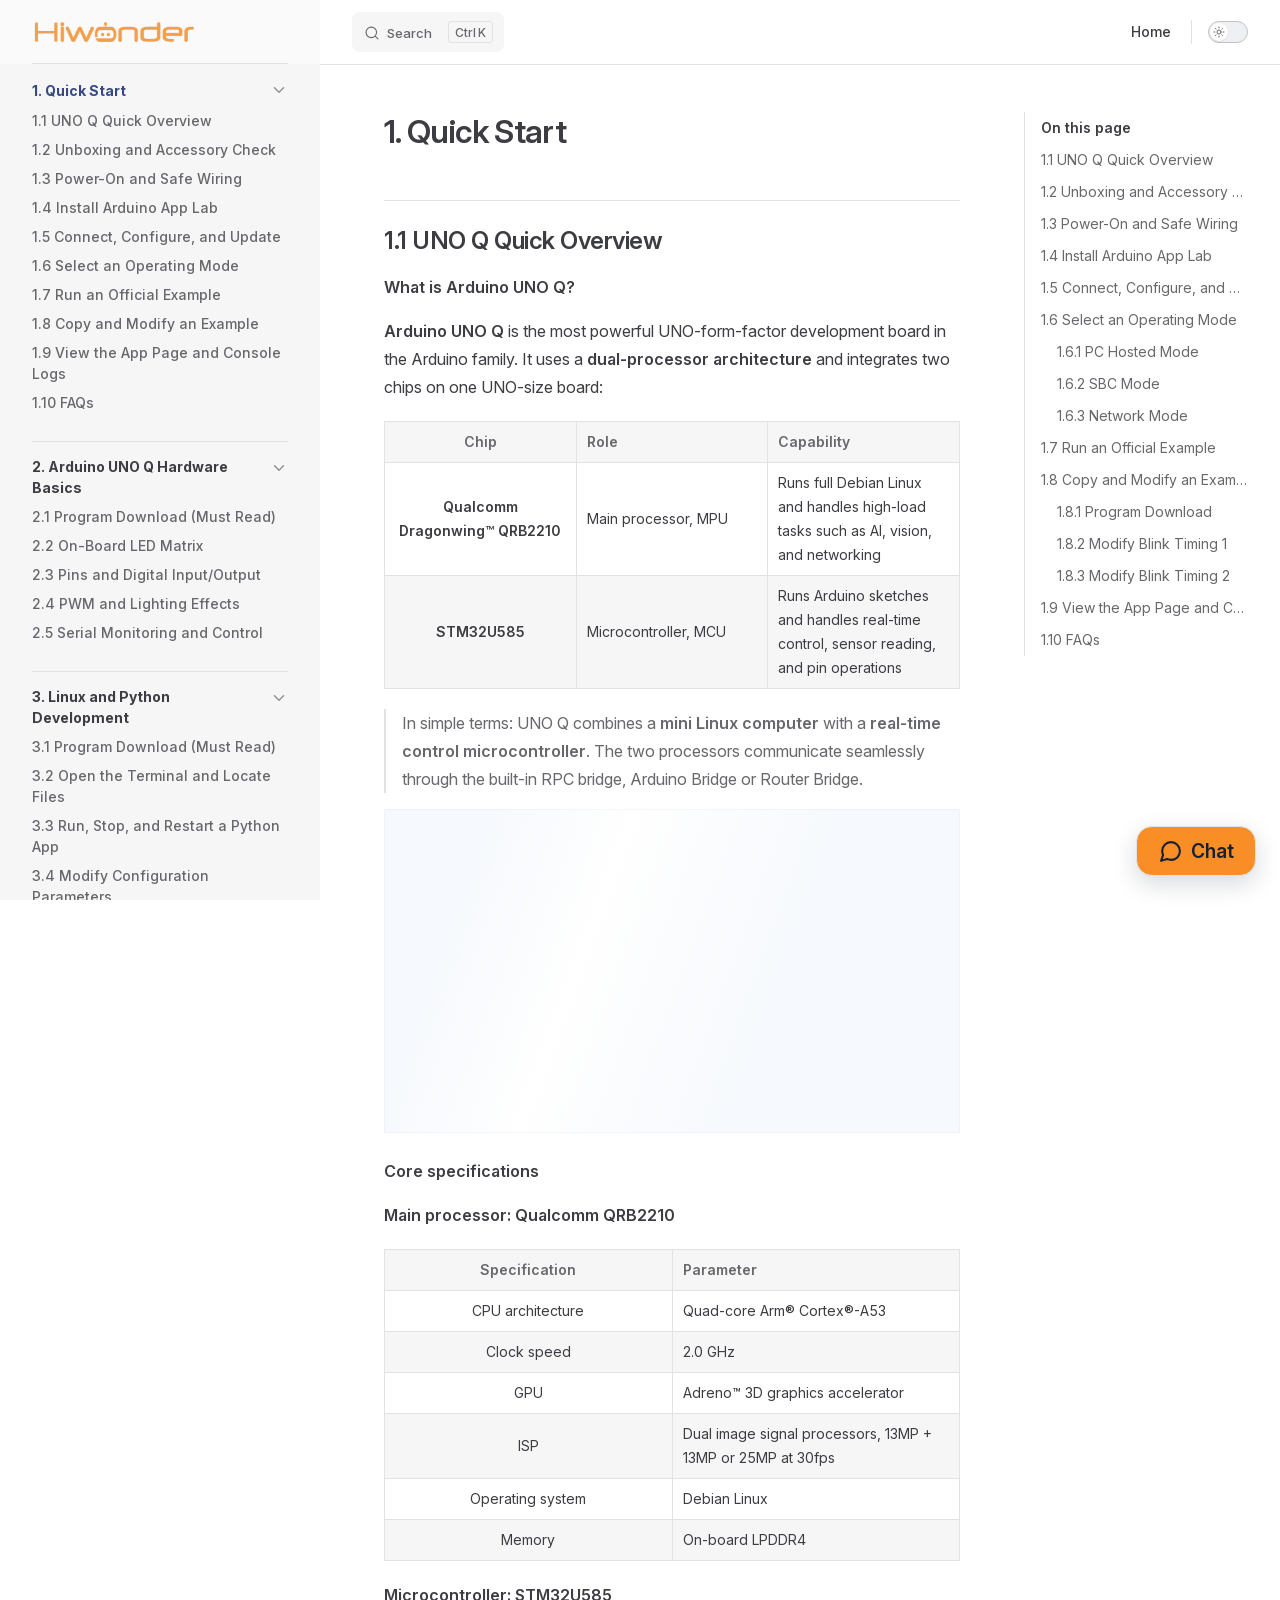
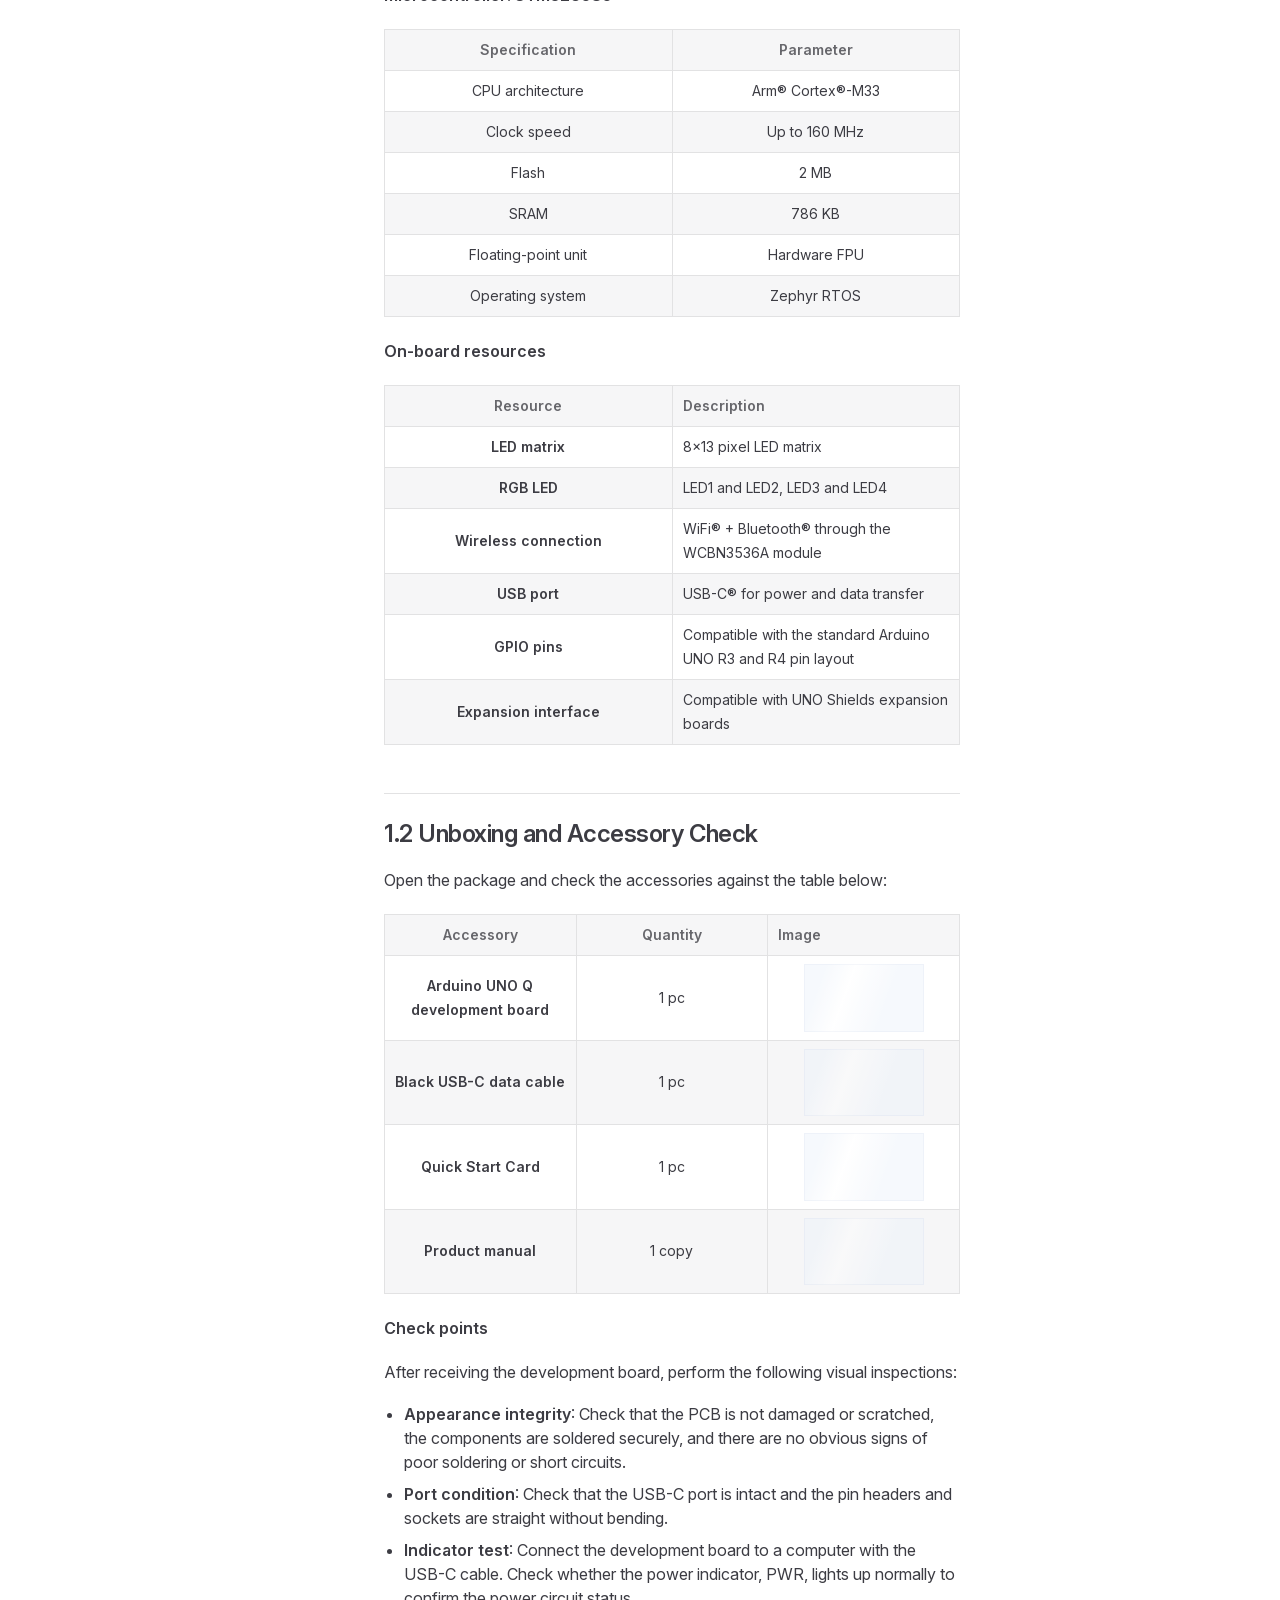
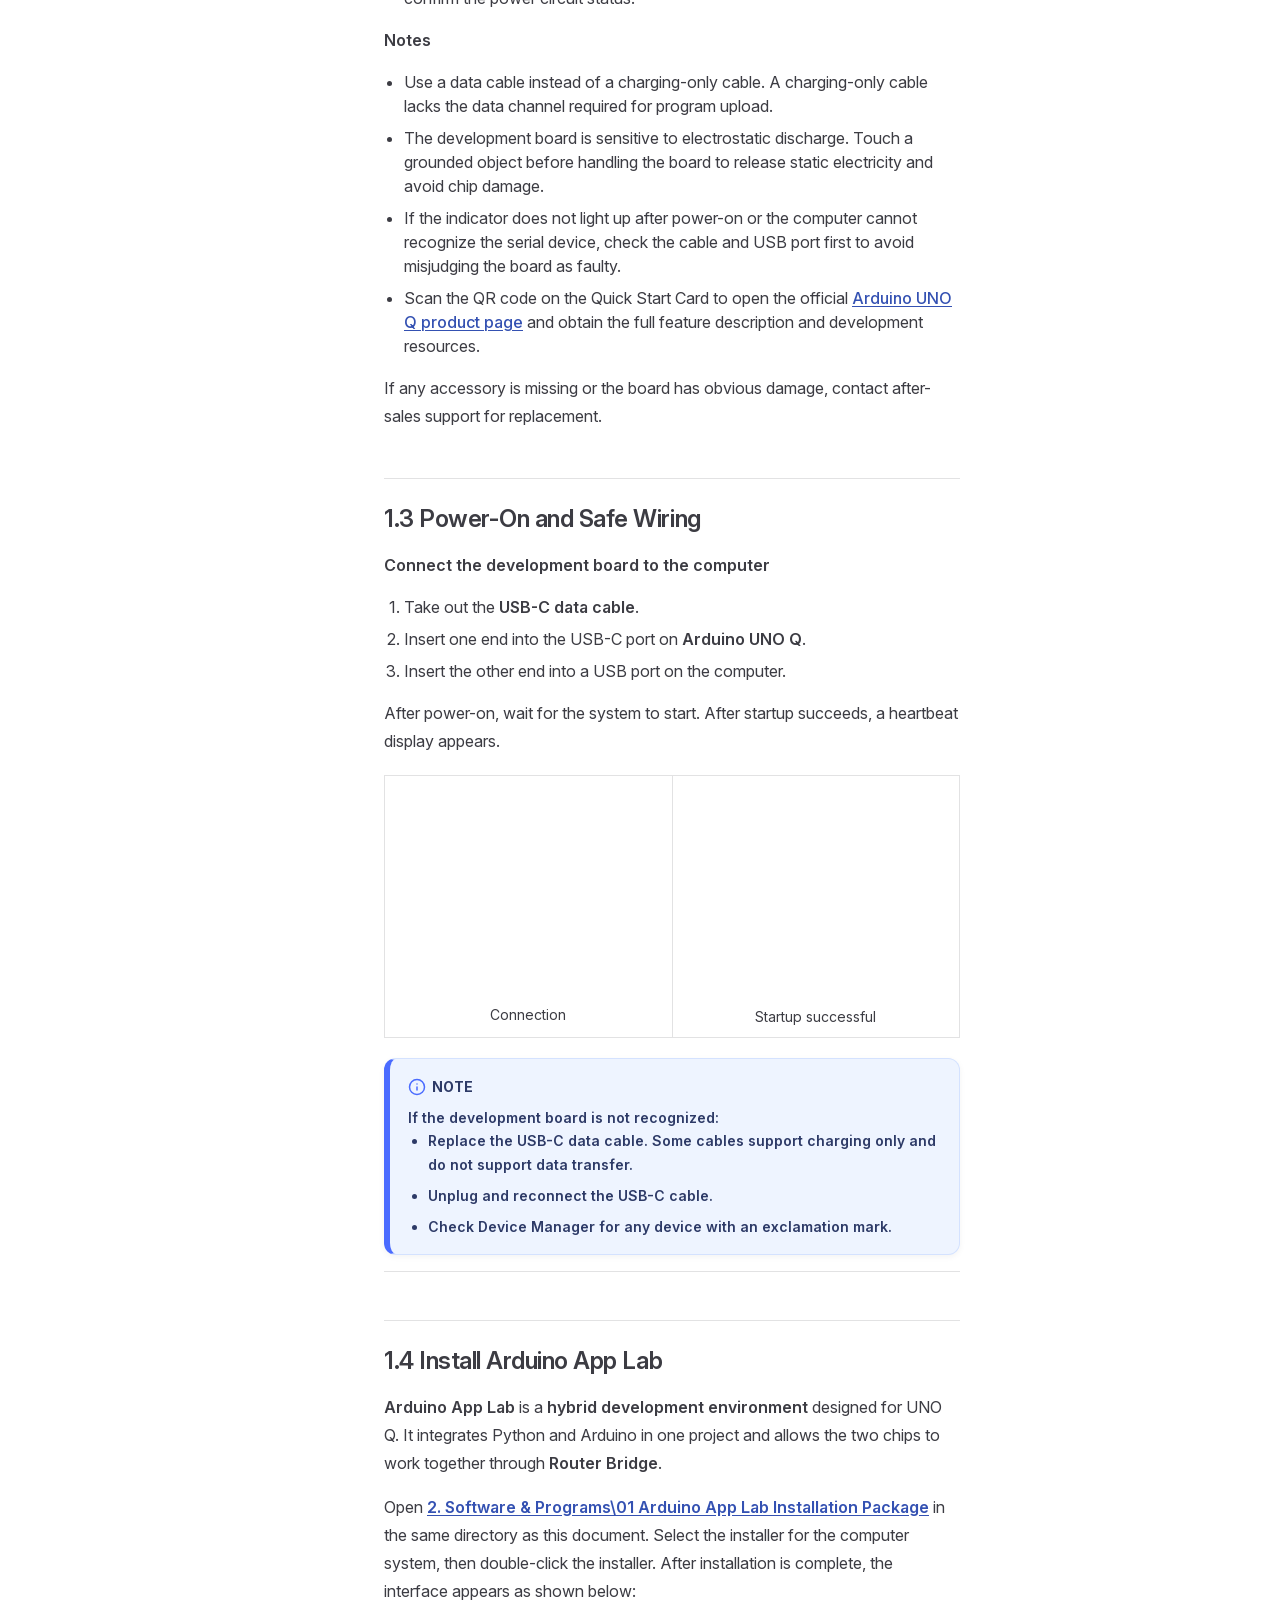
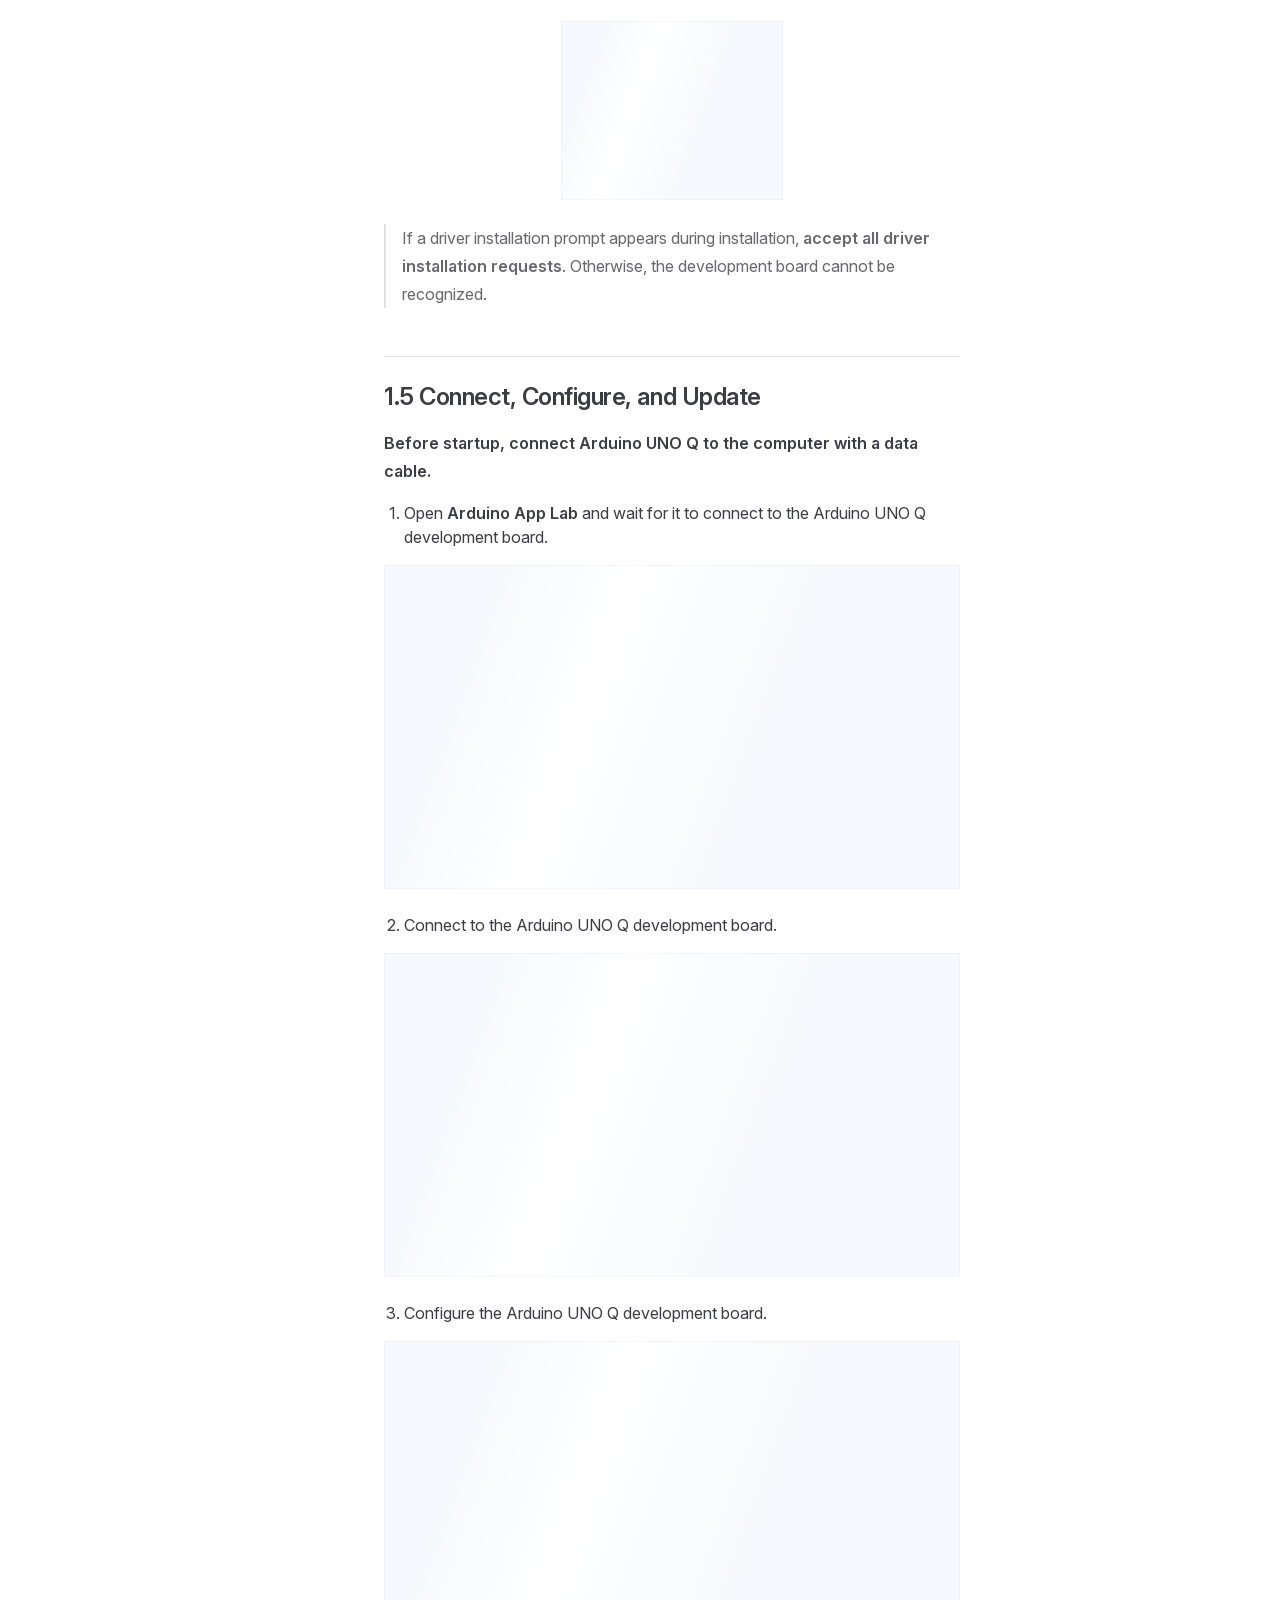
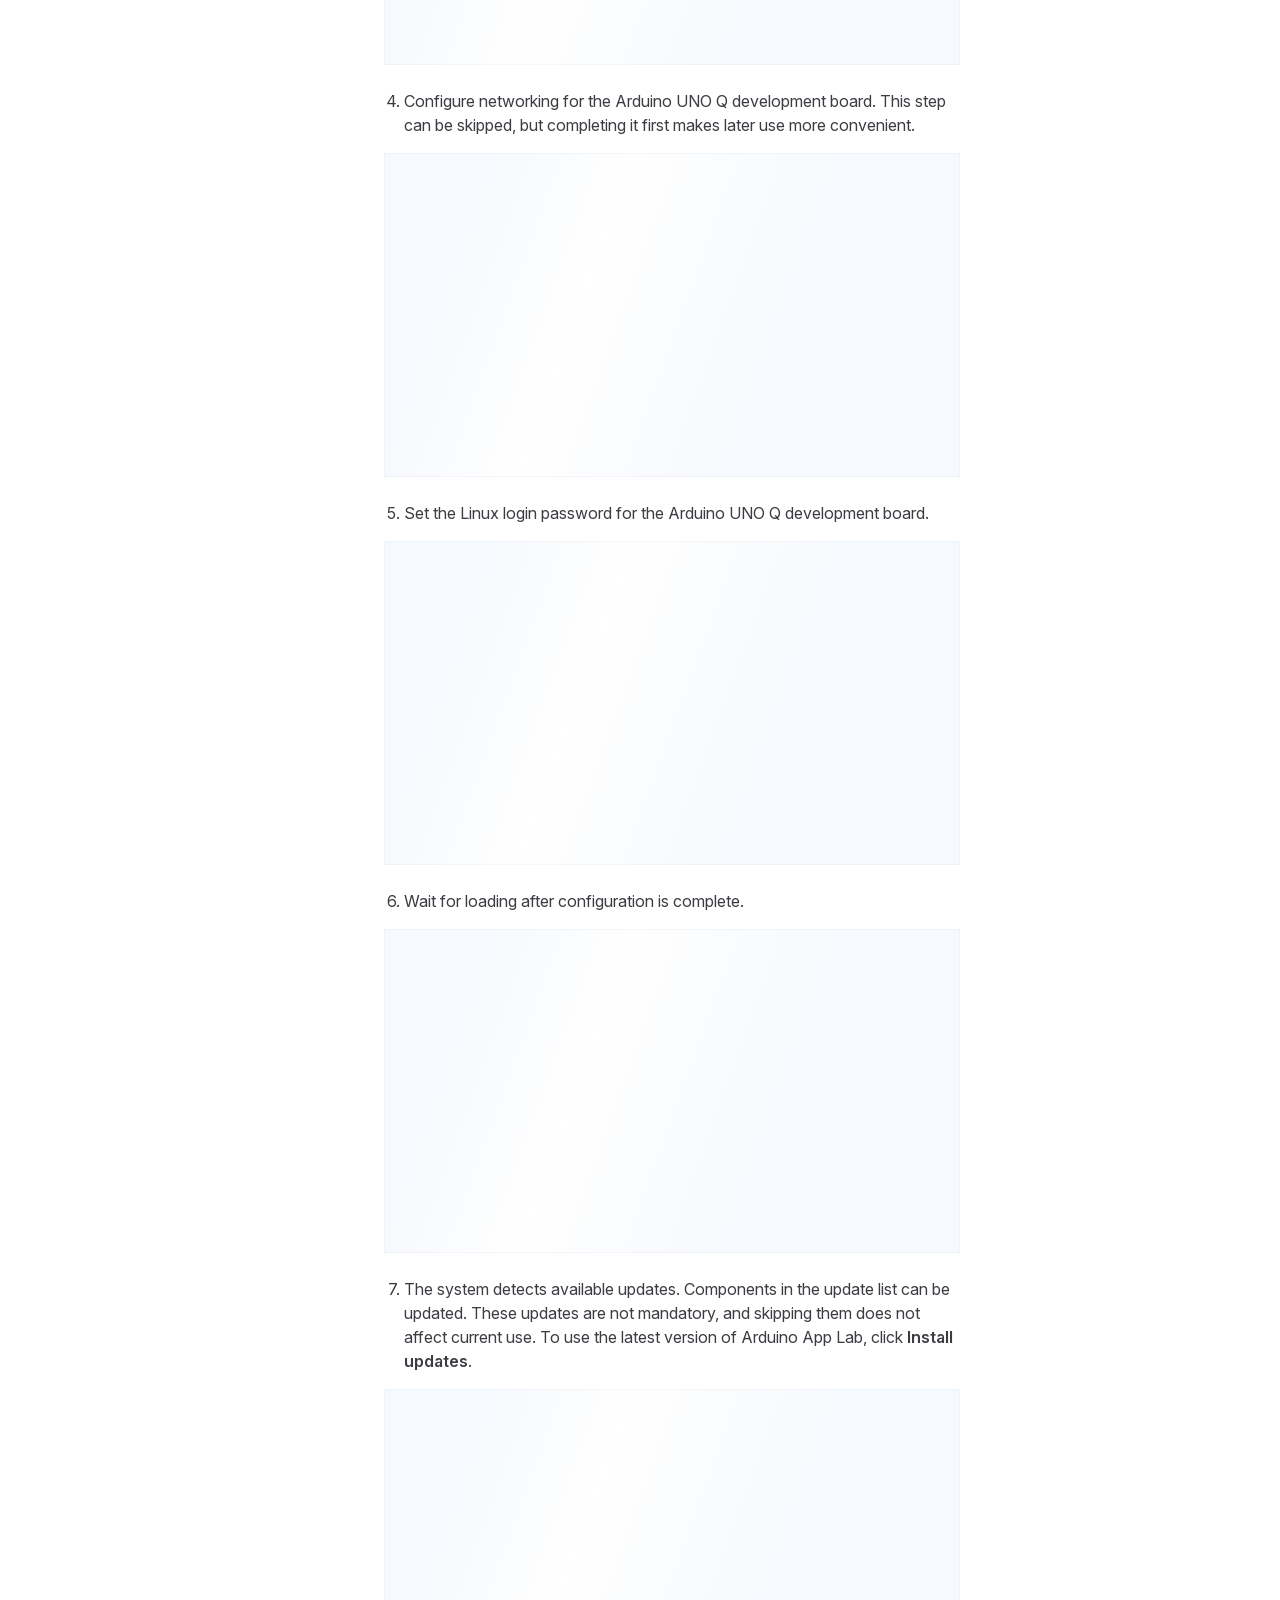
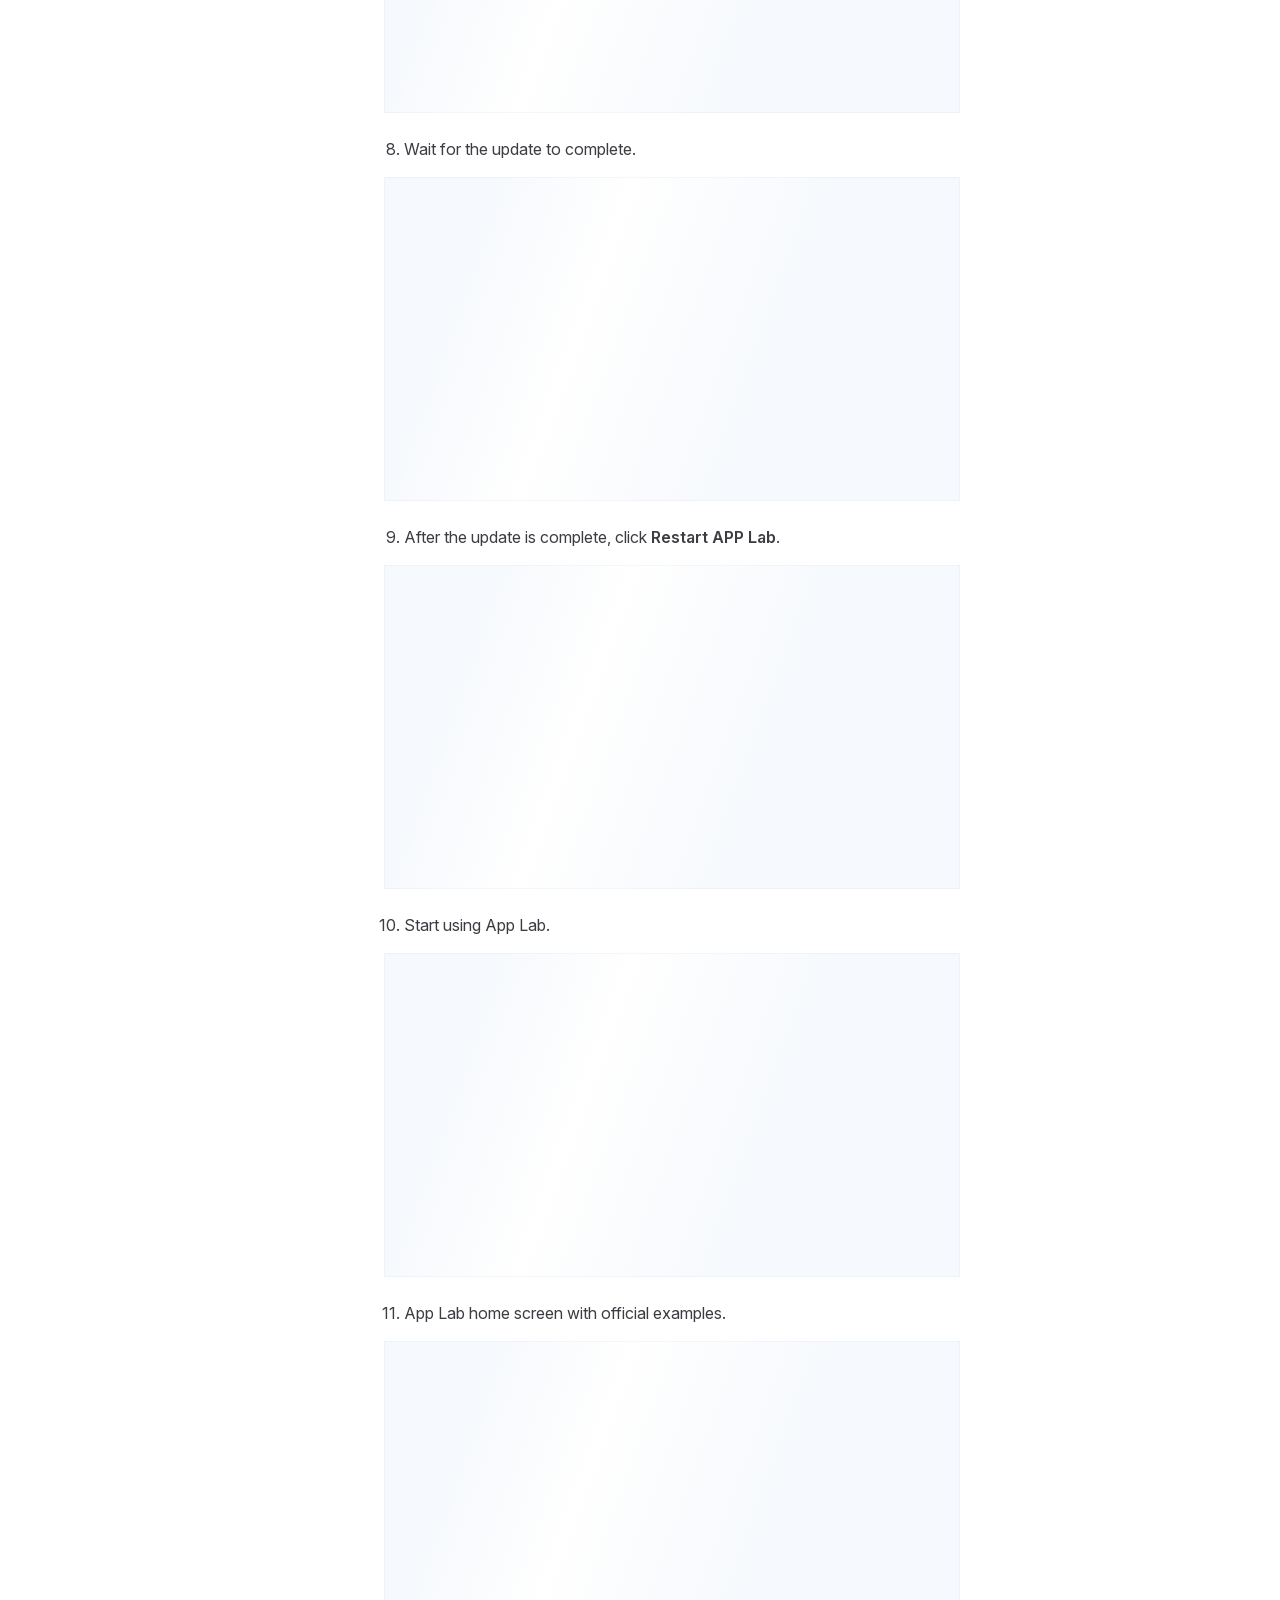
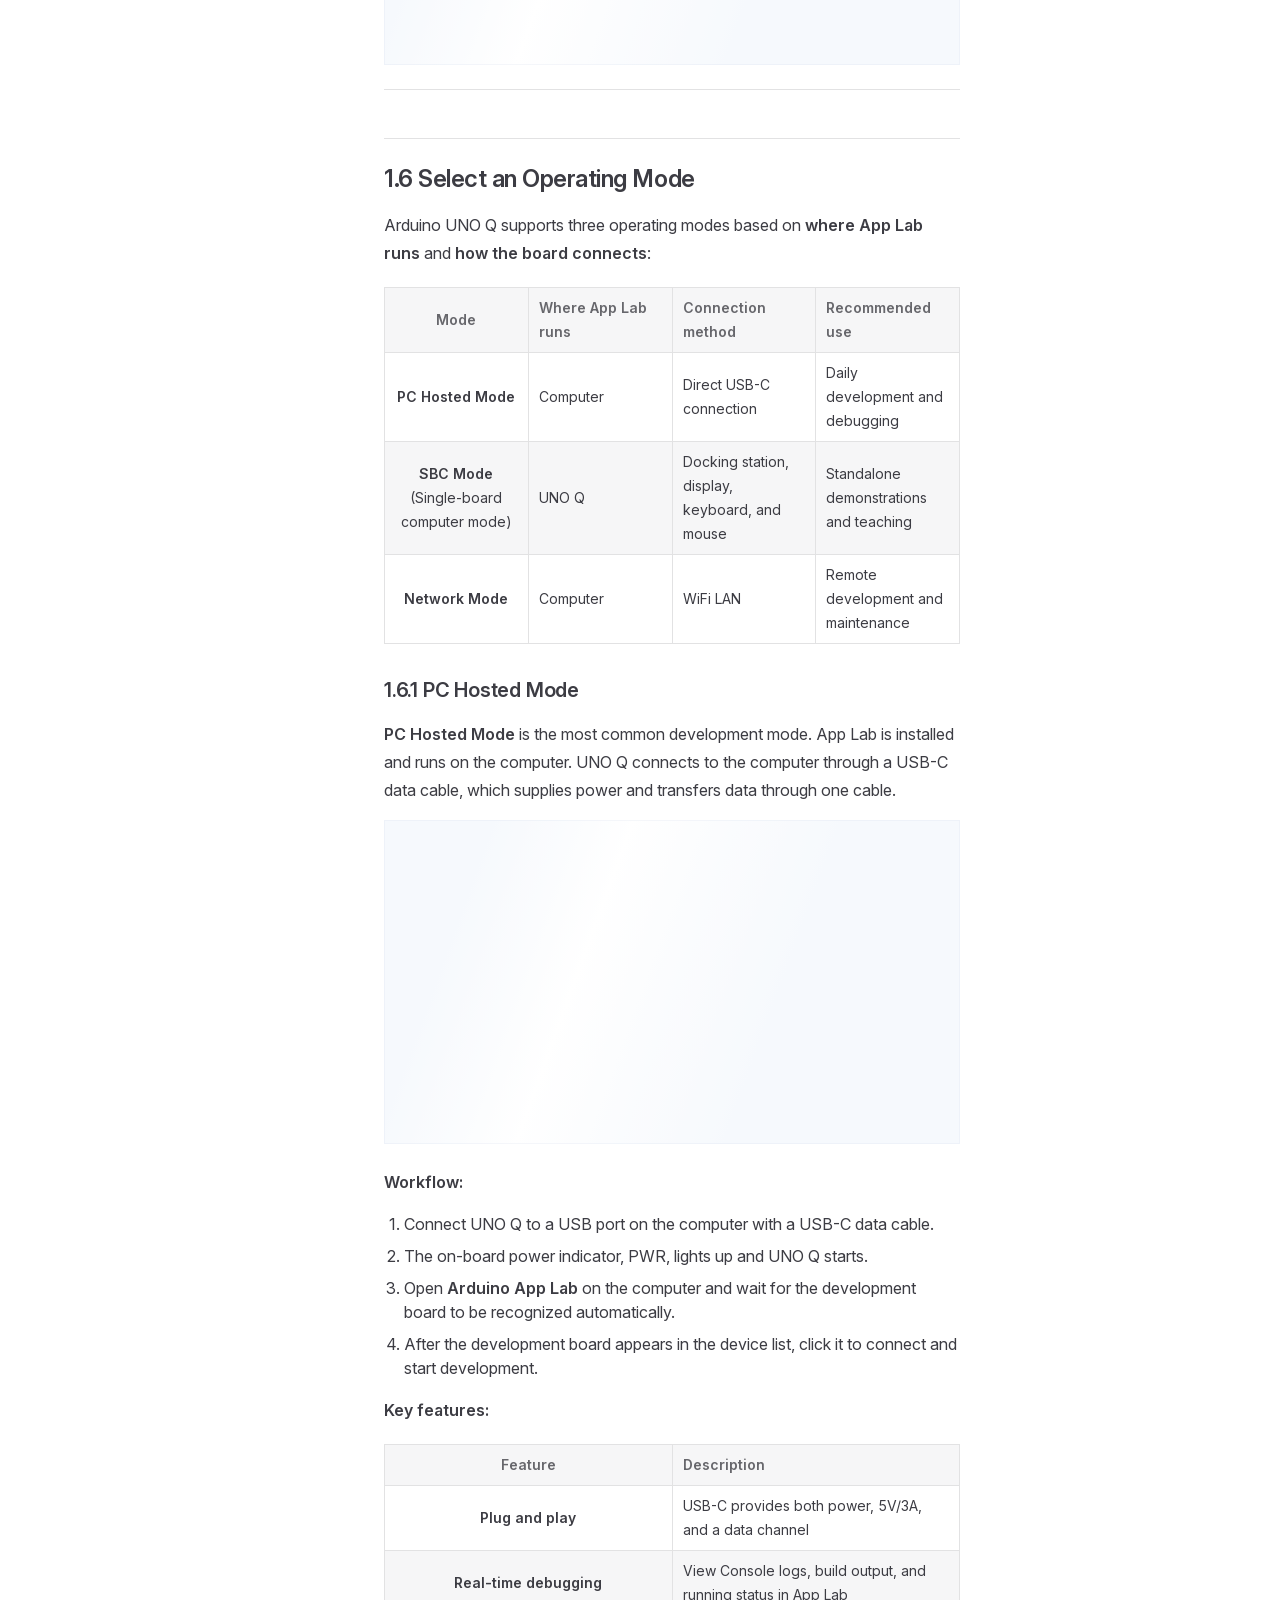
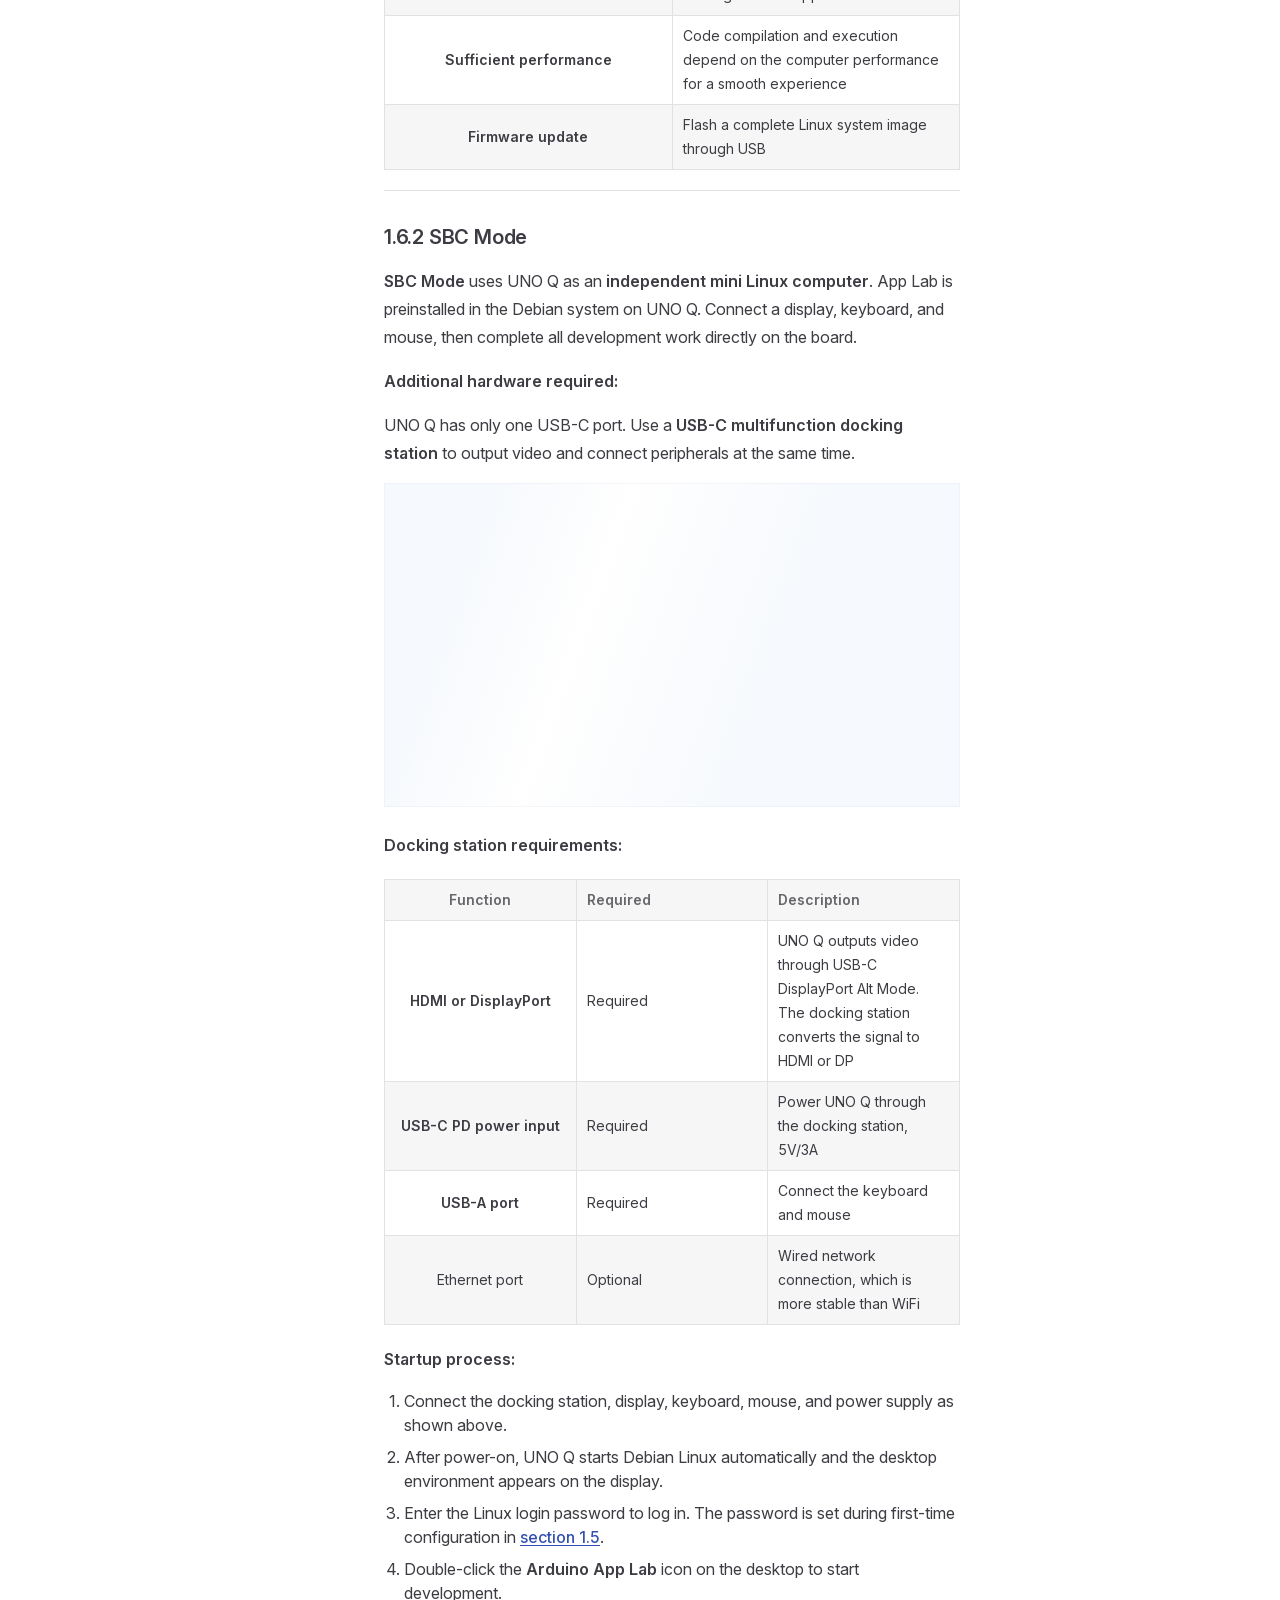
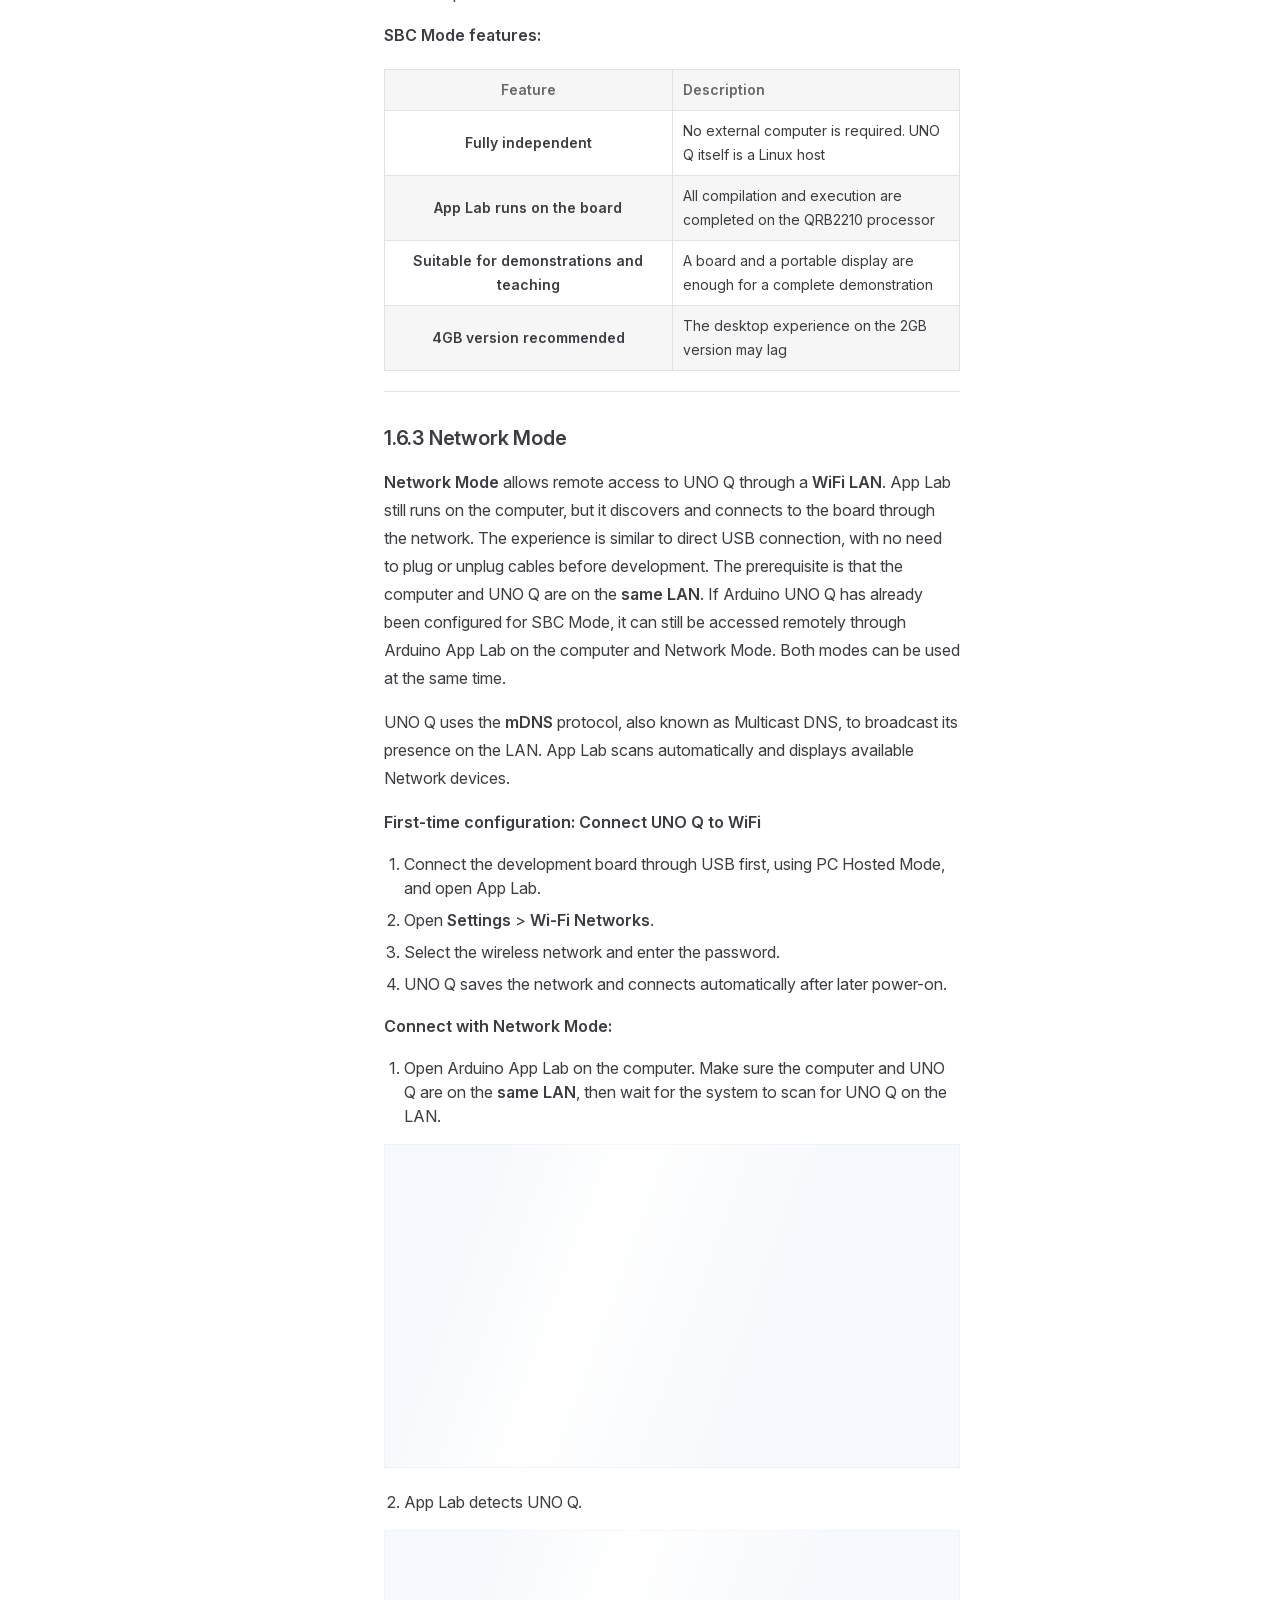
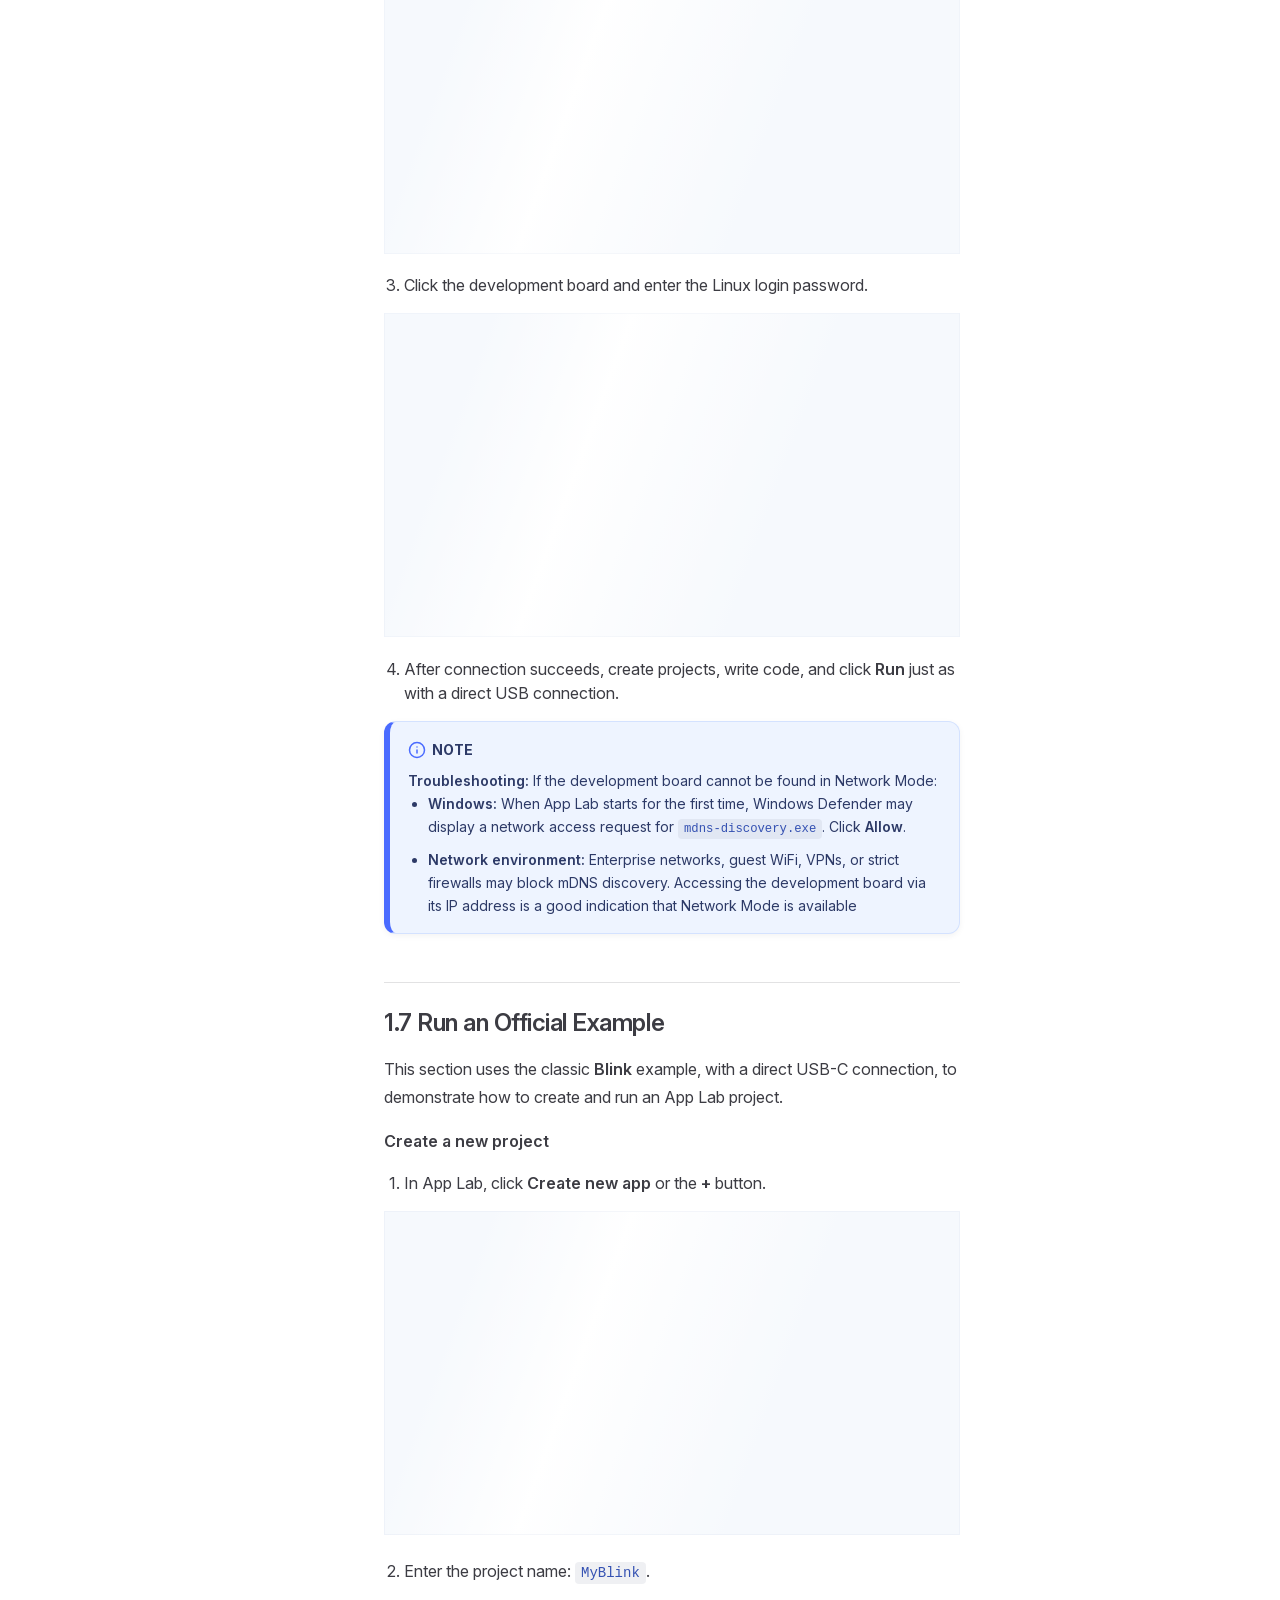
==== commit 3112d151: "内容修改" ====
--- a/projects/arduino-uno-q/en/latest/index.html
+++ b/projects/arduino-uno-q/en/latest/index.html
@@ -6,21 +6,21 @@
     <title>Arduino Uno Q Documentation</title>
     <meta name="description" content="Arduino Uno Q documentation">
     <meta name="generator" content="VitePress v1.6.4">
-    <link rel="preload stylesheet" href="/projects/arduino-uno-q/en/latest/assets/style.DXjx2-Ng.css" as="style">
+    <link rel="preload stylesheet" href="/projects/arduino-uno-q/en/latest/assets/style.CLCtqJzo.css" as="style">
     <link rel="preload stylesheet" href="/projects/arduino-uno-q/en/latest/vp-icons.css" as="style">
     
-    <script type="module" src="/projects/arduino-uno-q/en/latest/assets/app.egd_pa8c.js"></script>
+    <script type="module" src="/projects/arduino-uno-q/en/latest/assets/app.C3cvMxBQ.js"></script>
     <link rel="preload" href="/projects/arduino-uno-q/en/latest/assets/inter-roman-latin.Di8DUHzh.woff2" as="font" type="font/woff2" crossorigin="">
-    <link rel="modulepreload" href="/projects/arduino-uno-q/en/latest/assets/chunks/theme.VAm-AWe8.js">
-    <link rel="modulepreload" href="/projects/arduino-uno-q/en/latest/assets/chunks/framework.jsYB_3iw.js">
-    <link rel="modulepreload" href="/projects/arduino-uno-q/en/latest/assets/index.md.CzAoH26S.lean.js">
+    <link rel="modulepreload" href="/projects/arduino-uno-q/en/latest/assets/chunks/theme.Bw8HeBSX.js">
+    <link rel="modulepreload" href="/projects/arduino-uno-q/en/latest/assets/chunks/framework.BLt8sPyM.js">
+    <link rel="modulepreload" href="/projects/arduino-uno-q/en/latest/assets/index.md.69cskhj6.lean.js">
     <link rel="icon" href="/projects/arduino-uno-q/en/latest/favicon.ico">
     <script id="check-dark-mode">(()=>{const e=localStorage.getItem("vitepress-theme-appearance")||"auto",a=window.matchMedia("(prefers-color-scheme: dark)").matches;(!e||e==="auto"?a:e==="dark")&&document.documentElement.classList.add("dark")})();</script>
     <script id="check-mac-os">document.documentElement.classList.toggle("mac",/Mac|iPhone|iPod|iPad/i.test(navigator.platform));</script>
   </head>
   <body>
     <div id="app"><!--[--><div class="page-redirect" style="text-align:center;padding:100px 20px;"><p>Redirecting to content page...</p><p><a href="/projects/arduino-uno-q/en/latest/docs/1.Quick_Start.html" target="_self">If you are not redirected automatically, click here</a></p></div><!--[--><!----><!--]--><!----><div class="feedback-widget"><!----><button class="feedback-widget__trigger" type="button" aria-expanded="false" aria-label="Open feedback form"><span class="feedback-widget__icon" aria-hidden="true"><svg viewBox="0 0 24 24" focusable="false"><path d="M21 11.5a8.4 8.4 0 0 1-.9 3.8 8.5 8.5 0 0 1-7.6 4.7 8.4 8.4 0 0 1-3.8-.9L3 21l1.9-5.7A8.4 8.4 0 0 1 4 11.5 8.5 8.5 0 0 1 12.5 3 8.5 8.5 0 0 1 21 11.5Z"></path></svg></span><span>Chat</span></button></div><!--]--></div>
-    <script>window.__VP_HASH_MAP__=JSON.parse("{\"docs_1.quick_start.md\":\"l1Jf2QdD\",\"docs_2.arduino_uno_q_hardware_basics.md\":\"UCxXeVHm\",\"docs_3.linux_and_python_development.md\":\"CEAvR8NM\",\"docs_4.bridge_based_dual_side_collaboration.md\":\"BJOEkoQ8\",\"docs_5.networking_and_ai_applications.md\":\"62Ea4K-M\",\"docs_6.integrated_project_practice.md\":\"FO3qMcxc\",\"docs_appendix.md\":\"C2BFpTpN\",\"docs_index.md\":\"DCTjBdXa\",\"index.md\":\"CzAoH26S\"}");window.__VP_SITE_DATA__=JSON.parse("{\"lang\":\"en-US\",\"dir\":\"ltr\",\"title\":\"Arduino Uno Q Documentation\",\"description\":\"Arduino Uno Q documentation\",\"base\":\"/projects/arduino-uno-q/en/latest/\",\"head\":[],\"router\":{\"prefetchLinks\":true},\"appearance\":true,\"themeConfig\":{\"siteTitle\":false,\"logo\":\"/e-logo.webp\",\"outline\":[2,3],\"search\":{\"provider\":\"local\",\"options\":{\"translations\":{\"button\":{\"buttonText\":\"Search\",\"buttonAriaLabel\":\"Search\"},\"modal\":{\"searchBox\":{\"resetButtonTitle\":\"Clear search query\",\"resetButtonAriaLabel\":\"Clear search query\",\"cancelButtonText\":\"Cancel\",\"cancelButtonAriaLabel\":\"Cancel\"},\"startScreen\":{\"recentSearchTitle\":\"Recent Searches\",\"noRecentSearchText\":\"No recent searches\",\"suggestedQueryTitle\":\"Suggested Queries\"},\"noResultsScreen\":{\"noResultsText\":\"No results found for\",\"suggestedQueryText\":\"You can try searching for\",\"reportMissingResultsText\":\"Have any queries?\",\"reportMissingResultsLinkText\":\"Report here\"},\"footer\":{\"selectText\":\"to select\",\"navigateText\":\"to navigate\",\"closeText\":\"to close\"}}}}},\"nav\":[{\"text\":\"Home\",\"link\":\"https://www.hiwonder.net/\",\"target\":\"_self\"}],\"sidebar\":[{\"text\":\"1. Quick Start\",\"link\":\"/docs/1.Quick_Start.html\",\"collapsed\":false,\"items\":[{\"text\":\"1.1 UNO Q Quick Overview\",\"link\":\"/docs/1.Quick_Start.html#_1-1-uno-q-quick-overview\"},{\"text\":\"1.2 Unboxing and Accessory Check\",\"link\":\"/docs/1.Quick_Start.html#_1-2-unboxing-and-accessory-check\"},{\"text\":\"1.3 Power-On and Safe Wiring\",\"link\":\"/docs/1.Quick_Start.html#_1-3-power-on-and-safe-wiring\"},{\"text\":\"1.4 Install Arduino App Lab\",\"link\":\"/docs/1.Quick_Start.html#_1-4-install-arduino-app-lab\"},{\"text\":\"1.5 Connect, Configure, and Update\",\"link\":\"/docs/1.Quick_Start.html#_1-5-connect-configure-and-update\"},{\"text\":\"1.6 Select an Operating Mode\",\"link\":\"/docs/1.Quick_Start.html#_1-6-select-an-operating-mode\"},{\"text\":\"1.7 Run an Official Example\",\"link\":\"/docs/1.Quick_Start.html#_1-7-run-an-official-example\"},{\"text\":\"1.8 Copy and Modify an Example\",\"link\":\"/docs/1.Quick_Start.html#_1-8-copy-and-modify-an-example\"},{\"text\":\"1.9 View the App Page and Console Logs\",\"link\":\"/docs/1.Quick_Start.html#_1-9-view-the-app-page-and-console-logs\"},{\"text\":\"1.10 FAQs\",\"link\":\"/docs/1.Quick_Start.html#_1-10-faqs\"}]},{\"text\":\"2. Arduino UNO Q Hardware Basics\",\"link\":\"/docs/2.Arduino_UNO_Q_Hardware_Basics.html\",\"collapsed\":false,\"items\":[{\"text\":\"2.1 Program Download (Must Read)\",\"link\":\"/docs/2.Arduino_UNO_Q_Hardware_Basics.html#_2-1-program-download-must-read\"},{\"text\":\"2.2 On-Board LED Matrix\",\"link\":\"/docs/2.Arduino_UNO_Q_Hardware_Basics.html#_2-2-on-board-led-matrix\"},{\"text\":\"2.3 Pins and Digital Input/Output\",\"link\":\"/docs/2.Arduino_UNO_Q_Hardware_Basics.html#_2-3-pins-and-digital-input-output\"},{\"text\":\"2.4 PWM and Lighting Effects\",\"link\":\"/docs/2.Arduino_UNO_Q_Hardware_Basics.html#_2-4-pwm-and-lighting-effects\"},{\"text\":\"2.5 Serial Monitoring and Control\",\"link\":\"/docs/2.Arduino_UNO_Q_Hardware_Basics.html#_2-5-serial-monitoring-and-control\"}]},{\"text\":\"3. Linux and Python Development\",\"link\":\"/docs/3.Linux_and_Python_Development.html\",\"collapsed\":false,\"items\":[{\"text\":\"3.1 Program Download (Must Read)\",\"link\":\"/docs/3.Linux_and_Python_Development.html#_3-1-program-download-must-read\"},{\"text\":\"3.2 Open the Terminal and Locate Files\",\"link\":\"/docs/3.Linux_and_Python_Development.html#_3-2-open-the-terminal-and-locate-files\"},{\"text\":\"3.3 Run, Stop, and Restart a Python App\",\"link\":\"/docs/3.Linux_and_Python_Development.html#_3-3-run-stop-and-restart-a-python-app\"},{\"text\":\"3.4 Modify Configuration Parameters\",\"link\":\"/docs/3.Linux_and_Python_Development.html#_3-4-modify-configuration-parameters\"},{\"text\":\"3.5 Save Data\",\"link\":\"/docs/3.Linux_and_Python_Development.html#_3-5-save-data\"},{\"text\":\"3.6 View Device Status and Logs\",\"link\":\"/docs/3.Linux_and_Python_Development.html#_3-6-view-device-status-and-logs\"},{\"text\":\"3.7 Create a Local Status Page\",\"link\":\"/docs/3.Linux_and_Python_Development.html#_3-7-create-a-local-status-page\"}]},{\"text\":\"4. Bridge-Based Dual-Side Collaboration\",\"link\":\"/docs/4.Bridge_Based_Dual_Side_Collaboration.html\",\"collapsed\":false,\"items\":[{\"text\":\"4.1 Program Download (Must Read)\",\"link\":\"/docs/4.Bridge_Based_Dual_Side_Collaboration.html#_4-1-program-download-must-read\"},{\"text\":\"4.2 Bridge Overview\",\"link\":\"/docs/4.Bridge_Based_Dual_Side_Collaboration.html#_4-2-bridge-overview\"},{\"text\":\"4.3 Send Data from MCU to Python\",\"link\":\"/docs/4.Bridge_Based_Dual_Side_Collaboration.html#_4-3-send-data-from-mcu-to-python\"},{\"text\":\"4.4 Control the MCU from Python\",\"link\":\"/docs/4.Bridge_Based_Dual_Side_Collaboration.html#_4-4-control-the-mcu-from-python\"},{\"text\":\"4.5 Commands, Responses, and Timeouts\",\"link\":\"/docs/4.Bridge_Based_Dual_Side_Collaboration.html#_4-5-commands-responses-and-timeouts\"},{\"text\":\"4.6 Disconnection, Restart, and Error Recovery\",\"link\":\"/docs/4.Bridge_Based_Dual_Side_Collaboration.html#_4-6-disconnection-restart-and-error-recovery\"}]},{\"text\":\"5. Networking and AI Applications\",\"link\":\"/docs/5.Networking_and_AI_Applications.html\",\"collapsed\":false,\"items\":[{\"text\":\"5.1 Program Download (Must Read)\",\"link\":\"/docs/5.Networking_and_AI_Applications.html#_5-1-program-download-must-read\"},{\"text\":\"5.2 Connect to Wi-Fi\",\"link\":\"/docs/5.Networking_and_AI_Applications.html#_5-2-connect-to-wi-fi\"},{\"text\":\"5.3 Local REST and Status API\",\"link\":\"/docs/5.Networking_and_AI_Applications.html#_5-3-local-rest-and-status-api\"},{\"text\":\"5.4 Add and Run a Brick\",\"link\":\"/docs/5.Networking_and_AI_Applications.html#_5-4-add-and-run-a-brick\"},{\"text\":\"5.5 Image Classification\",\"link\":\"/docs/5.Networking_and_AI_Applications.html#_5-5-image-classification\"},{\"text\":\"5.6 Object Detection\",\"link\":\"/docs/5.Networking_and_AI_Applications.html#_5-6-object-detection\"}]},{\"text\":\"6. Integrated Project Practice\",\"link\":\"/docs/6.Integrated_Project_Practice.html\",\"collapsed\":false,\"items\":[{\"text\":\"6.1 Program Download (Must Read)\",\"link\":\"/docs/6.Integrated_Project_Practice.html#_6-1-program-download-must-read\"},{\"text\":\"6.2 RGB Light Control\",\"link\":\"/docs/6.Integrated_Project_Practice.html#_6-2-rgb-light-control\"},{\"text\":\"6.3 Weather Forecast\",\"link\":\"/docs/6.Integrated_Project_Practice.html#_6-3-weather-forecast\"},{\"text\":\"6.4 Air Quality Monitoring\",\"link\":\"/docs/6.Integrated_Project_Practice.html#_6-4-air-quality-monitoring\"}]},{\"text\":\"Appendix\",\"link\":\"/docs/Appendix.html\",\"collapsed\":false,\"items\":[]}]},\"locales\":{},\"scrollOffset\":134,\"cleanUrls\":false}");</script>
+    <script>window.__VP_HASH_MAP__=JSON.parse("{\"docs_1.quick_start.md\":\"D4DYZ2W9\",\"docs_2.arduino_uno_q_hardware_basics.md\":\"BMfgvV2t\",\"docs_3.linux_and_python_development.md\":\"CvhzGdPL\",\"docs_4.bridge_based_dual_side_collaboration.md\":\"DOS5BfUC\",\"docs_5.networking_and_ai_applications.md\":\"C95VD4LR\",\"docs_6.integrated_project_practice.md\":\"CARGtpNS\",\"docs_appendix.md\":\"DPp-NrLl\",\"docs_index.md\":\"DeXrKOlI\",\"index.md\":\"69cskhj6\"}");window.__VP_SITE_DATA__=JSON.parse("{\"lang\":\"en-US\",\"dir\":\"ltr\",\"title\":\"Arduino Uno Q Documentation\",\"description\":\"Arduino Uno Q documentation\",\"base\":\"/projects/arduino-uno-q/en/latest/\",\"head\":[],\"router\":{\"prefetchLinks\":true},\"appearance\":true,\"themeConfig\":{\"siteTitle\":false,\"logo\":\"/e-logo.webp\",\"outline\":[2,3],\"search\":{\"provider\":\"local\",\"options\":{\"translations\":{\"button\":{\"buttonText\":\"Search\",\"buttonAriaLabel\":\"Search\"},\"modal\":{\"searchBox\":{\"resetButtonTitle\":\"Clear search query\",\"resetButtonAriaLabel\":\"Clear search query\",\"cancelButtonText\":\"Cancel\",\"cancelButtonAriaLabel\":\"Cancel\"},\"startScreen\":{\"recentSearchTitle\":\"Recent Searches\",\"noRecentSearchText\":\"No recent searches\",\"suggestedQueryTitle\":\"Suggested Queries\"},\"noResultsScreen\":{\"noResultsText\":\"No results found for\",\"suggestedQueryText\":\"You can try searching for\",\"reportMissingResultsText\":\"Have any queries?\",\"reportMissingResultsLinkText\":\"Report here\"},\"footer\":{\"selectText\":\"to select\",\"navigateText\":\"to navigate\",\"closeText\":\"to close\"}}}}},\"nav\":[{\"text\":\"Home\",\"link\":\"https://www.hiwonder.net/\",\"target\":\"_self\"}],\"sidebar\":[{\"text\":\"1. Quick Start\",\"link\":\"/docs/1.Quick_Start.html\",\"collapsed\":false,\"items\":[{\"text\":\"1.1 UNO Q Quick Overview\",\"link\":\"/docs/1.Quick_Start.html#_1-1-uno-q-quick-overview\"},{\"text\":\"1.2 Unboxing and Accessory Check\",\"link\":\"/docs/1.Quick_Start.html#_1-2-unboxing-and-accessory-check\"},{\"text\":\"1.3 Power-On and Safe Wiring\",\"link\":\"/docs/1.Quick_Start.html#_1-3-power-on-and-safe-wiring\"},{\"text\":\"1.4 Install Arduino App Lab\",\"link\":\"/docs/1.Quick_Start.html#_1-4-install-arduino-app-lab\"},{\"text\":\"1.5 Connect, Configure, and Update\",\"link\":\"/docs/1.Quick_Start.html#_1-5-connect-configure-and-update\"},{\"text\":\"1.6 Select an Operating Mode\",\"link\":\"/docs/1.Quick_Start.html#_1-6-select-an-operating-mode\"},{\"text\":\"1.7 Run an Official Example\",\"link\":\"/docs/1.Quick_Start.html#_1-7-run-an-official-example\"},{\"text\":\"1.8 Copy and Modify an Example\",\"link\":\"/docs/1.Quick_Start.html#_1-8-copy-and-modify-an-example\"},{\"text\":\"1.9 View the App Page and Console Logs\",\"link\":\"/docs/1.Quick_Start.html#_1-9-view-the-app-page-and-console-logs\"},{\"text\":\"1.10 FAQs\",\"link\":\"/docs/1.Quick_Start.html#_1-10-faqs\"}]},{\"text\":\"2. Arduino UNO Q Hardware Basics\",\"link\":\"/docs/2.Arduino_UNO_Q_Hardware_Basics.html\",\"collapsed\":false,\"items\":[{\"text\":\"2.1 Program Download (Must Read)\",\"link\":\"/docs/2.Arduino_UNO_Q_Hardware_Basics.html#_2-1-program-download-must-read\"},{\"text\":\"2.2 On-Board LED Matrix\",\"link\":\"/docs/2.Arduino_UNO_Q_Hardware_Basics.html#_2-2-on-board-led-matrix\"},{\"text\":\"2.3 Pins and Digital Input/Output\",\"link\":\"/docs/2.Arduino_UNO_Q_Hardware_Basics.html#_2-3-pins-and-digital-input-output\"},{\"text\":\"2.4 PWM and Lighting Effects\",\"link\":\"/docs/2.Arduino_UNO_Q_Hardware_Basics.html#_2-4-pwm-and-lighting-effects\"},{\"text\":\"2.5 Serial Monitoring and Control\",\"link\":\"/docs/2.Arduino_UNO_Q_Hardware_Basics.html#_2-5-serial-monitoring-and-control\"}]},{\"text\":\"3. Linux and Python Development\",\"link\":\"/docs/3.Linux_and_Python_Development.html\",\"collapsed\":false,\"items\":[{\"text\":\"3.1 Program Download (Must Read)\",\"link\":\"/docs/3.Linux_and_Python_Development.html#_3-1-program-download-must-read\"},{\"text\":\"3.2 Open the Terminal and Locate Files\",\"link\":\"/docs/3.Linux_and_Python_Development.html#_3-2-open-the-terminal-and-locate-files\"},{\"text\":\"3.3 Run, Stop, and Restart a Python App\",\"link\":\"/docs/3.Linux_and_Python_Development.html#_3-3-run-stop-and-restart-a-python-app\"},{\"text\":\"3.4 Modify Configuration Parameters\",\"link\":\"/docs/3.Linux_and_Python_Development.html#_3-4-modify-configuration-parameters\"},{\"text\":\"3.5 Save Data\",\"link\":\"/docs/3.Linux_and_Python_Development.html#_3-5-save-data\"},{\"text\":\"3.6 View Device Status and Logs\",\"link\":\"/docs/3.Linux_and_Python_Development.html#_3-6-view-device-status-and-logs\"},{\"text\":\"3.7 Create a Local Status Page\",\"link\":\"/docs/3.Linux_and_Python_Development.html#_3-7-create-a-local-status-page\"}]},{\"text\":\"4. Bridge-Based Dual-Side Collaboration\",\"link\":\"/docs/4.Bridge_Based_Dual_Side_Collaboration.html\",\"collapsed\":false,\"items\":[{\"text\":\"4.1 Program Download (Must Read)\",\"link\":\"/docs/4.Bridge_Based_Dual_Side_Collaboration.html#_4-1-program-download-must-read\"},{\"text\":\"4.2 Bridge Overview\",\"link\":\"/docs/4.Bridge_Based_Dual_Side_Collaboration.html#_4-2-bridge-overview\"},{\"text\":\"4.3 Send Data from MCU to Python\",\"link\":\"/docs/4.Bridge_Based_Dual_Side_Collaboration.html#_4-3-send-data-from-mcu-to-python\"},{\"text\":\"4.4 Control the MCU from Python\",\"link\":\"/docs/4.Bridge_Based_Dual_Side_Collaboration.html#_4-4-control-the-mcu-from-python\"},{\"text\":\"4.5 Commands, Responses, and Timeouts\",\"link\":\"/docs/4.Bridge_Based_Dual_Side_Collaboration.html#_4-5-commands-responses-and-timeouts\"},{\"text\":\"4.6 Disconnection, Restart, and Error Recovery\",\"link\":\"/docs/4.Bridge_Based_Dual_Side_Collaboration.html#_4-6-disconnection-restart-and-error-recovery\"}]},{\"text\":\"5. Networking and AI Applications\",\"link\":\"/docs/5.Networking_and_AI_Applications.html\",\"collapsed\":false,\"items\":[{\"text\":\"5.1 Program Download (Must Read)\",\"link\":\"/docs/5.Networking_and_AI_Applications.html#_5-1-program-download-must-read\"},{\"text\":\"5.2 Connect to Wi-Fi\",\"link\":\"/docs/5.Networking_and_AI_Applications.html#_5-2-connect-to-wi-fi\"},{\"text\":\"5.3 Local REST and Status API\",\"link\":\"/docs/5.Networking_and_AI_Applications.html#_5-3-local-rest-and-status-api\"},{\"text\":\"5.4 Add and Run a Brick\",\"link\":\"/docs/5.Networking_and_AI_Applications.html#_5-4-add-and-run-a-brick\"},{\"text\":\"5.5 Image Classification\",\"link\":\"/docs/5.Networking_and_AI_Applications.html#_5-5-image-classification\"},{\"text\":\"5.6 Object Detection\",\"link\":\"/docs/5.Networking_and_AI_Applications.html#_5-6-object-detection\"}]},{\"text\":\"6. Integrated Project Practice\",\"link\":\"/docs/6.Integrated_Project_Practice.html\",\"collapsed\":false,\"items\":[{\"text\":\"6.1 Program Download (Must Read)\",\"link\":\"/docs/6.Integrated_Project_Practice.html#_6-1-program-download-must-read\"},{\"text\":\"6.2 RGB Light Control\",\"link\":\"/docs/6.Integrated_Project_Practice.html#_6-2-rgb-light-control\"},{\"text\":\"6.3 Weather Forecast\",\"link\":\"/docs/6.Integrated_Project_Practice.html#_6-3-weather-forecast\"},{\"text\":\"6.4 Air Quality Monitoring\",\"link\":\"/docs/6.Integrated_Project_Practice.html#_6-4-air-quality-monitoring\"}]},{\"text\":\"Appendix\",\"link\":\"/docs/Appendix.html\",\"collapsed\":false,\"items\":[]}]},\"locales\":{},\"scrollOffset\":134,\"cleanUrls\":false}");</script>
     
   </body>
 </html>
--- a/projects/arduino-uno-q/en/latest/assets/style.CLCtqJzo.css
+++ b/projects/arduino-uno-q/en/latest/assets/style.CLCtqJzo.css
@@ -0,0 +1,6009 @@
+
+
+@font-face {
+  font-family: Inter;
+  font-style: normal;
+  font-weight: 100 900;
+  font-display: swap;
+  src: url('/projects/arduino-uno-q/en/latest/assets/inter-roman-cyrillic-ext.BBPuwvHQ.woff2') format('woff2');
+  unicode-range: U+0460-052F, U+1C80-1C88, U+20B4, U+2DE0-2DFF, U+A640-A69F,
+    U+FE2E-FE2F;
+}
+
+@font-face {
+  font-family: Inter;
+  font-style: normal;
+  font-weight: 100 900;
+  font-display: swap;
+  src: url('/projects/arduino-uno-q/en/latest/assets/inter-roman-cyrillic.C5lxZ8CY.woff2') format('woff2');
+  unicode-range: U+0301, U+0400-045F, U+0490-0491, U+04B0-04B1, U+2116;
+}
+
+@font-face {
+  font-family: Inter;
+  font-style: normal;
+  font-weight: 100 900;
+  font-display: swap;
+  src: url('/projects/arduino-uno-q/en/latest/assets/inter-roman-greek-ext.CqjqNYQ-.woff2') format('woff2');
+  unicode-range: U+1F00-1FFF;
+}
+
+@font-face {
+  font-family: Inter;
+  font-style: normal;
+  font-weight: 100 900;
+  font-display: swap;
+  src: url('/projects/arduino-uno-q/en/latest/assets/inter-roman-greek.BBVDIX6e.woff2') format('woff2');
+  unicode-range: U+0370-0377, U+037A-037F, U+0384-038A, U+038C, U+038E-03A1,
+    U+03A3-03FF;
+}
+
+@font-face {
+  font-family: Inter;
+  font-style: normal;
+  font-weight: 100 900;
+  font-display: swap;
+  src: url('/projects/arduino-uno-q/en/latest/assets/inter-roman-vietnamese.BjW4sHH5.woff2') format('woff2');
+  unicode-range: U+0102-0103, U+0110-0111, U+0128-0129, U+0168-0169,
+    U+01A0-01A1, U+01AF-01B0, U+0300-0301, U+0303-0304, U+0308-0309, U+0323,
+    U+0329, U+1EA0-1EF9, U+20AB;
+}
+
+@font-face {
+  font-family: Inter;
+  font-style: normal;
+  font-weight: 100 900;
+  font-display: swap;
+  src: url('/projects/arduino-uno-q/en/latest/assets/inter-roman-latin-ext.4ZJIpNVo.woff2') format('woff2');
+  unicode-range: U+0100-02AF, U+0304, U+0308, U+0329, U+1E00-1E9F, U+1EF2-1EFF,
+    U+2020, U+20A0-20AB, U+20AD-20C0, U+2113, U+2C60-2C7F, U+A720-A7FF;
+}
+
+@font-face {
+  font-family: Inter;
+  font-style: normal;
+  font-weight: 100 900;
+  font-display: swap;
+  src: url('/projects/arduino-uno-q/en/latest/assets/inter-roman-latin.Di8DUHzh.woff2') format('woff2');
+  unicode-range: U+0000-00FF, U+0131, U+0152-0153, U+02BB-02BC, U+02C6, U+02DA,
+    U+02DC, U+0304, U+0308, U+0329, U+2000-206F, U+2074, U+20AC, U+2122, U+2191,
+    U+2193, U+2212, U+2215, U+FEFF, U+FFFD;
+}
+
+@font-face {
+  font-family: Inter;
+  font-style: italic;
+  font-weight: 100 900;
+  font-display: swap;
+  src: url('/projects/arduino-uno-q/en/latest/assets/inter-italic-cyrillic-ext.r48I6akx.woff2') format('woff2');
+  unicode-range: U+0460-052F, U+1C80-1C88, U+20B4, U+2DE0-2DFF, U+A640-A69F,
+    U+FE2E-FE2F;
+}
+
+@font-face {
+  font-family: Inter;
+  font-style: italic;
+  font-weight: 100 900;
+  font-display: swap;
+  src: url('/projects/arduino-uno-q/en/latest/assets/inter-italic-cyrillic.By2_1cv3.woff2') format('woff2');
+  unicode-range: U+0301, U+0400-045F, U+0490-0491, U+04B0-04B1, U+2116;
+}
+
+@font-face {
+  font-family: Inter;
+  font-style: italic;
+  font-weight: 100 900;
+  font-display: swap;
+  src: url('/projects/arduino-uno-q/en/latest/assets/inter-italic-greek-ext.1u6EdAuj.woff2') format('woff2');
+  unicode-range: U+1F00-1FFF;
+}
+
+@font-face {
+  font-family: Inter;
+  font-style: italic;
+  font-weight: 100 900;
+  font-display: swap;
+  src: url('/projects/arduino-uno-q/en/latest/assets/inter-italic-greek.DJ8dCoTZ.woff2') format('woff2');
+  unicode-range: U+0370-0377, U+037A-037F, U+0384-038A, U+038C, U+038E-03A1,
+    U+03A3-03FF;
+}
+
+@font-face {
+  font-family: Inter;
+  font-style: italic;
+  font-weight: 100 900;
+  font-display: swap;
+  src: url('/projects/arduino-uno-q/en/latest/assets/inter-italic-vietnamese.BSbpV94h.woff2') format('woff2');
+  unicode-range: U+0102-0103, U+0110-0111, U+0128-0129, U+0168-0169,
+    U+01A0-01A1, U+01AF-01B0, U+0300-0301, U+0303-0304, U+0308-0309, U+0323,
+    U+0329, U+1EA0-1EF9, U+20AB;
+}
+
+@font-face {
+  font-family: Inter;
+  font-style: italic;
+  font-weight: 100 900;
+  font-display: swap;
+  src: url('/projects/arduino-uno-q/en/latest/assets/inter-italic-latin-ext.CN1xVJS-.woff2') format('woff2');
+  unicode-range: U+0100-02AF, U+0304, U+0308, U+0329, U+1E00-1E9F, U+1EF2-1EFF,
+    U+2020, U+20A0-20AB, U+20AD-20C0, U+2113, U+2C60-2C7F, U+A720-A7FF;
+}
+
+@font-face {
+  font-family: Inter;
+  font-style: italic;
+  font-weight: 100 900;
+  font-display: swap;
+  src: url('/projects/arduino-uno-q/en/latest/assets/inter-italic-latin.C2AdPX0b.woff2') format('woff2');
+  unicode-range: U+0000-00FF, U+0131, U+0152-0153, U+02BB-02BC, U+02C6, U+02DA,
+    U+02DC, U+0304, U+0308, U+0329, U+2000-206F, U+2074, U+20AC, U+2122, U+2191,
+    U+2193, U+2212, U+2215, U+FEFF, U+FFFD;
+}
+
+@font-face {
+  font-family: 'Punctuation SC';
+  font-weight: 400;
+  src: local('PingFang SC Regular'), local('Noto Sans CJK SC'),
+    local('Microsoft YaHei');
+  unicode-range: U+201C, U+201D, U+2018, U+2019, U+2E3A, U+2014, U+2013, U+2026,
+    U+00B7, U+007E, U+002F;
+}
+
+@font-face {
+  font-family: 'Punctuation SC';
+  font-weight: 500;
+  src: local('PingFang SC Medium'), local('Noto Sans CJK SC'),
+    local('Microsoft YaHei');
+  unicode-range: U+201C, U+201D, U+2018, U+2019, U+2E3A, U+2014, U+2013, U+2026,
+    U+00B7, U+007E, U+002F;
+}
+
+@font-face {
+  font-family: 'Punctuation SC';
+  font-weight: 600;
+  src: local('PingFang SC Semibold'), local('Noto Sans CJK SC Bold'),
+    local('Microsoft YaHei Bold');
+  unicode-range: U+201C, U+201D, U+2018, U+2019, U+2E3A, U+2014, U+2013, U+2026,
+    U+00B7, U+007E, U+002F;
+}
+
+@font-face {
+  font-family: 'Punctuation SC';
+  font-weight: 700;
+  src: local('PingFang SC Semibold'), local('Noto Sans CJK SC Bold'),
+    local('Microsoft YaHei Bold');
+  unicode-range: U+201C, U+201D, U+2018, U+2019, U+2E3A, U+2014, U+2013, U+2026,
+    U+00B7, U+007E, U+002F;
+}
+
+/* Generate the subsetted fonts using: `pyftsubset <file>.woff2 --unicodes="<range>" --output-file="inter-<style>-<subset>.woff2" --flavor=woff2` */
+/**
+ * Colors: Solid
+ * -------------------------------------------------------------------------- */
+
+:root {
+  --vp-c-white: #ffffff;
+  --vp-c-black: #000000;
+
+  --vp-c-neutral: var(--vp-c-black);
+  --vp-c-neutral-inverse: var(--vp-c-white);
+}
+
+.dark {
+  --vp-c-neutral: var(--vp-c-white);
+  --vp-c-neutral-inverse: var(--vp-c-black);
+}
+
+/**
+ * Colors: Palette
+ *
+ * The primitive colors used for accent colors. These colors are referenced
+ * by functional colors such as "Text", "Background", or "Brand".
+ *
+ * Each colors have exact same color scale system with 3 levels of solid
+ * colors with different brightness, and 1 soft color.
+ *
+ * - `XXX-1`: The most solid color used mainly for colored text. It must
+ *   satisfy the contrast ratio against when used on top of `XXX-soft`.
+ *
+ * - `XXX-2`: The color used mainly for hover state of the button.
+ *
+ * - `XXX-3`: The color for solid background, such as bg color of the button.
+ *    It must satisfy the contrast ratio with pure white (#ffffff) text on
+ *    top of it.
+ *
+ * - `XXX-soft`: The color used for subtle background such as custom container
+ *    or badges. It must satisfy the contrast ratio when putting `XXX-1` colors
+ *    on top of it.
+ *
+ *    The soft color must be semi transparent alpha channel. This is crucial
+ *    because it allows adding multiple "soft" colors on top of each other
+ *    to create a accent, such as when having inline code block inside
+ *    custom containers.
+ * -------------------------------------------------------------------------- */
+
+:root {
+  --vp-c-gray-1: #dddde3;
+  --vp-c-gray-2: #e4e4e9;
+  --vp-c-gray-3: #ebebef;
+  --vp-c-gray-soft: rgba(142, 150, 170, 0.14);
+
+  --vp-c-indigo-1: #3451b2;
+  --vp-c-indigo-2: #3a5ccc;
+  --vp-c-indigo-3: #5672cd;
+  --vp-c-indigo-soft: rgba(100, 108, 255, 0.14);
+
+  --vp-c-purple-1: #6f42c1;
+  --vp-c-purple-2: #7e4cc9;
+  --vp-c-purple-3: #8e5cd9;
+  --vp-c-purple-soft: rgba(159, 122, 234, 0.14);
+
+  --vp-c-green-1: #18794e;
+  --vp-c-green-2: #299764;
+  --vp-c-green-3: #30a46c;
+  --vp-c-green-soft: rgba(16, 185, 129, 0.14);
+
+  --vp-c-yellow-1: #915930;
+  --vp-c-yellow-2: #946300;
+  --vp-c-yellow-3: #9f6a00;
+  --vp-c-yellow-soft: rgba(234, 179, 8, 0.14);
+
+  --vp-c-red-1: #b8272c;
+  --vp-c-red-2: #d5393e;
+  --vp-c-red-3: #e0575b;
+  --vp-c-red-soft: rgba(244, 63, 94, 0.14);
+
+  --vp-c-sponsor: #db2777;
+}
+
+.dark {
+  --vp-c-gray-1: #515c67;
+  --vp-c-gray-2: #414853;
+  --vp-c-gray-3: #32363f;
+  --vp-c-gray-soft: rgba(101, 117, 133, 0.16);
+
+  --vp-c-indigo-1: #a8b1ff;
+  --vp-c-indigo-2: #5c73e7;
+  --vp-c-indigo-3: #3e63dd;
+  --vp-c-indigo-soft: rgba(100, 108, 255, 0.16);
+
+  --vp-c-purple-1: #c8abfa;
+  --vp-c-purple-2: #a879e6;
+  --vp-c-purple-3: #8e5cd9;
+  --vp-c-purple-soft: rgba(159, 122, 234, 0.16);
+
+  --vp-c-green-1: #3dd68c;
+  --vp-c-green-2: #30a46c;
+  --vp-c-green-3: #298459;
+  --vp-c-green-soft: rgba(16, 185, 129, 0.16);
+
+  --vp-c-yellow-1: #f9b44e;
+  --vp-c-yellow-2: #da8b17;
+  --vp-c-yellow-3: #a46a0a;
+  --vp-c-yellow-soft: rgba(234, 179, 8, 0.16);
+
+  --vp-c-red-1: #f66f81;
+  --vp-c-red-2: #f14158;
+  --vp-c-red-3: #b62a3c;
+  --vp-c-red-soft: rgba(244, 63, 94, 0.16);
+}
+
+/**
+ * Colors: Background
+ *
+ * - `bg`: The bg color used for main screen.
+ *
+ * - `bg-alt`: The alternative bg color used in places such as "sidebar",
+ *   or "code block".
+ *
+ * - `bg-elv`: The elevated bg color. This is used at parts where it "floats",
+ *   such as "dialog".
+ *
+ * - `bg-soft`: The bg color to slightly distinguish some components from
+ *   the page. Used for things like "carbon ads" or "table".
+ * -------------------------------------------------------------------------- */
+
+:root {
+  --vp-c-bg: #ffffff;
+  --vp-c-bg-alt: #f6f6f7;
+  --vp-c-bg-elv: #ffffff;
+  --vp-c-bg-soft: #f6f6f7;
+}
+
+.dark {
+  --vp-c-bg: #1b1b1f;
+  --vp-c-bg-alt: #161618;
+  --vp-c-bg-elv: #202127;
+  --vp-c-bg-soft: #202127;
+}
+
+/**
+ * Colors: Borders
+ *
+ * - `divider`: This is used for separators. This is used to divide sections
+ *   within the same components, such as having separator on "h2" heading.
+ *
+ * - `border`: This is designed for borders on interactive components.
+ *   For example this should be used for a button outline.
+ *
+ * - `gutter`: This is used to divide components in the page. For example
+ *   the header and the lest of the page.
+ * -------------------------------------------------------------------------- */
+
+:root {
+  --vp-c-border: #c2c2c4;
+  --vp-c-divider: #e2e2e3;
+  --vp-c-gutter: #e2e2e3;
+}
+
+.dark {
+  --vp-c-border: #3c3f44;
+  --vp-c-divider: #2e2e32;
+  --vp-c-gutter: #000000;
+}
+
+/**
+ * Colors: Text
+ *
+ * - `text-1`: Used for primary text.
+ *
+ * - `text-2`: Used for muted texts, such as "inactive menu" or "info texts".
+ *
+ * - `text-3`: Used for subtle texts, such as "placeholders" or "caret icon".
+ * -------------------------------------------------------------------------- */
+
+:root {
+  --vp-c-text-1: #3c3c43;
+  --vp-c-text-2: #67676c;
+  --vp-c-text-3: #929295;
+}
+
+.dark {
+  --vp-c-text-1: #dfdfd6;
+  --vp-c-text-2: #98989f;
+  --vp-c-text-3: #6a6a71;
+}
+
+/**
+ * Colors: Function
+ *
+ * - `default`: The color used purely for subtle indication without any
+ *   special meanings attached to it such as bg color for menu hover state.
+ *
+ * - `brand`: Used for primary brand colors, such as link text, button with
+ *   brand theme, etc.
+ *
+ * - `tip`: Used to indicate useful information. The default theme uses the
+ *   brand color for this by default.
+ *
+ * - `warning`: Used to indicate warning to the users. Used in custom
+ *   container, badges, etc.
+ *
+ * - `danger`: Used to show error, or dangerous message to the users. Used
+ *   in custom container, badges, etc.
+ *
+ * To understand the scaling system, refer to "Colors: Palette" section.
+ * -------------------------------------------------------------------------- */
+
+:root {
+  --vp-c-default-1: var(--vp-c-gray-1);
+  --vp-c-default-2: var(--vp-c-gray-2);
+  --vp-c-default-3: var(--vp-c-gray-3);
+  --vp-c-default-soft: var(--vp-c-gray-soft);
+
+  --vp-c-brand-1: var(--vp-c-indigo-1);
+  --vp-c-brand-2: var(--vp-c-indigo-2);
+  --vp-c-brand-3: var(--vp-c-indigo-3);
+  --vp-c-brand-soft: var(--vp-c-indigo-soft);
+
+  /* DEPRECATED: Use `--vp-c-brand-1` instead. */
+  --vp-c-brand: var(--vp-c-brand-1);
+
+  --vp-c-tip-1: var(--vp-c-brand-1);
+  --vp-c-tip-2: var(--vp-c-brand-2);
+  --vp-c-tip-3: var(--vp-c-brand-3);
+  --vp-c-tip-soft: var(--vp-c-brand-soft);
+
+  --vp-c-note-1: var(--vp-c-brand-1);
+  --vp-c-note-2: var(--vp-c-brand-2);
+  --vp-c-note-3: var(--vp-c-brand-3);
+  --vp-c-note-soft: var(--vp-c-brand-soft);
+
+  --vp-c-success-1: var(--vp-c-green-1);
+  --vp-c-success-2: var(--vp-c-green-2);
+  --vp-c-success-3: var(--vp-c-green-3);
+  --vp-c-success-soft: var(--vp-c-green-soft);
+
+  --vp-c-important-1: var(--vp-c-purple-1);
+  --vp-c-important-2: var(--vp-c-purple-2);
+  --vp-c-important-3: var(--vp-c-purple-3);
+  --vp-c-important-soft: var(--vp-c-purple-soft);
+
+  --vp-c-warning-1: var(--vp-c-yellow-1);
+  --vp-c-warning-2: var(--vp-c-yellow-2);
+  --vp-c-warning-3: var(--vp-c-yellow-3);
+  --vp-c-warning-soft: var(--vp-c-yellow-soft);
+
+  --vp-c-danger-1: var(--vp-c-red-1);
+  --vp-c-danger-2: var(--vp-c-red-2);
+  --vp-c-danger-3: var(--vp-c-red-3);
+  --vp-c-danger-soft: var(--vp-c-red-soft);
+
+  --vp-c-caution-1: var(--vp-c-red-1);
+  --vp-c-caution-2: var(--vp-c-red-2);
+  --vp-c-caution-3: var(--vp-c-red-3);
+  --vp-c-caution-soft: var(--vp-c-red-soft);
+}
+
+/**
+ * Typography
+ * -------------------------------------------------------------------------- */
+
+:root {
+  --vp-font-family-base: 'Inter', ui-sans-serif, system-ui, sans-serif,
+    'Apple Color Emoji', 'Segoe UI Emoji', 'Segoe UI Symbol', 'Noto Color Emoji';
+  --vp-font-family-mono: ui-monospace, 'Menlo', 'Monaco', 'Consolas',
+    'Liberation Mono', 'Courier New', monospace;
+  font-optical-sizing: auto;
+}
+
+:root:where(:lang(zh)) {
+  --vp-font-family-base: 'Punctuation SC', 'Inter', ui-sans-serif, system-ui,
+    sans-serif, 'Apple Color Emoji', 'Segoe UI Emoji', 'Segoe UI Symbol',
+    'Noto Color Emoji';
+}
+
+/**
+ * Shadows
+ * -------------------------------------------------------------------------- */
+
+:root {
+  --vp-shadow-1: 0 1px 2px rgba(0, 0, 0, 0.04), 0 1px 2px rgba(0, 0, 0, 0.06);
+  --vp-shadow-2: 0 3px 12px rgba(0, 0, 0, 0.07), 0 1px 4px rgba(0, 0, 0, 0.07);
+  --vp-shadow-3: 0 12px 32px rgba(0, 0, 0, 0.1), 0 2px 6px rgba(0, 0, 0, 0.08);
+  --vp-shadow-4: 0 14px 44px rgba(0, 0, 0, 0.12), 0 3px 9px rgba(0, 0, 0, 0.12);
+  --vp-shadow-5: 0 18px 56px rgba(0, 0, 0, 0.16), 0 4px 12px rgba(0, 0, 0, 0.16);
+}
+
+/**
+ * Z-indexes
+ * -------------------------------------------------------------------------- */
+
+:root {
+  --vp-z-index-footer: 10;
+  --vp-z-index-local-nav: 20;
+  --vp-z-index-nav: 30;
+  --vp-z-index-layout-top: 40;
+  --vp-z-index-backdrop: 50;
+  --vp-z-index-sidebar: 60;
+}
+
+@media (min-width: 960px) {
+  :root {
+    --vp-z-index-sidebar: 25;
+  }
+}
+
+/**
+ * Layouts
+ * -------------------------------------------------------------------------- */
+
+:root {
+  --vp-layout-max-width: 1440px;
+}
+
+/**
+ * Component: Header Anchor
+ * -------------------------------------------------------------------------- */
+
+:root {
+  --vp-header-anchor-symbol: '#';
+}
+
+/**
+ * Component: Code
+ * -------------------------------------------------------------------------- */
+
+:root {
+  --vp-code-line-height: 1.7;
+  --vp-code-font-size: 0.875em;
+  --vp-code-color: var(--vp-c-brand-1);
+  --vp-code-link-color: var(--vp-c-brand-1);
+  --vp-code-link-hover-color: var(--vp-c-brand-2);
+  --vp-code-bg: var(--vp-c-default-soft);
+
+  --vp-code-block-color: var(--vp-c-text-2);
+  --vp-code-block-bg: var(--vp-c-bg-alt);
+  --vp-code-block-divider-color: var(--vp-c-gutter);
+
+  --vp-code-lang-color: var(--vp-c-text-3);
+
+  --vp-code-line-highlight-color: var(--vp-c-default-soft);
+  --vp-code-line-number-color: var(--vp-c-text-3);
+
+  --vp-code-line-diff-add-color: var(--vp-c-success-soft);
+  --vp-code-line-diff-add-symbol-color: var(--vp-c-success-1);
+
+  --vp-code-line-diff-remove-color: var(--vp-c-danger-soft);
+  --vp-code-line-diff-remove-symbol-color: var(--vp-c-danger-1);
+
+  --vp-code-line-warning-color: var(--vp-c-warning-soft);
+  --vp-code-line-error-color: var(--vp-c-danger-soft);
+
+  --vp-code-copy-code-border-color: var(--vp-c-divider);
+  --vp-code-copy-code-bg: var(--vp-c-bg-soft);
+  --vp-code-copy-code-hover-border-color: var(--vp-c-divider);
+  --vp-code-copy-code-hover-bg: var(--vp-c-bg);
+  --vp-code-copy-code-active-text: var(--vp-c-text-2);
+  --vp-code-copy-copied-text-content: 'Copied';
+
+  --vp-code-tab-divider: var(--vp-code-block-divider-color);
+  --vp-code-tab-text-color: var(--vp-c-text-2);
+  --vp-code-tab-bg: var(--vp-code-block-bg);
+  --vp-code-tab-hover-text-color: var(--vp-c-text-1);
+  --vp-code-tab-active-text-color: var(--vp-c-text-1);
+  --vp-code-tab-active-bar-color: var(--vp-c-brand-1);
+}
+
+:lang(es),
+:lang(pt) {
+  --vp-code-copy-copied-text-content: 'Copiado';
+}
+:lang(fa) {
+  --vp-code-copy-copied-text-content: 'کپی شد';
+}
+:lang(ko) {
+  --vp-code-copy-copied-text-content: '복사됨';
+}
+:lang(ru) {
+  --vp-code-copy-copied-text-content: 'Скопировано';
+}
+:lang(zh) {
+  --vp-code-copy-copied-text-content: '已复制';
+}
+
+/**
+ * Component: Button
+ * -------------------------------------------------------------------------- */
+
+:root {
+  --vp-button-brand-border: transparent;
+  --vp-button-brand-text: var(--vp-c-white);
+  --vp-button-brand-bg: var(--vp-c-brand-3);
+  --vp-button-brand-hover-border: transparent;
+  --vp-button-brand-hover-text: var(--vp-c-white);
+  --vp-button-brand-hover-bg: var(--vp-c-brand-2);
+  --vp-button-brand-active-border: transparent;
+  --vp-button-brand-active-text: var(--vp-c-white);
+  --vp-button-brand-active-bg: var(--vp-c-brand-1);
+
+  --vp-button-alt-border: transparent;
+  --vp-button-alt-text: var(--vp-c-text-1);
+  --vp-button-alt-bg: var(--vp-c-default-3);
+  --vp-button-alt-hover-border: transparent;
+  --vp-button-alt-hover-text: var(--vp-c-text-1);
+  --vp-button-alt-hover-bg: var(--vp-c-default-2);
+  --vp-button-alt-active-border: transparent;
+  --vp-button-alt-active-text: var(--vp-c-text-1);
+  --vp-button-alt-active-bg: var(--vp-c-default-1);
+
+  --vp-button-sponsor-border: var(--vp-c-text-2);
+  --vp-button-sponsor-text: var(--vp-c-text-2);
+  --vp-button-sponsor-bg: transparent;
+  --vp-button-sponsor-hover-border: var(--vp-c-sponsor);
+  --vp-button-sponsor-hover-text: var(--vp-c-sponsor);
+  --vp-button-sponsor-hover-bg: transparent;
+  --vp-button-sponsor-active-border: var(--vp-c-sponsor);
+  --vp-button-sponsor-active-text: var(--vp-c-sponsor);
+  --vp-button-sponsor-active-bg: transparent;
+}
+
+/**
+ * Component: Custom Block
+ * -------------------------------------------------------------------------- */
+
+:root {
+  --vp-custom-block-font-size: 14px;
+  --vp-custom-block-code-font-size: 13px;
+
+  --vp-custom-block-info-border: transparent;
+  --vp-custom-block-info-text: var(--vp-c-text-1);
+  --vp-custom-block-info-bg: var(--vp-c-default-soft);
+  --vp-custom-block-info-code-bg: var(--vp-c-default-soft);
+
+  --vp-custom-block-note-border: transparent;
+  --vp-custom-block-note-text: var(--vp-c-text-1);
+  --vp-custom-block-note-bg: var(--vp-c-default-soft);
+  --vp-custom-block-note-code-bg: var(--vp-c-default-soft);
+
+  --vp-custom-block-tip-border: transparent;
+  --vp-custom-block-tip-text: var(--vp-c-text-1);
+  --vp-custom-block-tip-bg: var(--vp-c-tip-soft);
+  --vp-custom-block-tip-code-bg: var(--vp-c-tip-soft);
+
+  --vp-custom-block-important-border: transparent;
+  --vp-custom-block-important-text: var(--vp-c-text-1);
+  --vp-custom-block-important-bg: var(--vp-c-important-soft);
+  --vp-custom-block-important-code-bg: var(--vp-c-important-soft);
+
+  --vp-custom-block-warning-border: transparent;
+  --vp-custom-block-warning-text: var(--vp-c-text-1);
+  --vp-custom-block-warning-bg: var(--vp-c-warning-soft);
+  --vp-custom-block-warning-code-bg: var(--vp-c-warning-soft);
+
+  --vp-custom-block-danger-border: transparent;
+  --vp-custom-block-danger-text: var(--vp-c-text-1);
+  --vp-custom-block-danger-bg: var(--vp-c-danger-soft);
+  --vp-custom-block-danger-code-bg: var(--vp-c-danger-soft);
+
+  --vp-custom-block-caution-border: transparent;
+  --vp-custom-block-caution-text: var(--vp-c-text-1);
+  --vp-custom-block-caution-bg: var(--vp-c-caution-soft);
+  --vp-custom-block-caution-code-bg: var(--vp-c-caution-soft);
+
+  --vp-custom-block-details-border: var(--vp-custom-block-info-border);
+  --vp-custom-block-details-text: var(--vp-custom-block-info-text);
+  --vp-custom-block-details-bg: var(--vp-custom-block-info-bg);
+  --vp-custom-block-details-code-bg: var(--vp-custom-block-info-code-bg);
+}
+
+/**
+ * Component: Input
+ * -------------------------------------------------------------------------- */
+
+:root {
+  --vp-input-border-color: var(--vp-c-border);
+  --vp-input-bg-color: var(--vp-c-bg-alt);
+
+  --vp-input-switch-bg-color: var(--vp-c-default-soft);
+}
+
+/**
+ * Component: Nav
+ * -------------------------------------------------------------------------- */
+
+:root {
+  --vp-nav-height: 64px;
+  --vp-nav-bg-color: var(--vp-c-bg);
+  --vp-nav-screen-bg-color: var(--vp-c-bg);
+  --vp-nav-logo-height: 24px;
+}
+
+.hide-nav {
+  --vp-nav-height: 0px;
+}
+
+.hide-nav .VPSidebar {
+  --vp-nav-height: 22px;
+}
+
+/**
+ * Component: Local Nav
+ * -------------------------------------------------------------------------- */
+
+:root {
+  --vp-local-nav-bg-color: var(--vp-c-bg);
+}
+
+/**
+ * Component: Sidebar
+ * -------------------------------------------------------------------------- */
+
+:root {
+  --vp-sidebar-width: 272px;
+  --vp-sidebar-bg-color: var(--vp-c-bg-alt);
+}
+
+/**
+ * Colors Backdrop
+ * -------------------------------------------------------------------------- */
+
+:root {
+  --vp-backdrop-bg-color: rgba(0, 0, 0, 0.6);
+}
+
+/**
+ * Component: Home
+ * -------------------------------------------------------------------------- */
+
+:root {
+  --vp-home-hero-name-color: var(--vp-c-brand-1);
+  --vp-home-hero-name-background: transparent;
+
+  --vp-home-hero-image-background-image: none;
+  --vp-home-hero-image-filter: none;
+}
+
+/**
+ * Component: Badge
+ * -------------------------------------------------------------------------- */
+
+:root {
+  --vp-badge-info-border: transparent;
+  --vp-badge-info-text: var(--vp-c-text-2);
+  --vp-badge-info-bg: var(--vp-c-default-soft);
+
+  --vp-badge-tip-border: transparent;
+  --vp-badge-tip-text: var(--vp-c-tip-1);
+  --vp-badge-tip-bg: var(--vp-c-tip-soft);
+
+  --vp-badge-warning-border: transparent;
+  --vp-badge-warning-text: var(--vp-c-warning-1);
+  --vp-badge-warning-bg: var(--vp-c-warning-soft);
+
+  --vp-badge-danger-border: transparent;
+  --vp-badge-danger-text: var(--vp-c-danger-1);
+  --vp-badge-danger-bg: var(--vp-c-danger-soft);
+}
+
+/**
+ * Component: Carbon Ads
+ * -------------------------------------------------------------------------- */
+
+:root {
+  --vp-carbon-ads-text-color: var(--vp-c-text-1);
+  --vp-carbon-ads-poweredby-color: var(--vp-c-text-2);
+  --vp-carbon-ads-bg-color: var(--vp-c-bg-soft);
+  --vp-carbon-ads-hover-text-color: var(--vp-c-brand-1);
+  --vp-carbon-ads-hover-poweredby-color: var(--vp-c-text-1);
+}
+
+/**
+  * Component: Local Search
+  * -------------------------------------------------------------------------- */
+
+:root {
+  --vp-local-search-bg: var(--vp-c-bg);
+  --vp-local-search-result-bg: var(--vp-c-bg);
+  --vp-local-search-result-border: var(--vp-c-divider);
+  --vp-local-search-result-selected-bg: var(--vp-c-bg);
+  --vp-local-search-result-selected-border: var(--vp-c-brand-1);
+  --vp-local-search-highlight-bg: var(--vp-c-brand-1);
+  --vp-local-search-highlight-text: var(--vp-c-neutral-inverse);
+}
+@media (prefers-reduced-motion: reduce) {
+  *,
+  ::before,
+  ::after {
+    animation-delay: -1ms !important;
+    animation-duration: 1ms !important;
+    animation-iteration-count: 1 !important;
+    background-attachment: initial !important;
+    scroll-behavior: auto !important;
+    transition-duration: 0s !important;
+    transition-delay: 0s !important;
+  }
+}
+
+*,
+::before,
+::after {
+  box-sizing: border-box;
+}
+
+html {
+  line-height: 1.4;
+  font-size: 16px;
+  -webkit-text-size-adjust: 100%;
+}
+
+html.dark {
+  color-scheme: dark;
+}
+
+body {
+  margin: 0;
+  width: 100%;
+  min-width: 320px;
+  min-height: 100vh;
+  line-height: 24px;
+  font-family: var(--vp-font-family-base);
+  font-size: 16px;
+  font-weight: 400;
+  color: var(--vp-c-text-1);
+  background-color: var(--vp-c-bg);
+  font-synthesis: style;
+  text-rendering: optimizeLegibility;
+  -webkit-font-smoothing: antialiased;
+  -moz-osx-font-smoothing: grayscale;
+}
+
+main {
+  display: block;
+}
+
+h1,
+h2,
+h3,
+h4,
+h5,
+h6 {
+  margin: 0;
+  line-height: 24px;
+  font-size: 16px;
+  font-weight: 400;
+}
+
+p {
+  margin: 0;
+}
+
+strong,
+b {
+  font-weight: 600;
+}
+
+/**
+ * Avoid 300ms click delay on touch devices that support the `touch-action`
+ * CSS property.
+ *
+ * In particular, unlike most other browsers, IE11+Edge on Windows 10 on
+ * touch devices and IE Mobile 10-11 DON'T remove the click delay when
+ * `<meta name="viewport" content="width=device-width">` is present.
+ * However, they DO support removing the click delay via
+ * `touch-action: manipulation`.
+ *
+ * See:
+ * - http://v4-alpha.getbootstrap.com/content/reboot/#click-delay-optimization-for-touch
+ * - http://caniuse.com/#feat=css-touch-action
+ * - http://patrickhlauke.github.io/touch/tests/results/#suppressing-300ms-delay
+ */
+a,
+area,
+button,
+[role='button'],
+input,
+label,
+select,
+summary,
+textarea {
+  touch-action: manipulation;
+}
+
+a {
+  color: inherit;
+  text-decoration: inherit;
+}
+
+ol,
+ul {
+  list-style: none;
+  margin: 0;
+  padding: 0;
+}
+
+blockquote {
+  margin: 0;
+}
+
+pre,
+code,
+kbd,
+samp {
+  font-family: var(--vp-font-family-mono);
+}
+
+img,
+svg,
+video,
+canvas,
+audio,
+iframe,
+embed,
+object {
+  display: block;
+}
+
+figure {
+  margin: 0;
+}
+
+img,
+video {
+  max-width: 100%;
+  height: auto;
+}
+
+button,
+input,
+optgroup,
+select,
+textarea {
+  border: 0;
+  padding: 0;
+  line-height: inherit;
+  color: inherit;
+}
+
+button {
+  padding: 0;
+  font-family: inherit;
+  background-color: transparent;
+  background-image: none;
+}
+
+button:enabled,
+[role='button']:enabled {
+  cursor: pointer;
+}
+
+button:focus,
+button:focus-visible {
+  outline: 1px dotted;
+  outline: 4px auto -webkit-focus-ring-color;
+}
+
+button:focus:not(:focus-visible) {
+  outline: none !important;
+}
+
+input:focus,
+textarea:focus,
+select:focus {
+  outline: none;
+}
+
+table {
+  border-collapse: collapse;
+}
+
+input {
+  background-color: transparent;
+}
+
+input:-ms-input-placeholder,
+textarea:-ms-input-placeholder {
+  color: var(--vp-c-text-3);
+}
+
+input::-ms-input-placeholder,
+textarea::-ms-input-placeholder {
+  color: var(--vp-c-text-3);
+}
+
+input::placeholder,
+textarea::placeholder {
+  color: var(--vp-c-text-3);
+}
+
+input::-webkit-outer-spin-button,
+input::-webkit-inner-spin-button {
+  -webkit-appearance: none;
+  margin: 0;
+}
+
+input[type='number'] {
+  -moz-appearance: textfield;
+}
+
+textarea {
+  resize: vertical;
+}
+
+select {
+  -webkit-appearance: none;
+}
+
+fieldset {
+  margin: 0;
+  padding: 0;
+}
+
+h1,
+h2,
+h3,
+h4,
+h5,
+h6,
+li,
+p {
+  overflow-wrap: break-word;
+}
+
+vite-error-overlay {
+  z-index: 9999;
+}
+
+mjx-container {
+  overflow-x: auto;
+}
+
+mjx-container > svg {
+  display: inline-block;
+  margin: auto;
+}
+[class^='vpi-'],
+[class*=' vpi-'],
+.vp-icon {
+  width: 1em;
+  height: 1em;
+}
+[class^='vpi-'].bg,
+[class*=' vpi-'].bg,
+.vp-icon.bg {
+  background-size: 100% 100%;
+  background-color: transparent;
+}
+[class^='vpi-']:not(.bg),
+[class*=' vpi-']:not(.bg),
+.vp-icon:not(.bg) {
+  -webkit-mask: var(--icon) no-repeat;
+  mask: var(--icon) no-repeat;
+  -webkit-mask-size: 100% 100%;
+  mask-size: 100% 100%;
+  background-color: currentColor;
+  color: inherit;
+}
+
+/* internal icons - used under ISC from https://lucide.dev/ */
+.vpi-align-left {
+  --icon: url("data:image/svg+xml,%3Csvg xmlns='http://www.w3.org/2000/svg' fill='none' stroke='currentColor' stroke-linecap='round' stroke-linejoin='round' stroke-width='2' viewBox='0 0 24 24'%3E%3Cpath d='M21 6H3M15 12H3M17 18H3'/%3E%3C/svg%3E");
+}
+.vpi-arrow-right,
+.vpi-arrow-down,
+.vpi-arrow-left,
+.vpi-arrow-up {
+  --icon: url("data:image/svg+xml,%3Csvg xmlns='http://www.w3.org/2000/svg' fill='none' stroke='currentColor' stroke-linecap='round' stroke-linejoin='round' stroke-width='2' viewBox='0 0 24 24'%3E%3Cpath d='M5 12h14M12 5l7 7-7 7'/%3E%3C/svg%3E");
+}
+.vpi-chevron-right,
+.vpi-chevron-down,
+.vpi-chevron-left,
+.vpi-chevron-up {
+  --icon: url("data:image/svg+xml,%3Csvg xmlns='http://www.w3.org/2000/svg' fill='none' stroke='currentColor' stroke-linecap='round' stroke-linejoin='round' stroke-width='2' viewBox='0 0 24 24'%3E%3Cpath d='m9 18 6-6-6-6'/%3E%3C/svg%3E");
+}
+.vpi-chevron-down,
+.vpi-arrow-down {
+  /*rtl:ignore*/
+  transform: rotate(90deg);
+}
+.vpi-chevron-left,
+.vpi-arrow-left {
+  /*rtl:ignore*/
+  transform: rotate(180deg);
+}
+.vpi-chevron-up,
+.vpi-arrow-up {
+  /*rtl:ignore*/
+  transform: rotate(-90deg);
+}
+.vpi-square-pen {
+  --icon: url("data:image/svg+xml,%3Csvg xmlns='http://www.w3.org/2000/svg' fill='none' stroke='currentColor' stroke-linecap='round' stroke-linejoin='round' stroke-width='2' viewBox='0 0 24 24'%3E%3Cpath d='M12 3H5a2 2 0 0 0-2 2v14a2 2 0 0 0 2 2h14a2 2 0 0 0 2-2v-7'/%3E%3Cpath d='M18.375 2.625a2.121 2.121 0 1 1 3 3L12 15l-4 1 1-4Z'/%3E%3C/svg%3E");
+}
+.vpi-plus {
+  --icon: url("data:image/svg+xml,%3Csvg xmlns='http://www.w3.org/2000/svg' fill='none' stroke='currentColor' stroke-linecap='round' stroke-linejoin='round' stroke-width='2' viewBox='0 0 24 24'%3E%3Cpath d='M5 12h14M12 5v14'/%3E%3C/svg%3E");
+}
+.vpi-sun {
+  --icon: url("data:image/svg+xml,%3Csvg xmlns='http://www.w3.org/2000/svg' fill='none' stroke='currentColor' stroke-linecap='round' stroke-linejoin='round' stroke-width='2' viewBox='0 0 24 24'%3E%3Ccircle cx='12' cy='12' r='4'/%3E%3Cpath d='M12 2v2M12 20v2M4.93 4.93l1.41 1.41M17.66 17.66l1.41 1.41M2 12h2M20 12h2M6.34 17.66l-1.41 1.41M19.07 4.93l-1.41 1.41'/%3E%3C/svg%3E");
+}
+.vpi-moon {
+  --icon: url("data:image/svg+xml,%3Csvg xmlns='http://www.w3.org/2000/svg' fill='none' stroke='currentColor' stroke-linecap='round' stroke-linejoin='round' stroke-width='2' viewBox='0 0 24 24'%3E%3Cpath d='M12 3a6 6 0 0 0 9 9 9 9 0 1 1-9-9Z'/%3E%3C/svg%3E");
+}
+.vpi-more-horizontal {
+  --icon: url("data:image/svg+xml,%3Csvg xmlns='http://www.w3.org/2000/svg' fill='none' stroke='currentColor' stroke-linecap='round' stroke-linejoin='round' stroke-width='2' viewBox='0 0 24 24'%3E%3Ccircle cx='12' cy='12' r='1'/%3E%3Ccircle cx='19' cy='12' r='1'/%3E%3Ccircle cx='5' cy='12' r='1'/%3E%3C/svg%3E");
+}
+.vpi-languages {
+  --icon: url("data:image/svg+xml,%3Csvg xmlns='http://www.w3.org/2000/svg' fill='none' stroke='currentColor' stroke-linecap='round' stroke-linejoin='round' stroke-width='2' viewBox='0 0 24 24'%3E%3Cpath d='m5 8 6 6M4 14l6-6 2-3M2 5h12M7 2h1M22 22l-5-10-5 10M14 18h6'/%3E%3C/svg%3E");
+}
+.vpi-heart {
+  --icon: url("data:image/svg+xml,%3Csvg xmlns='http://www.w3.org/2000/svg' fill='none' stroke='currentColor' stroke-linecap='round' stroke-linejoin='round' stroke-width='2' viewBox='0 0 24 24'%3E%3Cpath d='M19 14c1.49-1.46 3-3.21 3-5.5A5.5 5.5 0 0 0 16.5 3c-1.76 0-3 .5-4.5 2-1.5-1.5-2.74-2-4.5-2A5.5 5.5 0 0 0 2 8.5c0 2.3 1.5 4.05 3 5.5l7 7Z'/%3E%3C/svg%3E");
+}
+.vpi-search {
+  --icon: url("data:image/svg+xml,%3Csvg xmlns='http://www.w3.org/2000/svg' fill='none' stroke='currentColor' stroke-linecap='round' stroke-linejoin='round' stroke-width='2' viewBox='0 0 24 24'%3E%3Ccircle cx='11' cy='11' r='8'/%3E%3Cpath d='m21 21-4.3-4.3'/%3E%3C/svg%3E");
+}
+.vpi-layout-list {
+  --icon: url("data:image/svg+xml,%3Csvg xmlns='http://www.w3.org/2000/svg' fill='none' stroke='currentColor' stroke-linecap='round' stroke-linejoin='round' stroke-width='2' viewBox='0 0 24 24'%3E%3Crect width='7' height='7' x='3' y='3' rx='1'/%3E%3Crect width='7' height='7' x='3' y='14' rx='1'/%3E%3Cpath d='M14 4h7M14 9h7M14 15h7M14 20h7'/%3E%3C/svg%3E");
+}
+.vpi-delete {
+  --icon: url("data:image/svg+xml,%3Csvg xmlns='http://www.w3.org/2000/svg' fill='none' stroke='currentColor' stroke-linecap='round' stroke-linejoin='round' stroke-width='2' viewBox='0 0 24 24'%3E%3Cpath d='M20 5H9l-7 7 7 7h11a2 2 0 0 0 2-2V7a2 2 0 0 0-2-2ZM18 9l-6 6M12 9l6 6'/%3E%3C/svg%3E");
+}
+.vpi-corner-down-left {
+  --icon: url("data:image/svg+xml,%3Csvg xmlns='http://www.w3.org/2000/svg' fill='none' stroke='currentColor' stroke-linecap='round' stroke-linejoin='round' stroke-width='2' viewBox='0 0 24 24'%3E%3Cpath d='m9 10-5 5 5 5'/%3E%3Cpath d='M20 4v7a4 4 0 0 1-4 4H4'/%3E%3C/svg%3E");
+}
+:root {
+  /* clipboard */
+  --vp-icon-copy: url("data:image/svg+xml,%3Csvg xmlns='http://www.w3.org/2000/svg' fill='none' stroke='rgba(128,128,128,1)' stroke-linecap='round' stroke-linejoin='round' stroke-width='2' viewBox='0 0 24 24'%3E%3Crect width='8' height='4' x='8' y='2' rx='1' ry='1'/%3E%3Cpath d='M16 4h2a2 2 0 0 1 2 2v14a2 2 0 0 1-2 2H6a2 2 0 0 1-2-2V6a2 2 0 0 1 2-2h2'/%3E%3C/svg%3E");
+  /* clipboard-copy */
+  --vp-icon-copied: url("data:image/svg+xml,%3Csvg xmlns='http://www.w3.org/2000/svg' fill='none' stroke='rgba(128,128,128,1)' stroke-linecap='round' stroke-linejoin='round' stroke-width='2' viewBox='0 0 24 24'%3E%3Crect width='8' height='4' x='8' y='2' rx='1' ry='1'/%3E%3Cpath d='M16 4h2a2 2 0 0 1 2 2v14a2 2 0 0 1-2 2H6a2 2 0 0 1-2-2V6a2 2 0 0 1 2-2h2'/%3E%3Cpath d='m9 14 2 2 4-4'/%3E%3C/svg%3E");
+}
+.visually-hidden {
+  position: absolute;
+  width: 1px;
+  height: 1px;
+  white-space: nowrap;
+  clip: rect(0 0 0 0);
+  clip-path: inset(50%);
+  overflow: hidden;
+}
+.custom-block {
+  border: 1px solid transparent;
+  border-radius: 8px;
+  padding: 16px 16px 8px;
+  line-height: 24px;
+  font-size: var(--vp-custom-block-font-size);
+  color: var(--vp-c-text-2);
+}
+
+.custom-block.info {
+  border-color: var(--vp-custom-block-info-border);
+  color: var(--vp-custom-block-info-text);
+  background-color: var(--vp-custom-block-info-bg);
+}
+
+.custom-block.info a,
+.custom-block.info code {
+  color: var(--vp-c-brand-1);
+}
+
+.custom-block.info a:hover,
+.custom-block.info a:hover > code {
+  color: var(--vp-c-brand-2);
+}
+
+.custom-block.info code {
+  background-color: var(--vp-custom-block-info-code-bg);
+}
+
+.custom-block.note {
+  border-color: var(--vp-custom-block-note-border);
+  color: var(--vp-custom-block-note-text);
+  background-color: var(--vp-custom-block-note-bg);
+}
+
+.custom-block.note a,
+.custom-block.note code {
+  color: var(--vp-c-brand-1);
+}
+
+.custom-block.note a:hover,
+.custom-block.note a:hover > code {
+  color: var(--vp-c-brand-2);
+}
+
+.custom-block.note code {
+  background-color: var(--vp-custom-block-note-code-bg);
+}
+
+.custom-block.tip {
+  border-color: var(--vp-custom-block-tip-border);
+  color: var(--vp-custom-block-tip-text);
+  background-color: var(--vp-custom-block-tip-bg);
+}
+
+.custom-block.tip a,
+.custom-block.tip code {
+  color: var(--vp-c-tip-1);
+}
+
+.custom-block.tip a:hover,
+.custom-block.tip a:hover > code {
+  color: var(--vp-c-tip-2);
+}
+
+.custom-block.tip code {
+  background-color: var(--vp-custom-block-tip-code-bg);
+}
+
+.custom-block.important {
+  border-color: var(--vp-custom-block-important-border);
+  color: var(--vp-custom-block-important-text);
+  background-color: var(--vp-custom-block-important-bg);
+}
+
+.custom-block.important a,
+.custom-block.important code {
+  color: var(--vp-c-important-1);
+}
+
+.custom-block.important a:hover,
+.custom-block.important a:hover > code {
+  color: var(--vp-c-important-2);
+}
+
+.custom-block.important code {
+  background-color: var(--vp-custom-block-important-code-bg);
+}
+
+.custom-block.warning {
+  border-color: var(--vp-custom-block-warning-border);
+  color: var(--vp-custom-block-warning-text);
+  background-color: var(--vp-custom-block-warning-bg);
+}
+
+.custom-block.warning a,
+.custom-block.warning code {
+  color: var(--vp-c-warning-1);
+}
+
+.custom-block.warning a:hover,
+.custom-block.warning a:hover > code {
+  color: var(--vp-c-warning-2);
+}
+
+.custom-block.warning code {
+  background-color: var(--vp-custom-block-warning-code-bg);
+}
+
+.custom-block.danger {
+  border-color: var(--vp-custom-block-danger-border);
+  color: var(--vp-custom-block-danger-text);
+  background-color: var(--vp-custom-block-danger-bg);
+}
+
+.custom-block.danger a,
+.custom-block.danger code {
+  color: var(--vp-c-danger-1);
+}
+
+.custom-block.danger a:hover,
+.custom-block.danger a:hover > code {
+  color: var(--vp-c-danger-2);
+}
+
+.custom-block.danger code {
+  background-color: var(--vp-custom-block-danger-code-bg);
+}
+
+.custom-block.caution {
+  border-color: var(--vp-custom-block-caution-border);
+  color: var(--vp-custom-block-caution-text);
+  background-color: var(--vp-custom-block-caution-bg);
+}
+
+.custom-block.caution a,
+.custom-block.caution code {
+  color: var(--vp-c-caution-1);
+}
+
+.custom-block.caution a:hover,
+.custom-block.caution a:hover > code {
+  color: var(--vp-c-caution-2);
+}
+
+.custom-block.caution code {
+  background-color: var(--vp-custom-block-caution-code-bg);
+}
+
+.custom-block.details {
+  border-color: var(--vp-custom-block-details-border);
+  color: var(--vp-custom-block-details-text);
+  background-color: var(--vp-custom-block-details-bg);
+}
+
+.custom-block.details a {
+  color: var(--vp-c-brand-1);
+}
+
+.custom-block.details a:hover,
+.custom-block.details a:hover > code {
+  color: var(--vp-c-brand-2);
+}
+
+.custom-block.details code {
+  background-color: var(--vp-custom-block-details-code-bg);
+}
+
+.custom-block-title {
+  font-weight: 600;
+}
+
+.custom-block p + p {
+  margin: 8px 0;
+}
+
+.custom-block.details summary {
+  margin: 0 0 8px;
+  font-weight: 700;
+  cursor: pointer;
+  user-select: none;
+}
+
+.custom-block.details summary + p {
+  margin: 8px 0;
+}
+
+.custom-block a {
+  color: inherit;
+  font-weight: 600;
+  text-decoration: underline;
+  text-underline-offset: 2px;
+  transition: opacity 0.25s;
+}
+
+.custom-block a:hover {
+  opacity: 0.75;
+}
+
+.custom-block code {
+  font-size: var(--vp-custom-block-code-font-size);
+}
+
+.custom-block.custom-block th,
+.custom-block.custom-block blockquote > p {
+  font-size: var(--vp-custom-block-font-size);
+  color: inherit;
+}
+.dark .vp-code span {
+  color: var(--shiki-dark, inherit);
+}
+
+html:not(.dark) .vp-code span {
+  color: var(--shiki-light, inherit);
+}
+.vp-code-group {
+  margin-top: 16px;
+}
+
+.vp-code-group .tabs {
+  position: relative;
+  display: flex;
+  margin-right: -24px;
+  margin-left: -24px;
+  padding: 0 12px;
+  background-color: var(--vp-code-tab-bg);
+  overflow-x: auto;
+  overflow-y: hidden;
+  box-shadow: inset 0 -1px var(--vp-code-tab-divider);
+}
+
+@media (min-width: 640px) {
+  .vp-code-group .tabs {
+    margin-right: 0;
+    margin-left: 0;
+    border-radius: 8px 8px 0 0;
+  }
+}
+
+.vp-code-group .tabs input {
+  position: fixed;
+  opacity: 0;
+  pointer-events: none;
+}
+
+.vp-code-group .tabs label {
+  position: relative;
+  display: inline-block;
+  border-bottom: 1px solid transparent;
+  padding: 0 12px;
+  line-height: 48px;
+  font-size: 14px;
+  font-weight: 500;
+  color: var(--vp-code-tab-text-color);
+  white-space: nowrap;
+  cursor: pointer;
+  transition: color 0.25s;
+}
+
+.vp-code-group .tabs label::after {
+  position: absolute;
+  right: 8px;
+  bottom: -1px;
+  left: 8px;
+  z-index: 1;
+  height: 2px;
+  border-radius: 2px;
+  content: '';
+  background-color: transparent;
+  transition: background-color 0.25s;
+}
+
+.vp-code-group label:hover {
+  color: var(--vp-code-tab-hover-text-color);
+}
+
+.vp-code-group input:checked + label {
+  color: var(--vp-code-tab-active-text-color);
+}
+
+.vp-code-group input:checked + label::after {
+  background-color: var(--vp-code-tab-active-bar-color);
+}
+
+.vp-code-group div[class*='language-'],
+.vp-block {
+  display: none;
+  margin-top: 0 !important;
+  border-top-left-radius: 0 !important;
+  border-top-right-radius: 0 !important;
+}
+
+.vp-code-group div[class*='language-'].active,
+.vp-block.active {
+  display: block;
+}
+
+.vp-block {
+  padding: 20px 24px;
+}
+/**
+ * Headings
+ * -------------------------------------------------------------------------- */
+
+.vp-doc h1,
+.vp-doc h2,
+.vp-doc h3,
+.vp-doc h4,
+.vp-doc h5,
+.vp-doc h6 {
+  position: relative;
+  font-weight: 600;
+  outline: none;
+}
+
+.vp-doc h1 {
+  letter-spacing: -0.02em;
+  line-height: 40px;
+  font-size: 28px;
+}
+
+.vp-doc h2 {
+  margin: 48px 0 16px;
+  border-top: 1px solid var(--vp-c-divider);
+  padding-top: 24px;
+  letter-spacing: -0.02em;
+  line-height: 32px;
+  font-size: 24px;
+}
+
+.vp-doc h3 {
+  margin: 32px 0 0;
+  letter-spacing: -0.01em;
+  line-height: 28px;
+  font-size: 20px;
+}
+
+.vp-doc h4 {
+  margin: 24px 0 0;
+  letter-spacing: -0.01em;
+  line-height: 24px;
+  font-size: 18px;
+}
+
+.vp-doc .header-anchor {
+  position: absolute;
+  top: 0;
+  left: 0;
+  margin-left: -0.87em;
+  font-weight: 500;
+  user-select: none;
+  opacity: 0;
+  text-decoration: none;
+  transition:
+    color 0.25s,
+    opacity 0.25s;
+}
+
+.vp-doc .header-anchor:before {
+  content: var(--vp-header-anchor-symbol);
+}
+
+.vp-doc h1:hover .header-anchor,
+.vp-doc h1 .header-anchor:focus,
+.vp-doc h2:hover .header-anchor,
+.vp-doc h2 .header-anchor:focus,
+.vp-doc h3:hover .header-anchor,
+.vp-doc h3 .header-anchor:focus,
+.vp-doc h4:hover .header-anchor,
+.vp-doc h4 .header-anchor:focus,
+.vp-doc h5:hover .header-anchor,
+.vp-doc h5 .header-anchor:focus,
+.vp-doc h6:hover .header-anchor,
+.vp-doc h6 .header-anchor:focus {
+  opacity: 1;
+}
+
+@media (min-width: 768px) {
+  .vp-doc h1 {
+    letter-spacing: -0.02em;
+    line-height: 40px;
+    font-size: 32px;
+  }
+}
+
+.vp-doc h2 .header-anchor {
+  top: 24px;
+}
+
+/**
+ * Paragraph and inline elements
+ * -------------------------------------------------------------------------- */
+
+.vp-doc p,
+.vp-doc summary {
+  margin: 16px 0;
+}
+
+.vp-doc p {
+  line-height: 28px;
+}
+
+.vp-doc blockquote {
+  margin: 16px 0;
+  border-left: 2px solid var(--vp-c-divider);
+  padding-left: 16px;
+  transition: border-color 0.5s;
+  color: var(--vp-c-text-2);
+}
+
+.vp-doc blockquote > p {
+  margin: 0;
+  font-size: 16px;
+  transition: color 0.5s;
+}
+
+.vp-doc a {
+  font-weight: 500;
+  color: var(--vp-c-brand-1);
+  text-decoration: underline;
+  text-underline-offset: 2px;
+  transition:
+    color 0.25s,
+    opacity 0.25s;
+}
+
+.vp-doc a:hover {
+  color: var(--vp-c-brand-2);
+}
+
+.vp-doc strong {
+  font-weight: 600;
+}
+
+/**
+ * Lists
+ * -------------------------------------------------------------------------- */
+
+.vp-doc ul,
+.vp-doc ol {
+  padding-left: 1.25rem;
+  margin: 16px 0;
+}
+
+.vp-doc ul {
+  list-style: disc;
+}
+
+.vp-doc ol {
+  list-style: decimal;
+}
+
+.vp-doc li + li {
+  margin-top: 8px;
+}
+
+.vp-doc li > ol,
+.vp-doc li > ul {
+  margin: 8px 0 0;
+}
+
+/**
+ * Table
+ * -------------------------------------------------------------------------- */
+
+.vp-doc table {
+  display: block;
+  border-collapse: collapse;
+  margin: 20px 0;
+  overflow-x: auto;
+}
+
+.vp-doc tr {
+  background-color: var(--vp-c-bg);
+  border-top: 1px solid var(--vp-c-divider);
+  transition: background-color 0.5s;
+}
+
+.vp-doc tr:nth-child(2n) {
+  background-color: var(--vp-c-bg-soft);
+}
+
+.vp-doc th,
+.vp-doc td {
+  border: 1px solid var(--vp-c-divider);
+  padding: 8px 16px;
+}
+
+.vp-doc th {
+  text-align: left;
+  font-size: 14px;
+  font-weight: 600;
+  color: var(--vp-c-text-2);
+  background-color: var(--vp-c-bg-soft);
+}
+
+.vp-doc td {
+  font-size: 14px;
+}
+
+/**
+ * Decorational elements
+ * -------------------------------------------------------------------------- */
+
+.vp-doc hr {
+  margin: 16px 0;
+  border: none;
+  border-top: 1px solid var(--vp-c-divider);
+}
+
+/**
+ * Custom Block
+ * -------------------------------------------------------------------------- */
+
+.vp-doc .custom-block {
+  margin: 16px 0;
+}
+
+.vp-doc .custom-block p {
+  margin: 8px 0;
+  line-height: 24px;
+}
+
+.vp-doc .custom-block p:first-child {
+  margin: 0;
+}
+
+.vp-doc .custom-block div[class*='language-'] {
+  margin: 8px 0;
+  border-radius: 8px;
+}
+
+.vp-doc .custom-block div[class*='language-'] code {
+  font-weight: 400;
+  background-color: transparent;
+}
+
+.vp-doc .custom-block .vp-code-group .tabs {
+  margin: 0;
+  border-radius: 8px 8px 0 0;
+}
+
+/**
+ * Code
+ * -------------------------------------------------------------------------- */
+
+/* inline code */
+.vp-doc :not(pre, h1, h2, h3, h4, h5, h6) > code {
+  font-size: var(--vp-code-font-size);
+  color: var(--vp-code-color);
+}
+
+.vp-doc :not(pre) > code {
+  border-radius: 4px;
+  padding: 3px 6px;
+  background-color: var(--vp-code-bg);
+  transition:
+    color 0.25s,
+    background-color 0.5s;
+}
+
+.vp-doc a > code {
+  color: var(--vp-code-link-color);
+}
+
+.vp-doc a:hover > code {
+  color: var(--vp-code-link-hover-color);
+}
+
+.vp-doc h1 > code,
+.vp-doc h2 > code,
+.vp-doc h3 > code,
+.vp-doc h4 > code {
+  font-size: 0.9em;
+}
+
+.vp-doc div[class*='language-'],
+.vp-block {
+  position: relative;
+  margin: 16px -24px;
+  background-color: var(--vp-code-block-bg);
+  overflow-x: auto;
+  transition: background-color 0.5s;
+}
+
+@media (min-width: 640px) {
+  .vp-doc div[class*='language-'],
+  .vp-block {
+    border-radius: 8px;
+    margin: 16px 0;
+  }
+}
+
+@media (max-width: 639px) {
+  .vp-doc li div[class*='language-'] {
+    border-radius: 8px 0 0 8px;
+  }
+}
+
+.vp-doc div[class*='language-'] + div[class*='language-'],
+.vp-doc div[class$='-api'] + div[class*='language-'],
+.vp-doc div[class*='language-'] + div[class$='-api'] > div[class*='language-'] {
+  margin-top: -8px;
+}
+
+.vp-doc [class*='language-'] pre,
+.vp-doc [class*='language-'] code {
+  /*rtl:ignore*/
+  direction: ltr;
+  /*rtl:ignore*/
+  text-align: left;
+  white-space: pre;
+  word-spacing: normal;
+  word-break: normal;
+  word-wrap: normal;
+  -moz-tab-size: 4;
+  -o-tab-size: 4;
+  tab-size: 4;
+  -webkit-hyphens: none;
+  -moz-hyphens: none;
+  -ms-hyphens: none;
+  hyphens: none;
+}
+
+.vp-doc [class*='language-'] pre {
+  position: relative;
+  z-index: 1;
+  margin: 0;
+  padding: 20px 0;
+  background: transparent;
+  overflow-x: auto;
+}
+
+.vp-doc [class*='language-'] code {
+  display: block;
+  padding: 0 24px;
+  width: fit-content;
+  min-width: 100%;
+  line-height: var(--vp-code-line-height);
+  font-size: var(--vp-code-font-size);
+  color: var(--vp-code-block-color);
+  transition: color 0.5s;
+}
+
+.vp-doc [class*='language-'] code .highlighted {
+  background-color: var(--vp-code-line-highlight-color);
+  transition: background-color 0.5s;
+  margin: 0 -24px;
+  padding: 0 24px;
+  width: calc(100% + 2 * 24px);
+  display: inline-block;
+}
+
+.vp-doc [class*='language-'] code .highlighted.error {
+  background-color: var(--vp-code-line-error-color);
+}
+
+.vp-doc [class*='language-'] code .highlighted.warning {
+  background-color: var(--vp-code-line-warning-color);
+}
+
+.vp-doc [class*='language-'] code .diff {
+  transition: background-color 0.5s;
+  margin: 0 -24px;
+  padding: 0 24px;
+  width: calc(100% + 2 * 24px);
+  display: inline-block;
+}
+
+.vp-doc [class*='language-'] code .diff::before {
+  position: absolute;
+  left: 10px;
+}
+
+.vp-doc [class*='language-'] .has-focused-lines .line:not(.has-focus) {
+  filter: blur(0.095rem);
+  opacity: 0.4;
+  transition:
+    filter 0.35s,
+    opacity 0.35s;
+}
+
+.vp-doc [class*='language-'] .has-focused-lines .line:not(.has-focus) {
+  opacity: 0.7;
+  transition:
+    filter 0.35s,
+    opacity 0.35s;
+}
+
+.vp-doc [class*='language-']:hover .has-focused-lines .line:not(.has-focus) {
+  filter: blur(0);
+  opacity: 1;
+}
+
+.vp-doc [class*='language-'] code .diff.remove {
+  background-color: var(--vp-code-line-diff-remove-color);
+  opacity: 0.7;
+}
+
+.vp-doc [class*='language-'] code .diff.remove::before {
+  content: '-';
+  color: var(--vp-code-line-diff-remove-symbol-color);
+}
+
+.vp-doc [class*='language-'] code .diff.add {
+  background-color: var(--vp-code-line-diff-add-color);
+}
+
+.vp-doc [class*='language-'] code .diff.add::before {
+  content: '+';
+  color: var(--vp-code-line-diff-add-symbol-color);
+}
+
+.vp-doc div[class*='language-'].line-numbers-mode {
+  /*rtl:ignore*/
+  padding-left: 32px;
+}
+
+.vp-doc .line-numbers-wrapper {
+  position: absolute;
+  top: 0;
+  bottom: 0;
+  /*rtl:ignore*/
+  left: 0;
+  z-index: 3;
+  /*rtl:ignore*/
+  border-right: 1px solid var(--vp-code-block-divider-color);
+  padding-top: 20px;
+  width: 32px;
+  text-align: center;
+  font-family: var(--vp-font-family-mono);
+  line-height: var(--vp-code-line-height);
+  font-size: var(--vp-code-font-size);
+  color: var(--vp-code-line-number-color);
+  transition:
+    border-color 0.5s,
+    color 0.5s;
+}
+
+.vp-doc [class*='language-'] > button.copy {
+  /*rtl:ignore*/
+  direction: ltr;
+  position: absolute;
+  top: 12px;
+  /*rtl:ignore*/
+  right: 12px;
+  z-index: 3;
+  border: 1px solid var(--vp-code-copy-code-border-color);
+  border-radius: 4px;
+  width: 40px;
+  height: 40px;
+  background-color: var(--vp-code-copy-code-bg);
+  opacity: 0;
+  cursor: pointer;
+  background-image: var(--vp-icon-copy);
+  background-position: 50%;
+  background-size: 20px;
+  background-repeat: no-repeat;
+  transition:
+    border-color 0.25s,
+    background-color 0.25s,
+    opacity 0.25s;
+}
+
+.vp-doc [class*='language-']:hover > button.copy,
+.vp-doc [class*='language-'] > button.copy:focus {
+  opacity: 1;
+}
+
+.vp-doc [class*='language-'] > button.copy:hover,
+.vp-doc [class*='language-'] > button.copy.copied {
+  border-color: var(--vp-code-copy-code-hover-border-color);
+  background-color: var(--vp-code-copy-code-hover-bg);
+}
+
+.vp-doc [class*='language-'] > button.copy.copied,
+.vp-doc [class*='language-'] > button.copy:hover.copied {
+  /*rtl:ignore*/
+  border-radius: 0 4px 4px 0;
+  background-color: var(--vp-code-copy-code-hover-bg);
+  background-image: var(--vp-icon-copied);
+}
+
+.vp-doc [class*='language-'] > button.copy.copied::before,
+.vp-doc [class*='language-'] > button.copy:hover.copied::before {
+  position: relative;
+  top: -1px;
+  /*rtl:ignore*/
+  transform: translateX(calc(-100% - 1px));
+  display: flex;
+  justify-content: center;
+  align-items: center;
+  border: 1px solid var(--vp-code-copy-code-hover-border-color);
+  /*rtl:ignore*/
+  border-right: 0;
+  /*rtl:ignore*/
+  border-radius: 4px 0 0 4px;
+  padding: 0 10px;
+  width: fit-content;
+  height: 40px;
+  text-align: center;
+  font-size: 12px;
+  font-weight: 500;
+  color: var(--vp-code-copy-code-active-text);
+  background-color: var(--vp-code-copy-code-hover-bg);
+  white-space: nowrap;
+  content: var(--vp-code-copy-copied-text-content);
+}
+
+.vp-doc [class*='language-'] > span.lang {
+  position: absolute;
+  top: 2px;
+  /*rtl:ignore*/
+  right: 8px;
+  z-index: 2;
+  font-size: 12px;
+  font-weight: 500;
+  user-select: none;
+  color: var(--vp-code-lang-color);
+  transition:
+    color 0.4s,
+    opacity 0.4s;
+}
+
+.vp-doc [class*='language-']:hover > button.copy + span.lang,
+.vp-doc [class*='language-'] > button.copy:focus + span.lang {
+  opacity: 0;
+}
+
+/**
+ * Component: Team
+ * -------------------------------------------------------------------------- */
+
+.vp-doc .VPTeamMembers {
+  margin-top: 24px;
+}
+
+.vp-doc .VPTeamMembers.small.count-1 .container {
+  margin: 0 !important;
+  max-width: calc((100% - 24px) / 2) !important;
+}
+
+.vp-doc .VPTeamMembers.small.count-2 .container,
+.vp-doc .VPTeamMembers.small.count-3 .container {
+  max-width: 100% !important;
+}
+
+.vp-doc .VPTeamMembers.medium.count-1 .container {
+  margin: 0 !important;
+  max-width: calc((100% - 24px) / 2) !important;
+}
+
+/**
+ * External links
+ * -------------------------------------------------------------------------- */
+
+/* prettier-ignore */
+:is(.vp-external-link-icon, .vp-doc a[href*='://'], .vp-doc a[target='_blank']):not(:is(.no-icon, svg a, :has(img, svg)))::after {
+  display: inline-block;
+  margin-top: -1px;
+  margin-left: 4px;
+  width: 11px;
+  height: 11px;
+  background: currentColor;
+  color: var(--vp-c-text-3);
+  flex-shrink: 0;
+  --icon: url("data:image/svg+xml, %3Csvg xmlns='http://www.w3.org/2000/svg' viewBox='0 0 24 24' %3E%3Cpath d='M0 0h24v24H0V0z' fill='none' /%3E%3Cpath d='M9 5v2h6.59L4 18.59 5.41 20 17 8.41V15h2V5H9z' /%3E%3C/svg%3E");
+  -webkit-mask-image: var(--icon);
+  mask-image: var(--icon);
+  /*rtl:raw:transform: scaleX(-1);*/
+}
+
+.vp-external-link-icon::after {
+  content: '';
+}
+
+/* prettier-ignore */
+.external-link-icon-enabled :is(.vp-doc a[href*='://'], .vp-doc a[target='_blank']):not(:is(.no-icon, svg a, :has(img, svg)))::after {
+  content: '';
+  color: currentColor;
+}
+/**
+ * VPSponsors styles are defined as global because a new class gets
+ * allied in onMounted` hook and we can't use scoped style.
+ */
+.vp-sponsor {
+  border-radius: 16px;
+  overflow: hidden;
+}
+
+.vp-sponsor.aside {
+  border-radius: 12px;
+}
+
+.vp-sponsor-section + .vp-sponsor-section {
+  margin-top: 4px;
+}
+
+.vp-sponsor-tier {
+  margin: 0 0 4px !important;
+  text-align: center;
+  letter-spacing: 1px !important;
+  line-height: 24px;
+  width: 100%;
+  font-weight: 600;
+  color: var(--vp-c-text-2);
+  background-color: var(--vp-c-bg-soft);
+}
+
+.vp-sponsor.normal .vp-sponsor-tier {
+  padding: 13px 0 11px;
+  font-size: 14px;
+}
+
+.vp-sponsor.aside .vp-sponsor-tier {
+  padding: 9px 0 7px;
+  font-size: 12px;
+}
+
+.vp-sponsor-grid + .vp-sponsor-tier {
+  margin-top: 4px;
+}
+
+.vp-sponsor-grid {
+  display: flex;
+  flex-wrap: wrap;
+  gap: 4px;
+}
+
+.vp-sponsor-grid.xmini .vp-sponsor-grid-link {
+  height: 64px;
+}
+.vp-sponsor-grid.xmini .vp-sponsor-grid-image {
+  max-width: 64px;
+  max-height: 22px;
+}
+
+.vp-sponsor-grid.mini .vp-sponsor-grid-link {
+  height: 72px;
+}
+.vp-sponsor-grid.mini .vp-sponsor-grid-image {
+  max-width: 96px;
+  max-height: 24px;
+}
+
+.vp-sponsor-grid.small .vp-sponsor-grid-link {
+  height: 96px;
+}
+.vp-sponsor-grid.small .vp-sponsor-grid-image {
+  max-width: 96px;
+  max-height: 24px;
+}
+
+.vp-sponsor-grid.medium .vp-sponsor-grid-link {
+  height: 112px;
+}
+.vp-sponsor-grid.medium .vp-sponsor-grid-image {
+  max-width: 120px;
+  max-height: 36px;
+}
+
+.vp-sponsor-grid.big .vp-sponsor-grid-link {
+  height: 184px;
+}
+.vp-sponsor-grid.big .vp-sponsor-grid-image {
+  max-width: 192px;
+  max-height: 56px;
+}
+
+.vp-sponsor-grid[data-vp-grid='2'] .vp-sponsor-grid-item {
+  width: calc((100% - 4px) / 2);
+}
+
+.vp-sponsor-grid[data-vp-grid='3'] .vp-sponsor-grid-item {
+  width: calc((100% - 4px * 2) / 3);
+}
+
+.vp-sponsor-grid[data-vp-grid='4'] .vp-sponsor-grid-item {
+  width: calc((100% - 4px * 3) / 4);
+}
+
+.vp-sponsor-grid[data-vp-grid='5'] .vp-sponsor-grid-item {
+  width: calc((100% - 4px * 4) / 5);
+}
+
+.vp-sponsor-grid[data-vp-grid='6'] .vp-sponsor-grid-item {
+  width: calc((100% - 4px * 5) / 6);
+}
+
+.vp-sponsor-grid-item {
+  flex-shrink: 0;
+  width: 100%;
+  background-color: var(--vp-c-bg-soft);
+  transition: background-color 0.25s;
+}
+
+.vp-sponsor-grid-item:hover {
+  background-color: var(--vp-c-default-soft);
+}
+
+.vp-sponsor-grid-item:hover .vp-sponsor-grid-image {
+  filter: grayscale(0) invert(0);
+}
+
+.vp-sponsor-grid-item.empty:hover {
+  background-color: var(--vp-c-bg-soft);
+}
+
+.dark .vp-sponsor-grid-item:hover {
+  background-color: var(--vp-c-white);
+}
+
+.dark .vp-sponsor-grid-item.empty:hover {
+  background-color: var(--vp-c-bg-soft);
+}
+
+.vp-sponsor-grid-link {
+  display: flex;
+}
+
+.vp-sponsor-grid-box {
+  display: flex;
+  justify-content: center;
+  align-items: center;
+  width: 100%;
+}
+
+.vp-sponsor-grid-image {
+  max-width: 100%;
+  filter: grayscale(1);
+  transition: filter 0.25s;
+}
+
+.dark .vp-sponsor-grid-image {
+  filter: grayscale(1) invert(1);
+}
+
+.VPBadge {
+  display: inline-block;
+  margin-left: 2px;
+  border: 1px solid transparent;
+  border-radius: 12px;
+  padding: 0 10px;
+  line-height: 22px;
+  font-size: 12px;
+  font-weight: 500;
+  transform: translateY(-2px);
+}
+.VPBadge.small {
+  padding: 0 6px;
+  line-height: 18px;
+  font-size: 10px;
+  transform: translateY(-8px);
+}
+.VPDocFooter .VPBadge {
+  display: none;
+}
+.vp-doc h1 > .VPBadge {
+  margin-top: 4px;
+  vertical-align: top;
+}
+.vp-doc h2 > .VPBadge {
+  margin-top: 3px;
+  padding: 0 8px;
+  vertical-align: top;
+}
+.vp-doc h3 > .VPBadge {
+  vertical-align: middle;
+}
+.vp-doc h4 > .VPBadge,
+.vp-doc h5 > .VPBadge,
+.vp-doc h6 > .VPBadge {
+  vertical-align: middle;
+  line-height: 18px;
+}
+.VPBadge.info {
+  border-color: var(--vp-badge-info-border);
+  color: var(--vp-badge-info-text);
+  background-color: var(--vp-badge-info-bg);
+}
+.VPBadge.tip {
+  border-color: var(--vp-badge-tip-border);
+  color: var(--vp-badge-tip-text);
+  background-color: var(--vp-badge-tip-bg);
+}
+.VPBadge.warning {
+  border-color: var(--vp-badge-warning-border);
+  color: var(--vp-badge-warning-text);
+  background-color: var(--vp-badge-warning-bg);
+}
+.VPBadge.danger {
+  border-color: var(--vp-badge-danger-border);
+  color: var(--vp-badge-danger-text);
+  background-color: var(--vp-badge-danger-bg);
+}
+
+.VPBackdrop[data-v-c79a1216] {
+  position: fixed;
+  top: 0;
+  /*rtl:ignore*/
+  right: 0;
+  bottom: 0;
+  /*rtl:ignore*/
+  left: 0;
+  z-index: var(--vp-z-index-backdrop);
+  background: var(--vp-backdrop-bg-color);
+  transition: opacity 0.5s;
+}
+.VPBackdrop.fade-enter-from[data-v-c79a1216],
+.VPBackdrop.fade-leave-to[data-v-c79a1216] {
+  opacity: 0;
+}
+.VPBackdrop.fade-leave-active[data-v-c79a1216] {
+  transition-duration: .25s;
+}
+@media (min-width: 1280px) {
+.VPBackdrop[data-v-c79a1216] {
+    display: none;
+}
+}
+
+.NotFound[data-v-d6be1790] {
+  padding: 64px 24px 96px;
+  text-align: center;
+}
+@media (min-width: 768px) {
+.NotFound[data-v-d6be1790] {
+    padding: 96px 32px 168px;
+}
+}
+.code[data-v-d6be1790] {
+  line-height: 64px;
+  font-size: 64px;
+  font-weight: 600;
+}
+.title[data-v-d6be1790] {
+  padding-top: 12px;
+  letter-spacing: 2px;
+  line-height: 20px;
+  font-size: 20px;
+  font-weight: 700;
+}
+.divider[data-v-d6be1790] {
+  margin: 24px auto 18px;
+  width: 64px;
+  height: 1px;
+  background-color: var(--vp-c-divider);
+}
+.quote[data-v-d6be1790] {
+  margin: 0 auto;
+  max-width: 256px;
+  font-size: 14px;
+  font-weight: 500;
+  color: var(--vp-c-text-2);
+}
+.action[data-v-d6be1790] {
+  padding-top: 20px;
+}
+.link[data-v-d6be1790] {
+  display: inline-block;
+  border: 1px solid var(--vp-c-brand-1);
+  border-radius: 16px;
+  padding: 3px 16px;
+  font-size: 14px;
+  font-weight: 500;
+  color: var(--vp-c-brand-1);
+  transition:
+    border-color 0.25s,
+    color 0.25s;
+}
+.link[data-v-d6be1790]:hover {
+  border-color: var(--vp-c-brand-2);
+  color: var(--vp-c-brand-2);
+}
+
+.root[data-v-b933a997] {
+  position: relative;
+  z-index: 1;
+}
+.nested[data-v-b933a997] {
+  padding-right: 16px;
+  padding-left: 16px;
+}
+.outline-link[data-v-b933a997] {
+  display: block;
+  line-height: 32px;
+  font-size: 14px;
+  font-weight: 400;
+  color: var(--vp-c-text-2);
+  white-space: nowrap;
+  overflow: hidden;
+  text-overflow: ellipsis;
+  transition: color 0.5s;
+}
+.outline-link[data-v-b933a997]:hover,
+.outline-link.active[data-v-b933a997] {
+  color: var(--vp-c-text-1);
+  transition: color 0.25s;
+}
+.outline-link.nested[data-v-b933a997] {
+  padding-left: 13px;
+}
+
+.VPDocAsideOutline[data-v-a5bbad30] {
+  display: none;
+}
+.VPDocAsideOutline.has-outline[data-v-a5bbad30] {
+  display: block;
+}
+.content[data-v-a5bbad30] {
+  position: relative;
+  border-left: 1px solid var(--vp-c-divider);
+  padding-left: 16px;
+  font-size: 13px;
+  font-weight: 500;
+}
+.outline-marker[data-v-a5bbad30] {
+  position: absolute;
+  top: 32px;
+  left: -1px;
+  z-index: 0;
+  opacity: 0;
+  width: 2px;
+  border-radius: 2px;
+  height: 18px;
+  background-color: var(--vp-c-brand-1);
+  transition:
+    top 0.25s cubic-bezier(0, 1, 0.5, 1),
+    background-color 0.5s,
+    opacity 0.25s;
+}
+.outline-title[data-v-a5bbad30] {
+  line-height: 32px;
+  font-size: 14px;
+  font-weight: 600;
+}
+
+.VPDocAside[data-v-3f215769] {
+  display: flex;
+  flex-direction: column;
+  flex-grow: 1;
+}
+.spacer[data-v-3f215769] {
+  flex-grow: 1;
+}
+.VPDocAside[data-v-3f215769] .spacer + .VPDocAsideSponsors,
+.VPDocAside[data-v-3f215769] .spacer + .VPDocAsideCarbonAds {
+  margin-top: 24px;
+}
+.VPDocAside[data-v-3f215769] .VPDocAsideSponsors + .VPDocAsideCarbonAds {
+  margin-top: 16px;
+}
+
+.VPLastUpdated[data-v-e98dd255] {
+  line-height: 24px;
+  font-size: 14px;
+  font-weight: 500;
+  color: var(--vp-c-text-2);
+}
+@media (min-width: 640px) {
+.VPLastUpdated[data-v-e98dd255] {
+    line-height: 32px;
+    font-size: 14px;
+    font-weight: 500;
+}
+}
+
+.VPDocFooter[data-v-e257564d] {
+  margin-top: 64px;
+}
+.edit-info[data-v-e257564d] {
+  padding-bottom: 18px;
+}
+@media (min-width: 640px) {
+.edit-info[data-v-e257564d] {
+    display: flex;
+    justify-content: space-between;
+    align-items: center;
+    padding-bottom: 14px;
+}
+}
+.edit-link-button[data-v-e257564d] {
+  display: flex;
+  align-items: center;
+  border: 0;
+  line-height: 32px;
+  font-size: 14px;
+  font-weight: 500;
+  color: var(--vp-c-brand-1);
+  transition: color 0.25s;
+}
+.edit-link-button[data-v-e257564d]:hover {
+  color: var(--vp-c-brand-2);
+}
+.edit-link-icon[data-v-e257564d] {
+  margin-right: 8px;
+}
+.prev-next[data-v-e257564d] {
+  border-top: 1px solid var(--vp-c-divider);
+  padding-top: 24px;
+  display: grid;
+  grid-row-gap: 8px;
+}
+@media (min-width: 640px) {
+.prev-next[data-v-e257564d] {
+    grid-template-columns: repeat(2, 1fr);
+    grid-column-gap: 16px;
+}
+}
+.pager-link[data-v-e257564d] {
+  display: block;
+  border: 1px solid var(--vp-c-divider);
+  border-radius: 8px;
+  padding: 11px 16px 13px;
+  width: 100%;
+  height: 100%;
+  transition: border-color 0.25s;
+}
+.pager-link[data-v-e257564d]:hover {
+  border-color: var(--vp-c-brand-1);
+}
+.pager-link.next[data-v-e257564d] {
+  margin-left: auto;
+  text-align: right;
+}
+.desc[data-v-e257564d] {
+  display: block;
+  line-height: 20px;
+  font-size: 12px;
+  font-weight: 500;
+  color: var(--vp-c-text-2);
+}
+.title[data-v-e257564d] {
+  display: block;
+  line-height: 20px;
+  font-size: 14px;
+  font-weight: 500;
+  color: var(--vp-c-brand-1);
+  transition: color 0.25s;
+}
+
+.VPDoc[data-v-39a288b8] {
+  padding: 32px 24px 96px;
+  width: 100%;
+}
+@media (min-width: 768px) {
+.VPDoc[data-v-39a288b8] {
+    padding: 48px 32px 128px;
+}
+}
+@media (min-width: 960px) {
+.VPDoc[data-v-39a288b8] {
+    padding: 48px 32px 0;
+}
+.VPDoc:not(.has-sidebar) .container[data-v-39a288b8] {
+    display: flex;
+    justify-content: center;
+    max-width: 992px;
+}
+.VPDoc:not(.has-sidebar) .content[data-v-39a288b8] {
+    max-width: 752px;
+}
+}
+@media (min-width: 1280px) {
+.VPDoc .container[data-v-39a288b8] {
+    display: flex;
+    justify-content: center;
+}
+.VPDoc .aside[data-v-39a288b8] {
+    display: block;
+}
+}
+@media (min-width: 1440px) {
+.VPDoc:not(.has-sidebar) .content[data-v-39a288b8] {
+    max-width: 784px;
+}
+.VPDoc:not(.has-sidebar) .container[data-v-39a288b8] {
+    max-width: 1104px;
+}
+}
+.container[data-v-39a288b8] {
+  margin: 0 auto;
+  width: 100%;
+}
+.aside[data-v-39a288b8] {
+  position: relative;
+  display: none;
+  order: 2;
+  flex-grow: 1;
+  padding-left: 32px;
+  width: 100%;
+  max-width: 256px;
+}
+.left-aside[data-v-39a288b8] {
+  order: 1;
+  padding-left: unset;
+  padding-right: 32px;
+}
+.aside-container[data-v-39a288b8] {
+  position: fixed;
+  top: 0;
+  padding-top: calc(var(--vp-nav-height) + var(--vp-layout-top-height, 0px) + var(--vp-doc-top-height, 0px) + 48px);
+  width: 224px;
+  height: 100vh;
+  overflow-x: hidden;
+  overflow-y: auto;
+  scrollbar-width: none;
+}
+.aside-container[data-v-39a288b8]::-webkit-scrollbar {
+  display: none;
+}
+.aside-curtain[data-v-39a288b8] {
+  position: fixed;
+  bottom: 0;
+  z-index: 10;
+  width: 224px;
+  height: 32px;
+  background: linear-gradient(transparent, var(--vp-c-bg) 70%);
+}
+.aside-content[data-v-39a288b8] {
+  display: flex;
+  flex-direction: column;
+  min-height: calc(100vh - (var(--vp-nav-height) + var(--vp-layout-top-height, 0px) + 48px));
+  padding-bottom: 32px;
+}
+.content[data-v-39a288b8] {
+  position: relative;
+  margin: 0 auto;
+  width: 100%;
+}
+@media (min-width: 960px) {
+.content[data-v-39a288b8] {
+    padding: 0 32px 128px;
+}
+}
+@media (min-width: 1280px) {
+.content[data-v-39a288b8] {
+    order: 1;
+    margin: 0;
+    min-width: 640px;
+}
+}
+.content-container[data-v-39a288b8] {
+  margin: 0 auto;
+}
+.VPDoc.has-aside .content-container[data-v-39a288b8] {
+  max-width: 688px;
+}
+
+.VPButton[data-v-fa7799d5] {
+  display: inline-block;
+  border: 1px solid transparent;
+  text-align: center;
+  font-weight: 600;
+  white-space: nowrap;
+  transition: color 0.25s, border-color 0.25s, background-color 0.25s;
+}
+.VPButton[data-v-fa7799d5]:active {
+  transition: color 0.1s, border-color 0.1s, background-color 0.1s;
+}
+.VPButton.medium[data-v-fa7799d5] {
+  border-radius: 20px;
+  padding: 0 20px;
+  line-height: 38px;
+  font-size: 14px;
+}
+.VPButton.big[data-v-fa7799d5] {
+  border-radius: 24px;
+  padding: 0 24px;
+  line-height: 46px;
+  font-size: 16px;
+}
+.VPButton.brand[data-v-fa7799d5] {
+  border-color: var(--vp-button-brand-border);
+  color: var(--vp-button-brand-text);
+  background-color: var(--vp-button-brand-bg);
+}
+.VPButton.brand[data-v-fa7799d5]:hover {
+  border-color: var(--vp-button-brand-hover-border);
+  color: var(--vp-button-brand-hover-text);
+  background-color: var(--vp-button-brand-hover-bg);
+}
+.VPButton.brand[data-v-fa7799d5]:active {
+  border-color: var(--vp-button-brand-active-border);
+  color: var(--vp-button-brand-active-text);
+  background-color: var(--vp-button-brand-active-bg);
+}
+.VPButton.alt[data-v-fa7799d5] {
+  border-color: var(--vp-button-alt-border);
+  color: var(--vp-button-alt-text);
+  background-color: var(--vp-button-alt-bg);
+}
+.VPButton.alt[data-v-fa7799d5]:hover {
+  border-color: var(--vp-button-alt-hover-border);
+  color: var(--vp-button-alt-hover-text);
+  background-color: var(--vp-button-alt-hover-bg);
+}
+.VPButton.alt[data-v-fa7799d5]:active {
+  border-color: var(--vp-button-alt-active-border);
+  color: var(--vp-button-alt-active-text);
+  background-color: var(--vp-button-alt-active-bg);
+}
+.VPButton.sponsor[data-v-fa7799d5] {
+  border-color: var(--vp-button-sponsor-border);
+  color: var(--vp-button-sponsor-text);
+  background-color: var(--vp-button-sponsor-bg);
+}
+.VPButton.sponsor[data-v-fa7799d5]:hover {
+  border-color: var(--vp-button-sponsor-hover-border);
+  color: var(--vp-button-sponsor-hover-text);
+  background-color: var(--vp-button-sponsor-hover-bg);
+}
+.VPButton.sponsor[data-v-fa7799d5]:active {
+  border-color: var(--vp-button-sponsor-active-border);
+  color: var(--vp-button-sponsor-active-text);
+  background-color: var(--vp-button-sponsor-active-bg);
+}
+
+html:not(.dark) .VPImage.dark[data-v-8426fc1a] {
+  display: none;
+}
+.dark .VPImage.light[data-v-8426fc1a] {
+  display: none;
+}
+
+.VPHero[data-v-4f9c455b] {
+  margin-top: calc((var(--vp-nav-height) + var(--vp-layout-top-height, 0px)) * -1);
+  padding: calc(var(--vp-nav-height) + var(--vp-layout-top-height, 0px) + 48px) 24px 48px;
+}
+@media (min-width: 640px) {
+.VPHero[data-v-4f9c455b] {
+    padding: calc(var(--vp-nav-height) + var(--vp-layout-top-height, 0px) + 80px) 48px 64px;
+}
+}
+@media (min-width: 960px) {
+.VPHero[data-v-4f9c455b] {
+    padding: calc(var(--vp-nav-height) + var(--vp-layout-top-height, 0px) + 80px) 64px 64px;
+}
+}
+.container[data-v-4f9c455b] {
+  display: flex;
+  flex-direction: column;
+  margin: 0 auto;
+  max-width: 1152px;
+}
+@media (min-width: 960px) {
+.container[data-v-4f9c455b] {
+    flex-direction: row;
+}
+}
+.main[data-v-4f9c455b] {
+  position: relative;
+  z-index: 10;
+  order: 2;
+  flex-grow: 1;
+  flex-shrink: 0;
+}
+.VPHero.has-image .container[data-v-4f9c455b] {
+  text-align: center;
+}
+@media (min-width: 960px) {
+.VPHero.has-image .container[data-v-4f9c455b] {
+    text-align: left;
+}
+}
+@media (min-width: 960px) {
+.main[data-v-4f9c455b] {
+    order: 1;
+    width: calc((100% / 3) * 2);
+}
+.VPHero.has-image .main[data-v-4f9c455b] {
+    max-width: 592px;
+}
+}
+.heading[data-v-4f9c455b] {
+  display: flex;
+  flex-direction: column;
+}
+.name[data-v-4f9c455b],
+.text[data-v-4f9c455b] {
+  width: fit-content;
+  max-width: 392px;
+  letter-spacing: -0.4px;
+  line-height: 40px;
+  font-size: 32px;
+  font-weight: 700;
+  white-space: pre-wrap;
+}
+.VPHero.has-image .name[data-v-4f9c455b],
+.VPHero.has-image .text[data-v-4f9c455b] {
+  margin: 0 auto;
+}
+.name[data-v-4f9c455b] {
+  color: var(--vp-home-hero-name-color);
+}
+.clip[data-v-4f9c455b] {
+  background: var(--vp-home-hero-name-background);
+  -webkit-background-clip: text;
+  background-clip: text;
+  -webkit-text-fill-color: var(--vp-home-hero-name-color);
+}
+@media (min-width: 640px) {
+.name[data-v-4f9c455b],
+  .text[data-v-4f9c455b] {
+    max-width: 576px;
+    line-height: 56px;
+    font-size: 48px;
+}
+}
+@media (min-width: 960px) {
+.name[data-v-4f9c455b],
+  .text[data-v-4f9c455b] {
+    line-height: 64px;
+    font-size: 56px;
+}
+.VPHero.has-image .name[data-v-4f9c455b],
+  .VPHero.has-image .text[data-v-4f9c455b] {
+    margin: 0;
+}
+}
+.tagline[data-v-4f9c455b] {
+  padding-top: 8px;
+  max-width: 392px;
+  line-height: 28px;
+  font-size: 18px;
+  font-weight: 500;
+  white-space: pre-wrap;
+  color: var(--vp-c-text-2);
+}
+.VPHero.has-image .tagline[data-v-4f9c455b] {
+  margin: 0 auto;
+}
+@media (min-width: 640px) {
+.tagline[data-v-4f9c455b] {
+    padding-top: 12px;
+    max-width: 576px;
+    line-height: 32px;
+    font-size: 20px;
+}
+}
+@media (min-width: 960px) {
+.tagline[data-v-4f9c455b] {
+    line-height: 36px;
+    font-size: 24px;
+}
+.VPHero.has-image .tagline[data-v-4f9c455b] {
+    margin: 0;
+}
+}
+.actions[data-v-4f9c455b] {
+  display: flex;
+  flex-wrap: wrap;
+  margin: -6px;
+  padding-top: 24px;
+}
+.VPHero.has-image .actions[data-v-4f9c455b] {
+  justify-content: center;
+}
+@media (min-width: 640px) {
+.actions[data-v-4f9c455b] {
+    padding-top: 32px;
+}
+}
+@media (min-width: 960px) {
+.VPHero.has-image .actions[data-v-4f9c455b] {
+    justify-content: flex-start;
+}
+}
+.action[data-v-4f9c455b] {
+  flex-shrink: 0;
+  padding: 6px;
+}
+.image[data-v-4f9c455b] {
+  order: 1;
+  margin: -76px -24px -48px;
+}
+@media (min-width: 640px) {
+.image[data-v-4f9c455b] {
+    margin: -108px -24px -48px;
+}
+}
+@media (min-width: 960px) {
+.image[data-v-4f9c455b] {
+    flex-grow: 1;
+    order: 2;
+    margin: 0;
+    min-height: 100%;
+}
+}
+.image-container[data-v-4f9c455b] {
+  position: relative;
+  margin: 0 auto;
+  width: 320px;
+  height: 320px;
+}
+@media (min-width: 640px) {
+.image-container[data-v-4f9c455b] {
+    width: 392px;
+    height: 392px;
+}
+}
+@media (min-width: 960px) {
+.image-container[data-v-4f9c455b] {
+    display: flex;
+    justify-content: center;
+    align-items: center;
+    width: 100%;
+    height: 100%;
+    /*rtl:ignore*/
+    transform: translate(-32px, -32px);
+}
+}
+.image-bg[data-v-4f9c455b] {
+  position: absolute;
+  top: 50%;
+  /*rtl:ignore*/
+  left: 50%;
+  border-radius: 50%;
+  width: 192px;
+  height: 192px;
+  background-image: var(--vp-home-hero-image-background-image);
+  filter: var(--vp-home-hero-image-filter);
+  /*rtl:ignore*/
+  transform: translate(-50%, -50%);
+}
+@media (min-width: 640px) {
+.image-bg[data-v-4f9c455b] {
+    width: 256px;
+    height: 256px;
+}
+}
+@media (min-width: 960px) {
+.image-bg[data-v-4f9c455b] {
+    width: 320px;
+    height: 320px;
+}
+}
+[data-v-4f9c455b] .image-src {
+  position: absolute;
+  top: 50%;
+  /*rtl:ignore*/
+  left: 50%;
+  max-width: 192px;
+  max-height: 192px;
+  /*rtl:ignore*/
+  transform: translate(-50%, -50%);
+}
+@media (min-width: 640px) {
+[data-v-4f9c455b] .image-src {
+    max-width: 256px;
+    max-height: 256px;
+}
+}
+@media (min-width: 960px) {
+[data-v-4f9c455b] .image-src {
+    max-width: 320px;
+    max-height: 320px;
+}
+}
+
+.VPFeature[data-v-a3976bdc] {
+  display: block;
+  border: 1px solid var(--vp-c-bg-soft);
+  border-radius: 12px;
+  height: 100%;
+  background-color: var(--vp-c-bg-soft);
+  transition: border-color 0.25s, background-color 0.25s;
+}
+.VPFeature.link[data-v-a3976bdc]:hover {
+  border-color: var(--vp-c-brand-1);
+}
+.box[data-v-a3976bdc] {
+  display: flex;
+  flex-direction: column;
+  padding: 24px;
+  height: 100%;
+}
+.box[data-v-a3976bdc] >  .VPImage {
+  margin-bottom: 20px;
+}
+.icon[data-v-a3976bdc] {
+  display: flex;
+  justify-content: center;
+  align-items: center;
+  margin-bottom: 20px;
+  border-radius: 6px;
+  background-color: var(--vp-c-default-soft);
+  width: 48px;
+  height: 48px;
+  font-size: 24px;
+  transition: background-color 0.25s;
+}
+.title[data-v-a3976bdc] {
+  line-height: 24px;
+  font-size: 16px;
+  font-weight: 600;
+}
+.details[data-v-a3976bdc] {
+  flex-grow: 1;
+  padding-top: 8px;
+  line-height: 24px;
+  font-size: 14px;
+  font-weight: 500;
+  color: var(--vp-c-text-2);
+}
+.link-text[data-v-a3976bdc] {
+  padding-top: 8px;
+}
+.link-text-value[data-v-a3976bdc] {
+  display: flex;
+  align-items: center;
+  font-size: 14px;
+  font-weight: 500;
+  color: var(--vp-c-brand-1);
+}
+.link-text-icon[data-v-a3976bdc] {
+  margin-left: 6px;
+}
+
+.VPFeatures[data-v-a6181336] {
+  position: relative;
+  padding: 0 24px;
+}
+@media (min-width: 640px) {
+.VPFeatures[data-v-a6181336] {
+    padding: 0 48px;
+}
+}
+@media (min-width: 960px) {
+.VPFeatures[data-v-a6181336] {
+    padding: 0 64px;
+}
+}
+.container[data-v-a6181336] {
+  margin: 0 auto;
+  max-width: 1152px;
+}
+.items[data-v-a6181336] {
+  display: flex;
+  flex-wrap: wrap;
+  margin: -8px;
+}
+.item[data-v-a6181336] {
+  padding: 8px;
+  width: 100%;
+}
+@media (min-width: 640px) {
+.item.grid-2[data-v-a6181336],
+  .item.grid-4[data-v-a6181336],
+  .item.grid-6[data-v-a6181336] {
+    width: calc(100% / 2);
+}
+}
+@media (min-width: 768px) {
+.item.grid-2[data-v-a6181336],
+  .item.grid-4[data-v-a6181336] {
+    width: calc(100% / 2);
+}
+.item.grid-3[data-v-a6181336],
+  .item.grid-6[data-v-a6181336] {
+    width: calc(100% / 3);
+}
+}
+@media (min-width: 960px) {
+.item.grid-4[data-v-a6181336] {
+    width: calc(100% / 4);
+}
+}
+
+.container[data-v-8e2d4988] {
+  margin: auto;
+  width: 100%;
+  max-width: 1280px;
+  padding: 0 24px;
+}
+@media (min-width: 640px) {
+.container[data-v-8e2d4988] {
+    padding: 0 48px;
+}
+}
+@media (min-width: 960px) {
+.container[data-v-8e2d4988] {
+    width: 100%;
+    padding: 0 64px;
+}
+}
+.vp-doc[data-v-8e2d4988] .VPHomeSponsors,
+.vp-doc[data-v-8e2d4988] .VPTeamPage {
+  margin-left: var(--vp-offset, calc(50% - 50vw));
+  margin-right: var(--vp-offset, calc(50% - 50vw));
+}
+.vp-doc[data-v-8e2d4988] .VPHomeSponsors h2 {
+  border-top: none;
+  letter-spacing: normal;
+}
+.vp-doc[data-v-8e2d4988] .VPHomeSponsors a,
+.vp-doc[data-v-8e2d4988] .VPTeamPage a {
+  text-decoration: none;
+}
+
+.VPHome[data-v-8b561e3d] {
+  margin-bottom: 96px;
+}
+@media (min-width: 768px) {
+.VPHome[data-v-8b561e3d] {
+    margin-bottom: 128px;
+}
+}
+
+.VPContent[data-v-1428d186] {
+  flex-grow: 1;
+  flex-shrink: 0;
+  margin: var(--vp-layout-top-height, 0px) auto 0;
+  width: 100%;
+}
+.VPContent.is-home[data-v-1428d186] {
+  width: 100%;
+  max-width: 100%;
+}
+.VPContent.has-sidebar[data-v-1428d186] {
+  margin: 0;
+}
+@media (min-width: 960px) {
+.VPContent[data-v-1428d186] {
+    padding-top: var(--vp-nav-height);
+}
+.VPContent.has-sidebar[data-v-1428d186] {
+    margin: var(--vp-layout-top-height, 0px) 0 0;
+    padding-left: var(--vp-sidebar-width);
+}
+}
+@media (min-width: 1440px) {
+.VPContent.has-sidebar[data-v-1428d186] {
+    padding-right: calc((100vw - var(--vp-layout-max-width)) / 2);
+    padding-left: calc((100vw - var(--vp-layout-max-width)) / 2 + var(--vp-sidebar-width));
+}
+}
+
+.VPFooter[data-v-e315a0ad] {
+  position: relative;
+  z-index: var(--vp-z-index-footer);
+  border-top: 1px solid var(--vp-c-gutter);
+  padding: 32px 24px;
+  background-color: var(--vp-c-bg);
+}
+.VPFooter.has-sidebar[data-v-e315a0ad] {
+  display: none;
+}
+.VPFooter[data-v-e315a0ad] a {
+  text-decoration-line: underline;
+  text-underline-offset: 2px;
+  transition: color 0.25s;
+}
+.VPFooter[data-v-e315a0ad] a:hover {
+  color: var(--vp-c-text-1);
+}
+@media (min-width: 768px) {
+.VPFooter[data-v-e315a0ad] {
+    padding: 32px;
+}
+}
+.container[data-v-e315a0ad] {
+  margin: 0 auto;
+  max-width: var(--vp-layout-max-width);
+  text-align: center;
+}
+.message[data-v-e315a0ad],
+.copyright[data-v-e315a0ad] {
+  line-height: 24px;
+  font-size: 14px;
+  font-weight: 500;
+  color: var(--vp-c-text-2);
+}
+
+.VPLocalNavOutlineDropdown[data-v-8a42e2b4] {
+  padding: 12px 20px 11px;
+}
+@media (min-width: 960px) {
+.VPLocalNavOutlineDropdown[data-v-8a42e2b4] {
+    padding: 12px 36px 11px;
+}
+}
+.VPLocalNavOutlineDropdown button[data-v-8a42e2b4] {
+  display: block;
+  font-size: 12px;
+  font-weight: 500;
+  line-height: 24px;
+  color: var(--vp-c-text-2);
+  transition: color 0.5s;
+  position: relative;
+}
+.VPLocalNavOutlineDropdown button[data-v-8a42e2b4]:hover {
+  color: var(--vp-c-text-1);
+  transition: color 0.25s;
+}
+.VPLocalNavOutlineDropdown button.open[data-v-8a42e2b4] {
+  color: var(--vp-c-text-1);
+}
+.icon[data-v-8a42e2b4] {
+  display: inline-block;
+  vertical-align: middle;
+  margin-left: 2px;
+  font-size: 14px;
+  transform: rotate(0)/*rtl:rotate(180deg)*/;
+  transition: transform 0.25s;
+}
+@media (min-width: 960px) {
+.VPLocalNavOutlineDropdown button[data-v-8a42e2b4] {
+    font-size: 14px;
+}
+.icon[data-v-8a42e2b4] {
+    font-size: 16px;
+}
+}
+.open > .icon[data-v-8a42e2b4] {
+  /*rtl:ignore*/
+  transform: rotate(90deg);
+}
+.items[data-v-8a42e2b4] {
+  position: absolute;
+  top: 40px;
+  right: 16px;
+  left: 16px;
+  display: grid;
+  gap: 1px;
+  border: 1px solid var(--vp-c-border);
+  border-radius: 8px;
+  background-color: var(--vp-c-gutter);
+  max-height: calc(var(--vp-vh, 100vh) - 86px);
+  overflow: hidden auto;
+  box-shadow: var(--vp-shadow-3);
+}
+@media (min-width: 960px) {
+.items[data-v-8a42e2b4] {
+    right: auto;
+    left: calc(var(--vp-sidebar-width) + 32px);
+    width: 320px;
+}
+}
+.header[data-v-8a42e2b4] {
+  background-color: var(--vp-c-bg-soft);
+}
+.top-link[data-v-8a42e2b4] {
+  display: block;
+  padding: 0 16px;
+  line-height: 48px;
+  font-size: 14px;
+  font-weight: 500;
+  color: var(--vp-c-brand-1);
+}
+.outline[data-v-8a42e2b4] {
+  padding: 8px 0;
+  background-color: var(--vp-c-bg-soft);
+}
+.flyout-enter-active[data-v-8a42e2b4] {
+  transition: all 0.2s ease-out;
+}
+.flyout-leave-active[data-v-8a42e2b4] {
+  transition: all 0.15s ease-in;
+}
+.flyout-enter-from[data-v-8a42e2b4],
+.flyout-leave-to[data-v-8a42e2b4] {
+  opacity: 0;
+  transform: translateY(-16px);
+}
+
+.VPLocalNav[data-v-a6f0e41e] {
+  position: sticky;
+  top: 0;
+  /*rtl:ignore*/
+  left: 0;
+  z-index: var(--vp-z-index-local-nav);
+  border-bottom: 1px solid var(--vp-c-gutter);
+  padding-top: var(--vp-layout-top-height, 0px);
+  width: 100%;
+  background-color: var(--vp-local-nav-bg-color);
+}
+.VPLocalNav.fixed[data-v-a6f0e41e] {
+  position: fixed;
+}
+@media (min-width: 960px) {
+.VPLocalNav[data-v-a6f0e41e] {
+    top: var(--vp-nav-height);
+}
+.VPLocalNav.has-sidebar[data-v-a6f0e41e] {
+    padding-left: var(--vp-sidebar-width);
+}
+.VPLocalNav.empty[data-v-a6f0e41e] {
+    display: none;
+}
+}
+@media (min-width: 1280px) {
+.VPLocalNav[data-v-a6f0e41e] {
+    display: none;
+}
+}
+@media (min-width: 1440px) {
+.VPLocalNav.has-sidebar[data-v-a6f0e41e] {
+    padding-left: calc((100vw - var(--vp-layout-max-width)) / 2 + var(--vp-sidebar-width));
+}
+}
+.container[data-v-a6f0e41e] {
+  display: flex;
+  justify-content: space-between;
+  align-items: center;
+}
+.menu[data-v-a6f0e41e] {
+  display: flex;
+  align-items: center;
+  padding: 12px 24px 11px;
+  line-height: 24px;
+  font-size: 12px;
+  font-weight: 500;
+  color: var(--vp-c-text-2);
+  transition: color 0.5s;
+}
+.menu[data-v-a6f0e41e]:hover {
+  color: var(--vp-c-text-1);
+  transition: color 0.25s;
+}
+@media (min-width: 768px) {
+.menu[data-v-a6f0e41e] {
+    padding: 0 32px;
+}
+}
+@media (min-width: 960px) {
+.menu[data-v-a6f0e41e] {
+    display: none;
+}
+}
+.menu-icon[data-v-a6f0e41e] {
+  margin-right: 8px;
+  font-size: 14px;
+}
+.VPOutlineDropdown[data-v-a6f0e41e] {
+  padding: 12px 24px 11px;
+}
+@media (min-width: 768px) {
+.VPOutlineDropdown[data-v-a6f0e41e] {
+    padding: 12px 32px 11px;
+}
+}
+
+.VPSwitch[data-v-1d5665e3] {
+  position: relative;
+  border-radius: 11px;
+  display: block;
+  width: 40px;
+  height: 22px;
+  flex-shrink: 0;
+  border: 1px solid var(--vp-input-border-color);
+  background-color: var(--vp-input-switch-bg-color);
+  transition: border-color 0.25s !important;
+}
+.VPSwitch[data-v-1d5665e3]:hover {
+  border-color: var(--vp-c-brand-1);
+}
+.check[data-v-1d5665e3] {
+  position: absolute;
+  top: 1px;
+  /*rtl:ignore*/
+  left: 1px;
+  width: 18px;
+  height: 18px;
+  border-radius: 50%;
+  background-color: var(--vp-c-neutral-inverse);
+  box-shadow: var(--vp-shadow-1);
+  transition: transform 0.25s !important;
+}
+.icon[data-v-1d5665e3] {
+  position: relative;
+  display: block;
+  width: 18px;
+  height: 18px;
+  border-radius: 50%;
+  overflow: hidden;
+}
+.icon[data-v-1d5665e3] [class^='vpi-'] {
+  position: absolute;
+  top: 3px;
+  left: 3px;
+  width: 12px;
+  height: 12px;
+  color: var(--vp-c-text-2);
+}
+.dark .icon[data-v-1d5665e3] [class^='vpi-'] {
+  color: var(--vp-c-text-1);
+  transition: opacity 0.25s !important;
+}
+
+.sun[data-v-5337faa4] {
+  opacity: 1;
+}
+.moon[data-v-5337faa4] {
+  opacity: 0;
+}
+.dark .sun[data-v-5337faa4] {
+  opacity: 0;
+}
+.dark .moon[data-v-5337faa4] {
+  opacity: 1;
+}
+.dark .VPSwitchAppearance[data-v-5337faa4] .check {
+  /*rtl:ignore*/
+  transform: translateX(18px);
+}
+
+.VPNavBarAppearance[data-v-6c893767] {
+  display: none;
+}
+@media (min-width: 1280px) {
+.VPNavBarAppearance[data-v-6c893767] {
+    display: flex;
+    align-items: center;
+}
+}
+
+.VPMenuGroup + .VPMenuLink[data-v-35975db6] {
+  margin: 12px -12px 0;
+  border-top: 1px solid var(--vp-c-divider);
+  padding: 12px 12px 0;
+}
+.link[data-v-35975db6] {
+  display: block;
+  border-radius: 6px;
+  padding: 0 12px;
+  line-height: 32px;
+  font-size: 14px;
+  font-weight: 500;
+  color: var(--vp-c-text-1);
+  white-space: nowrap;
+  transition:
+    background-color 0.25s,
+    color 0.25s;
+}
+.link[data-v-35975db6]:hover {
+  color: var(--vp-c-brand-1);
+  background-color: var(--vp-c-default-soft);
+}
+.link.active[data-v-35975db6] {
+  color: var(--vp-c-brand-1);
+}
+
+.VPMenuGroup[data-v-69e747b5] {
+  margin: 12px -12px 0;
+  border-top: 1px solid var(--vp-c-divider);
+  padding: 12px 12px 0;
+}
+.VPMenuGroup[data-v-69e747b5]:first-child {
+  margin-top: 0;
+  border-top: 0;
+  padding-top: 0;
+}
+.VPMenuGroup + .VPMenuGroup[data-v-69e747b5] {
+  margin-top: 12px;
+  border-top: 1px solid var(--vp-c-divider);
+}
+.title[data-v-69e747b5] {
+  padding: 0 12px;
+  line-height: 32px;
+  font-size: 14px;
+  font-weight: 600;
+  color: var(--vp-c-text-2);
+  white-space: nowrap;
+  transition: color 0.25s;
+}
+
+.VPMenu[data-v-b98bc113] {
+  border-radius: 12px;
+  padding: 12px;
+  min-width: 128px;
+  border: 1px solid var(--vp-c-divider);
+  background-color: var(--vp-c-bg-elv);
+  box-shadow: var(--vp-shadow-3);
+  transition: background-color 0.5s;
+  max-height: calc(100vh - var(--vp-nav-height));
+  overflow-y: auto;
+}
+.VPMenu[data-v-b98bc113] .group {
+  margin: 0 -12px;
+  padding: 0 12px 12px;
+}
+.VPMenu[data-v-b98bc113] .group + .group {
+  border-top: 1px solid var(--vp-c-divider);
+  padding: 11px 12px 12px;
+}
+.VPMenu[data-v-b98bc113] .group:last-child {
+  padding-bottom: 0;
+}
+.VPMenu[data-v-b98bc113] .group + .item {
+  border-top: 1px solid var(--vp-c-divider);
+  padding: 11px 16px 0;
+}
+.VPMenu[data-v-b98bc113] .item {
+  padding: 0 16px;
+  white-space: nowrap;
+}
+.VPMenu[data-v-b98bc113] .label {
+  flex-grow: 1;
+  line-height: 28px;
+  font-size: 12px;
+  font-weight: 500;
+  color: var(--vp-c-text-2);
+  transition: color 0.5s;
+}
+.VPMenu[data-v-b98bc113] .action {
+  padding-left: 24px;
+}
+
+.VPFlyout[data-v-cf11d7a2] {
+  position: relative;
+}
+.VPFlyout[data-v-cf11d7a2]:hover {
+  color: var(--vp-c-brand-1);
+  transition: color 0.25s;
+}
+.VPFlyout:hover .text[data-v-cf11d7a2] {
+  color: var(--vp-c-text-2);
+}
+.VPFlyout:hover .icon[data-v-cf11d7a2] {
+  fill: var(--vp-c-text-2);
+}
+.VPFlyout.active .text[data-v-cf11d7a2] {
+  color: var(--vp-c-brand-1);
+}
+.VPFlyout.active:hover .text[data-v-cf11d7a2] {
+  color: var(--vp-c-brand-2);
+}
+.button[aria-expanded="false"] + .menu[data-v-cf11d7a2] {
+  opacity: 0;
+  visibility: hidden;
+  transform: translateY(0);
+}
+.VPFlyout:hover .menu[data-v-cf11d7a2],
+.button[aria-expanded="true"] + .menu[data-v-cf11d7a2] {
+  opacity: 1;
+  visibility: visible;
+  transform: translateY(0);
+}
+.button[data-v-cf11d7a2] {
+  display: flex;
+  align-items: center;
+  padding: 0 12px;
+  height: var(--vp-nav-height);
+  color: var(--vp-c-text-1);
+  transition: color 0.5s;
+}
+.text[data-v-cf11d7a2] {
+  display: flex;
+  align-items: center;
+  line-height: var(--vp-nav-height);
+  font-size: 14px;
+  font-weight: 500;
+  color: var(--vp-c-text-1);
+  transition: color 0.25s;
+}
+.option-icon[data-v-cf11d7a2] {
+  margin-right: 0px;
+  font-size: 16px;
+}
+.text-icon[data-v-cf11d7a2] {
+  margin-left: 4px;
+  font-size: 14px;
+}
+.icon[data-v-cf11d7a2] {
+  font-size: 20px;
+  transition: fill 0.25s;
+}
+.menu[data-v-cf11d7a2] {
+  position: absolute;
+  top: calc(var(--vp-nav-height) / 2 + 20px);
+  right: 0;
+  opacity: 0;
+  visibility: hidden;
+  transition: opacity 0.25s, visibility 0.25s, transform 0.25s;
+}
+
+.VPSocialLink[data-v-bd121fe5] {
+  display: flex;
+  justify-content: center;
+  align-items: center;
+  width: 36px;
+  height: 36px;
+  color: var(--vp-c-text-2);
+  transition: color 0.5s;
+}
+.VPSocialLink[data-v-bd121fe5]:hover {
+  color: var(--vp-c-text-1);
+  transition: color 0.25s;
+}
+.VPSocialLink[data-v-bd121fe5] >  svg,
+.VPSocialLink[data-v-bd121fe5] >  [class^="vpi-social-"] {
+  width: 20px;
+  height: 20px;
+  fill: currentColor;
+}
+
+.VPSocialLinks[data-v-7bc22406] {
+  display: flex;
+  justify-content: center;
+}
+
+.VPNavBarExtra[data-v-bb2aa2f0] {
+  display: none;
+  margin-right: -12px;
+}
+@media (min-width: 768px) {
+.VPNavBarExtra[data-v-bb2aa2f0] {
+    display: block;
+}
+}
+@media (min-width: 1280px) {
+.VPNavBarExtra[data-v-bb2aa2f0] {
+    display: none;
+}
+}
+.trans-title[data-v-bb2aa2f0] {
+  padding: 0 24px 0 12px;
+  line-height: 32px;
+  font-size: 14px;
+  font-weight: 700;
+  color: var(--vp-c-text-1);
+}
+.item.appearance[data-v-bb2aa2f0],
+.item.social-links[data-v-bb2aa2f0] {
+  display: flex;
+  align-items: center;
+  padding: 0 12px;
+}
+.item.appearance[data-v-bb2aa2f0] {
+  min-width: 176px;
+}
+.appearance-action[data-v-bb2aa2f0] {
+  margin-right: -2px;
+}
+.social-links-list[data-v-bb2aa2f0] {
+  margin: -4px -8px;
+}
+
+.VPNavBarHamburger[data-v-e5dd9c1c] {
+  display: flex;
+  justify-content: center;
+  align-items: center;
+  width: 48px;
+  height: var(--vp-nav-height);
+}
+@media (min-width: 768px) {
+.VPNavBarHamburger[data-v-e5dd9c1c] {
+    display: none;
+}
+}
+.container[data-v-e5dd9c1c] {
+  position: relative;
+  width: 16px;
+  height: 14px;
+  overflow: hidden;
+}
+.VPNavBarHamburger:hover .top[data-v-e5dd9c1c]    { top: 0; left: 0; transform: translateX(4px);
+}
+.VPNavBarHamburger:hover .middle[data-v-e5dd9c1c] { top: 6px; left: 0; transform: translateX(0);
+}
+.VPNavBarHamburger:hover .bottom[data-v-e5dd9c1c] { top: 12px; left: 0; transform: translateX(8px);
+}
+.VPNavBarHamburger.active .top[data-v-e5dd9c1c]    { top: 6px; transform: translateX(0) rotate(225deg);
+}
+.VPNavBarHamburger.active .middle[data-v-e5dd9c1c] { top: 6px; transform: translateX(16px);
+}
+.VPNavBarHamburger.active .bottom[data-v-e5dd9c1c] { top: 6px; transform: translateX(0) rotate(135deg);
+}
+.VPNavBarHamburger.active:hover .top[data-v-e5dd9c1c],
+.VPNavBarHamburger.active:hover .middle[data-v-e5dd9c1c],
+.VPNavBarHamburger.active:hover .bottom[data-v-e5dd9c1c] {
+  background-color: var(--vp-c-text-2);
+  transition: top .25s, background-color .25s, transform .25s;
+}
+.top[data-v-e5dd9c1c],
+.middle[data-v-e5dd9c1c],
+.bottom[data-v-e5dd9c1c] {
+  position: absolute;
+  width: 16px;
+  height: 2px;
+  background-color: var(--vp-c-text-1);
+  transition: top .25s, background-color .5s, transform .25s;
+}
+.top[data-v-e5dd9c1c]    { top: 0; left: 0; transform: translateX(0);
+}
+.middle[data-v-e5dd9c1c] { top: 6px; left: 0; transform: translateX(8px);
+}
+.bottom[data-v-e5dd9c1c] { top: 12px; left: 0; transform: translateX(4px);
+}
+
+.VPNavBarMenuLink[data-v-e56f3d57] {
+  display: flex;
+  align-items: center;
+  padding: 0 12px;
+  line-height: var(--vp-nav-height);
+  font-size: 14px;
+  font-weight: 500;
+  color: var(--vp-c-text-1);
+  transition: color 0.25s;
+}
+.VPNavBarMenuLink.active[data-v-e56f3d57] {
+  color: var(--vp-c-brand-1);
+}
+.VPNavBarMenuLink[data-v-e56f3d57]:hover {
+  color: var(--vp-c-brand-1);
+}
+
+.VPNavBarMenu[data-v-dc692963] {
+  display: none;
+}
+@media (min-width: 768px) {
+.VPNavBarMenu[data-v-dc692963] {
+    display: flex;
+}
+}
+/*! @docsearch/css 3.8.2 | MIT License | © Algolia, Inc. and contributors | https://docsearch.algolia.com */
+:root{--docsearch-primary-color:#5468ff;--docsearch-text-color:#1c1e21;--docsearch-spacing:12px;--docsearch-icon-stroke-width:1.4;--docsearch-highlight-color:var(--docsearch-primary-color);--docsearch-muted-color:#969faf;--docsearch-container-background:rgba(101,108,133,.8);--docsearch-logo-color:#5468ff;--docsearch-modal-width:560px;--docsearch-modal-height:600px;--docsearch-modal-background:#f5f6f7;--docsearch-modal-shadow:inset 1px 1px 0 0 hsla(0,0%,100%,.5),0 3px 8px 0 #555a64;--docsearch-searchbox-height:56px;--docsearch-searchbox-background:#ebedf0;--docsearch-searchbox-focus-background:#fff;--docsearch-searchbox-shadow:inset 0 0 0 2px var(--docsearch-primary-color);--docsearch-hit-height:56px;--docsearch-hit-color:#444950;--docsearch-hit-active-color:#fff;--docsearch-hit-background:#fff;--docsearch-hit-shadow:0 1px 3px 0 #d4d9e1;--docsearch-key-gradient:linear-gradient(-225deg,#d5dbe4,#f8f8f8);--docsearch-key-shadow:inset 0 -2px 0 0 #cdcde6,inset 0 0 1px 1px #fff,0 1px 2px 1px rgba(30,35,90,.4);--docsearch-key-pressed-shadow:inset 0 -2px 0 0 #cdcde6,inset 0 0 1px 1px #fff,0 1px 1px 0 rgba(30,35,90,.4);--docsearch-footer-height:44px;--docsearch-footer-background:#fff;--docsearch-footer-shadow:0 -1px 0 0 #e0e3e8,0 -3px 6px 0 rgba(69,98,155,.12)}html[data-theme=dark]{--docsearch-text-color:#f5f6f7;--docsearch-container-background:rgba(9,10,17,.8);--docsearch-modal-background:#15172a;--docsearch-modal-shadow:inset 1px 1px 0 0 #2c2e40,0 3px 8px 0 #000309;--docsearch-searchbox-background:#090a11;--docsearch-searchbox-focus-background:#000;--docsearch-hit-color:#bec3c9;--docsearch-hit-shadow:none;--docsearch-hit-background:#090a11;--docsearch-key-gradient:linear-gradient(-26.5deg,#565872,#31355b);--docsearch-key-shadow:inset 0 -2px 0 0 #282d55,inset 0 0 1px 1px #51577d,0 2px 2px 0 rgba(3,4,9,.3);--docsearch-key-pressed-shadow:inset 0 -2px 0 0 #282d55,inset 0 0 1px 1px #51577d,0 1px 1px 0 #0304094d;--docsearch-footer-background:#1e2136;--docsearch-footer-shadow:inset 0 1px 0 0 rgba(73,76,106,.5),0 -4px 8px 0 rgba(0,0,0,.2);--docsearch-logo-color:#fff;--docsearch-muted-color:#7f8497}.DocSearch-Button{align-items:center;background:var(--docsearch-searchbox-background);border:0;border-radius:40px;color:var(--docsearch-muted-color);cursor:pointer;display:flex;font-weight:500;height:36px;justify-content:space-between;margin:0 0 0 16px;padding:0 8px;user-select:none}.DocSearch-Button:active,.DocSearch-Button:focus,.DocSearch-Button:hover{background:var(--docsearch-searchbox-focus-background);box-shadow:var(--docsearch-searchbox-shadow);color:var(--docsearch-text-color);outline:none}.DocSearch-Button-Container{align-items:center;display:flex}.DocSearch-Search-Icon{stroke-width:1.6}.DocSearch-Button .DocSearch-Search-Icon{color:var(--docsearch-text-color)}.DocSearch-Button-Placeholder{font-size:1rem;padding:0 12px 0 6px}.DocSearch-Button-Keys{display:flex;min-width:calc(40px + .8em)}.DocSearch-Button-Key{align-items:center;background:var(--docsearch-key-gradient);border:0;border-radius:3px;box-shadow:var(--docsearch-key-shadow);color:var(--docsearch-muted-color);display:flex;height:18px;justify-content:center;margin-right:.4em;padding:0 0 2px;position:relative;top:-1px;width:20px}.DocSearch-Button-Key--pressed{box-shadow:var(--docsearch-key-pressed-shadow);transform:translate3d(0,1px,0)}@media (max-width:768px){.DocSearch-Button-Keys,.DocSearch-Button-Placeholder{display:none}}.DocSearch--active{overflow:hidden!important}.DocSearch-Container,.DocSearch-Container *{box-sizing:border-box}.DocSearch-Container{background-color:var(--docsearch-container-background);height:100vh;left:0;position:fixed;top:0;width:100vw;z-index:200}.DocSearch-Container a{text-decoration:none}.DocSearch-Link{appearance:none;background:none;border:0;color:var(--docsearch-highlight-color);cursor:pointer;font:inherit;margin:0;padding:0}.DocSearch-Modal{background:var(--docsearch-modal-background);border-radius:6px;box-shadow:var(--docsearch-modal-shadow);flex-direction:column;margin:60px auto auto;max-width:var(--docsearch-modal-width);position:relative}.DocSearch-SearchBar{display:flex;padding:var(--docsearch-spacing) var(--docsearch-spacing) 0}.DocSearch-Form{align-items:center;background:var(--docsearch-searchbox-focus-background);border-radius:4px;box-shadow:var(--docsearch-searchbox-shadow);display:flex;height:var(--docsearch-searchbox-height);margin:0;padding:0 var(--docsearch-spacing);position:relative;width:100%}.DocSearch-Input{appearance:none;background:transparent;border:0;color:var(--docsearch-text-color);flex:1;font:inherit;font-size:1.2em;height:100%;outline:none;padding:0 0 0 8px;width:80%}.DocSearch-Input::placeholder{color:var(--docsearch-muted-color);opacity:1}.DocSearch-Input::-webkit-search-cancel-button,.DocSearch-Input::-webkit-search-decoration,.DocSearch-Input::-webkit-search-results-button,.DocSearch-Input::-webkit-search-results-decoration{display:none}.DocSearch-LoadingIndicator,.DocSearch-MagnifierLabel,.DocSearch-Reset{margin:0;padding:0}.DocSearch-MagnifierLabel,.DocSearch-Reset{align-items:center;color:var(--docsearch-highlight-color);display:flex;justify-content:center}.DocSearch-Container--Stalled .DocSearch-MagnifierLabel,.DocSearch-LoadingIndicator{display:none}.DocSearch-Container--Stalled .DocSearch-LoadingIndicator{align-items:center;color:var(--docsearch-highlight-color);display:flex;justify-content:center}@media screen and (prefers-reduced-motion:reduce){.DocSearch-Reset{animation:none;appearance:none;background:none;border:0;border-radius:50%;color:var(--docsearch-icon-color);cursor:pointer;right:0;stroke-width:var(--docsearch-icon-stroke-width)}}.DocSearch-Reset{animation:fade-in .1s ease-in forwards;appearance:none;background:none;border:0;border-radius:50%;color:var(--docsearch-icon-color);cursor:pointer;padding:2px;right:0;stroke-width:var(--docsearch-icon-stroke-width)}.DocSearch-Reset[hidden]{display:none}.DocSearch-Reset:hover{color:var(--docsearch-highlight-color)}.DocSearch-LoadingIndicator svg,.DocSearch-MagnifierLabel svg{height:24px;width:24px}.DocSearch-Cancel{display:none}.DocSearch-Dropdown{max-height:calc(var(--docsearch-modal-height) - var(--docsearch-searchbox-height) - var(--docsearch-spacing) - var(--docsearch-footer-height));min-height:var(--docsearch-spacing);overflow-y:auto;overflow-y:overlay;padding:0 var(--docsearch-spacing);scrollbar-color:var(--docsearch-muted-color) var(--docsearch-modal-background);scrollbar-width:thin}.DocSearch-Dropdown::-webkit-scrollbar{width:12px}.DocSearch-Dropdown::-webkit-scrollbar-track{background:transparent}.DocSearch-Dropdown::-webkit-scrollbar-thumb{background-color:var(--docsearch-muted-color);border:3px solid var(--docsearch-modal-background);border-radius:20px}.DocSearch-Dropdown ul{list-style:none;margin:0;padding:0}.DocSearch-Label{font-size:.75em;line-height:1.6em}.DocSearch-Help,.DocSearch-Label{color:var(--docsearch-muted-color)}.DocSearch-Help{font-size:.9em;margin:0;user-select:none}.DocSearch-Title{font-size:1.2em}.DocSearch-Logo a{display:flex}.DocSearch-Logo svg{color:var(--docsearch-logo-color);margin-left:8px}.DocSearch-Hits:last-of-type{margin-bottom:24px}.DocSearch-Hits mark{background:none;color:var(--docsearch-highlight-color)}.DocSearch-HitsFooter{color:var(--docsearch-muted-color);display:flex;font-size:.85em;justify-content:center;margin-bottom:var(--docsearch-spacing);padding:var(--docsearch-spacing)}.DocSearch-HitsFooter a{border-bottom:1px solid;color:inherit}.DocSearch-Hit{border-radius:4px;display:flex;padding-bottom:4px;position:relative}@media screen and (prefers-reduced-motion:reduce){.DocSearch-Hit--deleting{transition:none}}.DocSearch-Hit--deleting{opacity:0;transition:all .25s linear}@media screen and (prefers-reduced-motion:reduce){.DocSearch-Hit--favoriting{transition:none}}.DocSearch-Hit--favoriting{transform:scale(0);transform-origin:top center;transition:all .25s linear;transition-delay:.25s}.DocSearch-Hit a{background:var(--docsearch-hit-background);border-radius:4px;box-shadow:var(--docsearch-hit-shadow);display:block;padding-left:var(--docsearch-spacing);width:100%}.DocSearch-Hit-source{background:var(--docsearch-modal-background);color:var(--docsearch-highlight-color);font-size:.85em;font-weight:600;line-height:32px;margin:0 -4px;padding:8px 4px 0;position:sticky;top:0;z-index:10}.DocSearch-Hit-Tree{color:var(--docsearch-muted-color);height:var(--docsearch-hit-height);opacity:.5;stroke-width:var(--docsearch-icon-stroke-width);width:24px}.DocSearch-Hit[aria-selected=true] a{background-color:var(--docsearch-highlight-color)}.DocSearch-Hit[aria-selected=true] mark{text-decoration:underline}.DocSearch-Hit-Container{align-items:center;color:var(--docsearch-hit-color);display:flex;flex-direction:row;height:var(--docsearch-hit-height);padding:0 var(--docsearch-spacing) 0 0}.DocSearch-Hit-icon{height:20px;width:20px}.DocSearch-Hit-action,.DocSearch-Hit-icon{color:var(--docsearch-muted-color);stroke-width:var(--docsearch-icon-stroke-width)}.DocSearch-Hit-action{align-items:center;display:flex;height:22px;width:22px}.DocSearch-Hit-action svg{display:block;height:18px;width:18px}.DocSearch-Hit-action+.DocSearch-Hit-action{margin-left:6px}.DocSearch-Hit-action-button{appearance:none;background:none;border:0;border-radius:50%;color:inherit;cursor:pointer;padding:2px}svg.DocSearch-Hit-Select-Icon{display:none}.DocSearch-Hit[aria-selected=true] .DocSearch-Hit-Select-Icon{display:block}.DocSearch-Hit-action-button:focus,.DocSearch-Hit-action-button:hover{background:rgba(0,0,0,.2);transition:background-color .1s ease-in}@media screen and (prefers-reduced-motion:reduce){.DocSearch-Hit-action-button:focus,.DocSearch-Hit-action-button:hover{transition:none}}.DocSearch-Hit-action-button:focus path,.DocSearch-Hit-action-button:hover path{fill:#fff}.DocSearch-Hit-content-wrapper{display:flex;flex:1 1 auto;flex-direction:column;font-weight:500;justify-content:center;line-height:1.2em;margin:0 8px;overflow-x:hidden;position:relative;text-overflow:ellipsis;white-space:nowrap;width:80%}.DocSearch-Hit-title{font-size:.9em}.DocSearch-Hit-path{color:var(--docsearch-muted-color);font-size:.75em}.DocSearch-Hit[aria-selected=true] .DocSearch-Hit-Tree,.DocSearch-Hit[aria-selected=true] .DocSearch-Hit-action,.DocSearch-Hit[aria-selected=true] .DocSearch-Hit-icon,.DocSearch-Hit[aria-selected=true] .DocSearch-Hit-path,.DocSearch-Hit[aria-selected=true] .DocSearch-Hit-text,.DocSearch-Hit[aria-selected=true] .DocSearch-Hit-title,.DocSearch-Hit[aria-selected=true] mark{color:var(--docsearch-hit-active-color)!important}@media screen and (prefers-reduced-motion:reduce){.DocSearch-Hit-action-button:focus,.DocSearch-Hit-action-button:hover{background:rgba(0,0,0,.2);transition:none}}.DocSearch-ErrorScreen,.DocSearch-NoResults,.DocSearch-StartScreen{font-size:.9em;margin:0 auto;padding:36px 0;text-align:center;width:80%}.DocSearch-Screen-Icon{color:var(--docsearch-muted-color);padding-bottom:12px}.DocSearch-NoResults-Prefill-List{display:inline-block;padding-bottom:24px;text-align:left}.DocSearch-NoResults-Prefill-List ul{display:inline-block;padding:8px 0 0}.DocSearch-NoResults-Prefill-List li{list-style-position:inside;list-style-type:"» "}.DocSearch-Prefill{appearance:none;background:none;border:0;border-radius:1em;color:var(--docsearch-highlight-color);cursor:pointer;display:inline-block;font-size:1em;font-weight:700;padding:0}.DocSearch-Prefill:focus,.DocSearch-Prefill:hover{outline:none;text-decoration:underline}.DocSearch-Footer{align-items:center;background:var(--docsearch-footer-background);border-radius:0 0 8px 8px;box-shadow:var(--docsearch-footer-shadow);display:flex;flex-direction:row-reverse;flex-shrink:0;height:var(--docsearch-footer-height);justify-content:space-between;padding:0 var(--docsearch-spacing);position:relative;user-select:none;width:100%;z-index:300}.DocSearch-Commands{color:var(--docsearch-muted-color);display:flex;list-style:none;margin:0;padding:0}.DocSearch-Commands li{align-items:center;display:flex}.DocSearch-Commands li:not(:last-of-type){margin-right:.8em}.DocSearch-Commands-Key{align-items:center;background:var(--docsearch-key-gradient);border:0;border-radius:2px;box-shadow:var(--docsearch-key-shadow);color:var(--docsearch-muted-color);display:flex;height:18px;justify-content:center;margin-right:.4em;padding:0 0 1px;width:20px}.DocSearch-VisuallyHiddenForAccessibility{clip:rect(0 0 0 0);clip-path:inset(50%);height:1px;overflow:hidden;position:absolute;white-space:nowrap;width:1px}@media (max-width:768px){:root{--docsearch-spacing:10px;--docsearch-footer-height:40px}.DocSearch-Dropdown{height:100%}.DocSearch-Container{height:100vh;height:-webkit-fill-available;height:calc(var(--docsearch-vh, 1vh)*100);position:absolute}.DocSearch-Footer{border-radius:0;bottom:0;position:absolute}.DocSearch-Hit-content-wrapper{display:flex;position:relative;width:80%}.DocSearch-Modal{border-radius:0;box-shadow:none;height:100vh;height:-webkit-fill-available;height:calc(var(--docsearch-vh, 1vh)*100);margin:0;max-width:100%;width:100%}.DocSearch-Dropdown{max-height:calc(var(--docsearch-vh, 1vh)*100 - var(--docsearch-searchbox-height) - var(--docsearch-spacing) - var(--docsearch-footer-height))}.DocSearch-Cancel{appearance:none;background:none;border:0;color:var(--docsearch-highlight-color);cursor:pointer;display:inline-block;flex:none;font:inherit;font-size:1em;font-weight:500;margin-left:var(--docsearch-spacing);outline:none;overflow:hidden;padding:0;user-select:none;white-space:nowrap}.DocSearch-Commands,.DocSearch-Hit-Tree{display:none}}@keyframes fade-in{0%{opacity:0}to{opacity:1}}
+[class*='DocSearch'] {
+  --docsearch-primary-color: var(--vp-c-brand-1);
+  --docsearch-highlight-color: var(--docsearch-primary-color);
+  --docsearch-text-color: var(--vp-c-text-1);
+  --docsearch-muted-color: var(--vp-c-text-2);
+  --docsearch-searchbox-shadow: none;
+  --docsearch-searchbox-background: transparent;
+  --docsearch-searchbox-focus-background: transparent;
+  --docsearch-key-gradient: transparent;
+  --docsearch-key-shadow: none;
+  --docsearch-modal-background: var(--vp-c-bg-soft);
+  --docsearch-footer-background: var(--vp-c-bg);
+}
+.dark [class*='DocSearch'] {
+  --docsearch-modal-shadow: none;
+  --docsearch-footer-shadow: none;
+  --docsearch-logo-color: var(--vp-c-text-2);
+  --docsearch-hit-background: var(--vp-c-default-soft);
+  --docsearch-hit-color: var(--vp-c-text-2);
+  --docsearch-hit-shadow: none;
+}
+.DocSearch-Button {
+  display: flex;
+  justify-content: center;
+  align-items: center;
+  margin: 0;
+  padding: 0;
+  width: 48px;
+  height: 55px;
+  background: transparent;
+  transition: border-color 0.25s;
+}
+.DocSearch-Button:hover {
+  background: transparent;
+}
+.DocSearch-Button:focus {
+  outline: 1px dotted;
+  outline: 5px auto -webkit-focus-ring-color;
+}
+.DocSearch-Button-Key--pressed {
+  transform: none;
+  box-shadow: none;
+}
+.DocSearch-Button:focus:not(:focus-visible) {
+  outline: none !important;
+}
+@media (min-width: 768px) {
+.DocSearch-Button {
+    justify-content: flex-start;
+    border: 1px solid transparent;
+    border-radius: 8px;
+    padding: 0 10px 0 12px;
+    width: 100%;
+    height: 40px;
+    background-color: var(--vp-c-bg-alt);
+}
+.DocSearch-Button:hover {
+    border-color: var(--vp-c-brand-1);
+    background: var(--vp-c-bg-alt);
+}
+}
+.DocSearch-Button .DocSearch-Button-Container {
+  display: flex;
+  align-items: center;
+}
+.DocSearch-Button .DocSearch-Search-Icon {
+  position: relative;
+  width: 16px;
+  height: 16px;
+  color: var(--vp-c-text-1);
+  fill: currentColor;
+  transition: color 0.5s;
+}
+.DocSearch-Button:hover .DocSearch-Search-Icon {
+  color: var(--vp-c-text-1);
+}
+@media (min-width: 768px) {
+.DocSearch-Button .DocSearch-Search-Icon {
+    top: 1px;
+    margin-right: 8px;
+    width: 14px;
+    height: 14px;
+    color: var(--vp-c-text-2);
+}
+}
+.DocSearch-Button .DocSearch-Button-Placeholder {
+  display: none;
+  margin-top: 2px;
+  padding: 0 16px 0 0;
+  font-size: 13px;
+  font-weight: 500;
+  color: var(--vp-c-text-2);
+  transition: color 0.5s;
+}
+.DocSearch-Button:hover .DocSearch-Button-Placeholder {
+  color: var(--vp-c-text-1);
+}
+@media (min-width: 768px) {
+.DocSearch-Button .DocSearch-Button-Placeholder {
+    display: inline-block;
+}
+}
+.DocSearch-Button .DocSearch-Button-Keys {
+  /*rtl:ignore*/
+  direction: ltr;
+  display: none;
+  min-width: auto;
+}
+@media (min-width: 768px) {
+.DocSearch-Button .DocSearch-Button-Keys {
+    display: flex;
+    align-items: center;
+}
+}
+.DocSearch-Button .DocSearch-Button-Key {
+  display: block;
+  margin: 2px 0 0 0;
+  border: 1px solid var(--vp-c-divider);
+  /*rtl:begin:ignore*/
+  border-right: none;
+  border-radius: 4px 0 0 4px;
+  padding-left: 6px;
+  /*rtl:end:ignore*/
+  min-width: 0;
+  width: auto;
+  height: 22px;
+  line-height: 22px;
+  font-family: var(--vp-font-family-base);
+  font-size: 12px;
+  font-weight: 500;
+  transition: color 0.5s, border-color 0.5s;
+}
+.DocSearch-Button .DocSearch-Button-Key + .DocSearch-Button-Key {
+  /*rtl:begin:ignore*/
+  border-right: 1px solid var(--vp-c-divider);
+  border-left: none;
+  border-radius: 0 4px 4px 0;
+  padding-left: 2px;
+  padding-right: 6px;
+  /*rtl:end:ignore*/
+}
+.DocSearch-Button .DocSearch-Button-Key:first-child {
+  font-size: 0 !important;
+}
+.DocSearch-Button .DocSearch-Button-Key:first-child:after {
+  content: 'Ctrl';
+  font-size: 12px;
+  letter-spacing: normal;
+  color: var(--docsearch-muted-color);
+}
+.mac .DocSearch-Button .DocSearch-Button-Key:first-child:after {
+  content: '\2318';
+}
+.DocSearch-Button .DocSearch-Button-Key:first-child > * {
+  display: none;
+}
+.DocSearch-Search-Icon {
+  --icon: url("data:image/svg+xml,%3Csvg xmlns='http://www.w3.org/2000/svg' stroke-width='1.6' viewBox='0 0 20 20'%3E%3Cpath fill='none' stroke='currentColor' stroke-linecap='round' stroke-linejoin='round' d='m14.386 14.386 4.088 4.088-4.088-4.088A7.533 7.533 0 1 1 3.733 3.733a7.533 7.533 0 0 1 10.653 10.653z'/%3E%3C/svg%3E");
+}
+
+.VPNavBarSearch {
+  display: flex;
+  align-items: center;
+}
+@media (min-width: 768px) {
+.VPNavBarSearch {
+    flex-grow: 1;
+    padding-left: 24px;
+}
+}
+@media (min-width: 960px) {
+.VPNavBarSearch {
+    padding-left: 32px;
+}
+}
+.dark .DocSearch-Footer {
+  border-top: 1px solid var(--vp-c-divider);
+}
+.DocSearch-Form {
+  border: 1px solid var(--vp-c-brand-1);
+  background-color: var(--vp-c-white);
+}
+.dark .DocSearch-Form {
+  background-color: var(--vp-c-default-soft);
+}
+.DocSearch-Screen-Icon > svg {
+  margin: auto;
+}
+
+.VPNavBarSocialLinks[data-v-0394ad82] {
+  display: none;
+}
+@media (min-width: 1280px) {
+.VPNavBarSocialLinks[data-v-0394ad82] {
+    display: flex;
+    align-items: center;
+}
+}
+
+.title[data-v-1168a8e4] {
+  display: flex;
+  align-items: center;
+  border-bottom: 1px solid transparent;
+  width: 100%;
+  height: var(--vp-nav-height);
+  font-size: 16px;
+  font-weight: 600;
+  color: var(--vp-c-text-1);
+  transition: opacity 0.25s;
+}
+@media (min-width: 960px) {
+.title[data-v-1168a8e4] {
+    flex-shrink: 0;
+}
+.VPNavBarTitle.has-sidebar .title[data-v-1168a8e4] {
+    border-bottom-color: var(--vp-c-divider);
+}
+}
+[data-v-1168a8e4] .logo {
+  margin-right: 8px;
+  height: var(--vp-nav-logo-height);
+}
+
+.VPNavBarTranslations[data-v-88af2de4] {
+  display: none;
+}
+@media (min-width: 1280px) {
+.VPNavBarTranslations[data-v-88af2de4] {
+    display: flex;
+    align-items: center;
+}
+}
+.title[data-v-88af2de4] {
+  padding: 0 24px 0 12px;
+  line-height: 32px;
+  font-size: 14px;
+  font-weight: 700;
+  color: var(--vp-c-text-1);
+}
+
+.VPNavBar[data-v-6aa21345] {
+  position: relative;
+  height: var(--vp-nav-height);
+  pointer-events: none;
+  white-space: nowrap;
+  transition: background-color 0.25s;
+}
+.VPNavBar.screen-open[data-v-6aa21345] {
+  transition: none;
+  background-color: var(--vp-nav-bg-color);
+  border-bottom: 1px solid var(--vp-c-divider);
+}
+.VPNavBar[data-v-6aa21345]:not(.home) {
+  background-color: var(--vp-nav-bg-color);
+}
+@media (min-width: 960px) {
+.VPNavBar[data-v-6aa21345]:not(.home) {
+    background-color: transparent;
+}
+.VPNavBar[data-v-6aa21345]:not(.has-sidebar):not(.home.top) {
+    background-color: var(--vp-nav-bg-color);
+}
+}
+.wrapper[data-v-6aa21345] {
+  padding: 0 8px 0 24px;
+}
+@media (min-width: 768px) {
+.wrapper[data-v-6aa21345] {
+    padding: 0 32px;
+}
+}
+@media (min-width: 960px) {
+.VPNavBar.has-sidebar .wrapper[data-v-6aa21345] {
+    padding: 0;
+}
+}
+.container[data-v-6aa21345] {
+  display: flex;
+  justify-content: space-between;
+  margin: 0 auto;
+  max-width: calc(var(--vp-layout-max-width) - 64px);
+  height: var(--vp-nav-height);
+  pointer-events: none;
+}
+.container > .title[data-v-6aa21345],
+.container > .content[data-v-6aa21345] {
+  pointer-events: none;
+}
+.container[data-v-6aa21345] * {
+  pointer-events: auto;
+}
+@media (min-width: 960px) {
+.VPNavBar.has-sidebar .container[data-v-6aa21345] {
+    max-width: 100%;
+}
+}
+.title[data-v-6aa21345] {
+  flex-shrink: 0;
+  height: calc(var(--vp-nav-height) - 1px);
+  transition: background-color 0.5s;
+}
+@media (min-width: 960px) {
+.VPNavBar.has-sidebar .title[data-v-6aa21345] {
+    position: absolute;
+    top: 0;
+    left: 0;
+    z-index: 2;
+    padding: 0 32px;
+    width: var(--vp-sidebar-width);
+    height: var(--vp-nav-height);
+    background-color: transparent;
+}
+}
+@media (min-width: 1440px) {
+.VPNavBar.has-sidebar .title[data-v-6aa21345] {
+    padding-left: max(32px, calc((100% - (var(--vp-layout-max-width) - 64px)) / 2));
+    width: calc((100% - (var(--vp-layout-max-width) - 64px)) / 2 + var(--vp-sidebar-width) - 32px);
+}
+}
+.content[data-v-6aa21345] {
+  flex-grow: 1;
+}
+@media (min-width: 960px) {
+.VPNavBar.has-sidebar .content[data-v-6aa21345] {
+    position: relative;
+    z-index: 1;
+    padding-right: 32px;
+    padding-left: var(--vp-sidebar-width);
+}
+}
+@media (min-width: 1440px) {
+.VPNavBar.has-sidebar .content[data-v-6aa21345] {
+    padding-right: calc((100vw - var(--vp-layout-max-width)) / 2 + 32px);
+    padding-left: calc((100vw - var(--vp-layout-max-width)) / 2 + var(--vp-sidebar-width));
+}
+}
+.content-body[data-v-6aa21345] {
+  display: flex;
+  justify-content: flex-end;
+  align-items: center;
+  height: var(--vp-nav-height);
+  transition: background-color 0.5s;
+}
+@media (min-width: 960px) {
+.VPNavBar:not(.home.top) .content-body[data-v-6aa21345] {
+    position: relative;
+    background-color: var(--vp-nav-bg-color);
+}
+.VPNavBar:not(.has-sidebar):not(.home.top) .content-body[data-v-6aa21345] {
+    background-color: transparent;
+}
+}
+@media (max-width: 767px) {
+.content-body[data-v-6aa21345] {
+    column-gap: 0.5rem;
+}
+}
+.menu + .translations[data-v-6aa21345]::before,
+.menu + .appearance[data-v-6aa21345]::before,
+.menu + .social-links[data-v-6aa21345]::before,
+.translations + .appearance[data-v-6aa21345]::before,
+.appearance + .social-links[data-v-6aa21345]::before {
+  margin-right: 8px;
+  margin-left: 8px;
+  width: 1px;
+  height: 24px;
+  background-color: var(--vp-c-divider);
+  content: "";
+}
+.menu + .appearance[data-v-6aa21345]::before,
+.translations + .appearance[data-v-6aa21345]::before {
+  margin-right: 16px;
+}
+.appearance + .social-links[data-v-6aa21345]::before {
+  margin-left: 16px;
+}
+.social-links[data-v-6aa21345] {
+  margin-right: -8px;
+}
+.divider[data-v-6aa21345] {
+  width: 100%;
+  height: 1px;
+}
+@media (min-width: 960px) {
+.VPNavBar.has-sidebar .divider[data-v-6aa21345] {
+    padding-left: var(--vp-sidebar-width);
+}
+}
+@media (min-width: 1440px) {
+.VPNavBar.has-sidebar .divider[data-v-6aa21345] {
+    padding-left: calc((100vw - var(--vp-layout-max-width)) / 2 + var(--vp-sidebar-width));
+}
+}
+.divider-line[data-v-6aa21345] {
+  width: 100%;
+  height: 1px;
+  transition: background-color 0.5s;
+}
+.VPNavBar:not(.home) .divider-line[data-v-6aa21345] {
+  background-color: var(--vp-c-gutter);
+}
+@media (min-width: 960px) {
+.VPNavBar:not(.home.top) .divider-line[data-v-6aa21345] {
+    background-color: var(--vp-c-gutter);
+}
+.VPNavBar:not(.has-sidebar):not(.home.top) .divider[data-v-6aa21345] {
+    background-color: var(--vp-c-gutter);
+}
+}
+
+.VPNavScreenAppearance[data-v-b44890b2] {
+  display: flex;
+  justify-content: space-between;
+  align-items: center;
+  border-radius: 8px;
+  padding: 12px 14px 12px 16px;
+  background-color: var(--vp-c-bg-soft);
+}
+.text[data-v-b44890b2] {
+  line-height: 24px;
+  font-size: 12px;
+  font-weight: 500;
+  color: var(--vp-c-text-2);
+}
+
+.VPNavScreenMenuLink[data-v-df37e6dd] {
+  display: block;
+  border-bottom: 1px solid var(--vp-c-divider);
+  padding: 12px 0 11px;
+  line-height: 24px;
+  font-size: 14px;
+  font-weight: 500;
+  color: var(--vp-c-text-1);
+  transition:
+    border-color 0.25s,
+    color 0.25s;
+}
+.VPNavScreenMenuLink[data-v-df37e6dd]:hover {
+  color: var(--vp-c-brand-1);
+}
+
+.VPNavScreenMenuGroupLink[data-v-3e9c20e4] {
+  display: block;
+  margin-left: 12px;
+  line-height: 32px;
+  font-size: 14px;
+  font-weight: 400;
+  color: var(--vp-c-text-1);
+  transition: color 0.25s;
+}
+.VPNavScreenMenuGroupLink[data-v-3e9c20e4]:hover {
+  color: var(--vp-c-brand-1);
+}
+
+.VPNavScreenMenuGroupSection[data-v-8133b170] {
+  display: block;
+}
+.title[data-v-8133b170] {
+  line-height: 32px;
+  font-size: 13px;
+  font-weight: 700;
+  color: var(--vp-c-text-2);
+  transition: color 0.25s;
+}
+
+.VPNavScreenMenuGroup[data-v-b9ab8c58] {
+  border-bottom: 1px solid var(--vp-c-divider);
+  height: 48px;
+  overflow: hidden;
+  transition: border-color 0.5s;
+}
+.VPNavScreenMenuGroup .items[data-v-b9ab8c58] {
+  visibility: hidden;
+}
+.VPNavScreenMenuGroup.open .items[data-v-b9ab8c58] {
+  visibility: visible;
+}
+.VPNavScreenMenuGroup.open[data-v-b9ab8c58] {
+  padding-bottom: 10px;
+  height: auto;
+}
+.VPNavScreenMenuGroup.open .button[data-v-b9ab8c58] {
+  padding-bottom: 6px;
+  color: var(--vp-c-brand-1);
+}
+.VPNavScreenMenuGroup.open .button-icon[data-v-b9ab8c58] {
+  /*rtl:ignore*/
+  transform: rotate(45deg);
+}
+.button[data-v-b9ab8c58] {
+  display: flex;
+  justify-content: space-between;
+  align-items: center;
+  padding: 12px 4px 11px 0;
+  width: 100%;
+  line-height: 24px;
+  font-size: 14px;
+  font-weight: 500;
+  color: var(--vp-c-text-1);
+  transition: color 0.25s;
+}
+.button[data-v-b9ab8c58]:hover {
+  color: var(--vp-c-brand-1);
+}
+.button-icon[data-v-b9ab8c58] {
+  transition: transform 0.25s;
+}
+.group[data-v-b9ab8c58]:first-child {
+  padding-top: 0px;
+}
+.group + .group[data-v-b9ab8c58],
+.group + .item[data-v-b9ab8c58] {
+  padding-top: 4px;
+}
+
+.VPNavScreenTranslations[data-v-858fe1a4] {
+  height: 24px;
+  overflow: hidden;
+}
+.VPNavScreenTranslations.open[data-v-858fe1a4] {
+  height: auto;
+}
+.title[data-v-858fe1a4] {
+  display: flex;
+  align-items: center;
+  font-size: 14px;
+  font-weight: 500;
+  color: var(--vp-c-text-1);
+}
+.icon[data-v-858fe1a4] {
+  font-size: 16px;
+}
+.icon.lang[data-v-858fe1a4] {
+  margin-right: 8px;
+}
+.icon.chevron[data-v-858fe1a4] {
+  margin-left: 4px;
+}
+.list[data-v-858fe1a4] {
+  padding: 4px 0 0 24px;
+}
+.link[data-v-858fe1a4] {
+  line-height: 32px;
+  font-size: 13px;
+  color: var(--vp-c-text-1);
+}
+
+.VPNavScreen[data-v-f2779853] {
+  position: fixed;
+  top: calc(var(--vp-nav-height) + var(--vp-layout-top-height, 0px));
+  /*rtl:ignore*/
+  right: 0;
+  bottom: 0;
+  /*rtl:ignore*/
+  left: 0;
+  padding: 0 32px;
+  width: 100%;
+  background-color: var(--vp-nav-screen-bg-color);
+  overflow-y: auto;
+  transition: background-color 0.25s;
+  pointer-events: auto;
+}
+.VPNavScreen.fade-enter-active[data-v-f2779853],
+.VPNavScreen.fade-leave-active[data-v-f2779853] {
+  transition: opacity 0.25s;
+}
+.VPNavScreen.fade-enter-active .container[data-v-f2779853],
+.VPNavScreen.fade-leave-active .container[data-v-f2779853] {
+  transition: transform 0.25s ease;
+}
+.VPNavScreen.fade-enter-from[data-v-f2779853],
+.VPNavScreen.fade-leave-to[data-v-f2779853] {
+  opacity: 0;
+}
+.VPNavScreen.fade-enter-from .container[data-v-f2779853],
+.VPNavScreen.fade-leave-to .container[data-v-f2779853] {
+  transform: translateY(-8px);
+}
+@media (min-width: 768px) {
+.VPNavScreen[data-v-f2779853] {
+    display: none;
+}
+}
+.container[data-v-f2779853] {
+  margin: 0 auto;
+  padding: 24px 0 96px;
+  max-width: 288px;
+}
+.menu + .translations[data-v-f2779853],
+.menu + .appearance[data-v-f2779853],
+.translations + .appearance[data-v-f2779853] {
+  margin-top: 24px;
+}
+.menu + .social-links[data-v-f2779853] {
+  margin-top: 16px;
+}
+.appearance + .social-links[data-v-f2779853] {
+  margin-top: 16px;
+}
+
+.VPNav[data-v-ae24b3ad] {
+  position: relative;
+  top: var(--vp-layout-top-height, 0px);
+  /*rtl:ignore*/
+  left: 0;
+  z-index: var(--vp-z-index-nav);
+  width: 100%;
+  pointer-events: none;
+  transition: background-color 0.5s;
+}
+@media (min-width: 960px) {
+.VPNav[data-v-ae24b3ad] {
+    position: fixed;
+}
+}
+
+.VPSidebarItem.level-0[data-v-b3fd67f8] {
+  padding-bottom: 24px;
+}
+.VPSidebarItem.collapsed.level-0[data-v-b3fd67f8] {
+  padding-bottom: 10px;
+}
+.item[data-v-b3fd67f8] {
+  position: relative;
+  display: flex;
+  width: 100%;
+}
+.VPSidebarItem.collapsible > .item[data-v-b3fd67f8] {
+  cursor: pointer;
+}
+.indicator[data-v-b3fd67f8] {
+  position: absolute;
+  top: 6px;
+  bottom: 6px;
+  left: -17px;
+  width: 2px;
+  border-radius: 2px;
+  transition: background-color 0.25s;
+}
+.VPSidebarItem.level-2.is-active > .item > .indicator[data-v-b3fd67f8],
+.VPSidebarItem.level-3.is-active > .item > .indicator[data-v-b3fd67f8],
+.VPSidebarItem.level-4.is-active > .item > .indicator[data-v-b3fd67f8],
+.VPSidebarItem.level-5.is-active > .item > .indicator[data-v-b3fd67f8] {
+  background-color: var(--vp-c-brand-1);
+}
+.link[data-v-b3fd67f8] {
+  display: flex;
+  align-items: center;
+  flex-grow: 1;
+}
+.text[data-v-b3fd67f8] {
+  flex-grow: 1;
+  padding: 4px 0;
+  line-height: 24px;
+  font-size: 14px;
+  transition: color 0.25s;
+}
+.VPSidebarItem.level-0 .text[data-v-b3fd67f8] {
+  font-weight: 700;
+  color: var(--vp-c-text-1);
+}
+.VPSidebarItem.level-1 .text[data-v-b3fd67f8],
+.VPSidebarItem.level-2 .text[data-v-b3fd67f8],
+.VPSidebarItem.level-3 .text[data-v-b3fd67f8],
+.VPSidebarItem.level-4 .text[data-v-b3fd67f8],
+.VPSidebarItem.level-5 .text[data-v-b3fd67f8] {
+  font-weight: 500;
+  color: var(--vp-c-text-2);
+}
+.VPSidebarItem.level-0.is-link > .item > .link:hover .text[data-v-b3fd67f8],
+.VPSidebarItem.level-1.is-link > .item > .link:hover .text[data-v-b3fd67f8],
+.VPSidebarItem.level-2.is-link > .item > .link:hover .text[data-v-b3fd67f8],
+.VPSidebarItem.level-3.is-link > .item > .link:hover .text[data-v-b3fd67f8],
+.VPSidebarItem.level-4.is-link > .item > .link:hover .text[data-v-b3fd67f8],
+.VPSidebarItem.level-5.is-link > .item > .link:hover .text[data-v-b3fd67f8] {
+  color: var(--vp-c-brand-1);
+}
+.VPSidebarItem.level-0.has-active > .item > .text[data-v-b3fd67f8],
+.VPSidebarItem.level-1.has-active > .item > .text[data-v-b3fd67f8],
+.VPSidebarItem.level-2.has-active > .item > .text[data-v-b3fd67f8],
+.VPSidebarItem.level-3.has-active > .item > .text[data-v-b3fd67f8],
+.VPSidebarItem.level-4.has-active > .item > .text[data-v-b3fd67f8],
+.VPSidebarItem.level-5.has-active > .item > .text[data-v-b3fd67f8],
+.VPSidebarItem.level-0.has-active > .item > .link > .text[data-v-b3fd67f8],
+.VPSidebarItem.level-1.has-active > .item > .link > .text[data-v-b3fd67f8],
+.VPSidebarItem.level-2.has-active > .item > .link > .text[data-v-b3fd67f8],
+.VPSidebarItem.level-3.has-active > .item > .link > .text[data-v-b3fd67f8],
+.VPSidebarItem.level-4.has-active > .item > .link > .text[data-v-b3fd67f8],
+.VPSidebarItem.level-5.has-active > .item > .link > .text[data-v-b3fd67f8] {
+  color: var(--vp-c-text-1);
+}
+.VPSidebarItem.level-0.is-active > .item .link > .text[data-v-b3fd67f8],
+.VPSidebarItem.level-1.is-active > .item .link > .text[data-v-b3fd67f8],
+.VPSidebarItem.level-2.is-active > .item .link > .text[data-v-b3fd67f8],
+.VPSidebarItem.level-3.is-active > .item .link > .text[data-v-b3fd67f8],
+.VPSidebarItem.level-4.is-active > .item .link > .text[data-v-b3fd67f8],
+.VPSidebarItem.level-5.is-active > .item .link > .text[data-v-b3fd67f8] {
+  color: var(--vp-c-brand-1);
+}
+.caret[data-v-b3fd67f8] {
+  display: flex;
+  justify-content: center;
+  align-items: center;
+  margin-right: -7px;
+  width: 32px;
+  height: 32px;
+  color: var(--vp-c-text-3);
+  cursor: pointer;
+  transition: color 0.25s;
+  flex-shrink: 0;
+}
+.item:hover .caret[data-v-b3fd67f8] {
+  color: var(--vp-c-text-2);
+}
+.item:hover .caret[data-v-b3fd67f8]:hover {
+  color: var(--vp-c-text-1);
+}
+.caret-icon[data-v-b3fd67f8] {
+  font-size: 18px;
+  /*rtl:ignore*/
+  transform: rotate(90deg);
+  transition: transform 0.25s;
+}
+.VPSidebarItem.collapsed .caret-icon[data-v-b3fd67f8] {
+  transform: rotate(0)/*rtl:rotate(180deg)*/;
+}
+.VPSidebarItem.level-1 .items[data-v-b3fd67f8],
+.VPSidebarItem.level-2 .items[data-v-b3fd67f8],
+.VPSidebarItem.level-3 .items[data-v-b3fd67f8],
+.VPSidebarItem.level-4 .items[data-v-b3fd67f8],
+.VPSidebarItem.level-5 .items[data-v-b3fd67f8] {
+  border-left: 1px solid var(--vp-c-divider);
+  padding-left: 16px;
+}
+.VPSidebarItem.collapsed .items[data-v-b3fd67f8] {
+  display: none;
+}
+
+.no-transition[data-v-c40bc020] .caret-icon {
+  transition: none;
+}
+.group + .group[data-v-c40bc020] {
+  border-top: 1px solid var(--vp-c-divider);
+  padding-top: 10px;
+}
+@media (min-width: 960px) {
+.group[data-v-c40bc020] {
+    padding-top: 10px;
+    width: calc(var(--vp-sidebar-width) - 64px);
+}
+}
+
+.VPSidebar[data-v-319d5ca6] {
+  position: fixed;
+  top: var(--vp-layout-top-height, 0px);
+  bottom: 0;
+  left: 0;
+  z-index: var(--vp-z-index-sidebar);
+  padding: 32px 32px 96px;
+  width: calc(100vw - 64px);
+  max-width: 320px;
+  background-color: var(--vp-sidebar-bg-color);
+  opacity: 0;
+  box-shadow: var(--vp-c-shadow-3);
+  overflow-x: hidden;
+  overflow-y: auto;
+  transform: translateX(-100%);
+  transition: opacity 0.5s, transform 0.25s ease;
+  overscroll-behavior: contain;
+}
+.VPSidebar.open[data-v-319d5ca6] {
+  opacity: 1;
+  visibility: visible;
+  transform: translateX(0);
+  transition: opacity 0.25s,
+    transform 0.5s cubic-bezier(0.19, 1, 0.22, 1);
+}
+.dark .VPSidebar[data-v-319d5ca6] {
+  box-shadow: var(--vp-shadow-1);
+}
+@media (min-width: 960px) {
+.VPSidebar[data-v-319d5ca6] {
+    padding-top: var(--vp-nav-height);
+    width: var(--vp-sidebar-width);
+    max-width: 100%;
+    background-color: var(--vp-sidebar-bg-color);
+    opacity: 1;
+    visibility: visible;
+    box-shadow: none;
+    transform: translateX(0);
+}
+}
+@media (min-width: 1440px) {
+.VPSidebar[data-v-319d5ca6] {
+    padding-left: max(32px, calc((100% - (var(--vp-layout-max-width) - 64px)) / 2));
+    width: calc((100% - (var(--vp-layout-max-width) - 64px)) / 2 + var(--vp-sidebar-width) - 32px);
+}
+}
+@media (min-width: 960px) {
+.curtain[data-v-319d5ca6] {
+    position: sticky;
+    top: -64px;
+    left: 0;
+    z-index: 1;
+    margin-top: calc(var(--vp-nav-height) * -1);
+    margin-right: -32px;
+    margin-left: -32px;
+    height: var(--vp-nav-height);
+    background-color: var(--vp-sidebar-bg-color);
+}
+}
+.nav[data-v-319d5ca6] {
+  outline: 0;
+}
+
+.VPSkipLink[data-v-0b0ada53] {
+  top: 8px;
+  left: 8px;
+  padding: 8px 16px;
+  z-index: 999;
+  border-radius: 8px;
+  font-size: 12px;
+  font-weight: bold;
+  text-decoration: none;
+  color: var(--vp-c-brand-1);
+  box-shadow: var(--vp-shadow-3);
+  background-color: var(--vp-c-bg);
+}
+.VPSkipLink[data-v-0b0ada53]:focus {
+  height: auto;
+  width: auto;
+  clip: auto;
+  clip-path: none;
+}
+@media (min-width: 1280px) {
+.VPSkipLink[data-v-0b0ada53] {
+    top: 14px;
+    left: 16px;
+}
+}
+
+.Layout[data-v-5d98c3a5] {
+  display: flex;
+  flex-direction: column;
+  min-height: 100vh;
+}
+
+.VPHomeSponsors[data-v-3d121b4a] {
+  border-top: 1px solid var(--vp-c-gutter);
+  padding-top: 88px !important;
+}
+.VPHomeSponsors[data-v-3d121b4a] {
+  margin: 96px 0;
+}
+@media (min-width: 768px) {
+.VPHomeSponsors[data-v-3d121b4a] {
+    margin: 128px 0;
+}
+}
+.VPHomeSponsors[data-v-3d121b4a] {
+  padding: 0 24px;
+}
+@media (min-width: 768px) {
+.VPHomeSponsors[data-v-3d121b4a] {
+    padding: 0 48px;
+}
+}
+@media (min-width: 960px) {
+.VPHomeSponsors[data-v-3d121b4a] {
+    padding: 0 64px;
+}
+}
+.container[data-v-3d121b4a] {
+  margin: 0 auto;
+  max-width: 1152px;
+}
+.love[data-v-3d121b4a] {
+  margin: 0 auto;
+  width: fit-content;
+  font-size: 28px;
+  color: var(--vp-c-text-3);
+}
+.icon[data-v-3d121b4a] {
+  display: inline-block;
+}
+.message[data-v-3d121b4a] {
+  margin: 0 auto;
+  padding-top: 10px;
+  max-width: 320px;
+  text-align: center;
+  line-height: 24px;
+  font-size: 16px;
+  font-weight: 500;
+  color: var(--vp-c-text-2);
+}
+.sponsors[data-v-3d121b4a] {
+  padding-top: 32px;
+}
+.action[data-v-3d121b4a] {
+  padding-top: 40px;
+  text-align: center;
+}
+
+.VPTeamMembersItem[data-v-f3fa364a] {
+  display: flex;
+  flex-direction: column;
+  gap: 2px;
+  border-radius: 12px;
+  width: 100%;
+  height: 100%;
+  overflow: hidden;
+}
+.VPTeamMembersItem.small .profile[data-v-f3fa364a] {
+  padding: 32px;
+}
+.VPTeamMembersItem.small .data[data-v-f3fa364a] {
+  padding-top: 20px;
+}
+.VPTeamMembersItem.small .avatar[data-v-f3fa364a] {
+  width: 64px;
+  height: 64px;
+}
+.VPTeamMembersItem.small .name[data-v-f3fa364a] {
+  line-height: 24px;
+  font-size: 16px;
+}
+.VPTeamMembersItem.small .affiliation[data-v-f3fa364a] {
+  padding-top: 4px;
+  line-height: 20px;
+  font-size: 14px;
+}
+.VPTeamMembersItem.small .desc[data-v-f3fa364a] {
+  padding-top: 12px;
+  line-height: 20px;
+  font-size: 14px;
+}
+.VPTeamMembersItem.small .links[data-v-f3fa364a] {
+  margin: 0 -16px -20px;
+  padding: 10px 0 0;
+}
+.VPTeamMembersItem.medium .profile[data-v-f3fa364a] {
+  padding: 48px 32px;
+}
+.VPTeamMembersItem.medium .data[data-v-f3fa364a] {
+  padding-top: 24px;
+  text-align: center;
+}
+.VPTeamMembersItem.medium .avatar[data-v-f3fa364a] {
+  width: 96px;
+  height: 96px;
+}
+.VPTeamMembersItem.medium .name[data-v-f3fa364a] {
+  letter-spacing: 0.15px;
+  line-height: 28px;
+  font-size: 20px;
+}
+.VPTeamMembersItem.medium .affiliation[data-v-f3fa364a] {
+  padding-top: 4px;
+  font-size: 16px;
+}
+.VPTeamMembersItem.medium .desc[data-v-f3fa364a] {
+  padding-top: 16px;
+  max-width: 288px;
+  font-size: 16px;
+}
+.VPTeamMembersItem.medium .links[data-v-f3fa364a] {
+  margin: 0 -16px -12px;
+  padding: 16px 12px 0;
+}
+.profile[data-v-f3fa364a] {
+  flex-grow: 1;
+  background-color: var(--vp-c-bg-soft);
+}
+.data[data-v-f3fa364a] {
+  text-align: center;
+}
+.avatar[data-v-f3fa364a] {
+  position: relative;
+  flex-shrink: 0;
+  margin: 0 auto;
+  border-radius: 50%;
+  box-shadow: var(--vp-shadow-3);
+}
+.avatar-img[data-v-f3fa364a] {
+  position: absolute;
+  top: 0;
+  right: 0;
+  bottom: 0;
+  left: 0;
+  border-radius: 50%;
+  object-fit: cover;
+}
+.name[data-v-f3fa364a] {
+  margin: 0;
+  font-weight: 600;
+}
+.affiliation[data-v-f3fa364a] {
+  margin: 0;
+  font-weight: 500;
+  color: var(--vp-c-text-2);
+}
+.org.link[data-v-f3fa364a] {
+  color: var(--vp-c-text-2);
+  transition: color 0.25s;
+}
+.org.link[data-v-f3fa364a]:hover {
+  color: var(--vp-c-brand-1);
+}
+.desc[data-v-f3fa364a] {
+  margin: 0 auto;
+}
+.desc[data-v-f3fa364a] a {
+  font-weight: 500;
+  color: var(--vp-c-brand-1);
+  text-decoration-style: dotted;
+  transition: color 0.25s;
+}
+.links[data-v-f3fa364a] {
+  display: flex;
+  justify-content: center;
+  height: 56px;
+}
+.sp-link[data-v-f3fa364a] {
+  display: flex;
+  justify-content: center;
+  align-items: center;
+  text-align: center;
+  padding: 16px;
+  font-size: 14px;
+  font-weight: 500;
+  color: var(--vp-c-sponsor);
+  background-color: var(--vp-c-bg-soft);
+  transition: color 0.25s, background-color 0.25s;
+}
+.sp .sp-link.link[data-v-f3fa364a]:hover,
+.sp .sp-link.link[data-v-f3fa364a]:focus {
+  outline: none;
+  color: var(--vp-c-white);
+  background-color: var(--vp-c-sponsor);
+}
+.sp-icon[data-v-f3fa364a] {
+  margin-right: 8px;
+  font-size: 16px;
+}
+
+.VPTeamMembers.small .container[data-v-6cb0dbc4] {
+  grid-template-columns: repeat(auto-fit, minmax(224px, 1fr));
+}
+.VPTeamMembers.small.count-1 .container[data-v-6cb0dbc4] {
+  max-width: 276px;
+}
+.VPTeamMembers.small.count-2 .container[data-v-6cb0dbc4] {
+  max-width: calc(276px * 2 + 24px);
+}
+.VPTeamMembers.small.count-3 .container[data-v-6cb0dbc4] {
+  max-width: calc(276px * 3 + 24px * 2);
+}
+.VPTeamMembers.medium .container[data-v-6cb0dbc4] {
+  grid-template-columns: repeat(auto-fit, minmax(256px, 1fr));
+}
+@media (min-width: 375px) {
+.VPTeamMembers.medium .container[data-v-6cb0dbc4] {
+    grid-template-columns: repeat(auto-fit, minmax(288px, 1fr));
+}
+}
+.VPTeamMembers.medium.count-1 .container[data-v-6cb0dbc4] {
+  max-width: 368px;
+}
+.VPTeamMembers.medium.count-2 .container[data-v-6cb0dbc4] {
+  max-width: calc(368px * 2 + 24px);
+}
+.container[data-v-6cb0dbc4] {
+  display: grid;
+  gap: 24px;
+  margin: 0 auto;
+  max-width: 1152px;
+}
+
+.VPTeamPage[data-v-7c57f839] {
+  margin: 96px 0;
+}
+@media (min-width: 768px) {
+.VPTeamPage[data-v-7c57f839] {
+    margin: 128px 0;
+}
+}
+.VPHome .VPTeamPageTitle[data-v-7c57f839-s] {
+  border-top: 1px solid var(--vp-c-gutter);
+  padding-top: 88px !important;
+}
+.VPTeamPageSection + .VPTeamPageSection[data-v-7c57f839-s],.VPTeamMembers + .VPTeamPageSection[data-v-7c57f839-s] {
+  margin-top: 64px;
+}
+.VPTeamMembers + .VPTeamMembers[data-v-7c57f839-s] {
+  margin-top: 24px;
+}
+@media (min-width: 768px) {
+.VPTeamPageTitle + .VPTeamPageSection[data-v-7c57f839-s] {
+    margin-top: 16px;
+}
+.VPTeamPageSection + .VPTeamPageSection[data-v-7c57f839-s],.VPTeamMembers + .VPTeamPageSection[data-v-7c57f839-s] {
+    margin-top: 96px;
+}
+}
+.VPTeamMembers[data-v-7c57f839-s] {
+  padding: 0 24px;
+}
+@media (min-width: 768px) {
+.VPTeamMembers[data-v-7c57f839-s] {
+    padding: 0 48px;
+}
+}
+@media (min-width: 960px) {
+.VPTeamMembers[data-v-7c57f839-s] {
+    padding: 0 64px;
+}
+}
+
+.VPTeamPageSection[data-v-b1a88750] {
+  padding: 0 32px;
+}
+@media (min-width: 768px) {
+.VPTeamPageSection[data-v-b1a88750] {
+    padding: 0 48px;
+}
+}
+@media (min-width: 960px) {
+.VPTeamPageSection[data-v-b1a88750] {
+    padding: 0 64px;
+}
+}
+.title[data-v-b1a88750] {
+  position: relative;
+  margin: 0 auto;
+  max-width: 1152px;
+  text-align: center;
+  color: var(--vp-c-text-2);
+}
+.title-line[data-v-b1a88750] {
+  position: absolute;
+  top: 16px;
+  left: 0;
+  width: 100%;
+  height: 1px;
+  background-color: var(--vp-c-divider);
+}
+.title-text[data-v-b1a88750] {
+  position: relative;
+  display: inline-block;
+  padding: 0 24px;
+  letter-spacing: 0;
+  line-height: 32px;
+  font-size: 20px;
+  font-weight: 500;
+  background-color: var(--vp-c-bg);
+}
+.lead[data-v-b1a88750] {
+  margin: 0 auto;
+  max-width: 480px;
+  padding-top: 12px;
+  text-align: center;
+  line-height: 24px;
+  font-size: 16px;
+  font-weight: 500;
+  color: var(--vp-c-text-2);
+}
+.members[data-v-b1a88750] {
+  padding-top: 40px;
+}
+
+.VPTeamPageTitle[data-v-bf2cbdac] {
+  padding: 48px 32px;
+  text-align: center;
+}
+@media (min-width: 768px) {
+.VPTeamPageTitle[data-v-bf2cbdac] {
+    padding: 64px 48px 48px;
+}
+}
+@media (min-width: 960px) {
+.VPTeamPageTitle[data-v-bf2cbdac] {
+    padding: 80px 64px 48px;
+}
+}
+.title[data-v-bf2cbdac] {
+  letter-spacing: 0;
+  line-height: 44px;
+  font-size: 36px;
+  font-weight: 500;
+}
+@media (min-width: 768px) {
+.title[data-v-bf2cbdac] {
+    letter-spacing: -0.5px;
+    line-height: 56px;
+    font-size: 48px;
+}
+}
+.lead[data-v-bf2cbdac] {
+  margin: 0 auto;
+  max-width: 512px;
+  padding-top: 12px;
+  line-height: 24px;
+  font-size: 16px;
+  font-weight: 500;
+  color: var(--vp-c-text-2);
+}
+@media (min-width: 768px) {
+.lead[data-v-bf2cbdac] {
+    max-width: 592px;
+    letter-spacing: 0.15px;
+    line-height: 28px;
+    font-size: 20px;
+}
+}
+/* Hero 标题渐变效果 */
+.VPHomeHero .name,
+.VPHomeHero .name span,
+.home .hero .name {
+  background: linear-gradient(120deg, #41d1ff 30%, #bd34fe 70%);
+  -webkit-background-clip: text;
+  -webkit-text-fill-color: transparent;
+  background-clip: text;
+  display: inline-block;
+}
+/* Global styles for VitePress pages */
+.common_img {
+  display: block;
+  margin: 0 auto 24px;
+}
+
+/* Make left sidebar wider and allow link text to wrap */
+:root {
+  --vp-sidebar-width: 320px;
+  --vp-image-placeholder-bg: #edf3fb;
+  --vp-image-placeholder-highlight: rgba(255, 255, 255, 0.85);
+  --vp-image-placeholder-shadow: rgba(80, 115, 180, 0.12);
+  --vp-image-placeholder-error: rgba(239, 68, 68, 0.12);
+}
+
+.VPSidebar {
+  width: var(--vp-sidebar-width);
+}
+
+.VPNavBarTitle .title {
+  padding-left: 32px;
+}
+
+.VPNavBarTitle .logo {
+  height: 56px;
+  width: auto;
+  margin-right: 0;
+  transform: translateX(-32px);
+}
+
+.VPSidebar .group .item .link,
+.VPSidebar .group .item .link .text,
+.VPSidebar .outline-link {
+  white-space: normal;
+  word-break: break-word;
+  overflow: visible;
+  line-height: 1.5;
+}
+
+.VPSidebarItem.is-preview-locked > .item > .link {
+  display: flex;
+  align-items: center;
+  gap: 6px;
+}
+
+.VPSidebarItem.is-preview-locked > .item > .link::before {
+  content: "";
+  width: 13px;
+  height: 13px;
+  flex: 0 0 13px;
+  background: url("data:image/svg+xml,%3c?xml%20version='1.0'%20standalone='no'?%3e%3c!DOCTYPE%20svg%20PUBLIC%20'-//W3C//DTD%20SVG%201.1//EN'%20'http://www.w3.org/Graphics/SVG/1.1/DTD/svg11.dtd'%3e%3csvg%20t='1780631948728'%20class='icon'%20viewBox='0%200%201024%201024'%20version='1.1'%20xmlns='http://www.w3.org/2000/svg'%20p-id='5432'%20xmlns:xlink='http://www.w3.org/1999/xlink'%20width='200'%20height='200'%3e%3cpath%20d='M385.150849%20385.662338l-128.895105%200%200-150.377622q0-49.102897%2019.436563-91.556444t53.706294-74.677323%2080.815185-50.637363%20101.786214-18.413586q49.102897%200%2094.625375%2018.413586t80.815185%2050.637363%2056.263736%2074.677323%2020.971029%2091.556444l0%20150.377622-123.78022%200%200-121.734266q0-64.447552-35.804196-99.74026t-97.182817-35.292707q-55.240759%200-88.999001%2035.292707t-33.758242%2099.74026l0%20121.734266zM826.053946%20447.040959q27.62038%200%2047.568432%2019.948052t19.948052%2047.568432l0%20317.122877q0%2027.62038-9.718282%2051.66034t-26.597403%2041.942058-39.896104%2028.131868-50.637363%2010.22977l-516.603397%200q-27.62038%200-50.125874-10.22977t-38.361638-27.108891-24.551449-39.384615-8.695305-48.07992l0-324.283716q0-27.62038%2019.436563-47.568432t47.056943-19.948052l61.378621%200%20128.895105%200%20255.744256%200%20123.78022%200%2061.378621%200z'%20p-id='5433'%20fill='%23707070'%3e%3c/path%3e%3c/svg%3e") center / contain no-repeat;
+}
+
+.VPSidebarItem.is-preview-locked > .item > .link .text {
+  min-width: 0;
+}
+
+.pager-link.is-preview-locked .title {
+  display: flex;
+  align-items: center;
+  gap: 6px;
+}
+
+.pager-link.is-preview-locked .title::before {
+  content: "";
+  width: 13px;
+  height: 13px;
+  flex: 0 0 13px;
+  background: url("data:image/svg+xml,%3c?xml%20version='1.0'%20standalone='no'?%3e%3c!DOCTYPE%20svg%20PUBLIC%20'-//W3C//DTD%20SVG%201.1//EN'%20'http://www.w3.org/Graphics/SVG/1.1/DTD/svg11.dtd'%3e%3csvg%20t='1780631948728'%20class='icon'%20viewBox='0%200%201024%201024'%20version='1.1'%20xmlns='http://www.w3.org/2000/svg'%20p-id='5432'%20xmlns:xlink='http://www.w3.org/1999/xlink'%20width='200'%20height='200'%3e%3cpath%20d='M385.150849%20385.662338l-128.895105%200%200-150.377622q0-49.102897%2019.436563-91.556444t53.706294-74.677323%2080.815185-50.637363%20101.786214-18.413586q49.102897%200%2094.625375%2018.413586t80.815185%2050.637363%2056.263736%2074.677323%2020.971029%2091.556444l0%20150.377622-123.78022%200%200-121.734266q0-64.447552-35.804196-99.74026t-97.182817-35.292707q-55.240759%200-88.999001%2035.292707t-33.758242%2099.74026l0%20121.734266zM826.053946%20447.040959q27.62038%200%2047.568432%2019.948052t19.948052%2047.568432l0%20317.122877q0%2027.62038-9.718282%2051.66034t-26.597403%2041.942058-39.896104%2028.131868-50.637363%2010.22977l-516.603397%200q-27.62038%200-50.125874-10.22977t-38.361638-27.108891-24.551449-39.384615-8.695305-48.07992l0-324.283716q0-27.62038%2019.436563-47.568432t47.056943-19.948052l61.378621%200%20128.895105%200%20255.744256%200%20123.78022%200%2061.378621%200z'%20p-id='5433'%20fill='%23707070'%3e%3c/path%3e%3c/svg%3e") center / contain no-repeat;
+}
+
+/* Enhanced NOTE block style with icon */
+.vp-doc .custom-block.note {
+  border: 1px solid #d4e2ff;
+  border-left: 6px solid #4a6bff;
+  background: #eef4ff; /* light blue background */
+  border-radius: 12px;
+  padding: 16px 18px;
+  box-shadow: 0 2px 6px rgba(0, 0, 0, 0.05);
+}
+
+.vp-doc .custom-block.note .custom-block-title {
+  color: #2d3a67;
+  font-weight: 700;
+  margin-bottom: 8px;
+  display: flex;
+  align-items: center;
+  gap: 6px;
+}
+
+.vp-doc .custom-block.note .custom-block-title::before {
+  content: "";
+  width: 18px;
+  height: 18px;
+  flex-shrink: 0;
+  background: center/contain no-repeat
+    url("data:image/svg+xml;utf8,<svg xmlns='http://www.w3.org/2000/svg' width='20' height='20' viewBox='0 0 24 24' fill='none' stroke='%234a6bff' stroke-width='2' stroke-linecap='round' stroke-linejoin='round'><circle cx='12' cy='12' r='10'/><line x1='12' y1='16' x2='12' y2='12'/><path d='M12 8h.01'/></svg>");
+}
+
+.vp-doc .custom-block.note p,
+.vp-doc .custom-block.note ul {
+  margin: 0;
+  color: #2d3a67;
+  line-height: 1.65;
+}
+
+.vp-doc .custom-block.note ul {
+  padding-left: 20px;
+}
+.vp-doc img.inline-icon {
+  display: inline-block;
+  margin: 0 4px;
+  vertical-align: middle;
+}
+
+/* Tables: full width, prevent overflow, unified layout */
+.vp-doc table {
+  width: 100% !important;
+  max-width: 100% !important;
+  display: table;
+  table-layout: fixed;
+  border-collapse: collapse;
+}
+
+.vp-doc .table-wrapper {
+  width: 100%;
+  max-width: 100%;
+  overflow-x: auto;
+}
+
+.vp-doc img.vp-lazy-image {
+  background: linear-gradient(
+    110deg,
+    var(--vp-image-placeholder-bg) 8%,
+    var(--vp-image-placeholder-highlight) 18%,
+    var(--vp-image-placeholder-bg) 33%
+  );
+  background-size: 220% 100%;
+  border-radius: 14px;
+  box-shadow: inset 0 0 0 1px var(--vp-image-placeholder-shadow);
+  opacity: 0.45;
+  filter: none;
+  transition:
+    opacity 0.28s ease,
+    transform 0.28s ease,
+    box-shadow 0.28s ease,
+    background 0.28s ease;
+}
+
+.vp-doc img.vp-lazy-image.is-pending {
+  min-height: clamp(72px, 14vw, 180px);
+}
+
+.vp-doc table img.vp-lazy-image.is-pending,
+.vp-doc img.vp-lazy-image.is-table-image.is-pending {
+  min-height: 48px;
+  border-radius: 10px;
+}
+
+/* 表格内图片尺寸被压缩时，14px 圆角会让窄长图渲染成椭圆条；
+   加载后改用小圆角，保证产品图完整显示 */
+.vp-doc img.vp-lazy-image.is-table-image.is-loaded {
+  border-radius: 4px;
+}
+
+.vp-doc img.vp-lazy-image.is-loaded {
+  background: transparent;
+  box-shadow: none;
+  opacity: 1;
+  filter: none;
+  animation: none;
+  min-height: 0;
+}
+
+/* 正文独占大图保留懒加载，但不套模板默认圆角。 */
+.vp-doc img.common_img.vp-lazy-image,
+.vp-doc img.common_img.vp-lazy-image.is-pending,
+.vp-doc img.common_img.vp-lazy-image.is-loaded,
+.vp-doc img.common_img.vp-lazy-image.is-error {
+  border-radius: 0;
+}
+
+.vp-doc img.vp-lazy-image.is-error {
+  background:
+    repeating-linear-gradient(
+      -45deg,
+      var(--vp-image-placeholder-error),
+      var(--vp-image-placeholder-error) 12px,
+      rgba(255, 255, 255, 0.9) 12px,
+      rgba(255, 255, 255, 0.9) 24px
+    );
+  box-shadow: inset 0 0 0 1px rgba(239, 68, 68, 0.35);
+  opacity: 1;
+  filter: none;
+  animation: none;
+  min-height: clamp(72px, 14vw, 180px);
+}
+
+.vp-doc img.vp-lazy-image.is-priority-image.is-pending {
+  opacity: 0.62;
+  animation: vp-image-shimmer 1.4s linear infinite;
+}
+
+.vp-doc img.vp-lightbox-trigger.is-loaded {
+  cursor: zoom-in;
+}
+
+.vp-doc img.vp-lightbox-trigger:focus-visible {
+  outline: 3px solid var(--vp-c-brand-1);
+  outline-offset: 4px;
+}
+
+@keyframes vp-image-shimmer {
+  0% {
+    background-position: 100% 0;
+  }
+
+  100% {
+    background-position: -100% 0;
+  }
+}
+
+@supports (content-visibility: auto) {
+  .vp-doc > p,
+  .vp-doc > ul,
+  .vp-doc > ol,
+  .vp-doc > table,
+  .vp-doc > .custom-block,
+  .vp-doc > img.vp-lazy-image,
+  .vp-doc .table-wrapper,
+  .vp-doc div[class*="language-"] {
+    content-visibility: auto;
+    contain-intrinsic-size: auto 320px;
+  }
+}
+
+@media (prefers-reduced-motion: reduce) {
+  .vp-doc img.vp-lazy-image {
+    animation: none;
+    transition: none;
+    filter: none;
+  }
+}
+
+/* 忽略 th/td 上的内联宽度，自动分配列宽 */
+.vp-doc table th[style*="width"],
+.vp-doc table td[style*="width"] {
+  width: auto !important;
+}
+
+/* 基本单元格排版与换行 */
+.vp-doc table th,
+.vp-doc table td {
+  padding: 8px 10px;
+  word-break: break-word;
+  white-space: normal;
+}
+
+.vp-doc table th:first-child,
+.vp-doc table td:first-child {
+  width: auto;
+  text-align: center;
+}
+
+.vp-doc table img {
+  display: block;
+  margin: 0 auto;
+}
+
+.vp-doc table .common_img {
+  margin: 0 auto;
+}
+
+/* 调整首页内置分隔线（Feature 下方那条）宽度，让它更接近内容区整体宽度 */
+.VPHome .main::before {
+  width: 100%;
+}
+
+/* 隐藏导航栏中设置了 target="_self" 的外部链接箭头图标 */
+.VPNavBarMenuLink[target="_self"]::after,
+.VPNavBarMenu a[target="_self"]::after,
+.VPNavBarMenuLink[target="_self"] .icon,
+.VPNavBarMenuLink[target="_self"] .external-link-icon,
+.VPNavBarMenu a[target="_self"] .icon {
+  display: none !important;
+  content: none !important;
+  visibility: hidden !important;
+}
+
+.vp-doc .doc-variant-switcher {
+  --doc-switcher-accent: #f49f4d;
+  --doc-switcher-accent-border: #df8430;
+  --doc-switcher-accent-text: #2f1703;
+  --doc-switcher-accent-soft: rgba(244, 159, 77, 0.12);
+  position: relative;
+  display: flex;
+  flex-wrap: wrap;
+  align-items: stretch;
+  gap: 12px;
+  margin: 22px 0 26px;
+  padding: 14px 16px 16px;
+  border: 1px solid var(--vp-c-border);
+  border-radius: 8px;
+  background: var(--vp-c-bg-soft);
+  background: color-mix(in srgb, var(--doc-switcher-accent) 7%, var(--vp-c-bg) 93%);
+  box-shadow: 0 2px 8px rgba(0, 0, 0, 0.06);
+}
+
+.vp-doc .doc-variant-switcher__row {
+  display: flex;
+  flex: 1 1 100%;
+  flex-wrap: wrap;
+  align-items: stretch;
+  gap: 10px 0;
+}
+
+.vp-doc .doc-variant-switcher__label {
+  flex-basis: 100%;
+  align-self: flex-start;
+  color: var(--vp-c-text-1);
+  font-size: 15px;
+  font-weight: 700;
+  line-height: 22px;
+}
+
+.vp-doc .doc-variant-switcher__button {
+  display: flex;
+  min-width: 0;
+  min-height: 50px;
+  flex: 1 1 0;
+  flex-direction: column;
+  align-items: center;
+  justify-content: center;
+  gap: 2px;
+  padding: 9px 12px;
+  border: 1px solid var(--vp-c-border);
+  border-right-width: 0;
+  border-radius: 6px;
+  background: var(--vp-c-bg);
+  color: var(--vp-c-text-1);
+  font-size: 15px;
+  line-height: 1.35;
+  text-align: center;
+  cursor: pointer;
+  transition: border-color 0.15s ease, background-color 0.15s ease, color 0.15s ease, box-shadow 0.15s ease;
+}
+
+.vp-doc .doc-variant-switcher__row .doc-variant-switcher__button:first-of-type {
+  border-top-right-radius: 0;
+  border-bottom-right-radius: 0;
+}
+
+.vp-doc .doc-variant-switcher__row .doc-variant-switcher__button + .doc-variant-switcher__button {
+  border-radius: 0;
+}
+
+.vp-doc .doc-variant-switcher__row .doc-variant-switcher__button:last-child {
+  border-right-width: 1px;
+  border-top-right-radius: 6px;
+  border-bottom-right-radius: 6px;
+}
+
+.vp-doc .doc-variant-switcher__button-name {
+  font-weight: 600;
+}
+
+.vp-doc .doc-variant-switcher__button-desc {
+  color: var(--vp-c-text-2);
+  font-size: 12.5px;
+  overflow-wrap: anywhere;
+}
+
+.vp-doc .doc-variant-switcher__button:hover {
+  border-color: var(--doc-switcher-accent-border);
+  background: var(--doc-switcher-accent-soft);
+}
+
+.vp-doc .doc-variant-switcher__button.is-selected {
+  border-color: var(--doc-switcher-accent-border);
+  background: var(--doc-switcher-accent);
+  color: var(--doc-switcher-accent-text);
+  box-shadow: 0 2px 8px rgba(0, 0, 0, 0.12);
+  font-weight: 700;
+}
+
+.vp-doc .doc-variant-switcher__button.is-selected .doc-variant-switcher__button-desc {
+  color: rgba(255, 255, 255, 0.82);
+}
+
+.vp-doc .doc-level-one-block[hidden],
+.vp-doc .doc-level-two-block[hidden] {
+  display: none !important;
+}
+
+@media (max-width: 640px) {
+  .vp-doc .doc-variant-switcher {
+    padding: 14px 12px;
+  }
+
+  .vp-doc .doc-variant-switcher__row {
+    gap: 8px 0;
+  }
+
+  .vp-doc .doc-variant-switcher__label {
+    line-height: 24px;
+  }
+
+  .vp-doc .doc-variant-switcher__button {
+    min-height: 48px;
+    padding: 8px;
+    font-size: 14px;
+  }
+}
+
+/* Feedback widget */
+.feedback-widget {
+  --feedback-accent: #ff8a1c;
+  --feedback-accent-hover: #f07800;
+  --feedback-text: #172033;
+  --feedback-muted: #7b8494;
+  --feedback-border: #e0e4eb;
+  --feedback-panel-bg: #fff;
+  --feedback-shadow: 0 18px 50px rgba(15, 23, 42, 0.18);
+  position: fixed;
+  right: 24px;
+  bottom: 24px;
+  z-index: 1000;
+  display: flex;
+  flex-direction: column;
+  align-items: flex-end;
+  gap: 12px;
+  font-family: var(--vp-font-family-base);
+}
+
+.feedback-widget__trigger {
+  position: relative;
+  display: inline-flex;
+  align-items: center;
+  justify-content: center;
+  gap: 8px;
+  min-width: 120px;
+  height: 50px;
+  padding: 0 18px;
+  border: 1px solid var(--feedback-border);
+  border-radius: 16px;
+  background: var(--feedback-panel-bg);
+  color: var(--feedback-text);
+  --feedback-panel-bg: #f98e27;
+  box-shadow: 0 8px 24px rgba(15, 23, 42, 0.16);
+  font-size: 19px;
+  font-weight: 600;
+  line-height: 1;
+  cursor: pointer;
+  transition: transform 0.16s ease, border-color 0.16s ease, box-shadow 0.16s ease;
+}
+
+.feedback-widget__trigger:hover {
+  border-color: rgba(255, 138, 28, 0.55);
+  box-shadow: 0 10px 28px rgba(15, 23, 42, 0.2);
+  transform: translateY(-1px);
+}
+
+.feedback-widget__icon {
+  display: inline-flex;
+  width: 25px;
+  height: 25px;
+}
+
+.feedback-widget__icon svg {
+  display: block;
+  width: 25px;
+  height: 25px;
+  fill: none;
+  stroke: currentColor;
+  stroke-linecap: round;
+  stroke-linejoin: round;
+  stroke-width: 2;
+}
+
+.feedback-widget__panel {
+  width: min(372px, calc(100vw - 32px));
+  padding: 18px;
+  border: 1px solid var(--feedback-border);
+  border-radius: 8px;
+  background: var(--feedback-panel-bg);
+  box-shadow: var(--feedback-shadow);
+  color: var(--feedback-text);
+}
+
+.feedback-widget__header {
+  display: flex;
+  align-items: center;
+  justify-content: space-between;
+  gap: 12px;
+  margin-bottom: 14px;
+}
+
+.feedback-widget__title {
+  margin: 0;
+  color: var(--feedback-text);
+  font-size: 17px;
+  font-weight: 700;
+  line-height: 24px;
+}
+
+.feedback-widget__close {
+  display: inline-flex;
+  align-items: center;
+  justify-content: center;
+  width: 30px;
+  height: 30px;
+  padding: 0;
+  border: 0;
+  border-radius: 999px;
+  background: transparent;
+  color: var(--feedback-muted);
+  font-size: 24px;
+  line-height: 1;
+  cursor: pointer;
+}
+
+.feedback-widget__close:hover {
+  background: rgba(148, 163, 184, 0.14);
+  color: var(--feedback-text);
+}
+
+.feedback-widget__form {
+  display: grid;
+  gap: 12px;
+}
+
+.feedback-widget__input,
+.feedback-widget__textarea {
+  width: 100%;
+  border: 1px solid var(--feedback-border);
+  border-radius: 8px;
+  background: var(--feedback-panel-bg);
+  color: var(--feedback-text);
+  font: inherit;
+  font-size: 14px;
+  line-height: 20px;
+  outline: none;
+  transition: border-color 0.16s ease, box-shadow 0.16s ease;
+}
+
+.feedback-widget__input {
+  height: 44px;
+  padding: 0 14px;
+}
+
+.feedback-widget__textarea {
+  min-height: 128px;
+  max-height: 240px;
+  resize: vertical;
+  padding: 12px 14px;
+}
+
+.feedback-widget__input::placeholder,
+.feedback-widget__textarea::placeholder {
+  color: #9aa3b1;
+}
+
+.feedback-widget__input:focus,
+.feedback-widget__textarea:focus {
+  border-color: var(--feedback-accent);
+  box-shadow: 0 0 0 3px rgba(255, 138, 28, 0.16);
+}
+
+.feedback-widget__honeypot {
+  position: absolute;
+  left: -9999px;
+  width: 1px;
+  height: 1px;
+  opacity: 0;
+}
+
+.feedback-widget__upload {
+  display: flex;
+  align-items: center;
+  justify-content: space-between;
+  gap: 12px;
+}
+
+.feedback-widget__upload-button {
+  display: inline-flex;
+  align-items: center;
+  justify-content: center;
+  min-width: 124px;
+  height: 38px;
+  padding: 0 16px;
+  border: 1px solid var(--feedback-border);
+  border-radius: 999px;
+  background: var(--feedback-panel-bg);
+  color: var(--feedback-text);
+  font-size: 14px;
+  font-weight: 600;
+  line-height: 1;
+  cursor: pointer;
+  transition: border-color 0.16s ease, box-shadow 0.16s ease, transform 0.16s ease;
+}
+
+.feedback-widget__upload-button:hover {
+  border-color: rgba(255, 138, 28, 0.55);
+  box-shadow: 0 8px 18px rgba(15, 23, 42, 0.1);
+  transform: translateY(-1px);
+}
+
+.feedback-widget__file-input {
+  position: absolute;
+  width: 1px;
+  height: 1px;
+  opacity: 0;
+  pointer-events: none;
+}
+
+.feedback-widget__upload-meta {
+  color: var(--feedback-muted);
+  font-size: 13px;
+  line-height: 18px;
+}
+
+.feedback-widget__file-list {
+  display: grid;
+  gap: 8px;
+  margin: -2px 0 0;
+  padding: 0;
+  list-style: none;
+}
+
+.feedback-widget__file-item {
+  display: grid;
+  grid-template-columns: minmax(0, 1fr) auto 24px;
+  align-items: center;
+  gap: 8px;
+  min-height: 34px;
+  padding: 6px 8px 6px 10px;
+  border: 1px solid var(--feedback-border);
+  border-radius: 8px;
+  background: rgba(148, 163, 184, 0.08);
+}
+
+.feedback-widget__file-name {
+  overflow: hidden;
+  color: var(--feedback-text);
+  font-size: 13px;
+  line-height: 18px;
+  text-overflow: ellipsis;
+  white-space: nowrap;
+}
+
+.feedback-widget__file-size {
+  color: var(--feedback-muted);
+  font-size: 12px;
+  line-height: 16px;
+  white-space: nowrap;
+}
+
+.feedback-widget__file-remove {
+  display: inline-flex;
+  align-items: center;
+  justify-content: center;
+  width: 24px;
+  height: 24px;
+  padding: 0;
+  border: 0;
+  border-radius: 999px;
+  background: transparent;
+  color: var(--feedback-muted);
+  font-size: 18px;
+  line-height: 1;
+  cursor: pointer;
+}
+
+.feedback-widget__file-remove:hover {
+  background: rgba(148, 163, 184, 0.16);
+  color: var(--feedback-text);
+}
+
+.feedback-widget__message {
+  margin: 0;
+  font-size: 13px;
+  line-height: 18px;
+}
+
+.feedback-widget__message.is-success {
+  color: #108447;
+}
+
+.feedback-widget__message.is-error {
+  color: #c2410c;
+}
+
+.feedback-widget__submit {
+  display: inline-flex;
+  align-items: center;
+  justify-content: center;
+  width: fit-content;
+  min-width: 112px;
+  height: 42px;
+  padding: 0 22px;
+  border: 0;
+  border-radius: 999px;
+  background: var(--feedback-accent);
+  color: #111827;
+  font-size: 14px;
+  font-weight: 700;
+  cursor: pointer;
+  transition: background-color 0.16s ease, transform 0.16s ease, opacity 0.16s ease;
+}
+
+.feedback-widget__submit:hover:not(:disabled) {
+  background: var(--feedback-accent-hover);
+  transform: translateY(-1px);
+}
+
+.feedback-widget__submit:disabled {
+  cursor: not-allowed;
+  opacity: 0.58;
+}
+
+.dark .feedback-widget {
+  --feedback-text: #f4f6fb;
+  --feedback-muted: #a9b1c0;
+  --feedback-border: #343b4a;
+  --feedback-panel-bg: #1c1f27;
+  --feedback-shadow: 0 18px 50px rgba(0, 0, 0, 0.35);
+}
+
+@media (max-width: 640px) {
+  .feedback-widget {
+    right: 16px;
+    bottom: 16px;
+  }
+
+  .feedback-widget__trigger {
+    min-width: 82px;
+    height: 44px;
+    padding: 0 16px;
+    border-radius: 14px;
+  }
+
+  .feedback-widget__panel {
+    padding: 16px;
+  }
+}
+
+.vp-image-viewer__wrapper {
+  position: fixed;
+  inset: 0;
+  z-index: 2000;
+}
+.vp-image-viewer__wrapper:focus {
+  outline: none;
+}
+.vp-image-viewer__mask {
+  position: absolute;
+  inset: 0;
+  background: #000;
+  opacity: 0.5;
+}
+.vp-image-viewer__btn {
+  position: absolute;
+  z-index: 2;
+  display: flex;
+  align-items: center;
+  justify-content: center;
+  box-sizing: border-box;
+  border: 0;
+  color: #fff;
+  opacity: 0.8;
+  user-select: none;
+}
+.vp-image-viewer__close {
+  top: 40px;
+  right: 40px;
+  width: 44px;
+  height: 44px;
+  padding: 10px;
+  border-radius: 50%;
+  background-color: var(--vp-c-text-1);
+  cursor: pointer;
+}
+.vp-image-viewer__close:hover,
+.vp-image-viewer__close:focus-visible {
+  opacity: 1;
+  outline: 2px solid #fff;
+  outline-offset: 2px;
+}
+.vp-image-viewer__close svg {
+  width: 24px;
+  height: 24px;
+}
+.vp-image-viewer__actions {
+  left: 50%;
+  bottom: 30px;
+  height: 44px;
+  padding: 0 23px;
+  border-radius: 22px;
+  background-color: var(--vp-c-text-1);
+  transform: translateX(-50%);
+}
+.vp-image-viewer__actions-inner {
+  display: flex;
+  width: 100%;
+  height: 100%;
+  align-items: center;
+  justify-content: space-around;
+  gap: 22px;
+  padding: 0 6px;
+}
+.vp-image-viewer__actions-inner button {
+  display: flex;
+  width: 23px;
+  height: 23px;
+  flex: 0 0 23px;
+  align-items: center;
+  justify-content: center;
+  padding: 0;
+  border: 0;
+  background: transparent;
+  color: inherit;
+  cursor: pointer;
+}
+.vp-image-viewer__actions-inner button:hover,
+.vp-image-viewer__actions-inner button:focus-visible {
+  color: #fff;
+  opacity: 1;
+  outline: 2px solid rgba(255, 255, 255, 0.8);
+  outline-offset: 3px;
+  border-radius: 2px;
+}
+.vp-image-viewer__actions-inner button:disabled {
+  cursor: wait;
+  opacity: 0.45;
+}
+.vp-image-viewer__actions-inner svg {
+  width: 23px;
+  height: 23px;
+}
+.vp-image-viewer__actions-divider {
+  width: 1px;
+  height: 18px;
+  margin: 0 -6px;
+  background: rgba(255, 255, 255, 0.45);
+}
+.vp-image-viewer__canvas {
+  position: static;
+  display: flex;
+  width: 100%;
+  height: 100%;
+  align-items: center;
+  justify-content: center;
+  overflow: hidden;
+  user-select: none;
+}
+.vp-image-viewer__img {
+  display: block;
+  flex: none;
+  cursor: grab;
+  touch-action: none;
+  user-select: none;
+}
+.vp-image-viewer__img:active {
+  cursor: grabbing;
+}
+.viewer-fade-enter-active {
+  animation: viewer-fade-in 0.3s;
+}
+.viewer-fade-leave-active {
+  animation: viewer-fade-out 0.3s;
+}
+@keyframes viewer-fade-in {
+from {
+    opacity: 0;
+    transform: translate3d(0, -20px, 0);
+}
+to {
+    opacity: 1;
+    transform: translate3d(0, 0, 0);
+}
+}
+@keyframes viewer-fade-out {
+from {
+    opacity: 1;
+    transform: translate3d(0, 0, 0);
+}
+to {
+    opacity: 0;
+    transform: translate3d(0, -20px, 0);
+}
+}
+@media (max-width: 640px) {
+.vp-image-viewer__close {
+    top: 18px;
+    right: 18px;
+}
+.vp-image-viewer__actions {
+    bottom: 18px;
+    padding: 0 16px;
+}
+.vp-image-viewer__actions-inner {
+    gap: 16px;
+}
+}
+
+.VPLocalSearchBox[data-v-ce626c7c] {
+  position: fixed;
+  z-index: 100;
+  inset: 0;
+  display: flex;
+}
+.backdrop[data-v-ce626c7c] {
+  position: absolute;
+  inset: 0;
+  background: var(--vp-backdrop-bg-color);
+  transition: opacity 0.5s;
+}
+.shell[data-v-ce626c7c] {
+  position: relative;
+  padding: 12px;
+  margin: 64px auto;
+  display: flex;
+  flex-direction: column;
+  gap: 16px;
+  background: var(--vp-local-search-bg);
+  width: min(100vw - 60px, 900px);
+  height: min-content;
+  max-height: min(100vh - 128px, 900px);
+  border-radius: 6px;
+}
+@media (max-width: 767px) {
+.shell[data-v-ce626c7c] {
+    margin: 0;
+    width: 100vw;
+    height: 100vh;
+    max-height: none;
+    border-radius: 0;
+}
+}
+.search-bar[data-v-ce626c7c] {
+  border: 1px solid var(--vp-c-divider);
+  border-radius: 4px;
+  display: flex;
+  align-items: center;
+  padding: 0 12px;
+  cursor: text;
+}
+@media (max-width: 767px) {
+.search-bar[data-v-ce626c7c] {
+    padding: 0 8px;
+}
+}
+.search-bar[data-v-ce626c7c]:focus-within {
+  border-color: var(--vp-c-brand-1);
+}
+.local-search-icon[data-v-ce626c7c] {
+  display: block;
+  font-size: 18px;
+}
+.navigate-icon[data-v-ce626c7c] {
+  display: block;
+  font-size: 14px;
+}
+.search-icon[data-v-ce626c7c] {
+  margin: 8px;
+}
+@media (max-width: 767px) {
+.search-icon[data-v-ce626c7c] {
+    display: none;
+}
+}
+.search-input[data-v-ce626c7c] {
+  padding: 6px 12px;
+  font-size: inherit;
+  width: 100%;
+}
+@media (max-width: 767px) {
+.search-input[data-v-ce626c7c] {
+    padding: 6px 4px;
+}
+}
+.search-actions[data-v-ce626c7c] {
+  display: flex;
+  gap: 4px;
+}
+@media (any-pointer: coarse) {
+.search-actions[data-v-ce626c7c] {
+    gap: 8px;
+}
+}
+@media (min-width: 769px) {
+.search-actions.before[data-v-ce626c7c] {
+    display: none;
+}
+}
+.search-actions button[data-v-ce626c7c] {
+  padding: 8px;
+}
+.search-actions button[data-v-ce626c7c]:not([disabled]):hover,
+.toggle-layout-button.detailed-list[data-v-ce626c7c] {
+  color: var(--vp-c-brand-1);
+}
+.search-actions button.clear-button[data-v-ce626c7c]:disabled {
+  opacity: 0.37;
+}
+.search-keyboard-shortcuts[data-v-ce626c7c] {
+  font-size: 0.8rem;
+  opacity: 75%;
+  display: flex;
+  flex-wrap: wrap;
+  gap: 16px;
+  line-height: 14px;
+}
+.search-keyboard-shortcuts span[data-v-ce626c7c] {
+  display: flex;
+  align-items: center;
+  gap: 4px;
+}
+@media (max-width: 767px) {
+.search-keyboard-shortcuts[data-v-ce626c7c] {
+    display: none;
+}
+}
+.search-keyboard-shortcuts kbd[data-v-ce626c7c] {
+  background: rgba(128, 128, 128, 0.1);
+  border-radius: 4px;
+  padding: 3px 6px;
+  min-width: 24px;
+  display: inline-block;
+  text-align: center;
+  vertical-align: middle;
+  border: 1px solid rgba(128, 128, 128, 0.15);
+  box-shadow: 0 2px 2px 0 rgba(0, 0, 0, 0.1);
+}
+.results[data-v-ce626c7c] {
+  display: flex;
+  flex-direction: column;
+  gap: 6px;
+  overflow-x: hidden;
+  overflow-y: auto;
+  overscroll-behavior: contain;
+}
+.result[data-v-ce626c7c] {
+  display: flex;
+  align-items: center;
+  gap: 8px;
+  border-radius: 4px;
+  transition: none;
+  line-height: 1rem;
+  border: solid 2px var(--vp-local-search-result-border);
+  outline: none;
+}
+.result > div[data-v-ce626c7c] {
+  margin: 12px;
+  width: 100%;
+  overflow: hidden;
+}
+@media (max-width: 767px) {
+.result > div[data-v-ce626c7c] {
+    margin: 8px;
+}
+}
+.titles[data-v-ce626c7c] {
+  display: flex;
+  flex-wrap: wrap;
+  gap: 4px;
+  position: relative;
+  z-index: 1001;
+  padding: 2px 0;
+}
+.title[data-v-ce626c7c] {
+  display: flex;
+  align-items: center;
+  gap: 4px;
+}
+.title.main[data-v-ce626c7c] {
+  font-weight: 500;
+}
+.title-icon[data-v-ce626c7c] {
+  opacity: 0.5;
+  font-weight: 500;
+  color: var(--vp-c-brand-1);
+}
+.title svg[data-v-ce626c7c] {
+  opacity: 0.5;
+}
+.result.selected[data-v-ce626c7c] {
+  --vp-local-search-result-bg: var(--vp-local-search-result-selected-bg);
+  border-color: var(--vp-local-search-result-selected-border);
+}
+.excerpt-wrapper[data-v-ce626c7c] {
+  position: relative;
+}
+.excerpt[data-v-ce626c7c] {
+  opacity: 50%;
+  pointer-events: none;
+  max-height: 140px;
+  overflow: hidden;
+  position: relative;
+  margin-top: 4px;
+}
+.result.selected .excerpt[data-v-ce626c7c] {
+  opacity: 1;
+}
+.excerpt[data-v-ce626c7c] * {
+  font-size: 0.8rem !important;
+  line-height: 130% !important;
+}
+.titles[data-v-ce626c7c] mark,
+.excerpt[data-v-ce626c7c] mark {
+  background-color: var(--vp-local-search-highlight-bg);
+  color: var(--vp-local-search-highlight-text);
+  border-radius: 2px;
+  padding: 0 2px;
+}
+.excerpt[data-v-ce626c7c] .vp-code-group .tabs {
+  display: none;
+}
+.excerpt[data-v-ce626c7c] .vp-code-group div[class*='language-'] {
+  border-radius: 8px !important;
+}
+.excerpt-gradient-bottom[data-v-ce626c7c] {
+  position: absolute;
+  bottom: -1px;
+  left: 0;
+  width: 100%;
+  height: 8px;
+  background: linear-gradient(transparent, var(--vp-local-search-result-bg));
+  z-index: 1000;
+}
+.excerpt-gradient-top[data-v-ce626c7c] {
+  position: absolute;
+  top: -1px;
+  left: 0;
+  width: 100%;
+  height: 8px;
+  background: linear-gradient(var(--vp-local-search-result-bg), transparent);
+  z-index: 1000;
+}
+.result.selected .titles[data-v-ce626c7c],
+.result.selected .title-icon[data-v-ce626c7c] {
+  color: var(--vp-c-brand-1) !important;
+}
+.no-results[data-v-ce626c7c] {
+  font-size: 0.9rem;
+  text-align: center;
+  padding: 12px;
+}
+svg[data-v-ce626c7c] {
+  flex: none;
+}
